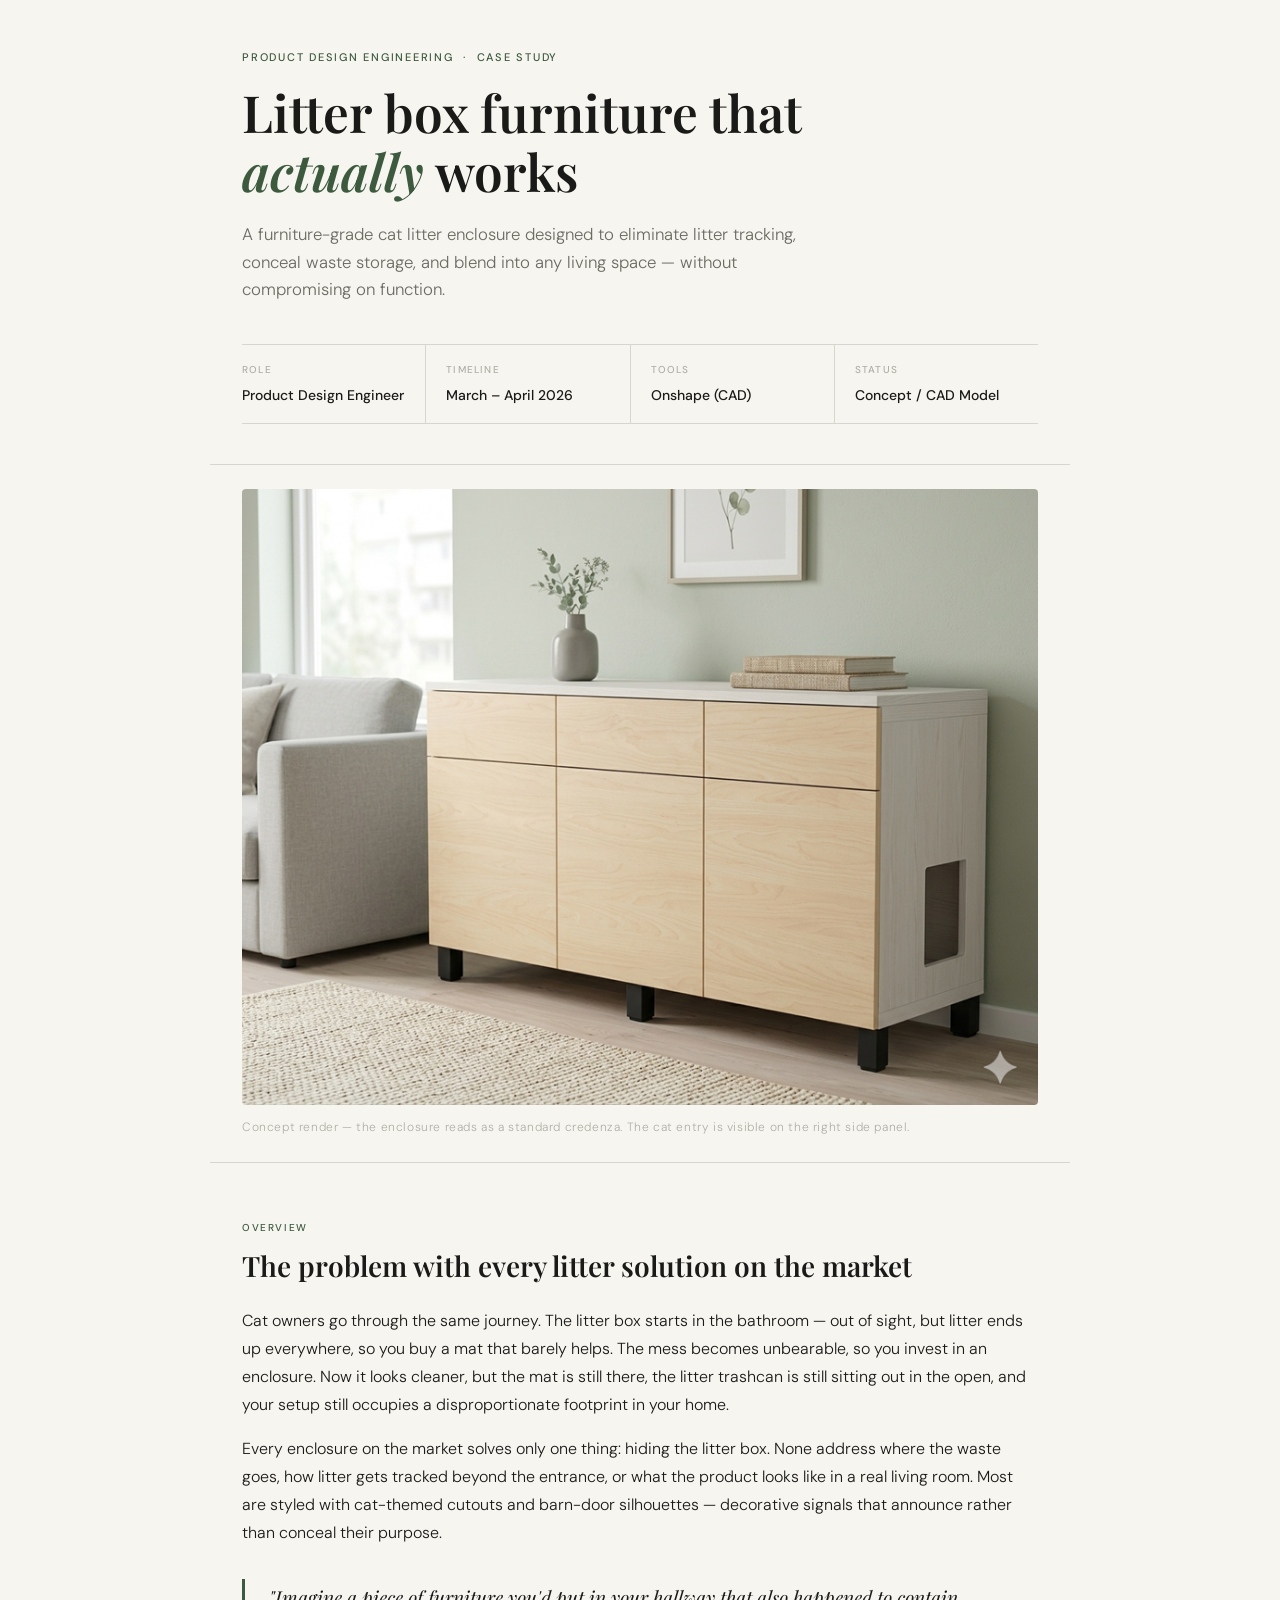
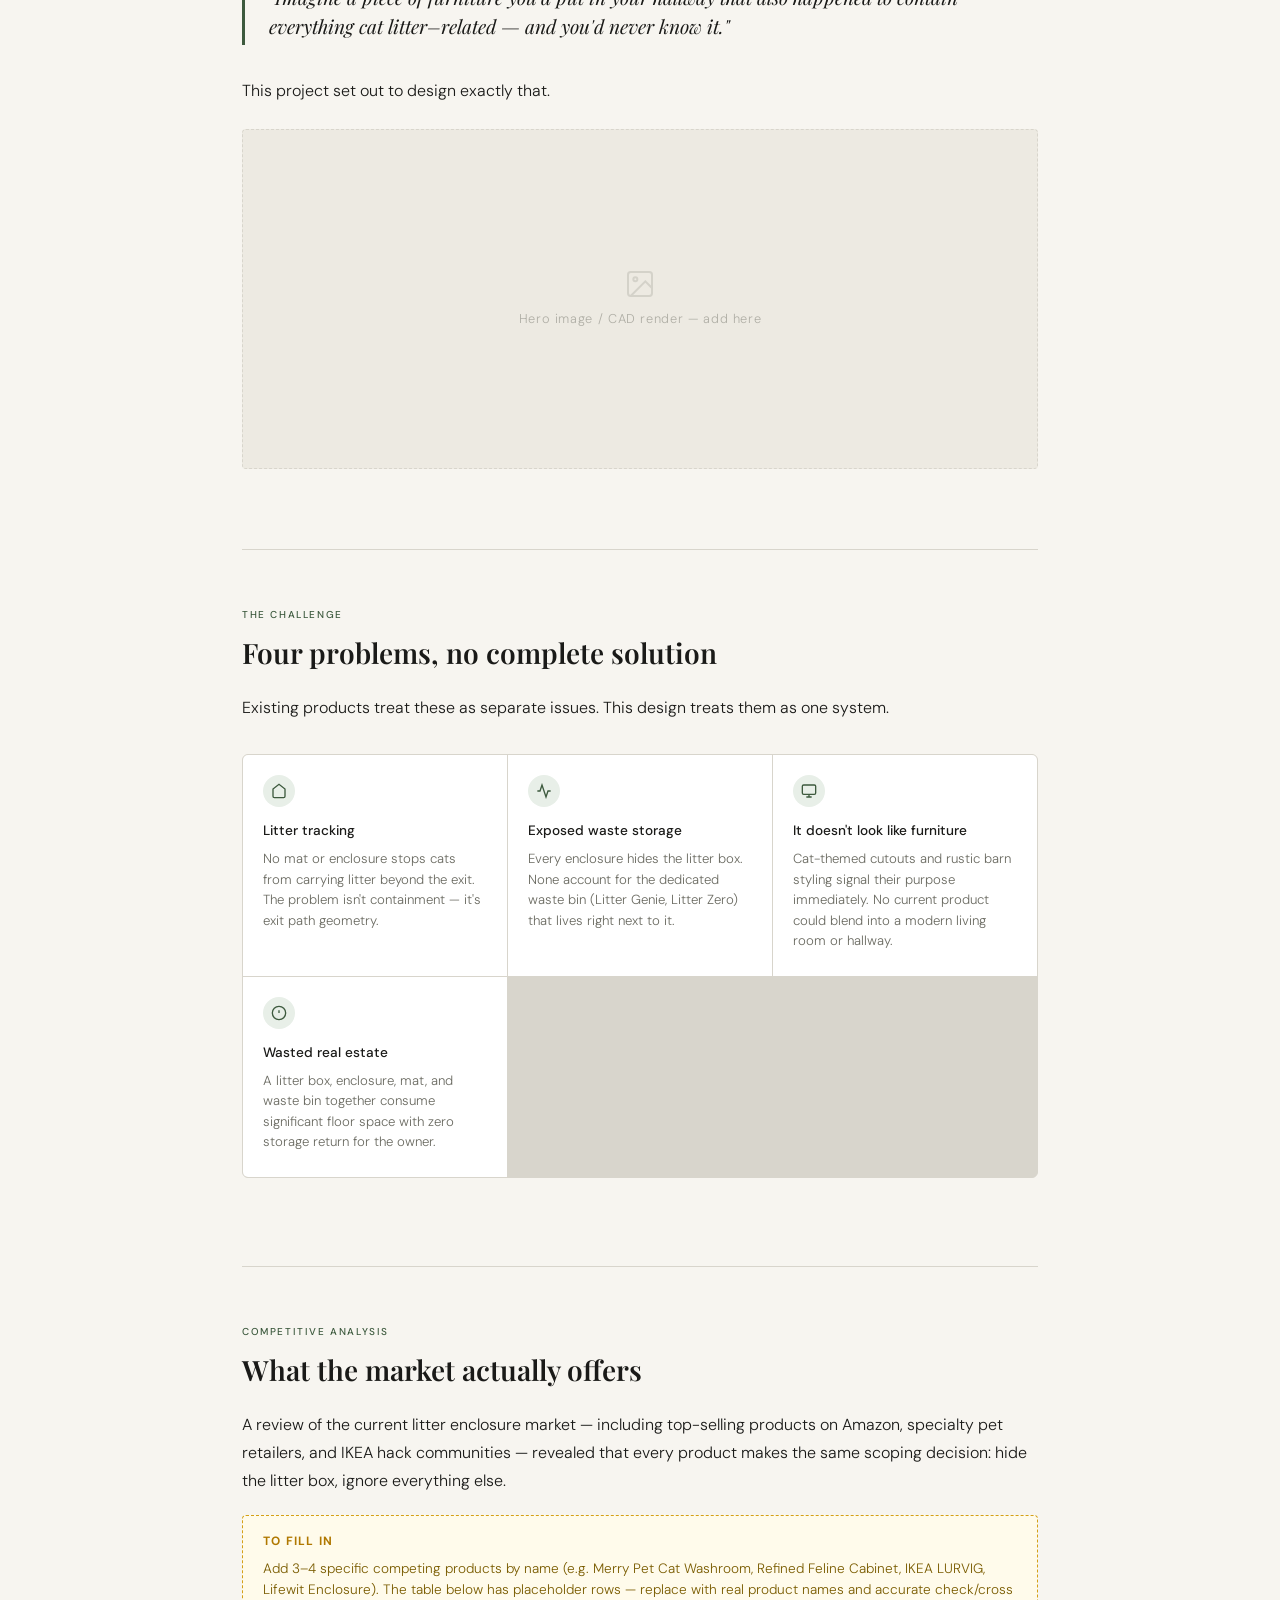
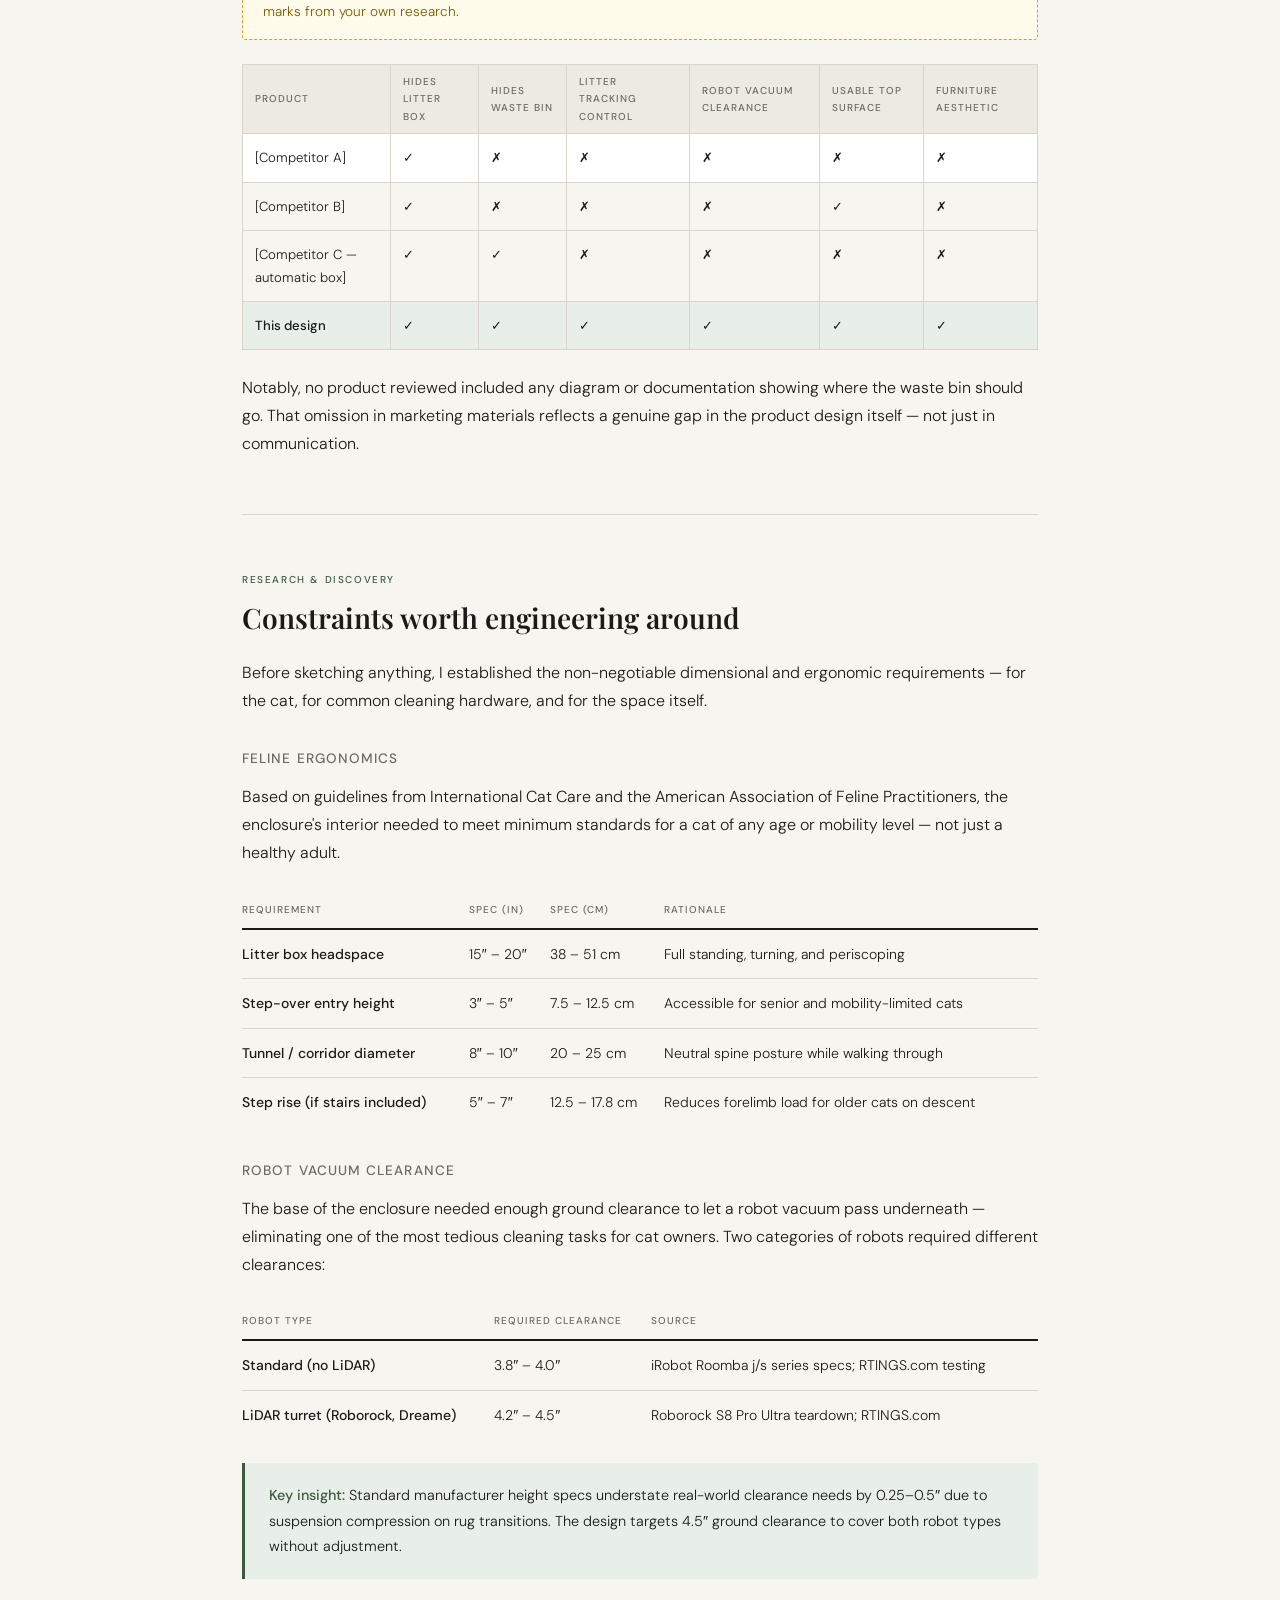
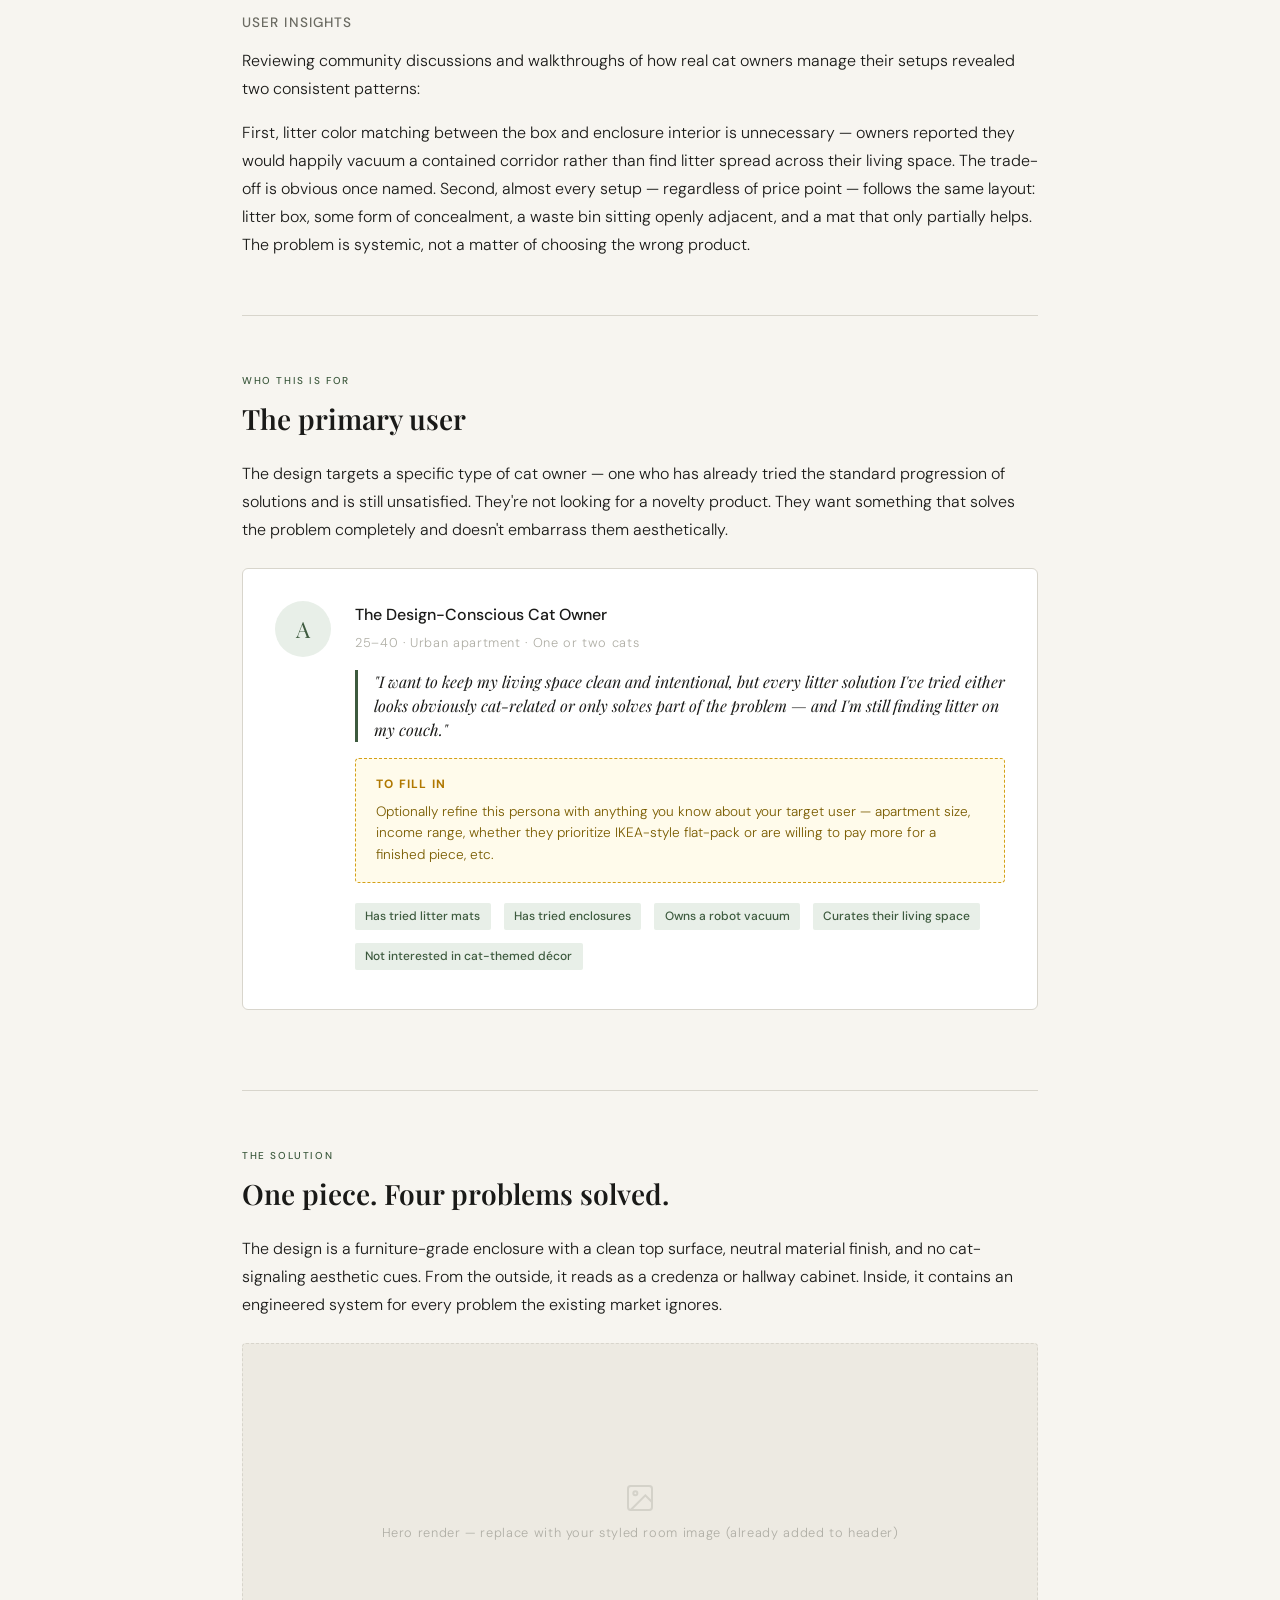
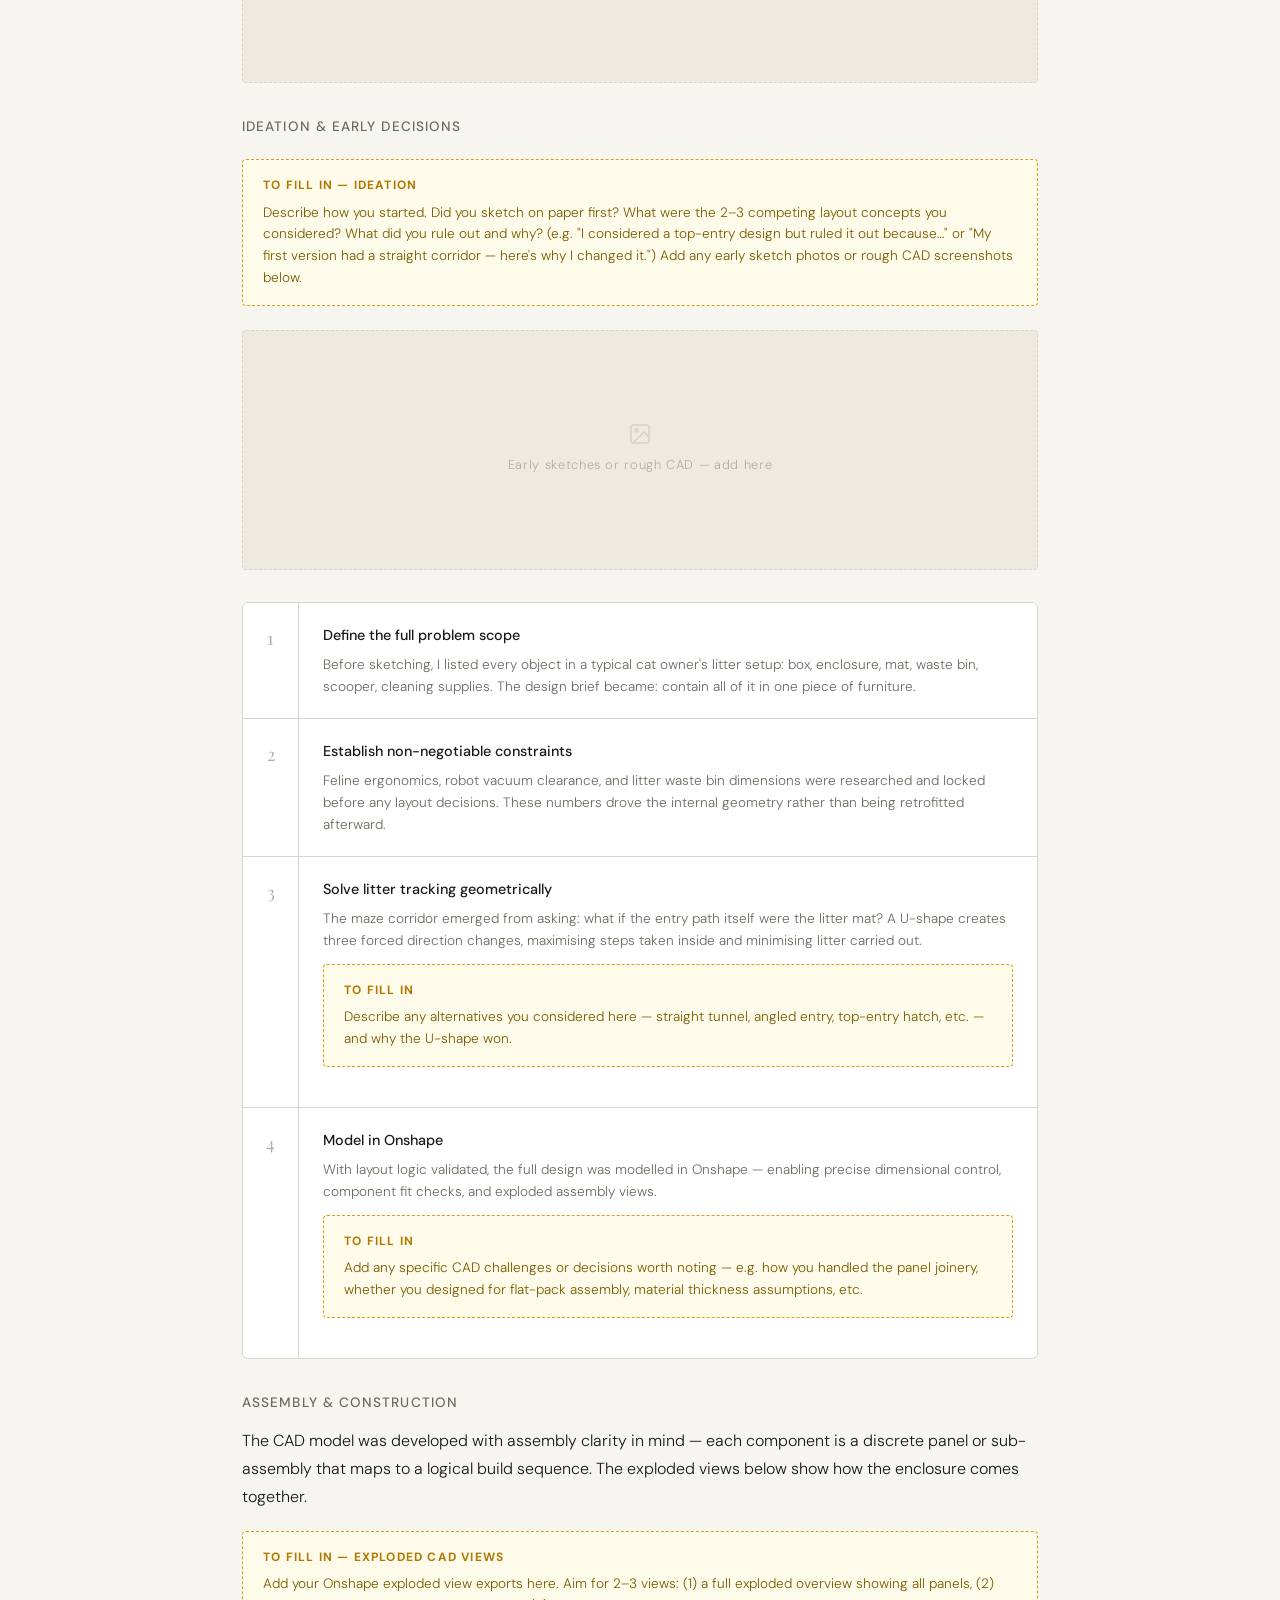
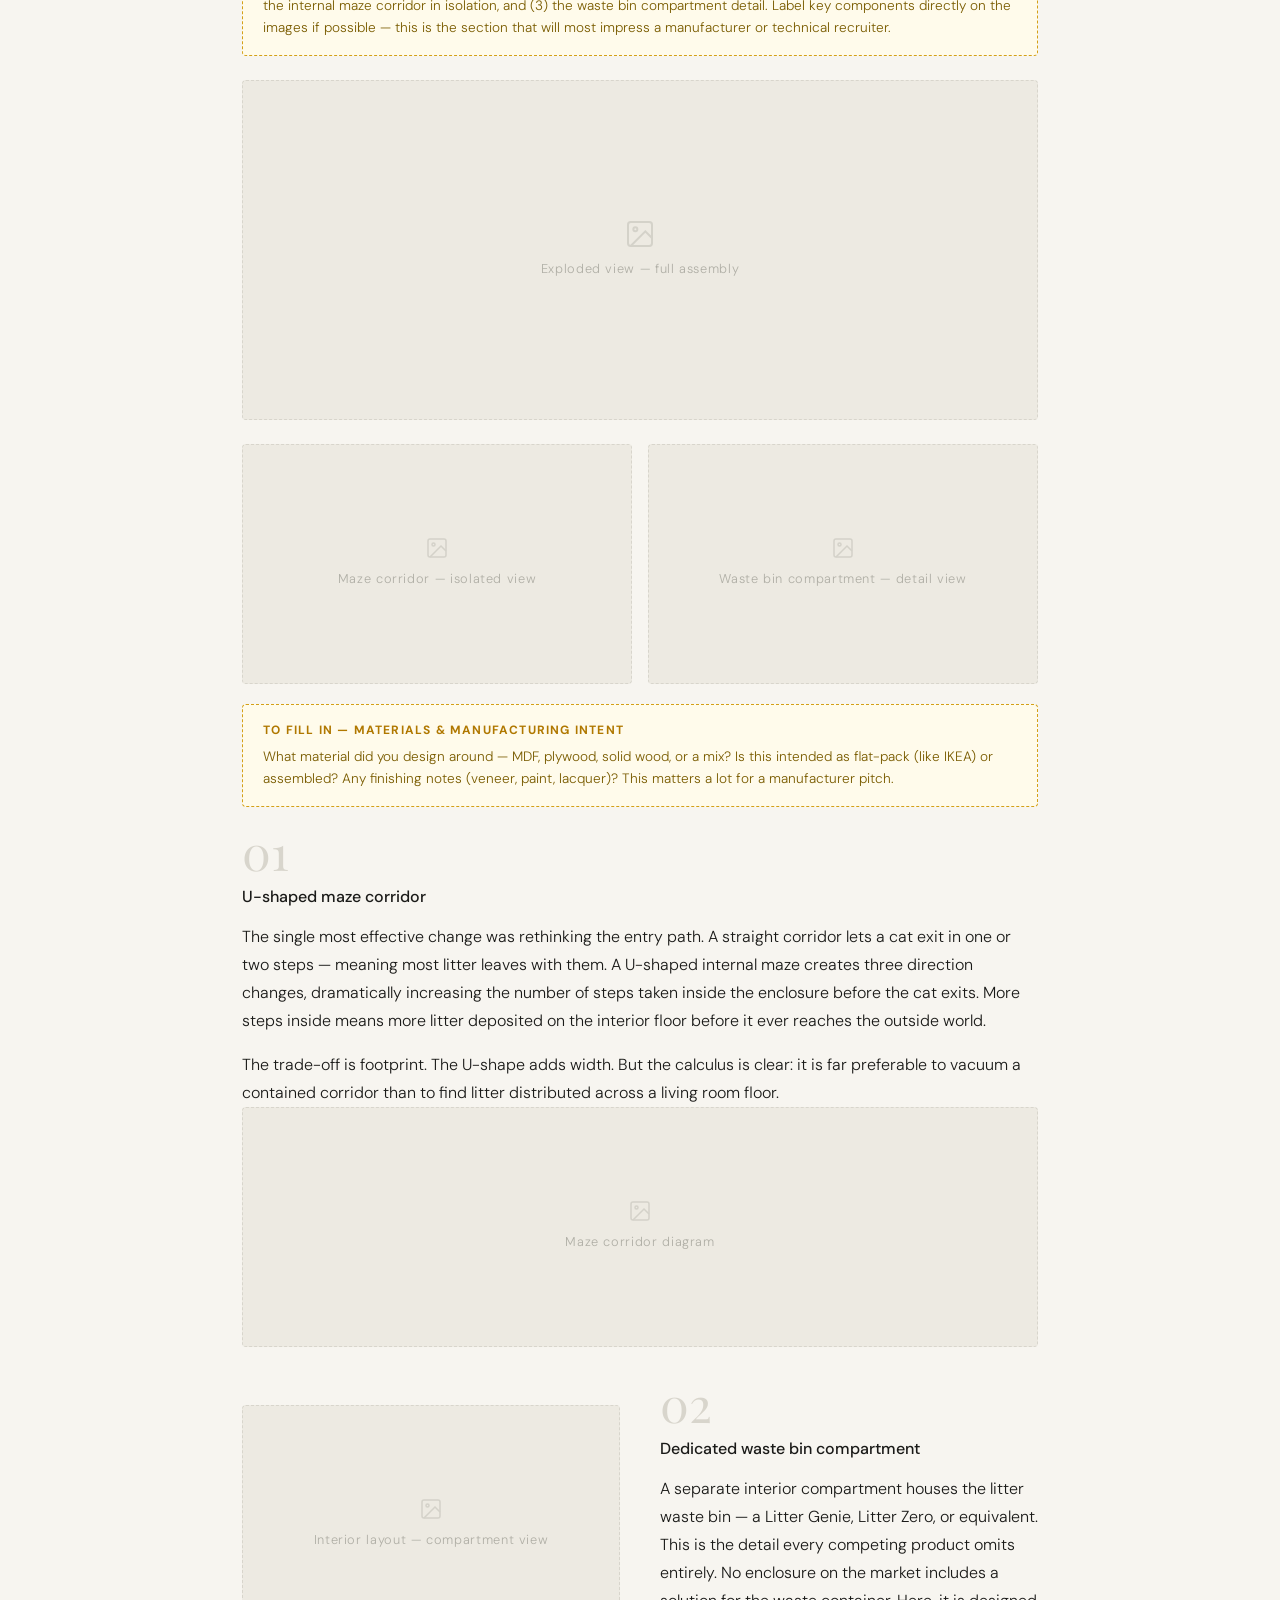
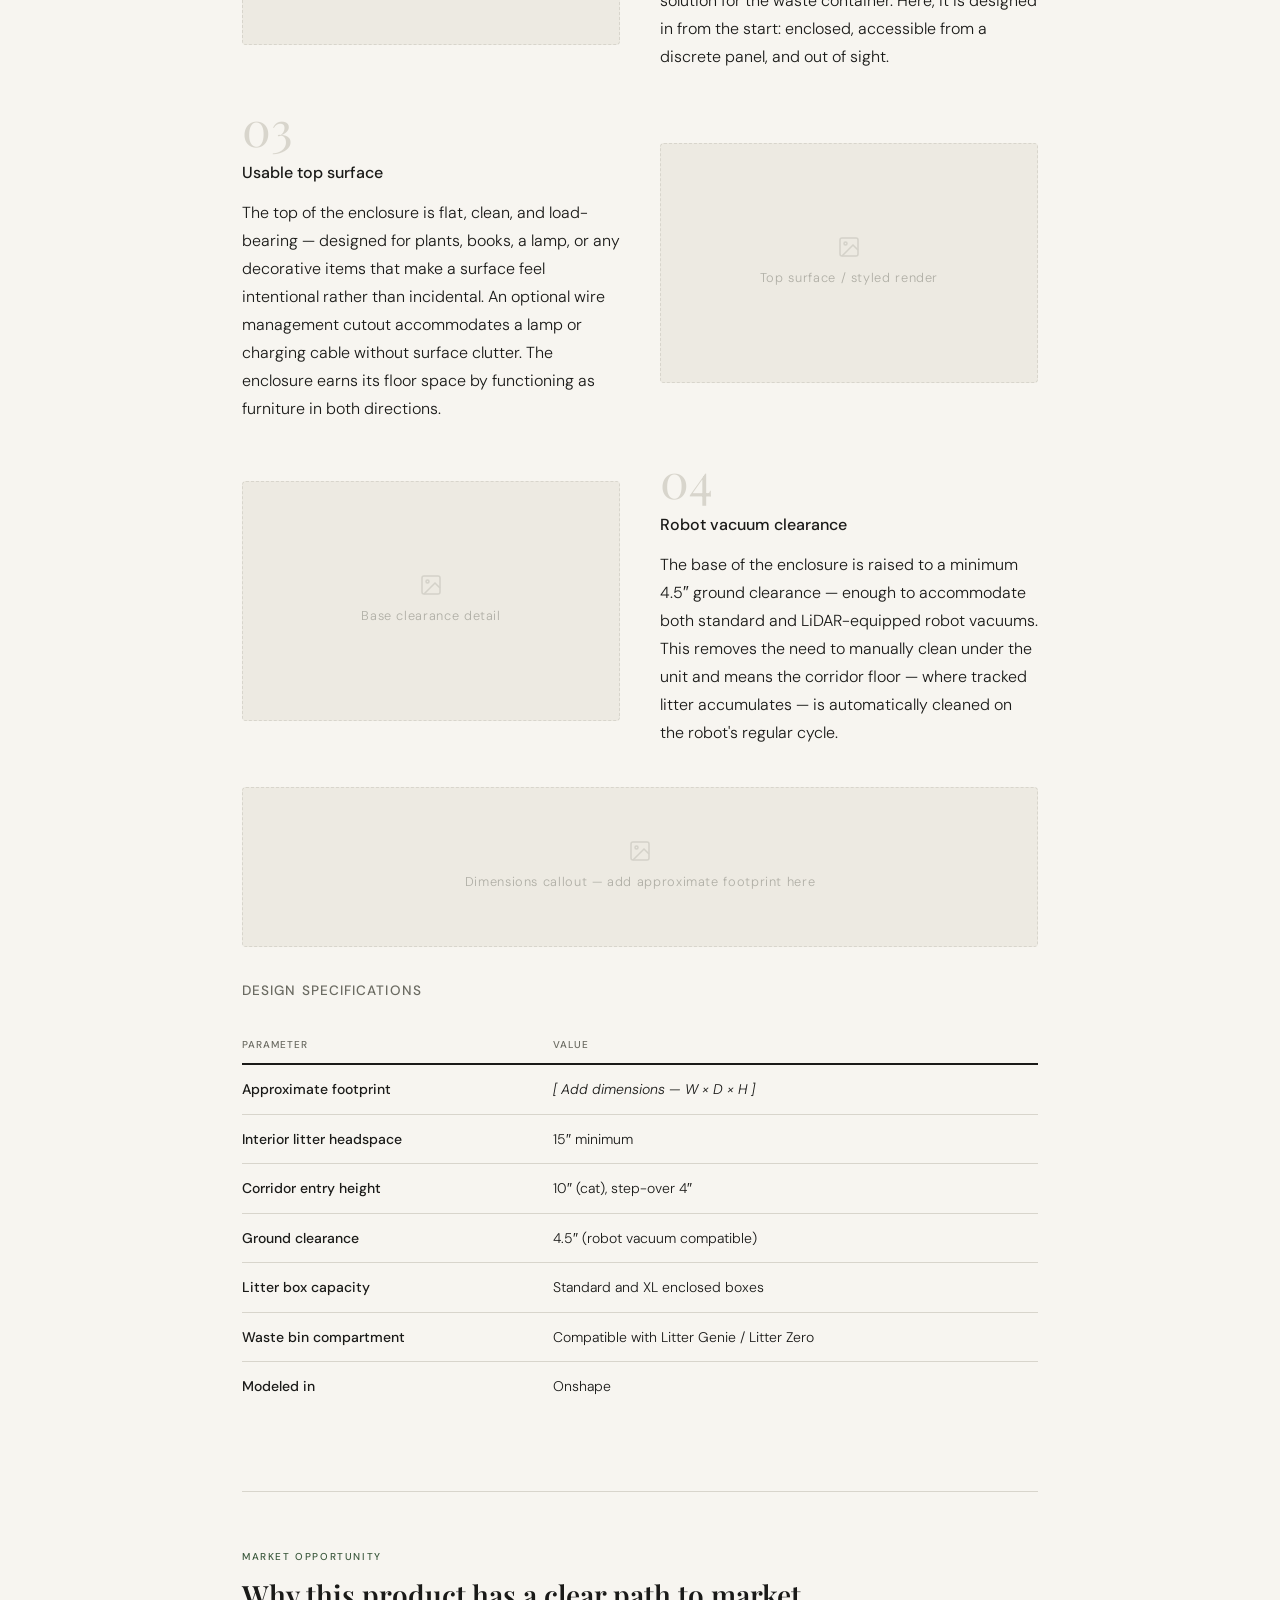
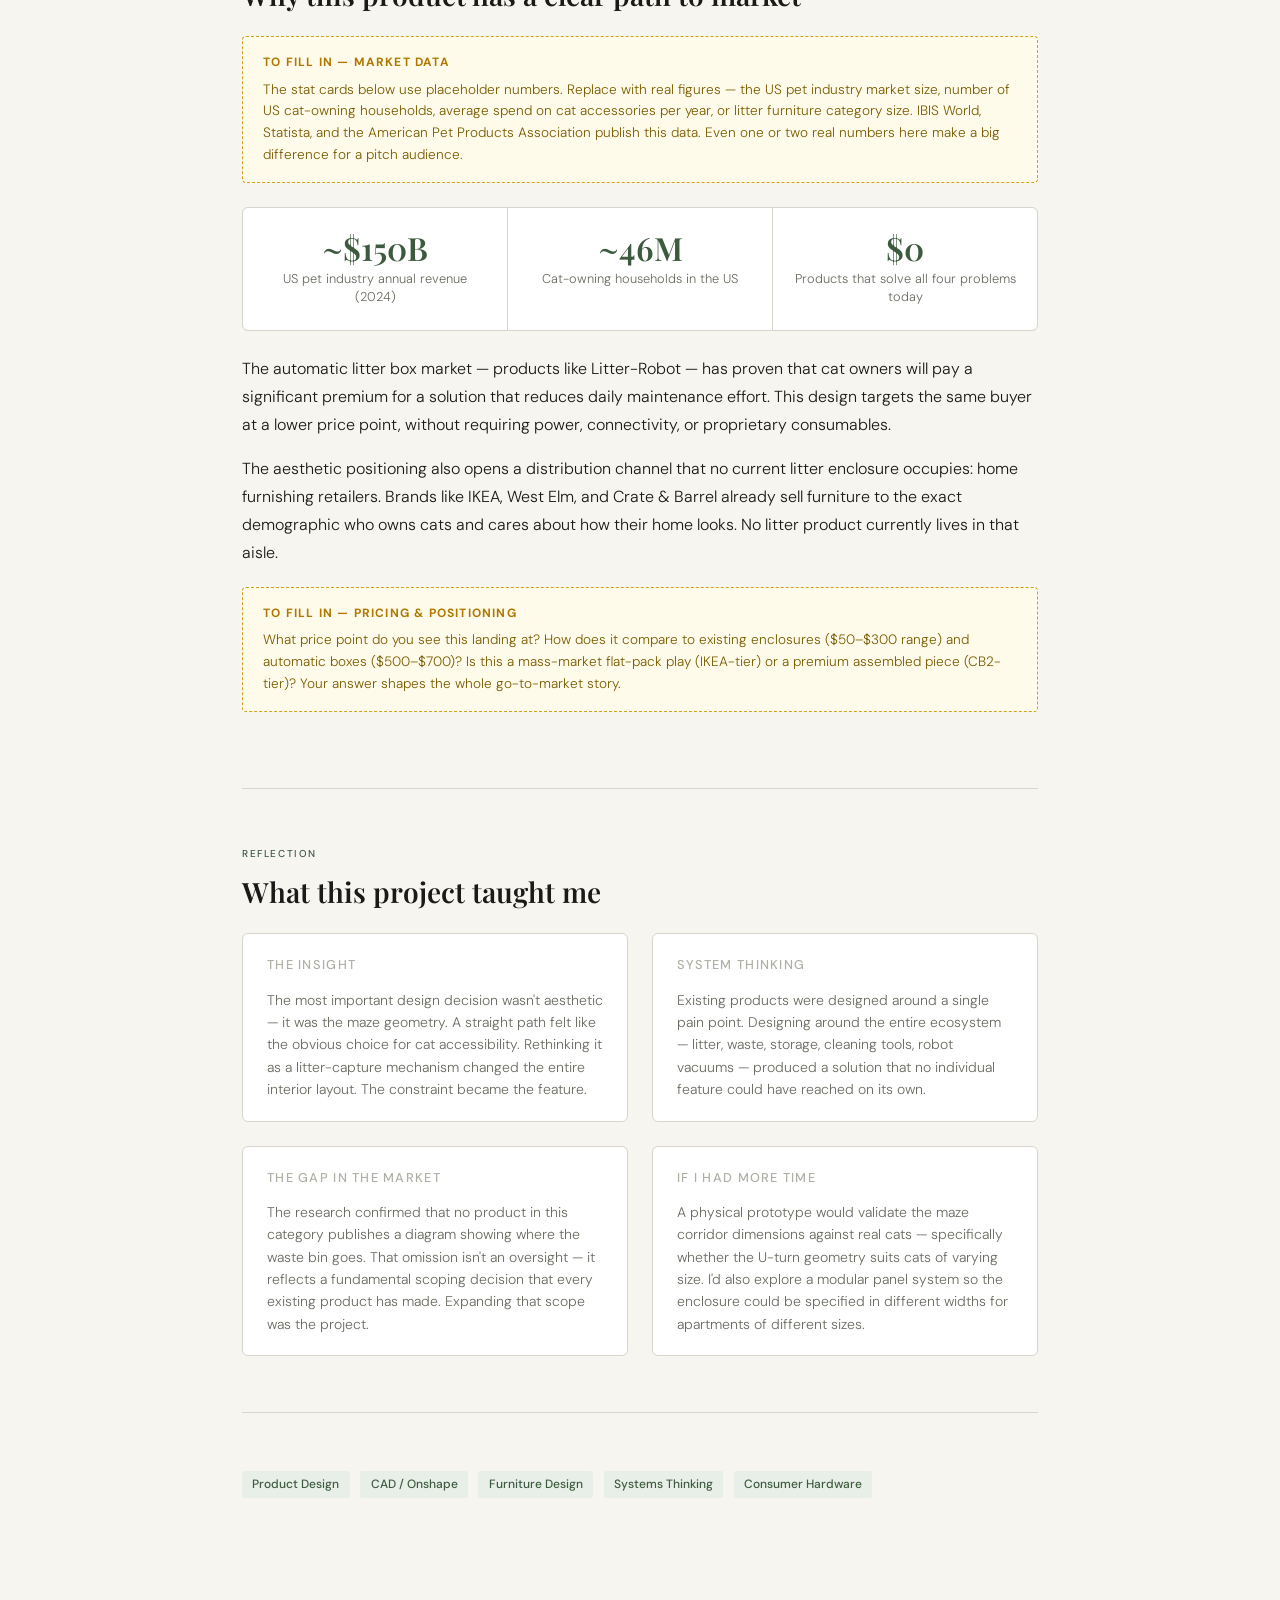
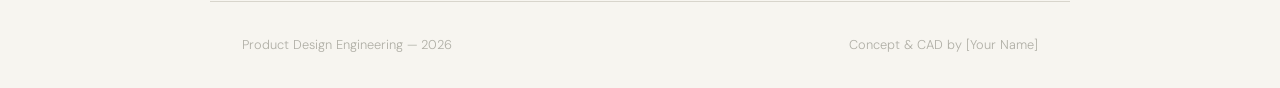
==== case_study.html @ 16293c66 "Initial commit" ====
<!DOCTYPE html>
<html lang="en">
<head>
<meta charset="UTF-8">
<meta name="viewport" content="width=device-width, initial-scale=1.0">
<title>Cat Litter Enclosure — Case Study</title>
<link href="https://fonts.googleapis.com/css2?family=Playfair+Display:ital,wght@0,400;0,600;1,400&family=DM+Sans:wght@300;400;500&display=swap" rel="stylesheet">
<style>
  *, *::before, *::after { box-sizing: border-box; margin: 0; padding: 0; }

  :root {
    --ink: #1a1a18;
    --ink-muted: #6b6b62;
    --ink-faint: #b0afa6;
    --paper: #f7f5f0;
    --paper-warm: #edeae2;
    --paper-card: #ffffff;
    --accent: #3d5a3e;
    --accent-light: #e8efe8;
    --accent-mid: #8aac8b;
    --rule: #d8d5cc;
    --sans: 'DM Sans', sans-serif;
    --serif: 'Playfair Display', serif;
  }

  html { scroll-behavior: smooth; }

  body {
    font-family: var(--sans);
    background: var(--paper);
    color: var(--ink);
    font-size: 16px;
    line-height: 1.75;
    font-weight: 300;
  }

  /* ── HEADER ── */
  header {
    border-bottom: 1px solid var(--rule);
    padding: 3rem 2rem 2.5rem;
    max-width: 860px;
    margin: 0 auto;
  }

  .eyebrow {
    font-size: 11px;
    letter-spacing: 0.16em;
    text-transform: uppercase;
    color: var(--accent);
    font-weight: 500;
    margin-bottom: 1rem;
  }

  h1 {
    font-family: var(--serif);
    font-size: clamp(2rem, 5vw, 3.2rem);
    line-height: 1.15;
    font-weight: 600;
    color: var(--ink);
    max-width: 700px;
    margin-bottom: 1.25rem;
  }

  h1 em {
    font-style: italic;
    color: var(--accent);
  }

  .subtitle {
    font-size: 1.05rem;
    color: var(--ink-muted);
    max-width: 560px;
    line-height: 1.65;
  }

  /* ── META STRIP ── */
  .meta-strip {
    display: flex;
    flex-wrap: wrap;
    gap: 0;
    border-top: 1px solid var(--rule);
    border-bottom: 1px solid var(--rule);
    margin: 2.5rem 0 0;
  }

  .meta-item {
    flex: 1;
    min-width: 120px;
    padding: 1rem 1.25rem;
    border-right: 1px solid var(--rule);
  }

  .meta-item:first-child { padding-left: 0; }

  .meta-item:last-child { border-right: none; }

  .meta-label {
    font-size: 10px;
    letter-spacing: 0.12em;
    text-transform: uppercase;
    color: var(--ink-faint);
    margin-bottom: 0.25rem;
    font-weight: 500;
  }

  .meta-value {
    font-size: 0.875rem;
    font-weight: 500;
    color: var(--ink);
  }

  /* ── LAYOUT ── */
  main {
    max-width: 860px;
    margin: 0 auto;
    padding: 0 2rem 6rem;
  }

  section {
    padding: 3.5rem 0;
    border-bottom: 1px solid var(--rule);
  }

  section:last-child { border-bottom: none; }

  /* ── SECTION HEADERS ── */
  .section-label {
    font-size: 10px;
    letter-spacing: 0.16em;
    text-transform: uppercase;
    color: var(--accent);
    font-weight: 500;
    margin-bottom: 0.75rem;
  }

  h2 {
    font-family: var(--serif);
    font-size: 1.75rem;
    font-weight: 600;
    line-height: 1.25;
    margin-bottom: 1.5rem;
    color: var(--ink);
  }

  h3 {
    font-size: 0.85rem;
    font-weight: 500;
    letter-spacing: 0.08em;
    text-transform: uppercase;
    color: var(--ink-muted);
    margin: 2rem 0 0.75rem;
  }

  p { margin-bottom: 1rem; color: var(--ink); }
  p:last-child { margin-bottom: 0; }

  /* ── IMAGE PLACEHOLDER ── */
  .img-placeholder {
    width: 100%;
    background: var(--paper-warm);
    border: 1px dashed var(--rule);
    border-radius: 4px;
    display: flex;
    flex-direction: column;
    align-items: center;
    justify-content: center;
    color: var(--ink-faint);
    font-size: 0.8rem;
    letter-spacing: 0.05em;
    gap: 0.5rem;
    margin: 1.5rem 0;
  }

  .img-placeholder.tall { height: 340px; }
  .img-placeholder.medium { height: 240px; }
  .img-placeholder.short { height: 160px; }

  .img-placeholder svg { opacity: 0.4; }

  /* ── HERO IMAGE ── */
  .hero-wrap {
    max-width: 860px;
    margin: 0 auto;
    border-bottom: 1px solid var(--rule);
    padding: 1.5rem 2rem 1.5rem;
  }

  .hero-img {
    width: 100%;
    /* max-height: 520px; */
    object-fit: cover;
    object-position: center;
    display: block;
    border-radius: 4px;
    margin-bottom: 0.75rem;
  }

  .hero-caption {
    font-size: 0.75rem;
    color: var(--ink-faint);
    letter-spacing: 0.05em;
  }

  /* ── FILL-IN PROMPT ── */
  .fill-prompt {
    background: #fffbeb;
    border: 1px dashed #d4a017;
    border-radius: 4px;
    padding: 1rem 1.25rem;
    margin: 1.25rem 0;
    font-size: 0.85rem;
    color: #7a5c00;
    line-height: 1.6;
  }

  .fill-prompt strong {
    display: block;
    font-size: 0.75rem;
    letter-spacing: 0.1em;
    text-transform: uppercase;
    margin-bottom: 0.4rem;
    color: #b07800;
  }

  /* ── COMPETITIVE TABLE ── */
  .comp-table {
    width: 100%;
    border-collapse: collapse;
    font-size: 0.825rem;
    margin: 1.5rem 0;
  }

  .comp-table th {
    text-align: left;
    padding: 0.5rem 0.75rem;
    font-size: 10px;
    letter-spacing: 0.1em;
    text-transform: uppercase;
    color: var(--ink-muted);
    font-weight: 500;
    background: var(--paper-warm);
    border: 1px solid var(--rule);
  }

  .comp-table td {
    padding: 0.75rem;
    border: 1px solid var(--rule);
    vertical-align: top;
    color: var(--ink);
  }

  .comp-table tr:first-child td { background: var(--paper-card); }

  .check { color: var(--accent); font-weight: 500; }
  .cross { color: #b04040; font-weight: 500; }
  .this-design td { background: var(--accent-light) !important; }
  .this-design td:first-child { font-weight: 500; }

  /* ── PROCESS STEPS ── */
  .process-steps {
    display: flex;
    flex-direction: column;
    gap: 0;
    margin: 2rem 0;
    border: 1px solid var(--rule);
    border-radius: 6px;
    overflow: hidden;
  }

  .process-step {
    display: grid;
    grid-template-columns: 56px 1fr;
    border-bottom: 1px solid var(--rule);
    background: var(--paper-card);
  }

  .process-step:last-child { border-bottom: none; }

  .process-step-num {
    display: flex;
    align-items: flex-start;
    justify-content: center;
    padding: 1.25rem 0 0;
    font-family: var(--serif);
    font-size: 1.1rem;
    color: var(--ink-faint);
    border-right: 1px solid var(--rule);
  }

  .process-step-body {
    padding: 1.25rem 1.5rem;
  }

  .process-step-body h4 {
    font-size: 0.9rem;
    font-weight: 500;
    color: var(--ink);
    margin-bottom: 0.4rem;
  }

  .process-step-body p {
    font-size: 0.85rem;
    color: var(--ink-muted);
    margin: 0 0 0.75rem;
    line-height: 1.6;
  }

  .process-step-body p:last-child { margin-bottom: 0; }

  /* ── PERSONA ── */
  .persona-card {
    background: var(--paper-card);
    border: 1px solid var(--rule);
    border-radius: 6px;
    padding: 2rem;
    margin: 1.5rem 0;
    display: grid;
    grid-template-columns: auto 1fr;
    gap: 1.5rem;
    align-items: start;
  }

  .persona-avatar {
    width: 56px;
    height: 56px;
    border-radius: 50%;
    background: var(--accent-light);
    display: flex;
    align-items: center;
    justify-content: center;
    font-family: var(--serif);
    font-size: 1.4rem;
    color: var(--accent);
  }

  .persona-name {
    font-weight: 500;
    font-size: 1rem;
    margin-bottom: 0.15rem;
  }

  .persona-role {
    font-size: 0.8rem;
    color: var(--ink-faint);
    letter-spacing: 0.05em;
    margin-bottom: 1rem;
  }

  .persona-need {
    font-family: var(--serif);
    font-style: italic;
    font-size: 1rem;
    color: var(--ink);
    border-left: 3px solid var(--accent);
    padding-left: 1rem;
    margin-bottom: 1rem;
    line-height: 1.5;
  }

  .persona-attrs {
    display: flex;
    flex-wrap: wrap;
    gap: 0.4rem;
    margin-top: 0.75rem;
  }

  @media (max-width: 520px) {
    .persona-card { grid-template-columns: 1fr; }
  }

  /* ── MARKET / OPPORTUNITY ── */
  .opportunity-grid {
    display: grid;
    grid-template-columns: repeat(3, 1fr);
    gap: 1px;
    background: var(--rule);
    border: 1px solid var(--rule);
    border-radius: 6px;
    overflow: hidden;
    margin: 1.5rem 0;
  }

  @media (max-width: 560px) {
    .opportunity-grid { grid-template-columns: 1fr; }
  }

  .opp-card {
    background: var(--paper-card);
    padding: 1.5rem 1.25rem;
    text-align: center;
  }

  .opp-number {
    font-family: var(--serif);
    font-size: 2rem;
    font-weight: 600;
    color: var(--accent);
    line-height: 1;
    margin-bottom: 0.4rem;
  }

  .opp-label {
    font-size: 0.8rem;
    color: var(--ink-muted);
    line-height: 1.4;
  }

  /* ── PULL QUOTE ── */
  blockquote {
    border-left: 3px solid var(--accent);
    margin: 2rem 0;
    padding: 0.25rem 0 0.25rem 1.5rem;
  }

  blockquote p {
    font-family: var(--serif);
    font-size: 1.2rem;
    font-style: italic;
    line-height: 1.5;
    color: var(--ink);
  }

  /* ── PROBLEM CARDS ── */
  .problem-grid {
    display: grid;
    grid-template-columns: repeat(auto-fit, minmax(200px, 1fr));
    gap: 1px;
    background: var(--rule);
    border: 1px solid var(--rule);
    border-radius: 6px;
    overflow: hidden;
    margin: 2rem 0;
  }

  .problem-card {
    background: var(--paper-card);
    padding: 1.25rem 1.25rem 1.5rem;
  }

  .problem-icon {
    width: 32px;
    height: 32px;
    background: var(--accent-light);
    border-radius: 50%;
    display: flex;
    align-items: center;
    justify-content: center;
    margin-bottom: 0.75rem;
  }

  .problem-icon svg { color: var(--accent); }

  .problem-card h4 {
    font-size: 0.85rem;
    font-weight: 500;
    margin-bottom: 0.4rem;
    color: var(--ink);
  }

  .problem-card p {
    font-size: 0.825rem;
    color: var(--ink-muted);
    line-height: 1.55;
    margin: 0;
  }

  /* ── SPEC TABLE ── */
  .spec-table {
    width: 100%;
    border-collapse: collapse;
    font-size: 0.875rem;
    margin: 1.5rem 0;
  }

  .spec-table thead tr {
    border-bottom: 2px solid var(--ink);
  }

  .spec-table th {
    text-align: left;
    padding: 0.6rem 0.75rem 0.6rem 0;
    font-size: 10px;
    letter-spacing: 0.1em;
    text-transform: uppercase;
    color: var(--ink-muted);
    font-weight: 500;
  }

  .spec-table td {
    padding: 0.75rem 0.75rem 0.75rem 0;
    border-bottom: 1px solid var(--rule);
    color: var(--ink);
    vertical-align: top;
  }

  .spec-table td:first-child { font-weight: 500; }

  .spec-table tr:last-child td { border-bottom: none; }

  /* ── FEATURE SECTIONS ── */
  .feature-row {
    display: grid;
    grid-template-columns: 1fr 1fr;
    gap: 2.5rem;
    align-items: start;
    margin: 2rem 0;
  }

  @media (max-width: 600px) {
    .feature-row { grid-template-columns: 1fr; }
    .meta-item { min-width: 140px; }
  }

  .feature-text h3 {
    margin-top: 0;
    font-size: 1rem;
    letter-spacing: 0;
    text-transform: none;
    color: var(--ink);
    font-weight: 500;
  }

  .feature-number {
    font-family: var(--serif);
    font-size: 3rem;
    color: var(--rule);
    line-height: 1;
    margin-bottom: 0.5rem;
  }

  /* ── INSIGHT BOX ── */
  .insight {
    background: var(--accent-light);
    border-left: 3px solid var(--accent);
    padding: 1.25rem 1.5rem;
    border-radius: 0 4px 4px 0;
    margin: 1.5rem 0;
  }

  .insight p {
    font-size: 0.9rem;
    color: var(--ink);
    margin: 0;
  }

  .insight strong { font-weight: 500; color: var(--accent); }

  /* ── REFLECTION ── */
  .reflection-grid {
    display: grid;
    grid-template-columns: 1fr 1fr;
    gap: 1.5rem;
    margin-top: 1.5rem;
  }

  @media (max-width: 580px) {
    .reflection-grid { grid-template-columns: 1fr; }
  }

  .reflection-card {
    background: var(--paper-card);
    border: 1px solid var(--rule);
    border-radius: 6px;
    padding: 1.25rem 1.5rem;
  }

  .reflection-card h4 {
    font-size: 0.8rem;
    letter-spacing: 0.1em;
    text-transform: uppercase;
    color: var(--ink-faint);
    margin-bottom: 0.75rem;
    font-weight: 500;
  }

  .reflection-card p {
    font-size: 0.875rem;
    color: var(--ink-muted);
    line-height: 1.6;
    margin: 0;
  }

  /* ── FOOTER ── */
  footer {
    max-width: 860px;
    margin: 0 auto;
    padding: 2rem;
    border-top: 1px solid var(--rule);
    display: flex;
    justify-content: space-between;
    align-items: center;
    font-size: 0.8rem;
    color: var(--ink-faint);
  }

  .tag {
    display: inline-block;
    background: var(--accent-light);
    color: var(--accent);
    font-size: 0.75rem;
    font-weight: 500;
    padding: 0.2rem 0.65rem;
    border-radius: 2px;
    margin-right: 0.4rem;
    margin-bottom: 0.4rem;
  }
</style>
</head>
<body>

<header>
  <p class="eyebrow">Product Design Engineering &nbsp;·&nbsp; Case Study</p>
  <h1>Litter box furniture that <em>actually</em> works</h1>
  <p class="subtitle">A furniture-grade cat litter enclosure designed to eliminate litter tracking, conceal waste storage, and blend into any living space — without compromising on function.</p>

  <div class="meta-strip">
    <div class="meta-item">
      <p class="meta-label">Role</p>
      <p class="meta-value">Product Design Engineer</p>
    </div>
    <div class="meta-item">
      <p class="meta-label">Timeline</p>
      <p class="meta-value">March – April 2026</p>
    </div>
    <div class="meta-item">
      <p class="meta-label">Tools</p>
      <p class="meta-value">Onshape (CAD)</p>
    </div>
    <div class="meta-item">
      <p class="meta-label">Status</p>
      <p class="meta-value">Concept / CAD Model</p>
    </div>
  </div>
</header>

<div class="hero-wrap">
<img src="./images/hero_2.png" alt="Cat litter enclosure — styled living room render" class="hero-img">
<p class="hero-caption">Concept render — the enclosure reads as a standard credenza. The cat entry is visible on the right side panel.</p>
</div>

<main>

  <!-- OVERVIEW -->
  <section>
    <p class="section-label">Overview</p>
    <h2>The problem with every litter solution on the market</h2>

    <p>Cat owners go through the same journey. The litter box starts in the bathroom — out of sight, but litter ends up everywhere, so you buy a mat that barely helps. The mess becomes unbearable, so you invest in an enclosure. Now it looks cleaner, but the mat is still there, the litter trashcan is still sitting out in the open, and your setup still occupies a disproportionate footprint in your home.</p>

    <p>Every enclosure on the market solves only one thing: hiding the litter box. None address where the waste goes, how litter gets tracked beyond the entrance, or what the product looks like in a real living room. Most are styled with cat-themed cutouts and barn-door silhouettes — decorative signals that announce rather than conceal their purpose.</p>

    <blockquote>
      <p>"Imagine a piece of furniture you'd put in your hallway that also happened to contain everything cat litter–related — and you'd never know it."</p>
    </blockquote>

    <p>This project set out to design exactly that.</p>

    <div class="img-placeholder tall">
      <svg width="32" height="32" viewBox="0 0 24 24" fill="none" stroke="currentColor" stroke-width="1.5"><rect x="3" y="3" width="18" height="18" rx="2"/><circle cx="8.5" cy="8.5" r="1.5"/><path d="m21 15-5-5L5 21"/></svg>
      <span>Hero image / CAD render — add here</span>
    </div>
  </section>

  <!-- THE CHALLENGE -->
  <section>
    <p class="section-label">The Challenge</p>
    <h2>Four problems, no complete solution</h2>

    <p>Existing products treat these as separate issues. This design treats them as one system.</p>

    <div class="problem-grid">
      <div class="problem-card">
        <div class="problem-icon">
          <svg width="16" height="16" viewBox="0 0 24 24" fill="none" stroke="currentColor" stroke-width="2"><path d="M3 9l9-7 9 7v11a2 2 0 0 1-2 2H5a2 2 0 0 1-2-2z"/></svg>
        </div>
        <h4>Litter tracking</h4>
        <p>No mat or enclosure stops cats from carrying litter beyond the exit. The problem isn't containment — it's exit path geometry.</p>
      </div>
      <div class="problem-card">
        <div class="problem-icon">
          <svg width="16" height="16" viewBox="0 0 24 24" fill="none" stroke="currentColor" stroke-width="2"><polyline points="22 12 18 12 15 21 9 3 6 12 2 12"/></svg>
        </div>
        <h4>Exposed waste storage</h4>
        <p>Every enclosure hides the litter box. None account for the dedicated waste bin (Litter Genie, Litter Zero) that lives right next to it.</p>
      </div>
      <div class="problem-card">
        <div class="problem-icon">
          <svg width="16" height="16" viewBox="0 0 24 24" fill="none" stroke="currentColor" stroke-width="2"><rect x="2" y="3" width="20" height="14" rx="2"/><line x1="8" y1="21" x2="16" y2="21"/><line x1="12" y1="17" x2="12" y2="21"/></svg>
        </div>
        <h4>It doesn't look like furniture</h4>
        <p>Cat-themed cutouts and rustic barn styling signal their purpose immediately. No current product could blend into a modern living room or hallway.</p>
      </div>
      <div class="problem-card">
        <div class="problem-icon">
          <svg width="16" height="16" viewBox="0 0 24 24" fill="none" stroke="currentColor" stroke-width="2"><circle cx="12" cy="12" r="10"/><line x1="12" y1="8" x2="12" y2="12"/><line x1="12" y1="16" x2="12.01" y2="16"/></svg>
        </div>
        <h4>Wasted real estate</h4>
        <p>A litter box, enclosure, mat, and waste bin together consume significant floor space with zero storage return for the owner.</p>
      </div>
    </div>
  </section>

  <!-- COMPETITIVE ANALYSIS -->
  <section>
    <p class="section-label">Competitive Analysis</p>
    <h2>What the market actually offers</h2>

    <p>A review of the current litter enclosure market — including top-selling products on Amazon, specialty pet retailers, and IKEA hack communities — revealed that every product makes the same scoping decision: hide the litter box, ignore everything else.</p>

    <div class="fill-prompt">
      <strong>To fill in</strong>
      Add 3–4 specific competing products by name (e.g. Merry Pet Cat Washroom, Refined Feline Cabinet, IKEA LURVIG, Lifewit Enclosure). The table below has placeholder rows — replace with real product names and accurate check/cross marks from your own research.
    </div>

    <table class="comp-table">
      <thead>
        <tr>
          <th>Product</th>
          <th>Hides litter box</th>
          <th>Hides waste bin</th>
          <th>Litter tracking control</th>
          <th>Robot vacuum clearance</th>
          <th>Usable top surface</th>
          <th>Furniture aesthetic</th>
        </tr>
      </thead>
      <tbody>
        <tr>
          <td>[Competitor A]</td>
          <td class="check">✓</td>
          <td class="cross">✗</td>
          <td class="cross">✗</td>
          <td class="cross">✗</td>
          <td class="cross">✗</td>
          <td class="cross">✗</td>
        </tr>
        <tr>
          <td>[Competitor B]</td>
          <td class="check">✓</td>
          <td class="cross">✗</td>
          <td class="cross">✗</td>
          <td class="cross">✗</td>
          <td class="check">✓</td>
          <td class="cross">✗</td>
        </tr>
        <tr>
          <td>[Competitor C — automatic box]</td>
          <td class="check">✓</td>
          <td class="check">✓</td>
          <td class="cross">✗</td>
          <td class="cross">✗</td>
          <td class="cross">✗</td>
          <td class="cross">✗</td>
        </tr>
        <tr class="this-design">
          <td>This design</td>
          <td class="check">✓</td>
          <td class="check">✓</td>
          <td class="check">✓</td>
          <td class="check">✓</td>
          <td class="check">✓</td>
          <td class="check">✓</td>
        </tr>
      </tbody>
    </table>

    <p>Notably, no product reviewed included any diagram or documentation showing where the waste bin should go. That omission in marketing materials reflects a genuine gap in the product design itself — not just in communication.</p>
  </section>

  
  <section>
    <p class="section-label">Research &amp; Discovery</p>
    <h2>Constraints worth engineering around</h2>

    <p>Before sketching anything, I established the non-negotiable dimensional and ergonomic requirements — for the cat, for common cleaning hardware, and for the space itself.</p>

    <h3>Feline ergonomics</h3>
    <p>Based on guidelines from International Cat Care and the American Association of Feline Practitioners, the enclosure's interior needed to meet minimum standards for a cat of any age or mobility level — not just a healthy adult.</p>

    <table class="spec-table">
      <thead>
        <tr>
          <th>Requirement</th>
          <th>Spec (in)</th>
          <th>Spec (cm)</th>
          <th>Rationale</th>
        </tr>
      </thead>
      <tbody>
        <tr>
          <td>Litter box headspace</td>
          <td>15″ – 20″</td>
          <td>38 – 51 cm</td>
          <td>Full standing, turning, and periscoping</td>
        </tr>
        <tr>
          <td>Step-over entry height</td>
          <td>3″ – 5″</td>
          <td>7.5 – 12.5 cm</td>
          <td>Accessible for senior and mobility-limited cats</td>
        </tr>
        <tr>
          <td>Tunnel / corridor diameter</td>
          <td>8″ – 10″</td>
          <td>20 – 25 cm</td>
          <td>Neutral spine posture while walking through</td>
        </tr>
        <tr>
          <td>Step rise (if stairs included)</td>
          <td>5″ – 7″</td>
          <td>12.5 – 17.8 cm</td>
          <td>Reduces forelimb load for older cats on descent</td>
        </tr>
      </tbody>
    </table>

    <h3>Robot vacuum clearance</h3>
    <p>The base of the enclosure needed enough ground clearance to let a robot vacuum pass underneath — eliminating one of the most tedious cleaning tasks for cat owners. Two categories of robots required different clearances:</p>

    <table class="spec-table">
      <thead>
        <tr>
          <th>Robot type</th>
          <th>Required clearance</th>
          <th>Source</th>
        </tr>
      </thead>
      <tbody>
        <tr>
          <td>Standard (no LiDAR)</td>
          <td>3.8″ – 4.0″</td>
          <td>iRobot Roomba j/s series specs; RTINGS.com testing</td>
        </tr>
        <tr>
          <td>LiDAR turret (Roborock, Dreame)</td>
          <td>4.2″ – 4.5″</td>
          <td>Roborock S8 Pro Ultra teardown; RTINGS.com</td>
        </tr>
      </tbody>
    </table>

    <div class="insight">
      <p><strong>Key insight:</strong> Standard manufacturer height specs understate real-world clearance needs by 0.25–0.5″ due to suspension compression on rug transitions. The design targets 4.5″ ground clearance to cover both robot types without adjustment.</p>
    </div>

    <h3>User insights</h3>
    <p>Reviewing community discussions and walkthroughs of how real cat owners manage their setups revealed two consistent patterns:</p>
    <p>First, litter color matching between the box and enclosure interior is unnecessary — owners reported they would happily vacuum a contained corridor rather than find litter spread across their living space. The trade-off is obvious once named. Second, almost every setup — regardless of price point — follows the same layout: litter box, some form of concealment, a waste bin sitting openly adjacent, and a mat that only partially helps. The problem is systemic, not a matter of choosing the wrong product.</p>
  </section>

  <!-- PERSONA -->
  <section>
    <p class="section-label">Who This Is For</p>
    <h2>The primary user</h2>

    <p>The design targets a specific type of cat owner — one who has already tried the standard progression of solutions and is still unsatisfied. They're not looking for a novelty product. They want something that solves the problem completely and doesn't embarrass them aesthetically.</p>

    <div class="persona-card">
      <div class="persona-avatar">A</div>
      <div>
        <p class="persona-name">The Design-Conscious Cat Owner</p>
        <p class="persona-role">25–40 · Urban apartment · One or two cats</p>
        <p class="persona-need">"I want to keep my living space clean and intentional, but every litter solution I've tried either looks obviously cat-related or only solves part of the problem — and I'm still finding litter on my couch."</p>
        <div class="fill-prompt" style="margin-top: 0.75rem;">
          <strong>To fill in</strong>
          Optionally refine this persona with anything you know about your target user — apartment size, income range, whether they prioritize IKEA-style flat-pack or are willing to pay more for a finished piece, etc.
        </div>
        <div class="persona-attrs">
          <span class="tag">Has tried litter mats</span>
          <span class="tag">Has tried enclosures</span>
          <span class="tag">Owns a robot vacuum</span>
          <span class="tag">Curates their living space</span>
          <span class="tag">Not interested in cat-themed décor</span>
        </div>
      </div>
    </div>
  </section>

  
  <section>
    <p class="section-label">The Solution</p>
    <h2>One piece. Four problems solved.</h2>

    <p>The design is a furniture-grade enclosure with a clean top surface, neutral material finish, and no cat-signaling aesthetic cues. From the outside, it reads as a credenza or hallway cabinet. Inside, it contains an engineered system for every problem the existing market ignores.</p>

    <div class="img-placeholder tall">
      <svg width="32" height="32" viewBox="0 0 24 24" fill="none" stroke="currentColor" stroke-width="1.5"><rect x="3" y="3" width="18" height="18" rx="2"/><circle cx="8.5" cy="8.5" r="1.5"/><path d="m21 15-5-5L5 21"/></svg>
      <span>Hero render — replace with your styled room image (already added to header)</span>
    </div>

    <!-- IDEATION SUBSECTION -->
    <h3>Ideation &amp; early decisions</h3>

    <div class="fill-prompt">
      <strong>To fill in — ideation</strong>
      Describe how you started. Did you sketch on paper first? What were the 2–3 competing layout concepts you considered? What did you rule out and why? (e.g. "I considered a top-entry design but ruled it out because…" or "My first version had a straight corridor — here's why I changed it.") Add any early sketch photos or rough CAD screenshots below.
    </div>

    <div class="img-placeholder medium">
      <svg width="24" height="24" viewBox="0 0 24 24" fill="none" stroke="currentColor" stroke-width="1.5"><rect x="3" y="3" width="18" height="18" rx="2"/><circle cx="8.5" cy="8.5" r="1.5"/><path d="m21 15-5-5L5 21"/></svg>
      <span>Early sketches or rough CAD — add here</span>
    </div>

    <div class="process-steps">
      <div class="process-step">
        <div class="process-step-num">1</div>
        <div class="process-step-body">
          <h4>Define the full problem scope</h4>
          <p>Before sketching, I listed every object in a typical cat owner's litter setup: box, enclosure, mat, waste bin, scooper, cleaning supplies. The design brief became: contain all of it in one piece of furniture.</p>
        </div>
      </div>
      <div class="process-step">
        <div class="process-step-num">2</div>
        <div class="process-step-body">
          <h4>Establish non-negotiable constraints</h4>
          <p>Feline ergonomics, robot vacuum clearance, and litter waste bin dimensions were researched and locked before any layout decisions. These numbers drove the internal geometry rather than being retrofitted afterward.</p>
        </div>
      </div>
      <div class="process-step">
        <div class="process-step-num">3</div>
        <div class="process-step-body">
          <h4>Solve litter tracking geometrically</h4>
          <p>The maze corridor emerged from asking: what if the entry path itself were the litter mat? A U-shape creates three forced direction changes, maximising steps taken inside and minimising litter carried out.</p>
          <div class="fill-prompt" style="margin-top: 0.75rem;">
            <strong>To fill in</strong>
            Describe any alternatives you considered here — straight tunnel, angled entry, top-entry hatch, etc. — and why the U-shape won.
          </div>
        </div>
      </div>
      <div class="process-step">
        <div class="process-step-num">4</div>
        <div class="process-step-body">
          <h4>Model in Onshape</h4>
          <p>With layout logic validated, the full design was modelled in Onshape — enabling precise dimensional control, component fit checks, and exploded assembly views.</p>
          <div class="fill-prompt" style="margin-top: 0.75rem;">
            <strong>To fill in</strong>
            Add any specific CAD challenges or decisions worth noting — e.g. how you handled the panel joinery, whether you designed for flat-pack assembly, material thickness assumptions, etc.
          </div>
        </div>
      </div>
    </div>

    <!-- ASSEMBLY / EXPLODED VIEW SUBSECTION -->
    <h3>Assembly &amp; construction</h3>

    <p>The CAD model was developed with assembly clarity in mind — each component is a discrete panel or sub-assembly that maps to a logical build sequence. The exploded views below show how the enclosure comes together.</p>

    <div class="fill-prompt">
      <strong>To fill in — exploded CAD views</strong>
      Add your Onshape exploded view exports here. Aim for 2–3 views: (1) a full exploded overview showing all panels, (2) the internal maze corridor in isolation, and (3) the waste bin compartment detail. Label key components directly on the images if possible — this is the section that will most impress a manufacturer or technical recruiter.
    </div>

    <div class="img-placeholder tall">
      <svg width="32" height="32" viewBox="0 0 24 24" fill="none" stroke="currentColor" stroke-width="1.5"><rect x="3" y="3" width="18" height="18" rx="2"/><circle cx="8.5" cy="8.5" r="1.5"/><path d="m21 15-5-5L5 21"/></svg>
      <span>Exploded view — full assembly</span>
    </div>

    <div style="display: grid; grid-template-columns: 1fr 1fr; gap: 1rem; margin: 1rem 0;">
      <div class="img-placeholder medium" style="margin: 0;">
        <svg width="24" height="24" viewBox="0 0 24 24" fill="none" stroke="currentColor" stroke-width="1.5"><rect x="3" y="3" width="18" height="18" rx="2"/><circle cx="8.5" cy="8.5" r="1.5"/><path d="m21 15-5-5L5 21"/></svg>
        <span>Maze corridor — isolated view</span>
      </div>
      <div class="img-placeholder medium" style="margin: 0;">
        <svg width="24" height="24" viewBox="0 0 24 24" fill="none" stroke="currentColor" stroke-width="1.5"><rect x="3" y="3" width="18" height="18" rx="2"/><circle cx="8.5" cy="8.5" r="1.5"/><path d="m21 15-5-5L5 21"/></svg>
        <span>Waste bin compartment — detail view</span>
      </div>
    </div>

    <div class="fill-prompt">
      <strong>To fill in — materials &amp; manufacturing intent</strong>
      What material did you design around — MDF, plywood, solid wood, or a mix? Is this intended as flat-pack (like IKEA) or assembled? Any finishing notes (veneer, paint, lacquer)? This matters a lot for a manufacturer pitch.
    </div>


      <div>
        <div class="feature-number">01</div>
        <div class="feature-text">
          <h3>U-shaped maze corridor</h3>
          <p>The single most effective change was rethinking the entry path. A straight corridor lets a cat exit in one or two steps — meaning most litter leaves with them. A U-shaped internal maze creates three direction changes, dramatically increasing the number of steps taken inside the enclosure before the cat exits. More steps inside means more litter deposited on the interior floor before it ever reaches the outside world.</p>
          <p>The trade-off is footprint. The U-shape adds width. But the calculus is clear: it is far preferable to vacuum a contained corridor than to find litter distributed across a living room floor.</p>
        </div>
      </div>
      <div class="img-placeholder medium" style="margin: 0; align-self: center;">
        <svg width="24" height="24" viewBox="0 0 24 24" fill="none" stroke="currentColor" stroke-width="1.5"><rect x="3" y="3" width="18" height="18" rx="2"/><circle cx="8.5" cy="8.5" r="1.5"/><path d="m21 15-5-5L5 21"/></svg>
        <span>Maze corridor diagram</span>
      </div>
    </div>

    <div class="feature-row">
      <div class="img-placeholder medium" style="margin: 0; align-self: center;">
        <svg width="24" height="24" viewBox="0 0 24 24" fill="none" stroke="currentColor" stroke-width="1.5"><rect x="3" y="3" width="18" height="18" rx="2"/><circle cx="8.5" cy="8.5" r="1.5"/><path d="m21 15-5-5L5 21"/></svg>
        <span>Interior layout — compartment view</span>
      </div>
      <div>
        <div class="feature-number">02</div>
        <div class="feature-text">
          <h3>Dedicated waste bin compartment</h3>
          <p>A separate interior compartment houses the litter waste bin — a Litter Genie, Litter Zero, or equivalent. This is the detail every competing product omits entirely. No enclosure on the market includes a solution for the waste container. Here, it is designed in from the start: enclosed, accessible from a discrete panel, and out of sight.</p>
        </div>
      </div>
    </div>

    <div class="feature-row">
      <div>
        <div class="feature-number">03</div>
        <div class="feature-text">
          <h3>Usable top surface</h3>
          <p>The top of the enclosure is flat, clean, and load-bearing — designed for plants, books, a lamp, or any decorative items that make a surface feel intentional rather than incidental. An optional wire management cutout accommodates a lamp or charging cable without surface clutter. The enclosure earns its floor space by functioning as furniture in both directions.</p>
        </div>
      </div>
      <div class="img-placeholder medium" style="margin: 0; align-self: center;">
        <svg width="24" height="24" viewBox="0 0 24 24" fill="none" stroke="currentColor" stroke-width="1.5"><rect x="3" y="3" width="18" height="18" rx="2"/><circle cx="8.5" cy="8.5" r="1.5"/><path d="m21 15-5-5L5 21"/></svg>
        <span>Top surface / styled render</span>
      </div>
    </div>

    <div class="feature-row">
      <div class="img-placeholder medium" style="margin: 0; align-self: center;">
        <svg width="24" height="24" viewBox="0 0 24 24" fill="none" stroke="currentColor" stroke-width="1.5"><rect x="3" y="3" width="18" height="18" rx="2"/><circle cx="8.5" cy="8.5" r="1.5"/><path d="m21 15-5-5L5 21"/></svg>
        <span>Base clearance detail</span>
      </div>
      <div>
        <div class="feature-number">04</div>
        <div class="feature-text">
          <h3>Robot vacuum clearance</h3>
          <p>The base of the enclosure is raised to a minimum 4.5″ ground clearance — enough to accommodate both standard and LiDAR-equipped robot vacuums. This removes the need to manually clean under the unit and means the corridor floor — where tracked litter accumulates — is automatically cleaned on the robot's regular cycle.</p>
        </div>
      </div>
    </div>

    <div class="img-placeholder short" style="margin-top: 2.5rem;">
      <svg width="24" height="24" viewBox="0 0 24 24" fill="none" stroke="currentColor" stroke-width="1.5"><rect x="3" y="3" width="18" height="18" rx="2"/><circle cx="8.5" cy="8.5" r="1.5"/><path d="m21 15-5-5L5 21"/></svg>
      <span>Dimensions callout — add approximate footprint here</span>
    </div>

    <h3>Design specifications</h3>
    <table class="spec-table">
      <thead>
        <tr>
          <th>Parameter</th>
          <th>Value</th>
        </tr>
      </thead>
      <tbody>
        <tr>
          <td>Approximate footprint</td>
          <td><em>[ Add dimensions — W × D × H ]</em></td>
        </tr>
        <tr>
          <td>Interior litter headspace</td>
          <td>15″ minimum</td>
        </tr>
        <tr>
          <td>Corridor entry height</td>
          <td>10″ (cat), step-over 4″</td>
        </tr>
        <tr>
          <td>Ground clearance</td>
          <td>4.5″ (robot vacuum compatible)</td>
        </tr>
        <tr>
          <td>Litter box capacity</td>
          <td>Standard and XL enclosed boxes</td>
        </tr>
        <tr>
          <td>Waste bin compartment</td>
          <td>Compatible with Litter Genie / Litter Zero</td>
        </tr>
        <tr>
          <td>Modeled in</td>
          <td>Onshape</td>
        </tr>
      </tbody>
    </table>
  </section>

  <!-- MARKET OPPORTUNITY -->
  <section>
    <p class="section-label">Market Opportunity</p>
    <h2>Why this product has a clear path to market</h2>

    <div class="fill-prompt">
      <strong>To fill in — market data</strong>
      The stat cards below use placeholder numbers. Replace with real figures — the US pet industry market size, number of US cat-owning households, average spend on cat accessories per year, or litter furniture category size. IBIS World, Statista, and the American Pet Products Association publish this data. Even one or two real numbers here make a big difference for a pitch audience.
    </div>

    <div class="opportunity-grid">
      <div class="opp-card">
        <div class="opp-number">~$150B</div>
        <div class="opp-label">US pet industry annual revenue (2024)</div>
      </div>
      <div class="opp-card">
        <div class="opp-number">~46M</div>
        <div class="opp-label">Cat-owning households in the US</div>
      </div>
      <div class="opp-card">
        <div class="opp-number">$0</div>
        <div class="opp-label">Products that solve all four problems today</div>
      </div>
    </div>

    <p>The automatic litter box market — products like Litter-Robot — has proven that cat owners will pay a significant premium for a solution that reduces daily maintenance effort. This design targets the same buyer at a lower price point, without requiring power, connectivity, or proprietary consumables.</p>

    <p>The aesthetic positioning also opens a distribution channel that no current litter enclosure occupies: home furnishing retailers. Brands like IKEA, West Elm, and Crate &amp; Barrel already sell furniture to the exact demographic who owns cats and cares about how their home looks. No litter product currently lives in that aisle.</p>

    <div class="fill-prompt">
      <strong>To fill in — pricing &amp; positioning</strong>
      What price point do you see this landing at? How does it compare to existing enclosures ($50–$300 range) and automatic boxes ($500–$700)? Is this a mass-market flat-pack play (IKEA-tier) or a premium assembled piece (CB2-tier)? Your answer shapes the whole go-to-market story.
    </div>
  </section>

  
  <section>
    <p class="section-label">Reflection</p>
    <h2>What this project taught me</h2>

    <div class="reflection-grid">
      <div class="reflection-card">
        <h4>The insight</h4>
        <p>The most important design decision wasn't aesthetic — it was the maze geometry. A straight path felt like the obvious choice for cat accessibility. Rethinking it as a litter-capture mechanism changed the entire interior layout. The constraint became the feature.</p>
      </div>
      <div class="reflection-card">
        <h4>System thinking</h4>
        <p>Existing products were designed around a single pain point. Designing around the entire ecosystem — litter, waste, storage, cleaning tools, robot vacuums — produced a solution that no individual feature could have reached on its own.</p>
      </div>
      <div class="reflection-card">
        <h4>The gap in the market</h4>
        <p>The research confirmed that no product in this category publishes a diagram showing where the waste bin goes. That omission isn't an oversight — it reflects a fundamental scoping decision that every existing product has made. Expanding that scope was the project.</p>
      </div>
      <div class="reflection-card">
        <h4>If I had more time</h4>
        <p>A physical prototype would validate the maze corridor dimensions against real cats — specifically whether the U-turn geometry suits cats of varying size. I'd also explore a modular panel system so the enclosure could be specified in different widths for apartments of different sizes.</p>
      </div>
    </div>
  </section>

  <!-- TAGS -->
  <section style="border-bottom: none; padding-bottom: 0;">
    <span class="tag">Product Design</span>
    <span class="tag">CAD / Onshape</span>
    <span class="tag">Furniture Design</span>
    <span class="tag">Systems Thinking</span>
    <span class="tag">Consumer Hardware</span>
  </section>

</main>

<footer>
  <span>Product Design Engineering — 2026</span>
  <span>Concept &amp; CAD by [Your Name]</span>
</footer>

</body>
</html>
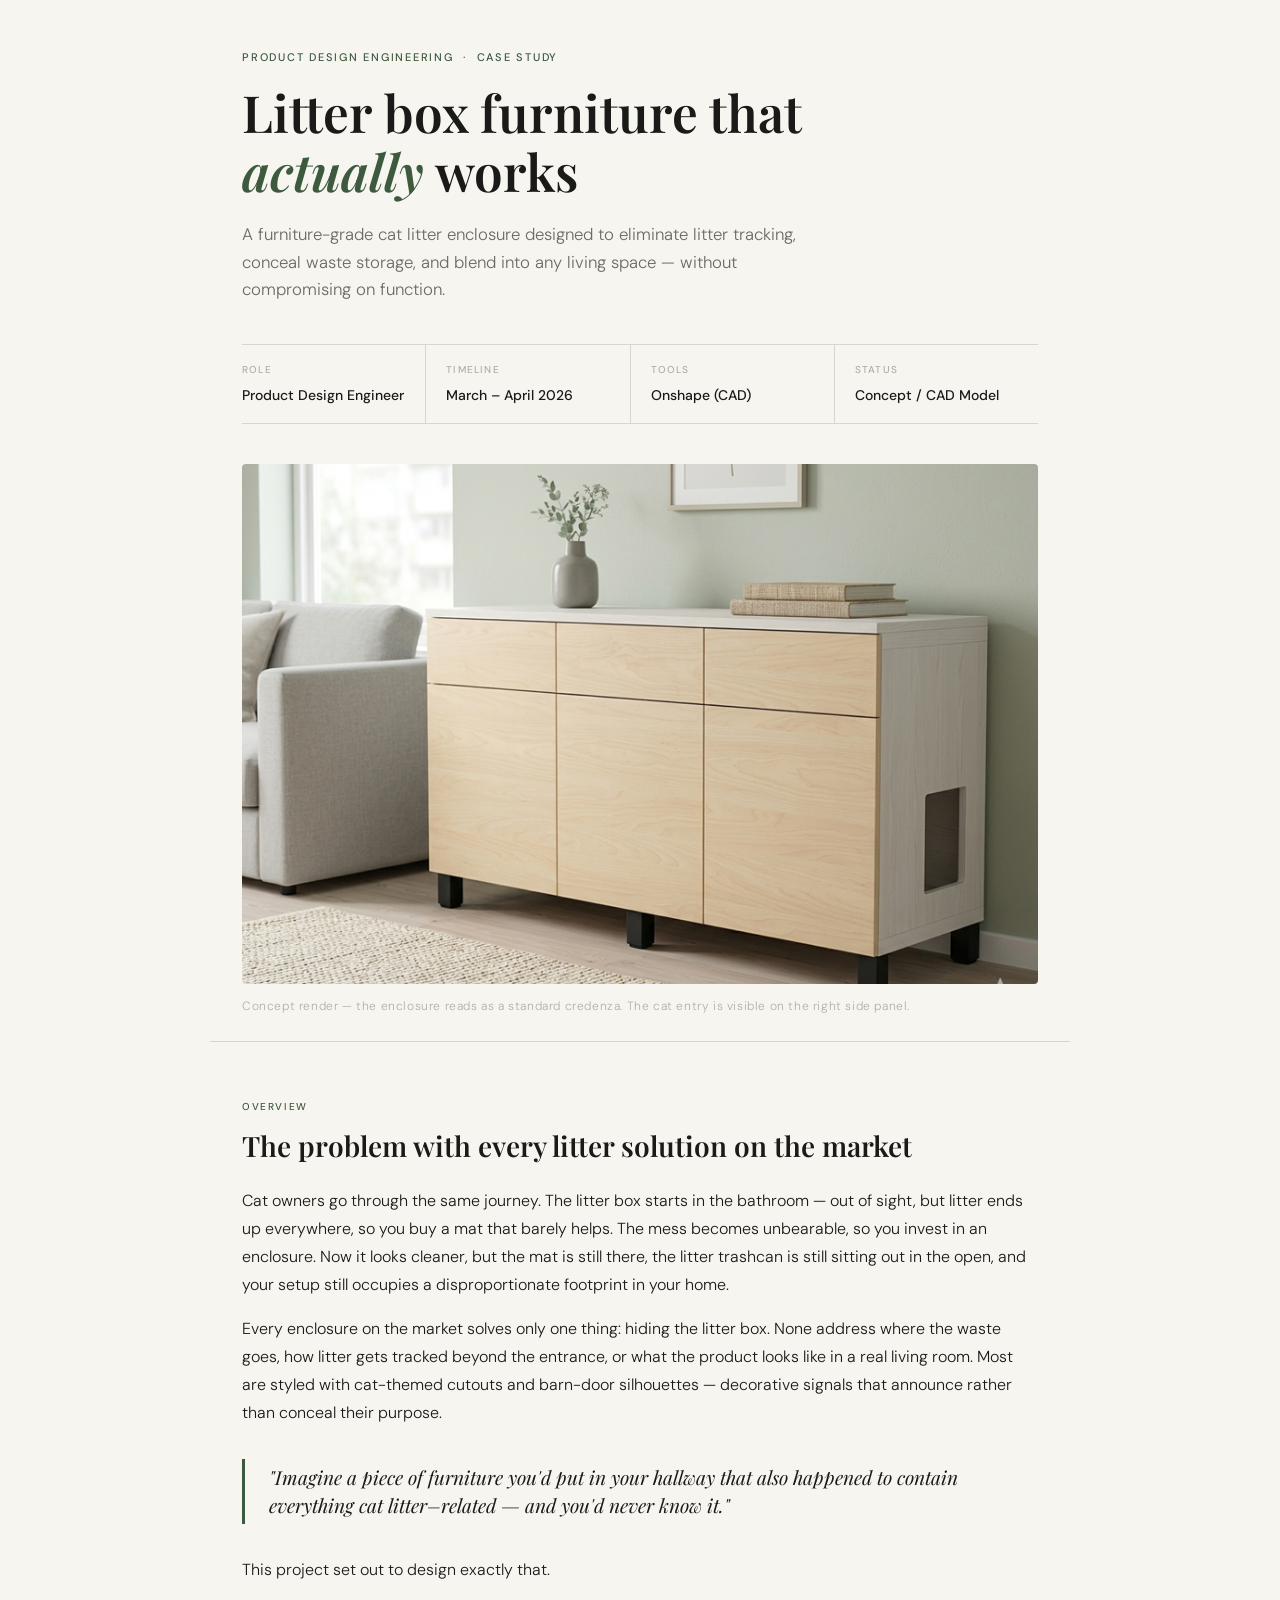
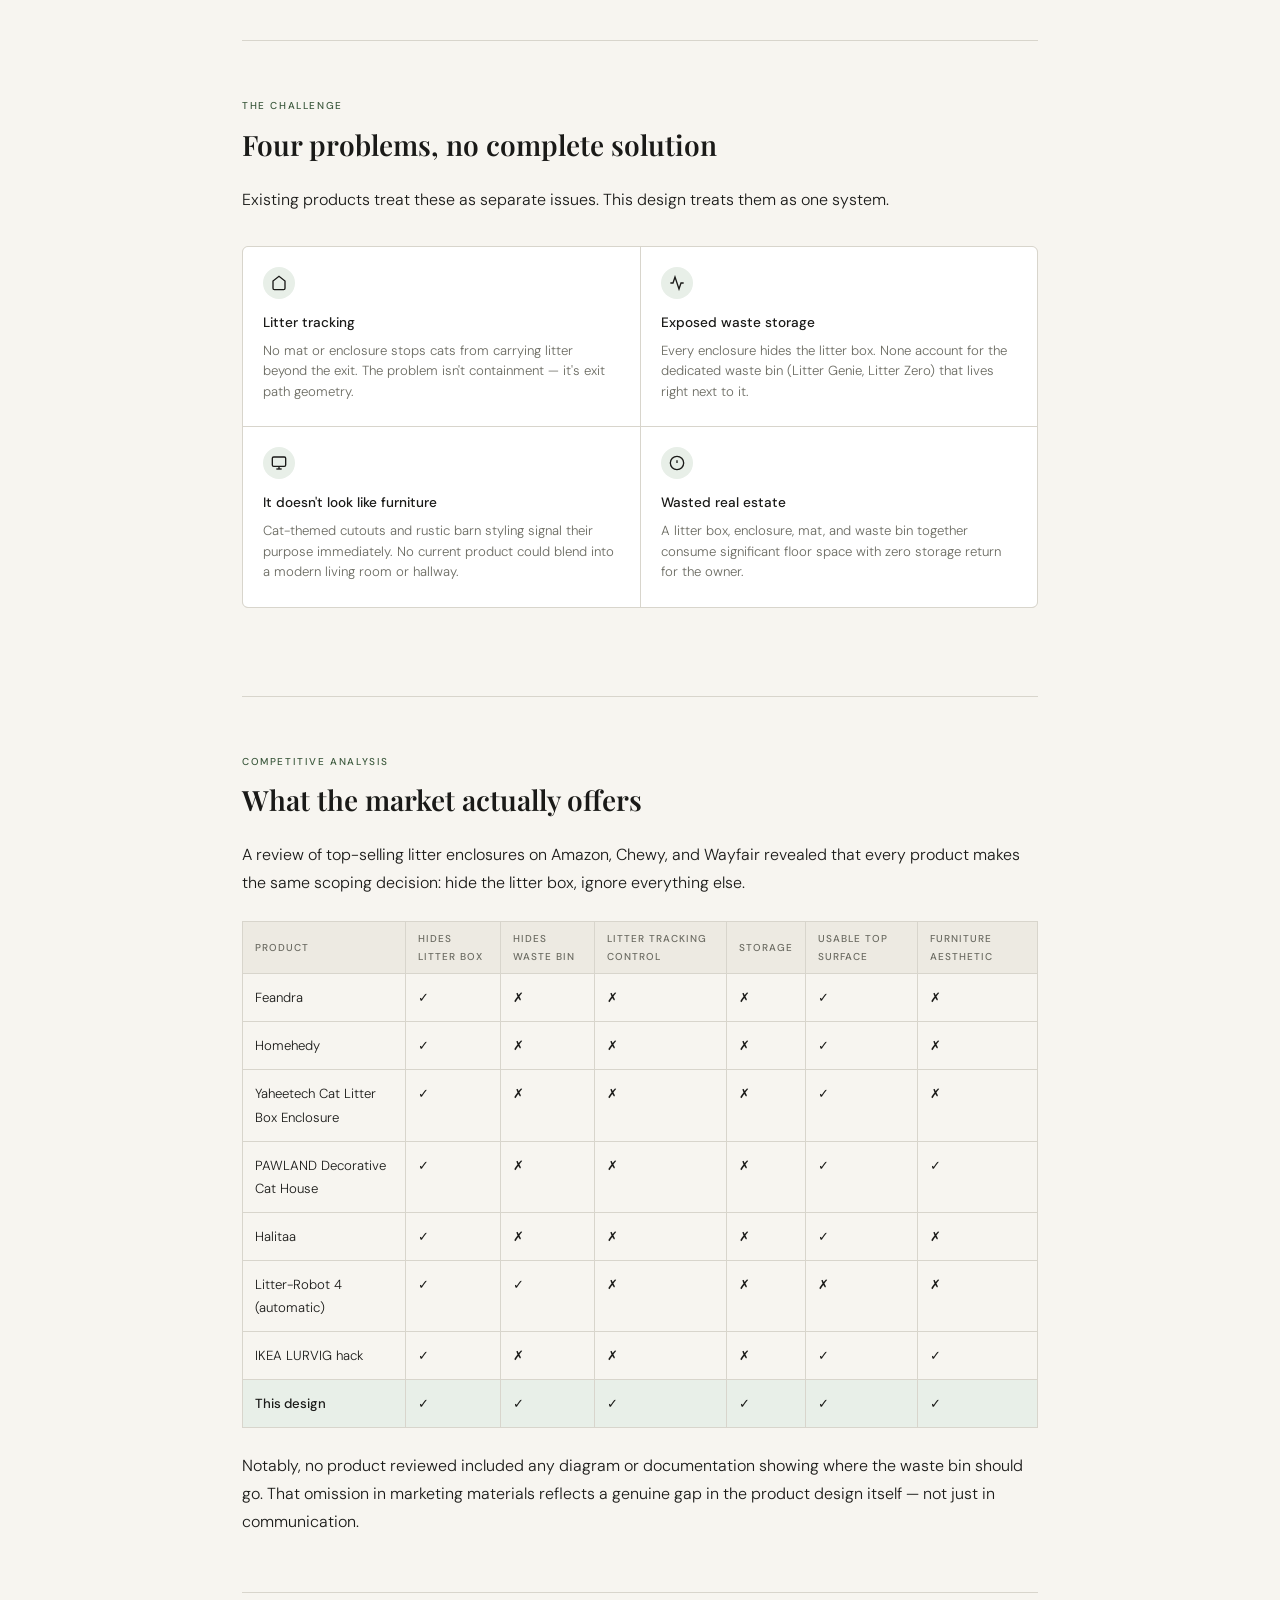
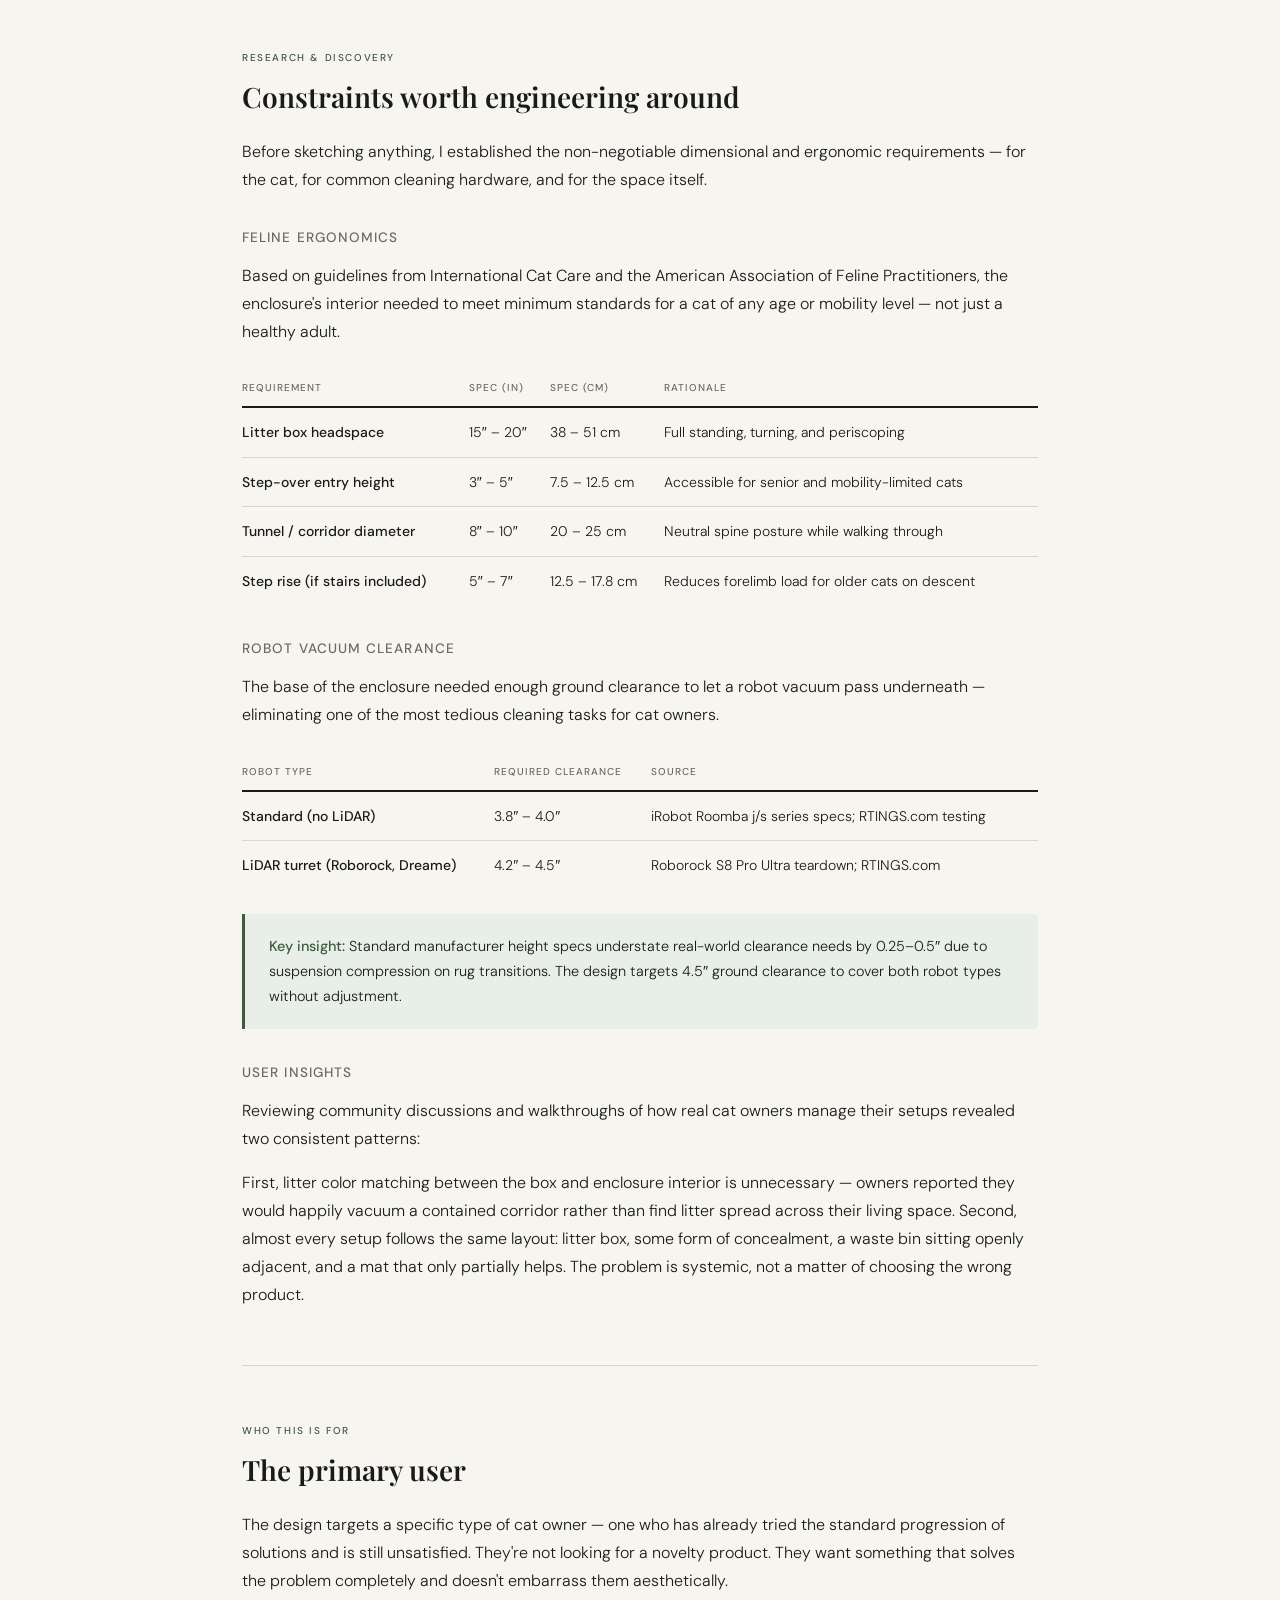
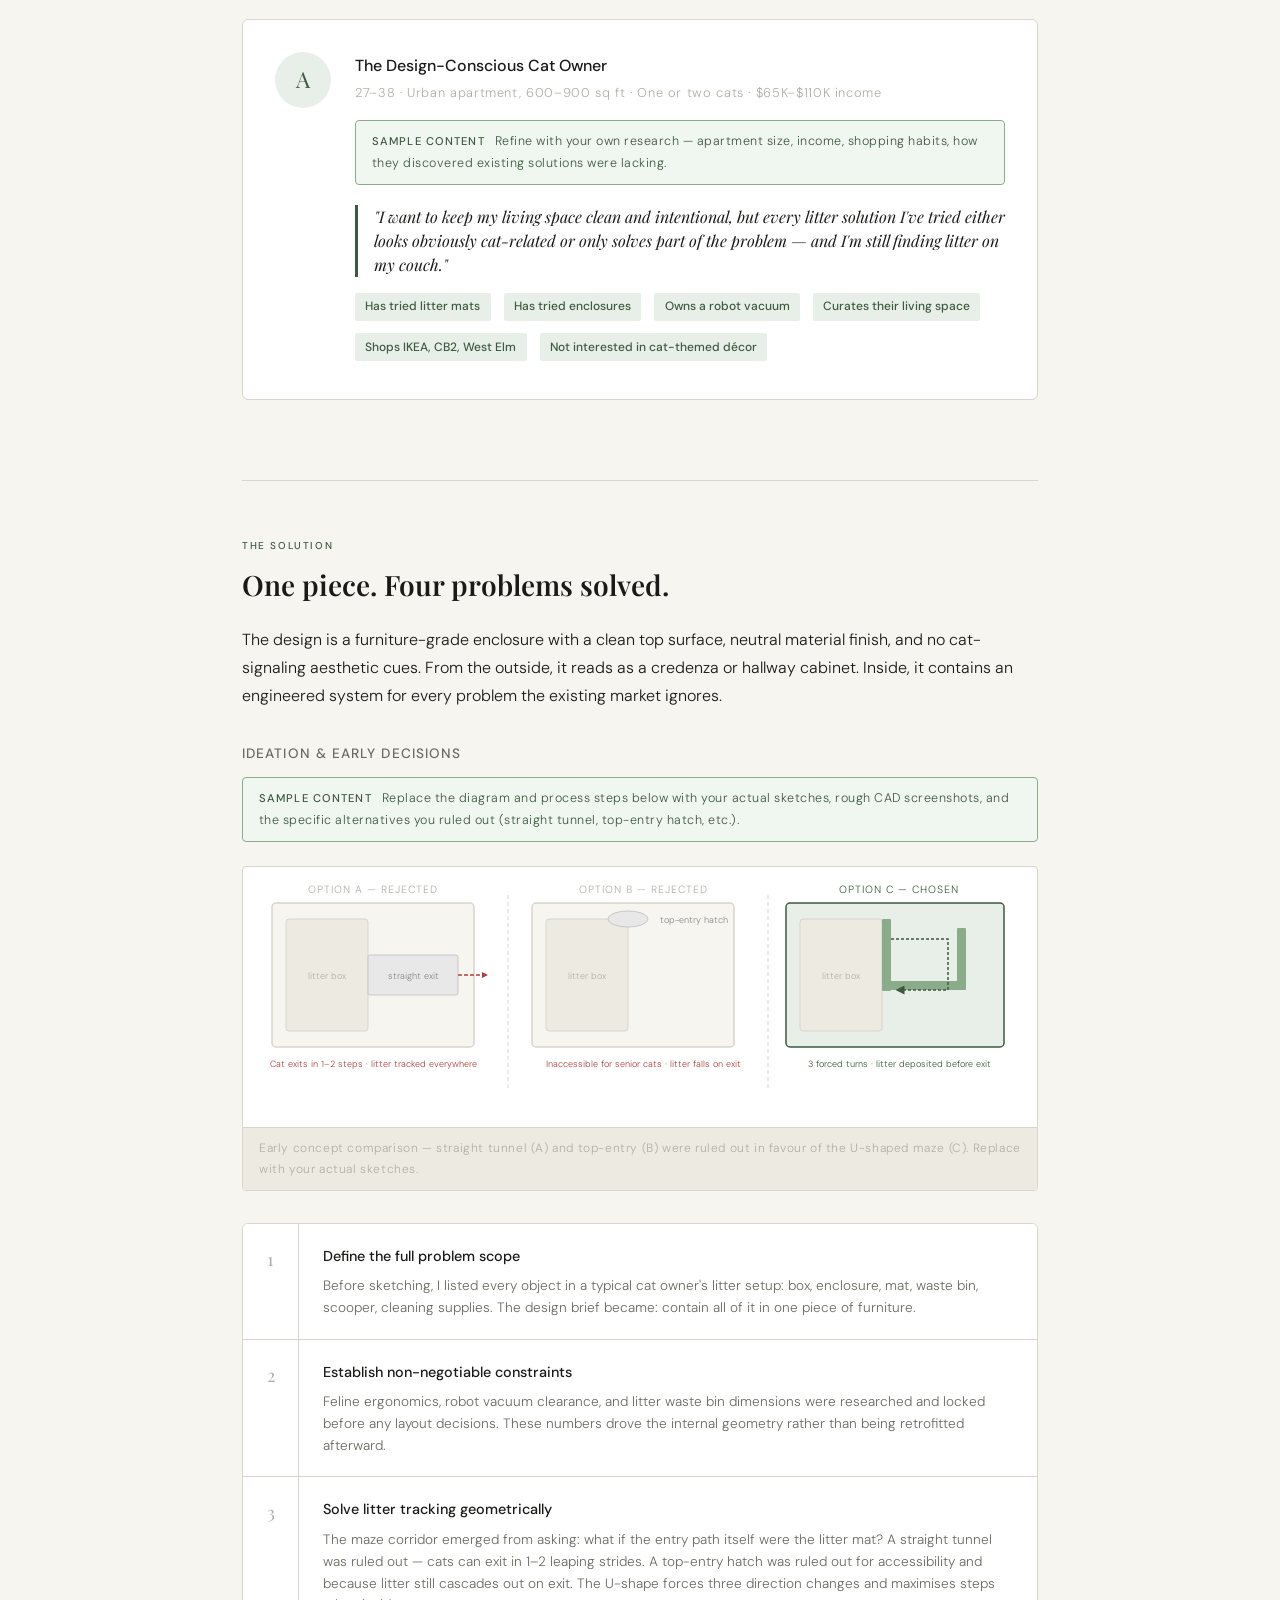
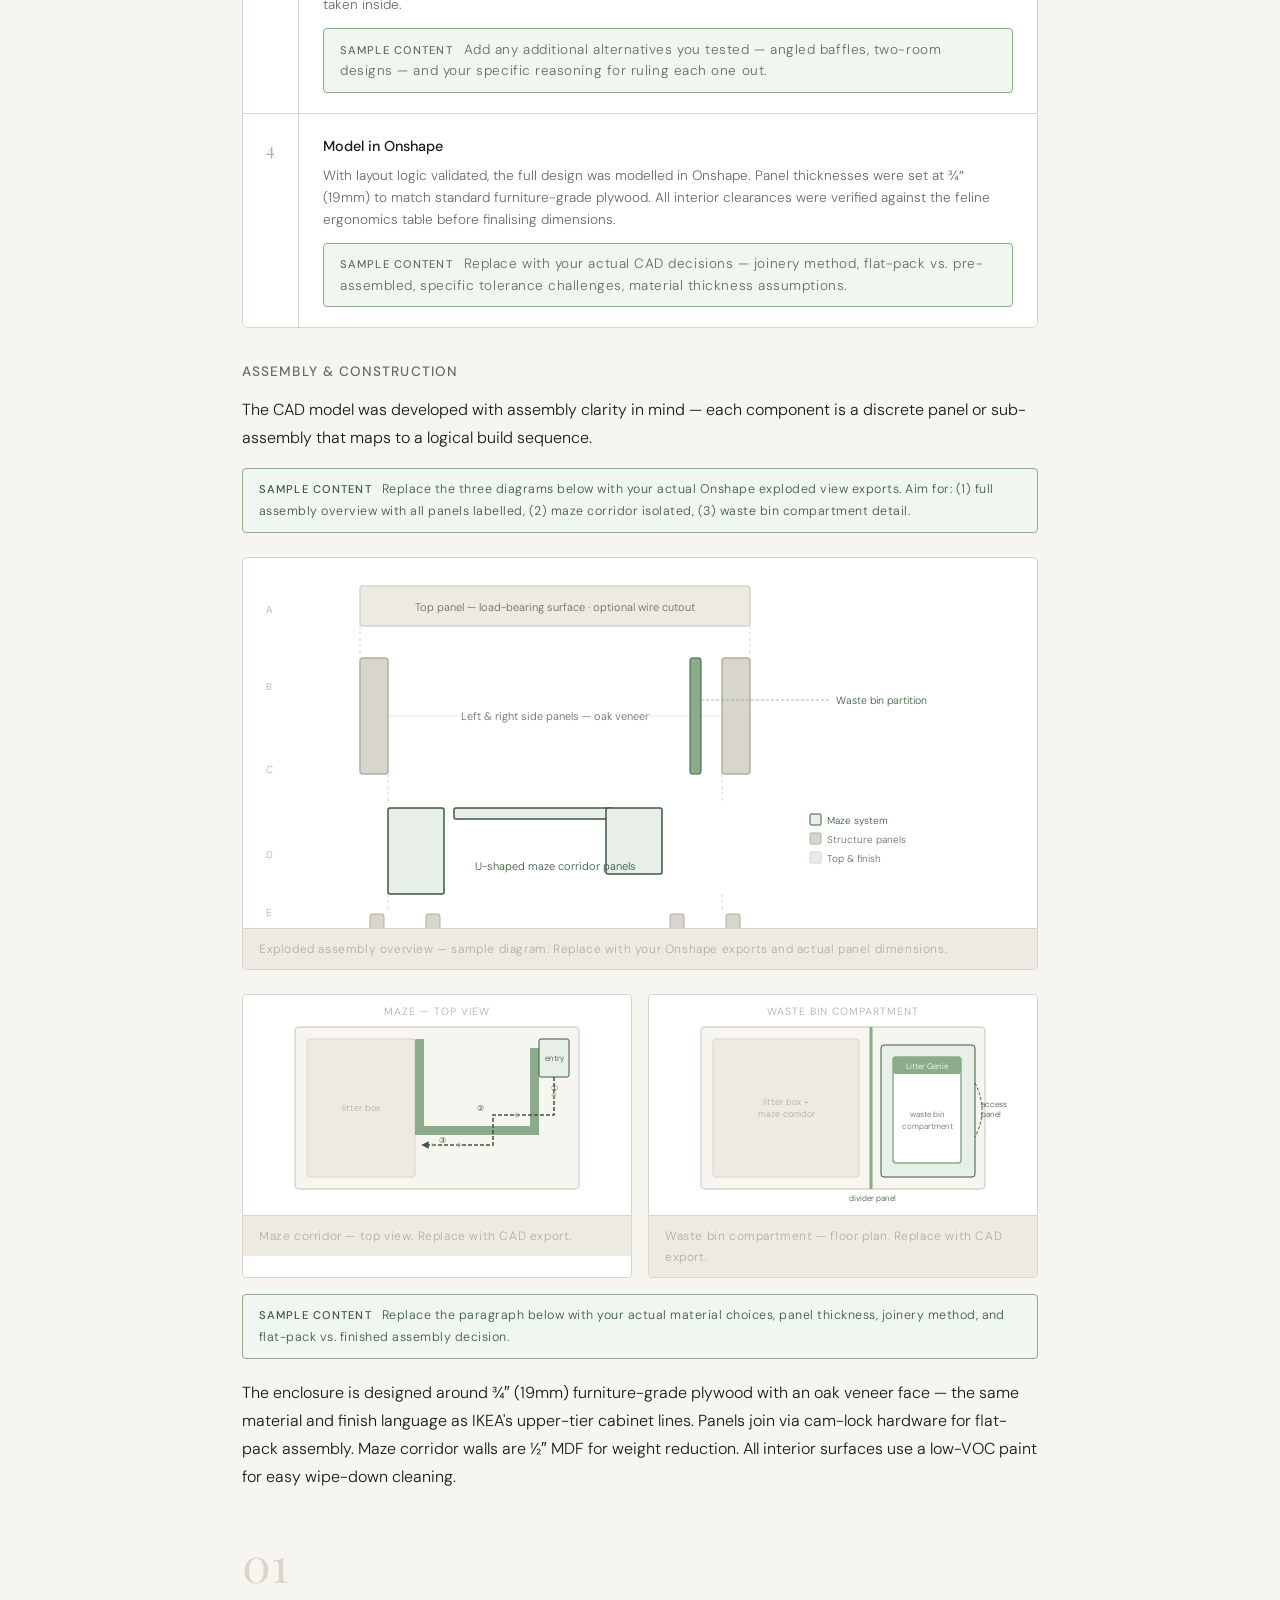
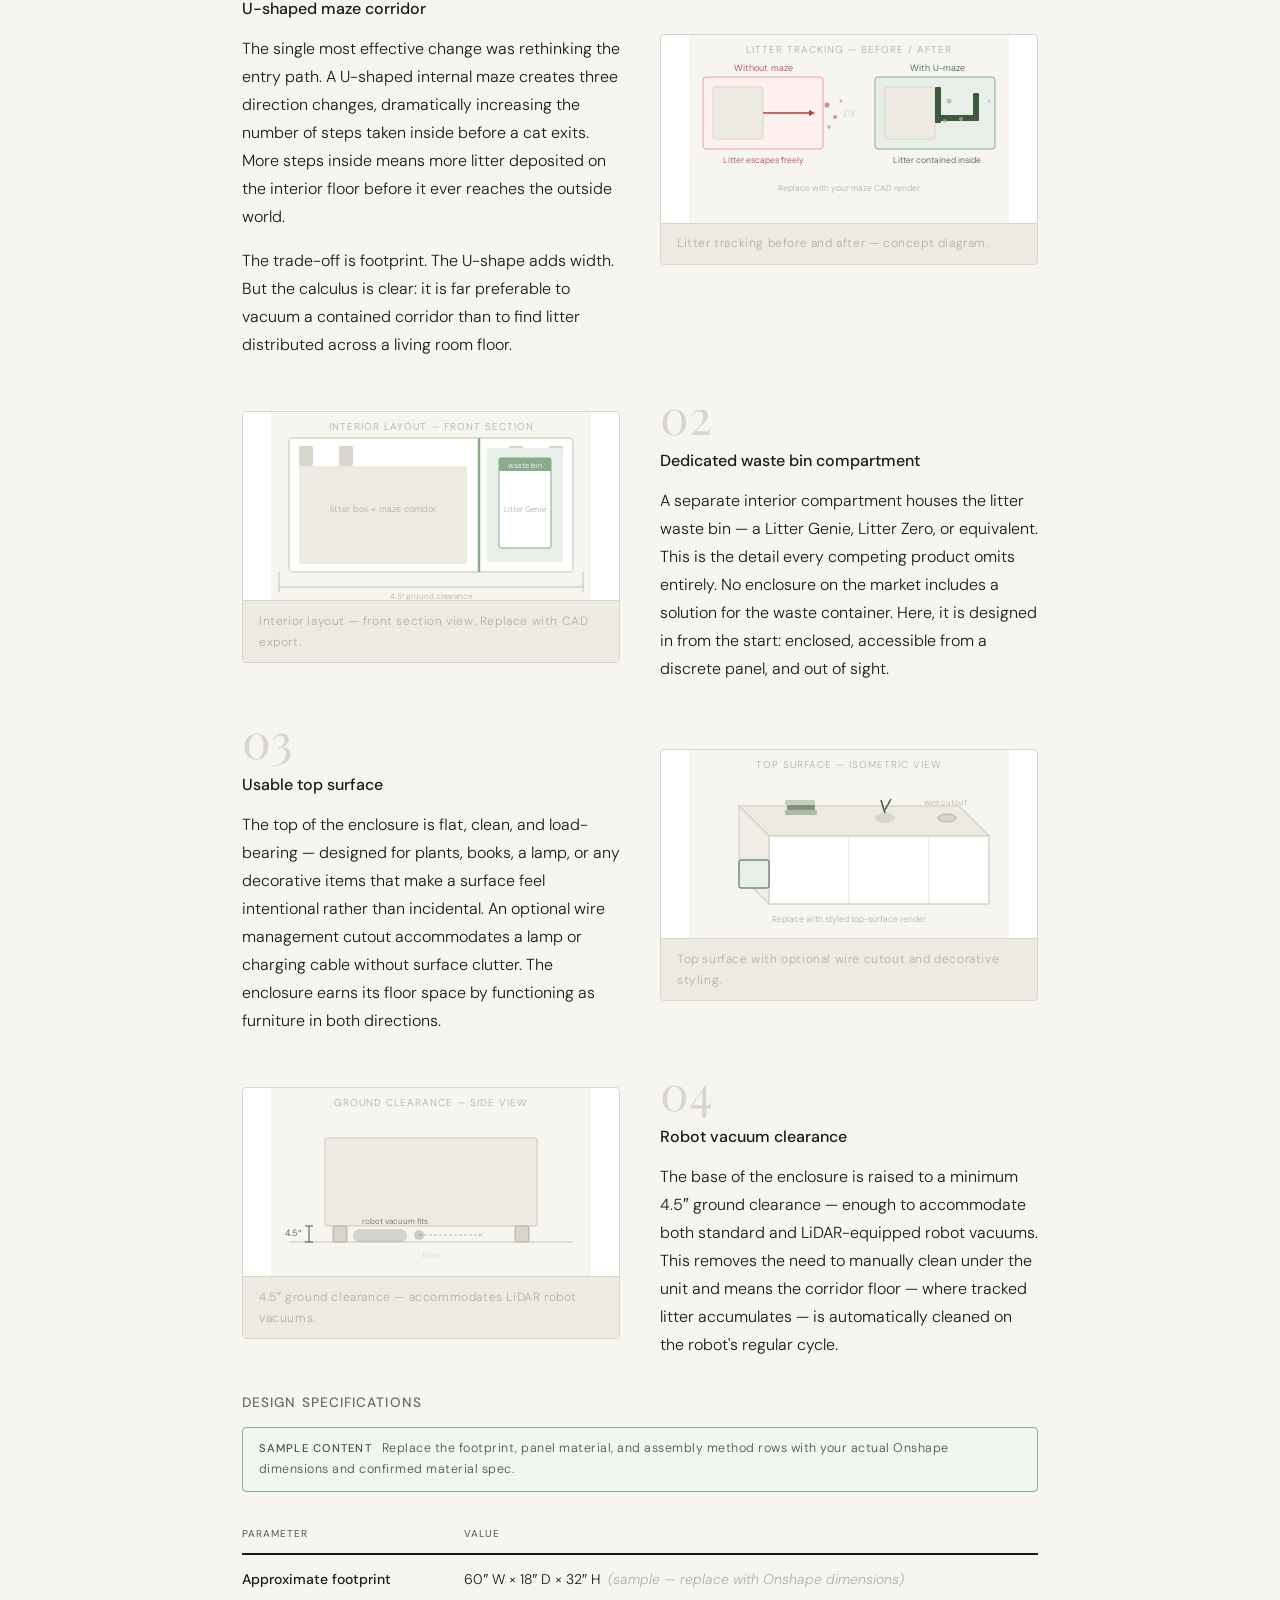
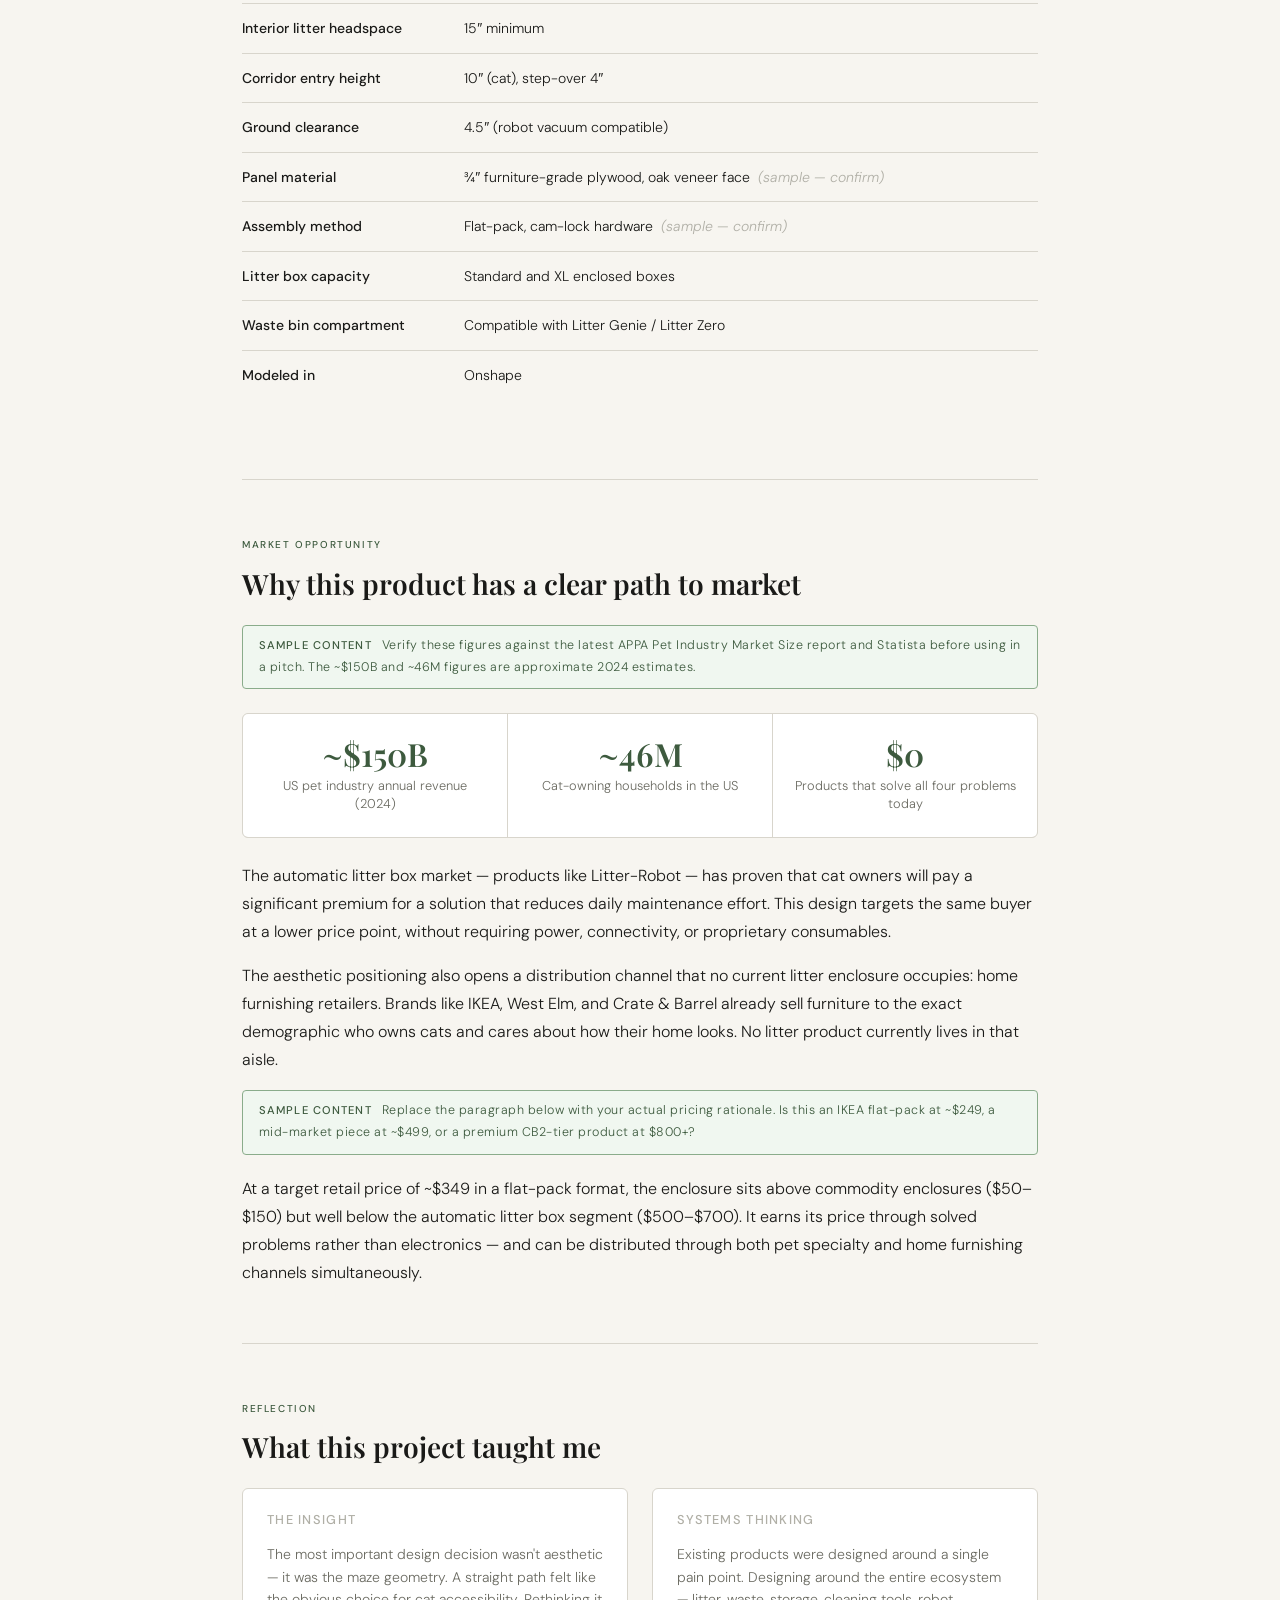
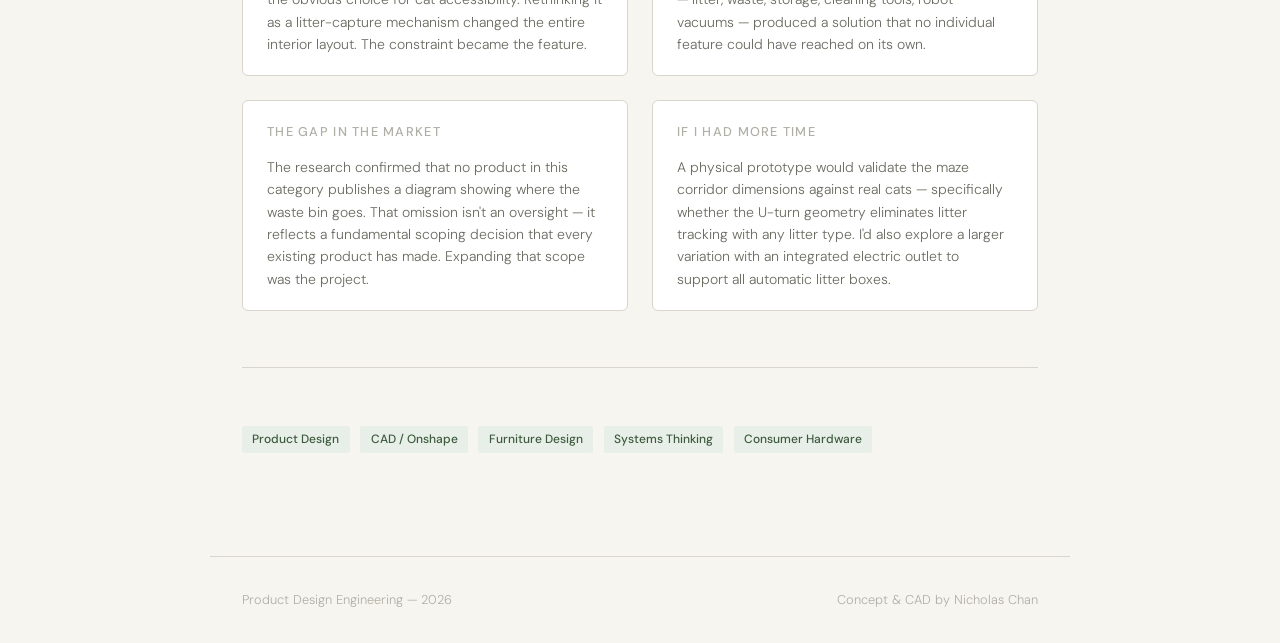
==== commit d446e812: "Prefilled sample info" ====
--- a/case_study.html
+++ b/case_study.html
@@ -1,1154 +1,3005 @@
-<!DOCTYPE html>
+<!doctype html>
 <html lang="en">
-<head>
-<meta charset="UTF-8">
-<meta name="viewport" content="width=device-width, initial-scale=1.0">
-<title>Cat Litter Enclosure — Case Study</title>
-<link href="https://fonts.googleapis.com/css2?family=Playfair+Display:ital,wght@0,400;0,600;1,400&family=DM+Sans:wght@300;400;500&display=swap" rel="stylesheet">
-<style>
-  *, *::before, *::after { box-sizing: border-box; margin: 0; padding: 0; }
-
-  :root {
-    --ink: #1a1a18;
-    --ink-muted: #6b6b62;
-    --ink-faint: #b0afa6;
-    --paper: #f7f5f0;
-    --paper-warm: #edeae2;
-    --paper-card: #ffffff;
-    --accent: #3d5a3e;
-    --accent-light: #e8efe8;
-    --accent-mid: #8aac8b;
-    --rule: #d8d5cc;
-    --sans: 'DM Sans', sans-serif;
-    --serif: 'Playfair Display', serif;
-  }
-
-  html { scroll-behavior: smooth; }
-
-  body {
-    font-family: var(--sans);
-    background: var(--paper);
-    color: var(--ink);
-    font-size: 16px;
-    line-height: 1.75;
-    font-weight: 300;
-  }
-
-  /* ── HEADER ── */
-  header {
-    border-bottom: 1px solid var(--rule);
-    padding: 3rem 2rem 2.5rem;
-    max-width: 860px;
-    margin: 0 auto;
-  }
-
-  .eyebrow {
-    font-size: 11px;
-    letter-spacing: 0.16em;
-    text-transform: uppercase;
-    color: var(--accent);
-    font-weight: 500;
-    margin-bottom: 1rem;
-  }
-
-  h1 {
-    font-family: var(--serif);
-    font-size: clamp(2rem, 5vw, 3.2rem);
-    line-height: 1.15;
-    font-weight: 600;
-    color: var(--ink);
-    max-width: 700px;
-    margin-bottom: 1.25rem;
-  }
-
-  h1 em {
-    font-style: italic;
-    color: var(--accent);
-  }
-
-  .subtitle {
-    font-size: 1.05rem;
-    color: var(--ink-muted);
-    max-width: 560px;
-    line-height: 1.65;
-  }
-
-  /* ── META STRIP ── */
-  .meta-strip {
-    display: flex;
-    flex-wrap: wrap;
-    gap: 0;
-    border-top: 1px solid var(--rule);
-    border-bottom: 1px solid var(--rule);
-    margin: 2.5rem 0 0;
-  }
-
-  .meta-item {
-    flex: 1;
-    min-width: 120px;
-    padding: 1rem 1.25rem;
-    border-right: 1px solid var(--rule);
-  }
-
-  .meta-item:first-child { padding-left: 0; }
-
-  .meta-item:last-child { border-right: none; }
-
-  .meta-label {
-    font-size: 10px;
-    letter-spacing: 0.12em;
-    text-transform: uppercase;
-    color: var(--ink-faint);
-    margin-bottom: 0.25rem;
-    font-weight: 500;
-  }
-
-  .meta-value {
-    font-size: 0.875rem;
-    font-weight: 500;
-    color: var(--ink);
-  }
-
-  /* ── LAYOUT ── */
-  main {
-    max-width: 860px;
-    margin: 0 auto;
-    padding: 0 2rem 6rem;
-  }
-
-  section {
-    padding: 3.5rem 0;
-    border-bottom: 1px solid var(--rule);
-  }
-
-  section:last-child { border-bottom: none; }
-
-  /* ── SECTION HEADERS ── */
-  .section-label {
-    font-size: 10px;
-    letter-spacing: 0.16em;
-    text-transform: uppercase;
-    color: var(--accent);
-    font-weight: 500;
-    margin-bottom: 0.75rem;
-  }
-
-  h2 {
-    font-family: var(--serif);
-    font-size: 1.75rem;
-    font-weight: 600;
-    line-height: 1.25;
-    margin-bottom: 1.5rem;
-    color: var(--ink);
-  }
-
-  h3 {
-    font-size: 0.85rem;
-    font-weight: 500;
-    letter-spacing: 0.08em;
-    text-transform: uppercase;
-    color: var(--ink-muted);
-    margin: 2rem 0 0.75rem;
-  }
-
-  p { margin-bottom: 1rem; color: var(--ink); }
-  p:last-child { margin-bottom: 0; }
-
-  /* ── IMAGE PLACEHOLDER ── */
-  .img-placeholder {
-    width: 100%;
-    background: var(--paper-warm);
-    border: 1px dashed var(--rule);
-    border-radius: 4px;
-    display: flex;
-    flex-direction: column;
-    align-items: center;
-    justify-content: center;
-    color: var(--ink-faint);
-    font-size: 0.8rem;
-    letter-spacing: 0.05em;
-    gap: 0.5rem;
-    margin: 1.5rem 0;
-  }
-
-  .img-placeholder.tall { height: 340px; }
-  .img-placeholder.medium { height: 240px; }
-  .img-placeholder.short { height: 160px; }
-
-  .img-placeholder svg { opacity: 0.4; }
-
-  /* ── HERO IMAGE ── */
-  .hero-wrap {
-    max-width: 860px;
-    margin: 0 auto;
-    border-bottom: 1px solid var(--rule);
-    padding: 1.5rem 2rem 1.5rem;
-  }
-
-  .hero-img {
-    width: 100%;
-    /* max-height: 520px; */
-    object-fit: cover;
-    object-position: center;
-    display: block;
-    border-radius: 4px;
-    margin-bottom: 0.75rem;
-  }
-
-  .hero-caption {
-    font-size: 0.75rem;
-    color: var(--ink-faint);
-    letter-spacing: 0.05em;
-  }
-
-  /* ── FILL-IN PROMPT ── */
-  .fill-prompt {
-    background: #fffbeb;
-    border: 1px dashed #d4a017;
-    border-radius: 4px;
-    padding: 1rem 1.25rem;
-    margin: 1.25rem 0;
-    font-size: 0.85rem;
-    color: #7a5c00;
-    line-height: 1.6;
-  }
-
-  .fill-prompt strong {
-    display: block;
-    font-size: 0.75rem;
-    letter-spacing: 0.1em;
-    text-transform: uppercase;
-    margin-bottom: 0.4rem;
-    color: #b07800;
-  }
-
-  /* ── COMPETITIVE TABLE ── */
-  .comp-table {
-    width: 100%;
-    border-collapse: collapse;
-    font-size: 0.825rem;
-    margin: 1.5rem 0;
-  }
-
-  .comp-table th {
-    text-align: left;
-    padding: 0.5rem 0.75rem;
-    font-size: 10px;
-    letter-spacing: 0.1em;
-    text-transform: uppercase;
-    color: var(--ink-muted);
-    font-weight: 500;
-    background: var(--paper-warm);
-    border: 1px solid var(--rule);
-  }
-
-  .comp-table td {
-    padding: 0.75rem;
-    border: 1px solid var(--rule);
-    vertical-align: top;
-    color: var(--ink);
-  }
-
-  .comp-table tr:first-child td { background: var(--paper-card); }
-
-  .check { color: var(--accent); font-weight: 500; }
-  .cross { color: #b04040; font-weight: 500; }
-  .this-design td { background: var(--accent-light) !important; }
-  .this-design td:first-child { font-weight: 500; }
-
-  /* ── PROCESS STEPS ── */
-  .process-steps {
-    display: flex;
-    flex-direction: column;
-    gap: 0;
-    margin: 2rem 0;
-    border: 1px solid var(--rule);
-    border-radius: 6px;
-    overflow: hidden;
-  }
-
-  .process-step {
-    display: grid;
-    grid-template-columns: 56px 1fr;
-    border-bottom: 1px solid var(--rule);
-    background: var(--paper-card);
-  }
-
-  .process-step:last-child { border-bottom: none; }
-
-  .process-step-num {
-    display: flex;
-    align-items: flex-start;
-    justify-content: center;
-    padding: 1.25rem 0 0;
-    font-family: var(--serif);
-    font-size: 1.1rem;
-    color: var(--ink-faint);
-    border-right: 1px solid var(--rule);
-  }
-
-  .process-step-body {
-    padding: 1.25rem 1.5rem;
-  }
-
-  .process-step-body h4 {
-    font-size: 0.9rem;
-    font-weight: 500;
-    color: var(--ink);
-    margin-bottom: 0.4rem;
-  }
-
-  .process-step-body p {
-    font-size: 0.85rem;
-    color: var(--ink-muted);
-    margin: 0 0 0.75rem;
-    line-height: 1.6;
-  }
-
-  .process-step-body p:last-child { margin-bottom: 0; }
-
-  /* ── PERSONA ── */
-  .persona-card {
-    background: var(--paper-card);
-    border: 1px solid var(--rule);
-    border-radius: 6px;
-    padding: 2rem;
-    margin: 1.5rem 0;
-    display: grid;
-    grid-template-columns: auto 1fr;
-    gap: 1.5rem;
-    align-items: start;
-  }
-
-  .persona-avatar {
-    width: 56px;
-    height: 56px;
-    border-radius: 50%;
-    background: var(--accent-light);
-    display: flex;
-    align-items: center;
-    justify-content: center;
-    font-family: var(--serif);
-    font-size: 1.4rem;
-    color: var(--accent);
-  }
-
-  .persona-name {
-    font-weight: 500;
-    font-size: 1rem;
-    margin-bottom: 0.15rem;
-  }
-
-  .persona-role {
-    font-size: 0.8rem;
-    color: var(--ink-faint);
-    letter-spacing: 0.05em;
-    margin-bottom: 1rem;
-  }
-
-  .persona-need {
-    font-family: var(--serif);
-    font-style: italic;
-    font-size: 1rem;
-    color: var(--ink);
-    border-left: 3px solid var(--accent);
-    padding-left: 1rem;
-    margin-bottom: 1rem;
-    line-height: 1.5;
-  }
-
-  .persona-attrs {
-    display: flex;
-    flex-wrap: wrap;
-    gap: 0.4rem;
-    margin-top: 0.75rem;
-  }
-
-  @media (max-width: 520px) {
-    .persona-card { grid-template-columns: 1fr; }
-  }
-
-  /* ── MARKET / OPPORTUNITY ── */
-  .opportunity-grid {
-    display: grid;
-    grid-template-columns: repeat(3, 1fr);
-    gap: 1px;
-    background: var(--rule);
-    border: 1px solid var(--rule);
-    border-radius: 6px;
-    overflow: hidden;
-    margin: 1.5rem 0;
-  }
-
-  @media (max-width: 560px) {
-    .opportunity-grid { grid-template-columns: 1fr; }
-  }
-
-  .opp-card {
-    background: var(--paper-card);
-    padding: 1.5rem 1.25rem;
-    text-align: center;
-  }
-
-  .opp-number {
-    font-family: var(--serif);
-    font-size: 2rem;
-    font-weight: 600;
-    color: var(--accent);
-    line-height: 1;
-    margin-bottom: 0.4rem;
-  }
-
-  .opp-label {
-    font-size: 0.8rem;
-    color: var(--ink-muted);
-    line-height: 1.4;
-  }
-
-  /* ── PULL QUOTE ── */
-  blockquote {
-    border-left: 3px solid var(--accent);
-    margin: 2rem 0;
-    padding: 0.25rem 0 0.25rem 1.5rem;
-  }
-
-  blockquote p {
-    font-family: var(--serif);
-    font-size: 1.2rem;
-    font-style: italic;
-    line-height: 1.5;
-    color: var(--ink);
-  }
-
-  /* ── PROBLEM CARDS ── */
-  .problem-grid {
-    display: grid;
-    grid-template-columns: repeat(auto-fit, minmax(200px, 1fr));
-    gap: 1px;
-    background: var(--rule);
-    border: 1px solid var(--rule);
-    border-radius: 6px;
-    overflow: hidden;
-    margin: 2rem 0;
-  }
-
-  .problem-card {
-    background: var(--paper-card);
-    padding: 1.25rem 1.25rem 1.5rem;
-  }
-
-  .problem-icon {
-    width: 32px;
-    height: 32px;
-    background: var(--accent-light);
-    border-radius: 50%;
-    display: flex;
-    align-items: center;
-    justify-content: center;
-    margin-bottom: 0.75rem;
-  }
-
-  .problem-icon svg { color: var(--accent); }
-
-  .problem-card h4 {
-    font-size: 0.85rem;
-    font-weight: 500;
-    margin-bottom: 0.4rem;
-    color: var(--ink);
-  }
-
-  .problem-card p {
-    font-size: 0.825rem;
-    color: var(--ink-muted);
-    line-height: 1.55;
-    margin: 0;
-  }
-
-  /* ── SPEC TABLE ── */
-  .spec-table {
-    width: 100%;
-    border-collapse: collapse;
-    font-size: 0.875rem;
-    margin: 1.5rem 0;
-  }
-
-  .spec-table thead tr {
-    border-bottom: 2px solid var(--ink);
-  }
-
-  .spec-table th {
-    text-align: left;
-    padding: 0.6rem 0.75rem 0.6rem 0;
-    font-size: 10px;
-    letter-spacing: 0.1em;
-    text-transform: uppercase;
-    color: var(--ink-muted);
-    font-weight: 500;
-  }
-
-  .spec-table td {
-    padding: 0.75rem 0.75rem 0.75rem 0;
-    border-bottom: 1px solid var(--rule);
-    color: var(--ink);
-    vertical-align: top;
-  }
-
-  .spec-table td:first-child { font-weight: 500; }
-
-  .spec-table tr:last-child td { border-bottom: none; }
-
-  /* ── FEATURE SECTIONS ── */
-  .feature-row {
-    display: grid;
-    grid-template-columns: 1fr 1fr;
-    gap: 2.5rem;
-    align-items: start;
-    margin: 2rem 0;
-  }
-
-  @media (max-width: 600px) {
-    .feature-row { grid-template-columns: 1fr; }
-    .meta-item { min-width: 140px; }
-  }
-
-  .feature-text h3 {
-    margin-top: 0;
-    font-size: 1rem;
-    letter-spacing: 0;
-    text-transform: none;
-    color: var(--ink);
-    font-weight: 500;
-  }
-
-  .feature-number {
-    font-family: var(--serif);
-    font-size: 3rem;
-    color: var(--rule);
-    line-height: 1;
-    margin-bottom: 0.5rem;
-  }
-
-  /* ── INSIGHT BOX ── */
-  .insight {
-    background: var(--accent-light);
-    border-left: 3px solid var(--accent);
-    padding: 1.25rem 1.5rem;
-    border-radius: 0 4px 4px 0;
-    margin: 1.5rem 0;
-  }
-
-  .insight p {
-    font-size: 0.9rem;
-    color: var(--ink);
-    margin: 0;
-  }
-
-  .insight strong { font-weight: 500; color: var(--accent); }
-
-  /* ── REFLECTION ── */
-  .reflection-grid {
-    display: grid;
-    grid-template-columns: 1fr 1fr;
-    gap: 1.5rem;
-    margin-top: 1.5rem;
-  }
-
-  @media (max-width: 580px) {
-    .reflection-grid { grid-template-columns: 1fr; }
-  }
-
-  .reflection-card {
-    background: var(--paper-card);
-    border: 1px solid var(--rule);
-    border-radius: 6px;
-    padding: 1.25rem 1.5rem;
-  }
-
-  .reflection-card h4 {
-    font-size: 0.8rem;
-    letter-spacing: 0.1em;
-    text-transform: uppercase;
-    color: var(--ink-faint);
-    margin-bottom: 0.75rem;
-    font-weight: 500;
-  }
-
-  .reflection-card p {
-    font-size: 0.875rem;
-    color: var(--ink-muted);
-    line-height: 1.6;
-    margin: 0;
-  }
-
-  /* ── FOOTER ── */
-  footer {
-    max-width: 860px;
-    margin: 0 auto;
-    padding: 2rem;
-    border-top: 1px solid var(--rule);
-    display: flex;
-    justify-content: space-between;
-    align-items: center;
-    font-size: 0.8rem;
-    color: var(--ink-faint);
-  }
-
-  .tag {
-    display: inline-block;
-    background: var(--accent-light);
-    color: var(--accent);
-    font-size: 0.75rem;
-    font-weight: 500;
-    padding: 0.2rem 0.65rem;
-    border-radius: 2px;
-    margin-right: 0.4rem;
-    margin-bottom: 0.4rem;
-  }
-</style>
-</head>
-<body>
-
-<header>
-  <p class="eyebrow">Product Design Engineering &nbsp;·&nbsp; Case Study</p>
-  <h1>Litter box furniture that <em>actually</em> works</h1>
-  <p class="subtitle">A furniture-grade cat litter enclosure designed to eliminate litter tracking, conceal waste storage, and blend into any living space — without compromising on function.</p>
-
-  <div class="meta-strip">
-    <div class="meta-item">
-      <p class="meta-label">Role</p>
-      <p class="meta-value">Product Design Engineer</p>
-    </div>
-    <div class="meta-item">
-      <p class="meta-label">Timeline</p>
-      <p class="meta-value">March – April 2026</p>
-    </div>
-    <div class="meta-item">
-      <p class="meta-label">Tools</p>
-      <p class="meta-value">Onshape (CAD)</p>
-    </div>
-    <div class="meta-item">
-      <p class="meta-label">Status</p>
-      <p class="meta-value">Concept / CAD Model</p>
-    </div>
-  </div>
-</header>
-
-<div class="hero-wrap">
-<img src="./images/hero_2.png" alt="Cat litter enclosure — styled living room render" class="hero-img">
-<p class="hero-caption">Concept render — the enclosure reads as a standard credenza. The cat entry is visible on the right side panel.</p>
-</div>
-
-<main>
-
-  <!-- OVERVIEW -->
-  <section>
-    <p class="section-label">Overview</p>
-    <h2>The problem with every litter solution on the market</h2>
-
-    <p>Cat owners go through the same journey. The litter box starts in the bathroom — out of sight, but litter ends up everywhere, so you buy a mat that barely helps. The mess becomes unbearable, so you invest in an enclosure. Now it looks cleaner, but the mat is still there, the litter trashcan is still sitting out in the open, and your setup still occupies a disproportionate footprint in your home.</p>
-
-    <p>Every enclosure on the market solves only one thing: hiding the litter box. None address where the waste goes, how litter gets tracked beyond the entrance, or what the product looks like in a real living room. Most are styled with cat-themed cutouts and barn-door silhouettes — decorative signals that announce rather than conceal their purpose.</p>
-
-    <blockquote>
-      <p>"Imagine a piece of furniture you'd put in your hallway that also happened to contain everything cat litter–related — and you'd never know it."</p>
-    </blockquote>
-
-    <p>This project set out to design exactly that.</p>
-
-    <div class="img-placeholder tall">
-      <svg width="32" height="32" viewBox="0 0 24 24" fill="none" stroke="currentColor" stroke-width="1.5"><rect x="3" y="3" width="18" height="18" rx="2"/><circle cx="8.5" cy="8.5" r="1.5"/><path d="m21 15-5-5L5 21"/></svg>
-      <span>Hero image / CAD render — add here</span>
-    </div>
-  </section>
-
-  <!-- THE CHALLENGE -->
-  <section>
-    <p class="section-label">The Challenge</p>
-    <h2>Four problems, no complete solution</h2>
-
-    <p>Existing products treat these as separate issues. This design treats them as one system.</p>
-
-    <div class="problem-grid">
-      <div class="problem-card">
-        <div class="problem-icon">
-          <svg width="16" height="16" viewBox="0 0 24 24" fill="none" stroke="currentColor" stroke-width="2"><path d="M3 9l9-7 9 7v11a2 2 0 0 1-2 2H5a2 2 0 0 1-2-2z"/></svg>
+  <head>
+    <meta charset="UTF-8" />
+    <meta name="viewport" content="width=device-width, initial-scale=1.0" />
+    <title>Cat Litter Enclosure — Case Study</title>
+    <link
+      href="https://fonts.googleapis.com/css2?family=Playfair+Display:ital,wght@0,400;0,600;1,400&family=DM+Sans:wght@300;400;500&display=swap"
+      rel="stylesheet"
+    />
+    <style>
+      *,
+      *::before,
+      *::after {
+        box-sizing: border-box;
+        margin: 0;
+        padding: 0;
+      }
+      :root {
+        --ink: #1a1a18;
+        --ink-muted: #6b6b62;
+        --ink-faint: #b0afa6;
+        --paper: #f7f5f0;
+        --paper-warm: #edeae2;
+        --paper-card: #ffffff;
+        --accent: #3d5a3e;
+        --accent-light: #e8efe8;
+        --accent-mid: #8aac8b;
+        --rule: #d8d5cc;
+        --sans: "DM Sans", sans-serif;
+        --serif: "Playfair Display", serif;
+      }
+      html {
+        scroll-behavior: smooth;
+      }
+      body {
+        font-family: var(--sans);
+        background: var(--paper);
+        color: var(--ink);
+        font-size: 16px;
+        line-height: 1.75;
+        font-weight: 300;
+      }
+
+      header {
+        padding: 3rem 2rem 2.5rem;
+        max-width: 860px;
+        margin: 0 auto;
+      }
+      .eyebrow {
+        font-size: 11px;
+        letter-spacing: 0.16em;
+        text-transform: uppercase;
+        color: var(--accent);
+        font-weight: 500;
+        margin-bottom: 1rem;
+      }
+      h1 {
+        font-family: var(--serif);
+        font-size: clamp(2rem, 5vw, 3.2rem);
+        line-height: 1.15;
+        font-weight: 600;
+        color: var(--ink);
+        max-width: 700px;
+        margin-bottom: 1.25rem;
+      }
+      h1 em {
+        font-style: italic;
+        color: var(--accent);
+      }
+      .subtitle {
+        font-size: 1.05rem;
+        color: var(--ink-muted);
+        max-width: 560px;
+        line-height: 1.65;
+      }
+
+      .meta-strip {
+        display: flex;
+        flex-wrap: wrap;
+        gap: 0;
+        border-top: 1px solid var(--rule);
+        border-bottom: 1px solid var(--rule);
+        margin: 2.5rem 0 0;
+      }
+      .meta-item {
+        flex: 1;
+        min-width: 120px;
+        padding: 1rem 1.25rem;
+        border-right: 1px solid var(--rule);
+      }
+      .meta-item:first-child {
+        padding-left: 0;
+      }
+      .meta-item:last-child {
+        border-right: none;
+      }
+      .meta-label {
+        font-size: 10px;
+        letter-spacing: 0.12em;
+        text-transform: uppercase;
+        color: var(--ink-faint);
+        margin-bottom: 0.25rem;
+        font-weight: 500;
+      }
+      .meta-value {
+        font-size: 0.875rem;
+        font-weight: 500;
+        color: var(--ink);
+      }
+
+      .hero-wrap {
+        max-width: 860px;
+        margin: 0 auto;
+        border-bottom: 1px solid var(--rule);
+        padding: 0 2rem 1.5rem;
+      }
+      .hero-img {
+        width: 100%;
+        max-height: 520px;
+        object-fit: cover;
+        object-position: center;
+        display: block;
+        border-radius: 4px;
+        margin-bottom: 0.75rem;
+      }
+      .hero-caption {
+        font-size: 0.75rem;
+        color: var(--ink-faint);
+        letter-spacing: 0.05em;
+      }
+
+      main {
+        max-width: 860px;
+        margin: 0 auto;
+        padding: 0 2rem 6rem;
+      }
+      section {
+        padding: 3.5rem 0;
+        border-bottom: 1px solid var(--rule);
+      }
+      section:last-child {
+        border-bottom: none;
+      }
+
+      .section-label {
+        font-size: 10px;
+        letter-spacing: 0.16em;
+        text-transform: uppercase;
+        color: var(--accent);
+        font-weight: 500;
+        margin-bottom: 0.75rem;
+      }
+      h2 {
+        font-family: var(--serif);
+        font-size: 1.75rem;
+        font-weight: 600;
+        line-height: 1.25;
+        margin-bottom: 1.5rem;
+        color: var(--ink);
+      }
+      h3 {
+        font-size: 0.85rem;
+        font-weight: 500;
+        letter-spacing: 0.08em;
+        text-transform: uppercase;
+        color: var(--ink-muted);
+        margin: 2rem 0 0.75rem;
+      }
+      p {
+        margin-bottom: 1rem;
+        color: var(--ink);
+      }
+      p:last-child {
+        margin-bottom: 0;
+      }
+
+      /* Green "sample" notices — swap with your real content */
+      .sample-notice {
+        background: #f0f7f0;
+        border: 1px solid var(--accent-mid);
+        border-radius: 4px;
+        padding: 0.6rem 1rem;
+        margin: 0.75rem 0 1.25rem;
+        font-size: 0.78rem;
+        color: var(--accent);
+        letter-spacing: 0.04em;
+      }
+      .sample-notice strong {
+        font-weight: 500;
+        text-transform: uppercase;
+        font-size: 0.7rem;
+        letter-spacing: 0.1em;
+        margin-right: 0.4rem;
+      }
+
+      .diagram-frame {
+        width: 100%;
+        background: var(--paper-card);
+        border: 1px solid var(--rule);
+        border-radius: 4px;
+        margin: 1.5rem 0;
+        overflow: hidden;
+      }
+      .diagram-frame svg {
+        display: block;
+        width: 100%;
+      }
+      .diagram-caption {
+        font-size: 0.75rem;
+        color: var(--ink-faint);
+        letter-spacing: 0.05em;
+        padding: 0.6rem 1rem;
+        border-top: 1px solid var(--rule);
+        background: var(--paper-warm);
+      }
+
+      blockquote {
+        border-left: 3px solid var(--accent);
+        margin: 2rem 0;
+        padding: 0.25rem 0 0.25rem 1.5rem;
+      }
+      blockquote p {
+        font-family: var(--serif);
+        font-size: 1.2rem;
+        font-style: italic;
+        line-height: 1.5;
+        color: var(--ink);
+      }
+
+      .problem-grid {
+        display: grid;
+        grid-template-columns: repeat(2, 1fr);
+        gap: 1px;
+        background: var(--rule);
+        border: 1px solid var(--rule);
+        border-radius: 6px;
+        overflow: hidden;
+        margin: 2rem 0;
+      }
+      @media (max-width: 640px) {
+        .problem-grid {
+          grid-template-columns: 1fr;
+        }
+      }
+      .problem-card {
+        background: var(--paper-card);
+        padding: 1.25rem 1.25rem 1.5rem;
+      }
+      .problem-icon {
+        width: 32px;
+        height: 32px;
+        background: var(--accent-light);
+        border-radius: 50%;
+        display: flex;
+        align-items: center;
+        justify-content: center;
+        margin-bottom: 0.75rem;
+      }
+      .problem-card h4 {
+        font-size: 0.85rem;
+        font-weight: 500;
+        margin-bottom: 0.4rem;
+        color: var(--ink);
+      }
+      .problem-card p {
+        font-size: 0.825rem;
+        color: var(--ink-muted);
+        line-height: 1.55;
+        margin: 0;
+      }
+
+      .spec-table {
+        width: 100%;
+        border-collapse: collapse;
+        font-size: 0.875rem;
+        margin: 1.5rem 0;
+      }
+      .spec-table thead tr {
+        border-bottom: 2px solid var(--ink);
+      }
+      .spec-table th {
+        text-align: left;
+        padding: 0.6rem 0.75rem 0.6rem 0;
+        font-size: 10px;
+        letter-spacing: 0.1em;
+        text-transform: uppercase;
+        color: var(--ink-muted);
+        font-weight: 500;
+      }
+      .spec-table td {
+        padding: 0.75rem 0.75rem 0.75rem 0;
+        border-bottom: 1px solid var(--rule);
+        color: var(--ink);
+        vertical-align: top;
+      }
+      .spec-table td:first-child {
+        font-weight: 500;
+      }
+      .spec-table tr:last-child td {
+        border-bottom: none;
+      }
+
+      .insight {
+        background: var(--accent-light);
+        border-left: 3px solid var(--accent);
+        padding: 1.25rem 1.5rem;
+        border-radius: 0 4px 4px 0;
+        margin: 1.5rem 0;
+      }
+      .insight p {
+        font-size: 0.9rem;
+        color: var(--ink);
+        margin: 0;
+      }
+      .insight strong {
+        font-weight: 500;
+        color: var(--accent);
+      }
+
+      .comp-table {
+        width: 100%;
+        border-collapse: collapse;
+        font-size: 0.825rem;
+        margin: 1.5rem 0;
+      }
+      .comp-table th {
+        text-align: left;
+        padding: 0.5rem 0.75rem;
+        font-size: 10px;
+        letter-spacing: 0.1em;
+        text-transform: uppercase;
+        color: var(--ink-muted);
+        font-weight: 500;
+        background: var(--paper-warm);
+        border: 1px solid var(--rule);
+      }
+      .comp-table td {
+        padding: 0.75rem;
+        border: 1px solid var(--rule);
+        vertical-align: top;
+        color: var(--ink);
+      }
+      .check {
+        color: var(--accent);
+        font-weight: 500;
+      }
+      .cross {
+        color: #b04040;
+        font-weight: 500;
+      }
+      .this-design td {
+        background: var(--accent-light) !important;
+      }
+      .this-design td:first-child {
+        font-weight: 500;
+      }
+
+      .process-steps {
+        display: flex;
+        flex-direction: column;
+        gap: 0;
+        margin: 2rem 0;
+        border: 1px solid var(--rule);
+        border-radius: 6px;
+        overflow: hidden;
+      }
+      .process-step {
+        display: grid;
+        grid-template-columns: 56px 1fr;
+        border-bottom: 1px solid var(--rule);
+        background: var(--paper-card);
+      }
+      .process-step:last-child {
+        border-bottom: none;
+      }
+      .process-step-num {
+        display: flex;
+        align-items: flex-start;
+        justify-content: center;
+        padding: 1.25rem 0 0;
+        font-family: var(--serif);
+        font-size: 1.1rem;
+        color: var(--ink-faint);
+        border-right: 1px solid var(--rule);
+      }
+      .process-step-body {
+        padding: 1.25rem 1.5rem;
+      }
+      .process-step-body h4 {
+        font-size: 0.9rem;
+        font-weight: 500;
+        color: var(--ink);
+        margin-bottom: 0.4rem;
+      }
+      .process-step-body p {
+        font-size: 0.85rem;
+        color: var(--ink-muted);
+        margin: 0 0 0.75rem;
+        line-height: 1.6;
+      }
+      .process-step-body p:last-child {
+        margin-bottom: 0;
+      }
+
+      .feature-row {
+        display: grid;
+        grid-template-columns: 1fr 1fr;
+        gap: 2.5rem;
+        align-items: start;
+        margin: 2rem 0;
+      }
+      @media (max-width: 600px) {
+        .feature-row {
+          grid-template-columns: 1fr;
+        }
+      }
+      .feature-text h3 {
+        margin-top: 0;
+        font-size: 1rem;
+        letter-spacing: 0;
+        text-transform: none;
+        color: var(--ink);
+        font-weight: 500;
+      }
+      .feature-number {
+        font-family: var(--serif);
+        font-size: 3rem;
+        color: var(--rule);
+        line-height: 1;
+        margin-bottom: 0.5rem;
+      }
+
+      .persona-card {
+        background: var(--paper-card);
+        border: 1px solid var(--rule);
+        border-radius: 6px;
+        padding: 2rem;
+        margin: 1.5rem 0;
+        display: grid;
+        grid-template-columns: auto 1fr;
+        gap: 1.5rem;
+        align-items: start;
+      }
+      .persona-avatar {
+        width: 56px;
+        height: 56px;
+        border-radius: 50%;
+        background: var(--accent-light);
+        display: flex;
+        align-items: center;
+        justify-content: center;
+        font-family: var(--serif);
+        font-size: 1.4rem;
+        color: var(--accent);
+      }
+      .persona-name {
+        font-weight: 500;
+        font-size: 1rem;
+        margin-bottom: 0.15rem;
+      }
+      .persona-role {
+        font-size: 0.8rem;
+        color: var(--ink-faint);
+        letter-spacing: 0.05em;
+        margin-bottom: 1rem;
+      }
+      .persona-need {
+        font-family: var(--serif);
+        font-style: italic;
+        font-size: 1rem;
+        color: var(--ink);
+        border-left: 3px solid var(--accent);
+        padding-left: 1rem;
+        margin-bottom: 1rem;
+        line-height: 1.5;
+      }
+      .persona-attrs {
+        display: flex;
+        flex-wrap: wrap;
+        gap: 0.4rem;
+        margin-top: 0.75rem;
+      }
+      @media (max-width: 520px) {
+        .persona-card {
+          grid-template-columns: 1fr;
+        }
+      }
+
+      .opportunity-grid {
+        display: grid;
+        grid-template-columns: repeat(3, 1fr);
+        gap: 1px;
+        background: var(--rule);
+        border: 1px solid var(--rule);
+        border-radius: 6px;
+        overflow: hidden;
+        margin: 1.5rem 0;
+      }
+      @media (max-width: 560px) {
+        .opportunity-grid {
+          grid-template-columns: 1fr;
+        }
+      }
+      .opp-card {
+        background: var(--paper-card);
+        padding: 1.5rem 1.25rem;
+        text-align: center;
+      }
+      .opp-number {
+        font-family: var(--serif);
+        font-size: 2rem;
+        font-weight: 600;
+        color: var(--accent);
+        line-height: 1;
+        margin-bottom: 0.4rem;
+      }
+      .opp-label {
+        font-size: 0.8rem;
+        color: var(--ink-muted);
+        line-height: 1.4;
+      }
+
+      .reflection-grid {
+        display: grid;
+        grid-template-columns: 1fr 1fr;
+        gap: 1.5rem;
+        margin-top: 1.5rem;
+      }
+      @media (max-width: 580px) {
+        .reflection-grid {
+          grid-template-columns: 1fr;
+        }
+      }
+      .reflection-card {
+        background: var(--paper-card);
+        border: 1px solid var(--rule);
+        border-radius: 6px;
+        padding: 1.25rem 1.5rem;
+      }
+      .reflection-card h4 {
+        font-size: 0.8rem;
+        letter-spacing: 0.1em;
+        text-transform: uppercase;
+        color: var(--ink-faint);
+        margin-bottom: 0.75rem;
+        font-weight: 500;
+      }
+      .reflection-card p {
+        font-size: 0.875rem;
+        color: var(--ink-muted);
+        line-height: 1.6;
+        margin: 0;
+      }
+
+      .tag {
+        display: inline-block;
+        background: var(--accent-light);
+        color: var(--accent);
+        font-size: 0.75rem;
+        font-weight: 500;
+        padding: 0.2rem 0.65rem;
+        border-radius: 2px;
+        margin-right: 0.4rem;
+        margin-bottom: 0.4rem;
+      }
+
+      footer {
+        max-width: 860px;
+        margin: 0 auto;
+        padding: 2rem;
+        border-top: 1px solid var(--rule);
+        display: flex;
+        justify-content: space-between;
+        align-items: center;
+        font-size: 0.8rem;
+        color: var(--ink-faint);
+      }
+
+      .two-col-img {
+        display: grid;
+        grid-template-columns: 1fr 1fr;
+        gap: 1rem;
+        margin: 1rem 0;
+      }
+      @media (max-width: 580px) {
+        .two-col-img {
+          grid-template-columns: 1fr;
+        }
+      }
+    </style>
+  </head>
+  <body>
+    <header>
+      <p class="eyebrow">Product Design Engineering &nbsp;·&nbsp; Case Study</p>
+      <h1>Litter box furniture that <em>actually</em> works</h1>
+      <p class="subtitle">
+        A furniture-grade cat litter enclosure designed to eliminate litter
+        tracking, conceal waste storage, and blend into any living space —
+        without compromising on function.
+      </p>
+      <div class="meta-strip">
+        <div class="meta-item">
+          <p class="meta-label">Role</p>
+          <p class="meta-value">Product Design Engineer</p>
         </div>
-        <h4>Litter tracking</h4>
-        <p>No mat or enclosure stops cats from carrying litter beyond the exit. The problem isn't containment — it's exit path geometry.</p>
-      </div>
-      <div class="problem-card">
-        <div class="problem-icon">
-          <svg width="16" height="16" viewBox="0 0 24 24" fill="none" stroke="currentColor" stroke-width="2"><polyline points="22 12 18 12 15 21 9 3 6 12 2 12"/></svg>
+        <div class="meta-item">
+          <p class="meta-label">Timeline</p>
+          <p class="meta-value">March – April 2026</p>
         </div>
-        <h4>Exposed waste storage</h4>
-        <p>Every enclosure hides the litter box. None account for the dedicated waste bin (Litter Genie, Litter Zero) that lives right next to it.</p>
-      </div>
-      <div class="problem-card">
-        <div class="problem-icon">
-          <svg width="16" height="16" viewBox="0 0 24 24" fill="none" stroke="currentColor" stroke-width="2"><rect x="2" y="3" width="20" height="14" rx="2"/><line x1="8" y1="21" x2="16" y2="21"/><line x1="12" y1="17" x2="12" y2="21"/></svg>
+        <div class="meta-item">
+          <p class="meta-label">Tools</p>
+          <p class="meta-value">Onshape (CAD)</p>
         </div>
-        <h4>It doesn't look like furniture</h4>
-        <p>Cat-themed cutouts and rustic barn styling signal their purpose immediately. No current product could blend into a modern living room or hallway.</p>
-      </div>
-      <div class="problem-card">
-        <div class="problem-icon">
-          <svg width="16" height="16" viewBox="0 0 24 24" fill="none" stroke="currentColor" stroke-width="2"><circle cx="12" cy="12" r="10"/><line x1="12" y1="8" x2="12" y2="12"/><line x1="12" y1="16" x2="12.01" y2="16"/></svg>
-        </div>
-        <h4>Wasted real estate</h4>
-        <p>A litter box, enclosure, mat, and waste bin together consume significant floor space with zero storage return for the owner.</p>
-      </div>
-    </div>
-  </section>
-
-  <!-- COMPETITIVE ANALYSIS -->
-  <section>
-    <p class="section-label">Competitive Analysis</p>
-    <h2>What the market actually offers</h2>
-
-    <p>A review of the current litter enclosure market — including top-selling products on Amazon, specialty pet retailers, and IKEA hack communities — revealed that every product makes the same scoping decision: hide the litter box, ignore everything else.</p>
-
-    <div class="fill-prompt">
-      <strong>To fill in</strong>
-      Add 3–4 specific competing products by name (e.g. Merry Pet Cat Washroom, Refined Feline Cabinet, IKEA LURVIG, Lifewit Enclosure). The table below has placeholder rows — replace with real product names and accurate check/cross marks from your own research.
-    </div>
-
-    <table class="comp-table">
-      <thead>
-        <tr>
-          <th>Product</th>
-          <th>Hides litter box</th>
-          <th>Hides waste bin</th>
-          <th>Litter tracking control</th>
-          <th>Robot vacuum clearance</th>
-          <th>Usable top surface</th>
-          <th>Furniture aesthetic</th>
-        </tr>
-      </thead>
-      <tbody>
-        <tr>
-          <td>[Competitor A]</td>
-          <td class="check">✓</td>
-          <td class="cross">✗</td>
-          <td class="cross">✗</td>
-          <td class="cross">✗</td>
-          <td class="cross">✗</td>
-          <td class="cross">✗</td>
-        </tr>
-        <tr>
-          <td>[Competitor B]</td>
-          <td class="check">✓</td>
-          <td class="cross">✗</td>
-          <td class="cross">✗</td>
-          <td class="cross">✗</td>
-          <td class="check">✓</td>
-          <td class="cross">✗</td>
-        </tr>
-        <tr>
-          <td>[Competitor C — automatic box]</td>
-          <td class="check">✓</td>
-          <td class="check">✓</td>
-          <td class="cross">✗</td>
-          <td class="cross">✗</td>
-          <td class="cross">✗</td>
-          <td class="cross">✗</td>
-        </tr>
-        <tr class="this-design">
-          <td>This design</td>
-          <td class="check">✓</td>
-          <td class="check">✓</td>
-          <td class="check">✓</td>
-          <td class="check">✓</td>
-          <td class="check">✓</td>
-          <td class="check">✓</td>
-        </tr>
-      </tbody>
-    </table>
-
-    <p>Notably, no product reviewed included any diagram or documentation showing where the waste bin should go. That omission in marketing materials reflects a genuine gap in the product design itself — not just in communication.</p>
-  </section>
-
-  
-  <section>
-    <p class="section-label">Research &amp; Discovery</p>
-    <h2>Constraints worth engineering around</h2>
-
-    <p>Before sketching anything, I established the non-negotiable dimensional and ergonomic requirements — for the cat, for common cleaning hardware, and for the space itself.</p>
-
-    <h3>Feline ergonomics</h3>
-    <p>Based on guidelines from International Cat Care and the American Association of Feline Practitioners, the enclosure's interior needed to meet minimum standards for a cat of any age or mobility level — not just a healthy adult.</p>
-
-    <table class="spec-table">
-      <thead>
-        <tr>
-          <th>Requirement</th>
-          <th>Spec (in)</th>
-          <th>Spec (cm)</th>
-          <th>Rationale</th>
-        </tr>
-      </thead>
-      <tbody>
-        <tr>
-          <td>Litter box headspace</td>
-          <td>15″ – 20″</td>
-          <td>38 – 51 cm</td>
-          <td>Full standing, turning, and periscoping</td>
-        </tr>
-        <tr>
-          <td>Step-over entry height</td>
-          <td>3″ – 5″</td>
-          <td>7.5 – 12.5 cm</td>
-          <td>Accessible for senior and mobility-limited cats</td>
-        </tr>
-        <tr>
-          <td>Tunnel / corridor diameter</td>
-          <td>8″ – 10″</td>
-          <td>20 – 25 cm</td>
-          <td>Neutral spine posture while walking through</td>
-        </tr>
-        <tr>
-          <td>Step rise (if stairs included)</td>
-          <td>5″ – 7″</td>
-          <td>12.5 – 17.8 cm</td>
-          <td>Reduces forelimb load for older cats on descent</td>
-        </tr>
-      </tbody>
-    </table>
-
-    <h3>Robot vacuum clearance</h3>
-    <p>The base of the enclosure needed enough ground clearance to let a robot vacuum pass underneath — eliminating one of the most tedious cleaning tasks for cat owners. Two categories of robots required different clearances:</p>
-
-    <table class="spec-table">
-      <thead>
-        <tr>
-          <th>Robot type</th>
-          <th>Required clearance</th>
-          <th>Source</th>
-        </tr>
-      </thead>
-      <tbody>
-        <tr>
-          <td>Standard (no LiDAR)</td>
-          <td>3.8″ – 4.0″</td>
-          <td>iRobot Roomba j/s series specs; RTINGS.com testing</td>
-        </tr>
-        <tr>
-          <td>LiDAR turret (Roborock, Dreame)</td>
-          <td>4.2″ – 4.5″</td>
-          <td>Roborock S8 Pro Ultra teardown; RTINGS.com</td>
-        </tr>
-      </tbody>
-    </table>
-
-    <div class="insight">
-      <p><strong>Key insight:</strong> Standard manufacturer height specs understate real-world clearance needs by 0.25–0.5″ due to suspension compression on rug transitions. The design targets 4.5″ ground clearance to cover both robot types without adjustment.</p>
-    </div>
-
-    <h3>User insights</h3>
-    <p>Reviewing community discussions and walkthroughs of how real cat owners manage their setups revealed two consistent patterns:</p>
-    <p>First, litter color matching between the box and enclosure interior is unnecessary — owners reported they would happily vacuum a contained corridor rather than find litter spread across their living space. The trade-off is obvious once named. Second, almost every setup — regardless of price point — follows the same layout: litter box, some form of concealment, a waste bin sitting openly adjacent, and a mat that only partially helps. The problem is systemic, not a matter of choosing the wrong product.</p>
-  </section>
-
-  <!-- PERSONA -->
-  <section>
-    <p class="section-label">Who This Is For</p>
-    <h2>The primary user</h2>
-
-    <p>The design targets a specific type of cat owner — one who has already tried the standard progression of solutions and is still unsatisfied. They're not looking for a novelty product. They want something that solves the problem completely and doesn't embarrass them aesthetically.</p>
-
-    <div class="persona-card">
-      <div class="persona-avatar">A</div>
-      <div>
-        <p class="persona-name">The Design-Conscious Cat Owner</p>
-        <p class="persona-role">25–40 · Urban apartment · One or two cats</p>
-        <p class="persona-need">"I want to keep my living space clean and intentional, but every litter solution I've tried either looks obviously cat-related or only solves part of the problem — and I'm still finding litter on my couch."</p>
-        <div class="fill-prompt" style="margin-top: 0.75rem;">
-          <strong>To fill in</strong>
-          Optionally refine this persona with anything you know about your target user — apartment size, income range, whether they prioritize IKEA-style flat-pack or are willing to pay more for a finished piece, etc.
-        </div>
-        <div class="persona-attrs">
-          <span class="tag">Has tried litter mats</span>
-          <span class="tag">Has tried enclosures</span>
-          <span class="tag">Owns a robot vacuum</span>
-          <span class="tag">Curates their living space</span>
-          <span class="tag">Not interested in cat-themed décor</span>
+        <div class="meta-item">
+          <p class="meta-label">Status</p>
+          <p class="meta-value">Concept / CAD Model</p>
         </div>
       </div>
+    </header>
+
+    <div class="hero-wrap">
+      <img
+        src="./images/hero_2.png"
+        alt="Cat litter enclosure — styled living room render"
+        class="hero-img"
+      />
+      <p class="hero-caption">
+        Concept render — the enclosure reads as a standard credenza. The cat
+        entry is visible on the right side panel.
+      </p>
     </div>
-  </section>
-
-  
-  <section>
-    <p class="section-label">The Solution</p>
-    <h2>One piece. Four problems solved.</h2>
-
-    <p>The design is a furniture-grade enclosure with a clean top surface, neutral material finish, and no cat-signaling aesthetic cues. From the outside, it reads as a credenza or hallway cabinet. Inside, it contains an engineered system for every problem the existing market ignores.</p>
-
-    <div class="img-placeholder tall">
-      <svg width="32" height="32" viewBox="0 0 24 24" fill="none" stroke="currentColor" stroke-width="1.5"><rect x="3" y="3" width="18" height="18" rx="2"/><circle cx="8.5" cy="8.5" r="1.5"/><path d="m21 15-5-5L5 21"/></svg>
-      <span>Hero render — replace with your styled room image (already added to header)</span>
-    </div>
-
-    <!-- IDEATION SUBSECTION -->
-    <h3>Ideation &amp; early decisions</h3>
-
-    <div class="fill-prompt">
-      <strong>To fill in — ideation</strong>
-      Describe how you started. Did you sketch on paper first? What were the 2–3 competing layout concepts you considered? What did you rule out and why? (e.g. "I considered a top-entry design but ruled it out because…" or "My first version had a straight corridor — here's why I changed it.") Add any early sketch photos or rough CAD screenshots below.
-    </div>
-
-    <div class="img-placeholder medium">
-      <svg width="24" height="24" viewBox="0 0 24 24" fill="none" stroke="currentColor" stroke-width="1.5"><rect x="3" y="3" width="18" height="18" rx="2"/><circle cx="8.5" cy="8.5" r="1.5"/><path d="m21 15-5-5L5 21"/></svg>
-      <span>Early sketches or rough CAD — add here</span>
-    </div>
-
-    <div class="process-steps">
-      <div class="process-step">
-        <div class="process-step-num">1</div>
-        <div class="process-step-body">
-          <h4>Define the full problem scope</h4>
-          <p>Before sketching, I listed every object in a typical cat owner's litter setup: box, enclosure, mat, waste bin, scooper, cleaning supplies. The design brief became: contain all of it in one piece of furniture.</p>
-        </div>
-      </div>
-      <div class="process-step">
-        <div class="process-step-num">2</div>
-        <div class="process-step-body">
-          <h4>Establish non-negotiable constraints</h4>
-          <p>Feline ergonomics, robot vacuum clearance, and litter waste bin dimensions were researched and locked before any layout decisions. These numbers drove the internal geometry rather than being retrofitted afterward.</p>
-        </div>
-      </div>
-      <div class="process-step">
-        <div class="process-step-num">3</div>
-        <div class="process-step-body">
-          <h4>Solve litter tracking geometrically</h4>
-          <p>The maze corridor emerged from asking: what if the entry path itself were the litter mat? A U-shape creates three forced direction changes, maximising steps taken inside and minimising litter carried out.</p>
-          <div class="fill-prompt" style="margin-top: 0.75rem;">
-            <strong>To fill in</strong>
-            Describe any alternatives you considered here — straight tunnel, angled entry, top-entry hatch, etc. — and why the U-shape won.
+
+    <main>
+      <!-- OVERVIEW -->
+      <section>
+        <p class="section-label">Overview</p>
+        <h2>The problem with every litter solution on the market</h2>
+        <p>
+          Cat owners go through the same journey. The litter box starts in the
+          bathroom — out of sight, but litter ends up everywhere, so you buy a
+          mat that barely helps. The mess becomes unbearable, so you invest in
+          an enclosure. Now it looks cleaner, but the mat is still there, the
+          litter trashcan is still sitting out in the open, and your setup still
+          occupies a disproportionate footprint in your home.
+        </p>
+        <p>
+          Every enclosure on the market solves only one thing: hiding the litter
+          box. None address where the waste goes, how litter gets tracked beyond
+          the entrance, or what the product looks like in a real living room.
+          Most are styled with cat-themed cutouts and barn-door silhouettes —
+          decorative signals that announce rather than conceal their purpose.
+        </p>
+        <blockquote>
+          <p>
+            "Imagine a piece of furniture you'd put in your hallway that also
+            happened to contain everything cat litter–related — and you'd never
+            know it."
+          </p>
+        </blockquote>
+        <p>This project set out to design exactly that.</p>
+      </section>
+
+      <!-- THE CHALLENGE -->
+      <section>
+        <p class="section-label">The Challenge</p>
+        <h2>Four problems, no complete solution</h2>
+        <p>
+          Existing products treat these as separate issues. This design treats
+          them as one system.
+        </p>
+        <div class="problem-grid">
+          <div class="problem-card">
+            <div class="problem-icon">
+              <svg
+                width="16"
+                height="16"
+                viewBox="0 0 24 24"
+                fill="none"
+                stroke="currentColor"
+                stroke-width="2"
+              >
+                <path d="M3 9l9-7 9 7v11a2 2 0 0 1-2 2H5a2 2 0 0 1-2-2z" />
+              </svg>
+            </div>
+            <h4>Litter tracking</h4>
+            <p>
+              No mat or enclosure stops cats from carrying litter beyond the
+              exit. The problem isn't containment — it's exit path geometry.
+            </p>
+          </div>
+          <div class="problem-card">
+            <div class="problem-icon">
+              <svg
+                width="16"
+                height="16"
+                viewBox="0 0 24 24"
+                fill="none"
+                stroke="currentColor"
+                stroke-width="2"
+              >
+                <polyline points="22 12 18 12 15 21 9 3 6 12 2 12" />
+              </svg>
+            </div>
+            <h4>Exposed waste storage</h4>
+            <p>
+              Every enclosure hides the litter box. None account for the
+              dedicated waste bin (Litter Genie, Litter Zero) that lives right
+              next to it.
+            </p>
+          </div>
+          <div class="problem-card">
+            <div class="problem-icon">
+              <svg
+                width="16"
+                height="16"
+                viewBox="0 0 24 24"
+                fill="none"
+                stroke="currentColor"
+                stroke-width="2"
+              >
+                <rect x="2" y="3" width="20" height="14" rx="2" />
+                <line x1="8" y1="21" x2="16" y2="21" />
+                <line x1="12" y1="17" x2="12" y2="21" />
+              </svg>
+            </div>
+            <h4>It doesn't look like furniture</h4>
+            <p>
+              Cat-themed cutouts and rustic barn styling signal their purpose
+              immediately. No current product could blend into a modern living
+              room or hallway.
+            </p>
+          </div>
+          <div class="problem-card">
+            <div class="problem-icon">
+              <svg
+                width="16"
+                height="16"
+                viewBox="0 0 24 24"
+                fill="none"
+                stroke="currentColor"
+                stroke-width="2"
+              >
+                <circle cx="12" cy="12" r="10" />
+                <line x1="12" y1="8" x2="12" y2="12" />
+                <line x1="12" y1="16" x2="12.01" y2="16" />
+              </svg>
+            </div>
+            <h4>Wasted real estate</h4>
+            <p>
+              A litter box, enclosure, mat, and waste bin together consume
+              significant floor space with zero storage return for the owner.
+            </p>
           </div>
         </div>
-      </div>
-      <div class="process-step">
-        <div class="process-step-num">4</div>
-        <div class="process-step-body">
-          <h4>Model in Onshape</h4>
-          <p>With layout logic validated, the full design was modelled in Onshape — enabling precise dimensional control, component fit checks, and exploded assembly views.</p>
-          <div class="fill-prompt" style="margin-top: 0.75rem;">
-            <strong>To fill in</strong>
-            Add any specific CAD challenges or decisions worth noting — e.g. how you handled the panel joinery, whether you designed for flat-pack assembly, material thickness assumptions, etc.
+      </section>
+
+      <!-- COMPETITIVE ANALYSIS -->
+      <section>
+        <p class="section-label">Competitive Analysis</p>
+        <h2>What the market actually offers</h2>
+        <p>
+          A review of top-selling litter enclosures on Amazon, Chewy, and
+          Wayfair revealed that every product makes the same scoping decision:
+          hide the litter box, ignore everything else.
+        </p>
+        <table class="comp-table">
+          <thead>
+            <tr>
+              <th>Product</th>
+              <th>Hides litter box</th>
+              <th>Hides waste bin</th>
+              <th>Litter tracking control</th>
+              <th>Storage</th>
+              <th>Usable top surface</th>
+              <th>Furniture aesthetic</th>
+            </tr>
+          </thead>
+          <tbody>
+            <!-- <tr>
+              <td>DIY cutting up IKEA furniture </td>
+              <td class="check">✓</td>
+              <td class="cross">✗</td>
+              <td class="cross">✗</td>
+              <td class="cross">✗</td>
+              <td class="check">✓</td>
+              <td class="cross">✓</td>
+            </tr> -->
+            <!-- amazon.com/FEANDREA-Enclosure-Furniture-Nightstand-UPCL002X01/dp/B08H295QB2/ref=zg_bs_g_17592597011_d_sccl_10/133-6828020-2091223?psc=1 -->
+            <tr>
+              <td>Feandra</td>
+              <td class="check">✓</td>
+              <td class="cross">✗</td>
+              <td class="cross">✗</td>
+              <td class="cross">✗</td>
+              <td class="check">✓</td>
+              <td class="cross">✗</td>
+            </tr>
+            <!-- amazon.com/Homhedy-Litter-Enclosure-Furniture-Washroom/dp/B0BPPLHTB4/ref=zg_bs_g_17592597011_d_sccl_4/133-6828020-2091223?psc=1 -->
+            <tr>
+              <td>Homehedy</td>
+              <td class="check">✓</td>
+              <td class="cross">✗</td>
+              <td class="cross">✗</td>
+              <td class="cross">✗</td>
+              <td class="check">✓</td>
+              <td class="cross">✗</td>
+            </tr>
+            <!-- https://www.chewy.com/yaheetech-litter-box-furniture-cat/dp/677238 -->
+            <tr>
+              <td>Yaheetech Cat Litter Box Enclosure</td>
+              <td class="check">✓</td>
+              <td class="cross">✗</td>
+              <td class="cross">✗</td>
+              <td class="cross">✗</td>
+              <td class="check">✓</td>
+              <td class="cross">✗</td>
+            </tr>
+            <tr>
+              <td>PAWLAND Decorative Cat House</td>
+              <td class="check">✓</td>
+              <td class="cross">✗</td>
+              <td class="cross">✗</td>
+              <td class="cross">✗</td>
+              <td class="check">✓</td>
+              <td class="cross">✓</td>
+            </tr>
+            <!-- https://www.amazon.com/s?k=halitaa&adgrpid=183420376061&hvadid=779649876179&hvdev=c&hvexpln=0&hvlocphy=9028297&hvnetw=g&hvocijid=12714700751528501789--&hvqmt=e&hvrand=12714700751528501789&hvtargid=kwd-2009920546739&hydadcr=1876_13437892_16925&mcid=2dc70e1ff2a232aabe8915afe43b0c7e&tag=googhydr-20&ref=pd_sl_5thd455urw_e -->
+            <tr>
+              <td>Halitaa</td>
+              <td class="check">✓</td>
+              <td class="cross">✗</td>
+              <td class="cross">✗</td>
+              <td class="cross">✗</td>
+              <td class="check">✓</td>
+              <td class="cross">✗</td>
+            </tr>
+            <tr>
+              <td>Litter-Robot 4 (automatic)</td>
+              <td class="check">✓</td>
+              <td class="check">✓</td>
+              <td class="cross">✗</td>
+              <td class="cross">✗</td>
+              <td class="cross">✗</td>
+              <td class="cross">✗</td>
+            </tr>
+            <tr>
+              <td>IKEA LURVIG hack</td>
+              <td class="check">✓</td>
+              <td class="cross">✗</td>
+              <td class="cross">✗</td>
+              <td class="cross">✗</td>
+              <td class="check">✓</td>
+              <td class="check">✓</td>
+            </tr>
+            <tr class="this-design">
+              <td>This design</td>
+              <td class="check">✓</td>
+              <td class="check">✓</td>
+              <td class="check">✓</td>
+              <td class="check">✓</td>
+              <td class="check">✓</td>
+              <td class="check">✓</td>
+            </tr>
+          </tbody>
+        </table>
+        <p>
+          Notably, no product reviewed included any diagram or documentation
+          showing where the waste bin should go. That omission in marketing
+          materials reflects a genuine gap in the product design itself — not
+          just in communication.
+        </p>
+      </section>
+
+      <!-- RESEARCH -->
+      <section>
+        <p class="section-label">Research &amp; Discovery</p>
+        <h2>Constraints worth engineering around</h2>
+        <p>
+          Before sketching anything, I established the non-negotiable
+          dimensional and ergonomic requirements — for the cat, for common
+          cleaning hardware, and for the space itself.
+        </p>
+
+        <h3>Feline ergonomics</h3>
+        <p>
+          Based on guidelines from International Cat Care and the American
+          Association of Feline Practitioners, the enclosure's interior needed
+          to meet minimum standards for a cat of any age or mobility level — not
+          just a healthy adult.
+        </p>
+        <table class="spec-table">
+          <thead>
+            <tr>
+              <th>Requirement</th>
+              <th>Spec (in)</th>
+              <th>Spec (cm)</th>
+              <th>Rationale</th>
+            </tr>
+          </thead>
+          <tbody>
+            <tr>
+              <td>Litter box headspace</td>
+              <td>15″ – 20″</td>
+              <td>38 – 51 cm</td>
+              <td>Full standing, turning, and periscoping</td>
+            </tr>
+            <tr>
+              <td>Step-over entry height</td>
+              <td>3″ – 5″</td>
+              <td>7.5 – 12.5 cm</td>
+              <td>Accessible for senior and mobility-limited cats</td>
+            </tr>
+            <tr>
+              <td>Tunnel / corridor diameter</td>
+              <td>8″ – 10″</td>
+              <td>20 – 25 cm</td>
+              <td>Neutral spine posture while walking through</td>
+            </tr>
+            <tr>
+              <td>Step rise (if stairs included)</td>
+              <td>5″ – 7″</td>
+              <td>12.5 – 17.8 cm</td>
+              <td>Reduces forelimb load for older cats on descent</td>
+            </tr>
+          </tbody>
+        </table>
+
+        <h3>Robot vacuum clearance</h3>
+        <p>
+          The base of the enclosure needed enough ground clearance to let a
+          robot vacuum pass underneath — eliminating one of the most tedious
+          cleaning tasks for cat owners.
+        </p>
+        <table class="spec-table">
+          <thead>
+            <tr>
+              <th>Robot type</th>
+              <th>Required clearance</th>
+              <th>Source</th>
+            </tr>
+          </thead>
+          <tbody>
+            <tr>
+              <td>Standard (no LiDAR)</td>
+              <td>3.8″ – 4.0″</td>
+              <td>iRobot Roomba j/s series specs; RTINGS.com testing</td>
+            </tr>
+            <tr>
+              <td>LiDAR turret (Roborock, Dreame)</td>
+              <td>4.2″ – 4.5″</td>
+              <td>Roborock S8 Pro Ultra teardown; RTINGS.com</td>
+            </tr>
+          </tbody>
+        </table>
+        <div class="insight">
+          <p>
+            <strong>Key insight:</strong> Standard manufacturer height specs
+            understate real-world clearance needs by 0.25–0.5″ due to suspension
+            compression on rug transitions. The design targets 4.5″ ground
+            clearance to cover both robot types without adjustment.
+          </p>
+        </div>
+
+        <h3>User insights</h3>
+        <p>
+          Reviewing community discussions and walkthroughs of how real cat
+          owners manage their setups revealed two consistent patterns:
+        </p>
+        <p>
+          First, litter color matching between the box and enclosure interior is
+          unnecessary — owners reported they would happily vacuum a contained
+          corridor rather than find litter spread across their living space.
+          Second, almost every setup follows the same layout: litter box, some
+          form of concealment, a waste bin sitting openly adjacent, and a mat
+          that only partially helps. The problem is systemic, not a matter of
+          choosing the wrong product.
+        </p>
+      </section>
+
+      <!-- PERSONA -->
+      <section>
+        <p class="section-label">Who This Is For</p>
+        <h2>The primary user</h2>
+        <p>
+          The design targets a specific type of cat owner — one who has already
+          tried the standard progression of solutions and is still unsatisfied.
+          They're not looking for a novelty product. They want something that
+          solves the problem completely and doesn't embarrass them
+          aesthetically.
+        </p>
+        <div class="persona-card">
+          <div class="persona-avatar">A</div>
+          <div>
+            <p class="persona-name">The Design-Conscious Cat Owner</p>
+            <p class="persona-role">
+              27–38 · Urban apartment, 600–900 sq ft · One or two cats ·
+              $65K–$110K income
+            </p>
+            <p class="sample-notice">
+              <strong>Sample content</strong> Refine with your own research —
+              apartment size, income, shopping habits, how they discovered
+              existing solutions were lacking.
+            </p>
+            <p class="persona-need">
+              "I want to keep my living space clean and intentional, but every
+              litter solution I've tried either looks obviously cat-related or
+              only solves part of the problem — and I'm still finding litter on
+              my couch."
+            </p>
+            <div class="persona-attrs">
+              <span class="tag">Has tried litter mats</span>
+              <span class="tag">Has tried enclosures</span>
+              <span class="tag">Owns a robot vacuum</span>
+              <span class="tag">Curates their living space</span>
+              <span class="tag">Shops IKEA, CB2, West Elm</span>
+              <span class="tag">Not interested in cat-themed décor</span>
+            </div>
           </div>
         </div>
-      </div>
-    </div>
-
-    <!-- ASSEMBLY / EXPLODED VIEW SUBSECTION -->
-    <h3>Assembly &amp; construction</h3>
-
-    <p>The CAD model was developed with assembly clarity in mind — each component is a discrete panel or sub-assembly that maps to a logical build sequence. The exploded views below show how the enclosure comes together.</p>
-
-    <div class="fill-prompt">
-      <strong>To fill in — exploded CAD views</strong>
-      Add your Onshape exploded view exports here. Aim for 2–3 views: (1) a full exploded overview showing all panels, (2) the internal maze corridor in isolation, and (3) the waste bin compartment detail. Label key components directly on the images if possible — this is the section that will most impress a manufacturer or technical recruiter.
-    </div>
-
-    <div class="img-placeholder tall">
-      <svg width="32" height="32" viewBox="0 0 24 24" fill="none" stroke="currentColor" stroke-width="1.5"><rect x="3" y="3" width="18" height="18" rx="2"/><circle cx="8.5" cy="8.5" r="1.5"/><path d="m21 15-5-5L5 21"/></svg>
-      <span>Exploded view — full assembly</span>
-    </div>
-
-    <div style="display: grid; grid-template-columns: 1fr 1fr; gap: 1rem; margin: 1rem 0;">
-      <div class="img-placeholder medium" style="margin: 0;">
-        <svg width="24" height="24" viewBox="0 0 24 24" fill="none" stroke="currentColor" stroke-width="1.5"><rect x="3" y="3" width="18" height="18" rx="2"/><circle cx="8.5" cy="8.5" r="1.5"/><path d="m21 15-5-5L5 21"/></svg>
-        <span>Maze corridor — isolated view</span>
-      </div>
-      <div class="img-placeholder medium" style="margin: 0;">
-        <svg width="24" height="24" viewBox="0 0 24 24" fill="none" stroke="currentColor" stroke-width="1.5"><rect x="3" y="3" width="18" height="18" rx="2"/><circle cx="8.5" cy="8.5" r="1.5"/><path d="m21 15-5-5L5 21"/></svg>
-        <span>Waste bin compartment — detail view</span>
-      </div>
-    </div>
-
-    <div class="fill-prompt">
-      <strong>To fill in — materials &amp; manufacturing intent</strong>
-      What material did you design around — MDF, plywood, solid wood, or a mix? Is this intended as flat-pack (like IKEA) or assembled? Any finishing notes (veneer, paint, lacquer)? This matters a lot for a manufacturer pitch.
-    </div>
-
-
-      <div>
-        <div class="feature-number">01</div>
-        <div class="feature-text">
-          <h3>U-shaped maze corridor</h3>
-          <p>The single most effective change was rethinking the entry path. A straight corridor lets a cat exit in one or two steps — meaning most litter leaves with them. A U-shaped internal maze creates three direction changes, dramatically increasing the number of steps taken inside the enclosure before the cat exits. More steps inside means more litter deposited on the interior floor before it ever reaches the outside world.</p>
-          <p>The trade-off is footprint. The U-shape adds width. But the calculus is clear: it is far preferable to vacuum a contained corridor than to find litter distributed across a living room floor.</p>
+      </section>
+
+      <!-- THE SOLUTION -->
+      <section>
+        <p class="section-label">The Solution</p>
+        <h2>One piece. Four problems solved.</h2>
+        <p>
+          The design is a furniture-grade enclosure with a clean top surface,
+          neutral material finish, and no cat-signaling aesthetic cues. From the
+          outside, it reads as a credenza or hallway cabinet. Inside, it
+          contains an engineered system for every problem the existing market
+          ignores.
+        </p>
+
+        <h3>Ideation &amp; early decisions</h3>
+        <p class="sample-notice">
+          <strong>Sample content</strong> Replace the diagram and process steps
+          below with your actual sketches, rough CAD screenshots, and the
+          specific alternatives you ruled out (straight tunnel, top-entry hatch,
+          etc.).
+        </p>
+
+        <!-- SVG: Concept comparison — three layout options -->
+        <div class="diagram-frame">
+          <svg
+            viewBox="0 0 780 260"
+            xmlns="http://www.w3.org/2000/svg"
+            style="height: 260px"
+          >
+            <rect width="780" height="260" fill="#fff" />
+            <!-- Option A label -->
+            <text
+              x="123"
+              y="26"
+              font-family="'DM Sans',sans-serif"
+              font-size="10.5"
+              fill="#b0afa6"
+              text-anchor="middle"
+              letter-spacing="1"
+            >
+              OPTION A — REJECTED
+            </text>
+            <!-- Option A box -->
+            <rect
+              x="22"
+              y="36"
+              width="202"
+              height="144"
+              rx="4"
+              fill="#f7f5f0"
+              stroke="#d8d5cc"
+              stroke-width="1.5"
+            />
+            <rect
+              x="36"
+              y="52"
+              width="82"
+              height="112"
+              rx="3"
+              fill="#edeae2"
+              stroke="#d8d5cc"
+              stroke-width="1"
+            />
+            <text
+              x="77"
+              y="112"
+              font-family="'DM Sans',sans-serif"
+              font-size="9"
+              fill="#b0afa6"
+              text-anchor="middle"
+            >
+              litter box
+            </text>
+            <rect
+              x="118"
+              y="88"
+              width="90"
+              height="40"
+              rx="2"
+              fill="#e8e8e8"
+              stroke="#c8c8c8"
+              stroke-width="1"
+            />
+            <text
+              x="163"
+              y="112"
+              font-family="'DM Sans',sans-serif"
+              font-size="9"
+              fill="#888"
+              text-anchor="middle"
+            >
+              straight exit
+            </text>
+            <line
+              x1="208"
+              y1="108"
+              x2="232"
+              y2="108"
+              stroke="#b04040"
+              stroke-width="1.5"
+              stroke-dasharray="4,2"
+            />
+            <polygon points="232,105 238,108 232,111" fill="#b04040" />
+            <text
+              x="123"
+              y="200"
+              font-family="'DM Sans',sans-serif"
+              font-size="9"
+              fill="#b04040"
+              text-anchor="middle"
+            >
+              Cat exits in 1–2 steps · litter tracked everywhere
+            </text>
+            <!-- divider -->
+            <line
+              x1="258"
+              y1="28"
+              x2="258"
+              y2="224"
+              stroke="#d8d5cc"
+              stroke-width="1"
+              stroke-dasharray="4,3"
+            />
+            <!-- Option B label -->
+            <text
+              x="393"
+              y="26"
+              font-family="'DM Sans',sans-serif"
+              font-size="10.5"
+              fill="#b0afa6"
+              text-anchor="middle"
+              letter-spacing="1"
+            >
+              OPTION B — REJECTED
+            </text>
+            <rect
+              x="282"
+              y="36"
+              width="202"
+              height="144"
+              rx="4"
+              fill="#f7f5f0"
+              stroke="#d8d5cc"
+              stroke-width="1.5"
+            />
+            <rect
+              x="296"
+              y="52"
+              width="82"
+              height="112"
+              rx="3"
+              fill="#edeae2"
+              stroke="#d8d5cc"
+              stroke-width="1"
+            />
+            <text
+              x="337"
+              y="112"
+              font-family="'DM Sans',sans-serif"
+              font-size="9"
+              fill="#b0afa6"
+              text-anchor="middle"
+            >
+              litter box
+            </text>
+            <ellipse
+              cx="378"
+              cy="52"
+              rx="20"
+              ry="8"
+              fill="#e8e8e8"
+              stroke="#c8c8c8"
+              stroke-width="1"
+            />
+            <text
+              x="410"
+              y="56"
+              font-family="'DM Sans',sans-serif"
+              font-size="9"
+              fill="#888"
+            >
+              top-entry hatch
+            </text>
+            <text
+              x="393"
+              y="200"
+              font-family="'DM Sans',sans-serif"
+              font-size="9"
+              fill="#b04040"
+              text-anchor="middle"
+            >
+              Inaccessible for senior cats · litter falls on exit
+            </text>
+            <!-- divider -->
+            <line
+              x1="518"
+              y1="28"
+              x2="518"
+              y2="224"
+              stroke="#d8d5cc"
+              stroke-width="1"
+              stroke-dasharray="4,3"
+            />
+            <!-- Option C label -->
+            <text
+              x="649"
+              y="26"
+              font-family="'DM Sans',sans-serif"
+              font-size="10.5"
+              fill="#3d5a3e"
+              text-anchor="middle"
+              letter-spacing="1"
+            >
+              OPTION C — CHOSEN
+            </text>
+            <rect
+              x="536"
+              y="36"
+              width="218"
+              height="144"
+              rx="4"
+              fill="#e8efe8"
+              stroke="#3d5a3e"
+              stroke-width="1.5"
+            />
+            <rect
+              x="550"
+              y="52"
+              width="82"
+              height="112"
+              rx="3"
+              fill="#edeae2"
+              stroke="#d8d5cc"
+              stroke-width="1"
+            />
+            <text
+              x="591"
+              y="112"
+              font-family="'DM Sans',sans-serif"
+              font-size="9"
+              fill="#b0afa6"
+              text-anchor="middle"
+            >
+              litter box
+            </text>
+            <!-- U walls -->
+            <rect x="632" y="52" width="9" height="72" rx="1" fill="#8aac8b" />
+            <rect x="632" y="114" width="84" height="9" rx="1" fill="#8aac8b" />
+            <rect x="707" y="61" width="9" height="62" rx="1" fill="#8aac8b" />
+            <!-- path -->
+            <defs>
+              <marker
+                id="ga"
+                markerWidth="6"
+                markerHeight="6"
+                refX="3"
+                refY="3"
+                orient="auto"
+              >
+                <polygon points="0,0 6,3 0,6" fill="#3d5a3e" />
+              </marker>
+            </defs>
+            <path
+              d="M641 72 L698 72 L698 123 L650 123"
+              fill="none"
+              stroke="#3d5a3e"
+              stroke-width="1.5"
+              stroke-dasharray="3,2"
+              marker-end="url(#ga)"
+            />
+            <text
+              x="649"
+              y="200"
+              font-family="'DM Sans',sans-serif"
+              font-size="9"
+              fill="#3d5a3e"
+              text-anchor="middle"
+            >
+              3 forced turns · litter deposited before exit
+            </text>
+          </svg>
+          <p class="diagram-caption">
+            Early concept comparison — straight tunnel (A) and top-entry (B)
+            were ruled out in favour of the U-shaped maze (C). Replace with your
+            actual sketches.
+          </p>
         </div>
-      </div>
-      <div class="img-placeholder medium" style="margin: 0; align-self: center;">
-        <svg width="24" height="24" viewBox="0 0 24 24" fill="none" stroke="currentColor" stroke-width="1.5"><rect x="3" y="3" width="18" height="18" rx="2"/><circle cx="8.5" cy="8.5" r="1.5"/><path d="m21 15-5-5L5 21"/></svg>
-        <span>Maze corridor diagram</span>
-      </div>
-    </div>
-
-    <div class="feature-row">
-      <div class="img-placeholder medium" style="margin: 0; align-self: center;">
-        <svg width="24" height="24" viewBox="0 0 24 24" fill="none" stroke="currentColor" stroke-width="1.5"><rect x="3" y="3" width="18" height="18" rx="2"/><circle cx="8.5" cy="8.5" r="1.5"/><path d="m21 15-5-5L5 21"/></svg>
-        <span>Interior layout — compartment view</span>
-      </div>
-      <div>
-        <div class="feature-number">02</div>
-        <div class="feature-text">
-          <h3>Dedicated waste bin compartment</h3>
-          <p>A separate interior compartment houses the litter waste bin — a Litter Genie, Litter Zero, or equivalent. This is the detail every competing product omits entirely. No enclosure on the market includes a solution for the waste container. Here, it is designed in from the start: enclosed, accessible from a discrete panel, and out of sight.</p>
+
+        <div class="process-steps">
+          <div class="process-step">
+            <div class="process-step-num">1</div>
+            <div class="process-step-body">
+              <h4>Define the full problem scope</h4>
+              <p>
+                Before sketching, I listed every object in a typical cat owner's
+                litter setup: box, enclosure, mat, waste bin, scooper, cleaning
+                supplies. The design brief became: contain all of it in one
+                piece of furniture.
+              </p>
+            </div>
+          </div>
+          <div class="process-step">
+            <div class="process-step-num">2</div>
+            <div class="process-step-body">
+              <h4>Establish non-negotiable constraints</h4>
+              <p>
+                Feline ergonomics, robot vacuum clearance, and litter waste bin
+                dimensions were researched and locked before any layout
+                decisions. These numbers drove the internal geometry rather than
+                being retrofitted afterward.
+              </p>
+            </div>
+          </div>
+          <div class="process-step">
+            <div class="process-step-num">3</div>
+            <div class="process-step-body">
+              <h4>Solve litter tracking geometrically</h4>
+              <p>
+                The maze corridor emerged from asking: what if the entry path
+                itself were the litter mat? A straight tunnel was ruled out —
+                cats can exit in 1–2 leaping strides. A top-entry hatch was
+                ruled out for accessibility and because litter still cascades
+                out on exit. The U-shape forces three direction changes and
+                maximises steps taken inside.
+              </p>
+              <p class="sample-notice">
+                <strong>Sample content</strong> Add any additional alternatives
+                you tested — angled baffles, two-room designs — and your
+                specific reasoning for ruling each one out.
+              </p>
+            </div>
+          </div>
+          <div class="process-step">
+            <div class="process-step-num">4</div>
+            <div class="process-step-body">
+              <h4>Model in Onshape</h4>
+              <p>
+                With layout logic validated, the full design was modelled in
+                Onshape. Panel thicknesses were set at ¾″ (19mm) to match
+                standard furniture-grade plywood. All interior clearances were
+                verified against the feline ergonomics table before finalising
+                dimensions.
+              </p>
+              <p class="sample-notice">
+                <strong>Sample content</strong> Replace with your actual CAD
+                decisions — joinery method, flat-pack vs. pre-assembled,
+                specific tolerance challenges, material thickness assumptions.
+              </p>
+            </div>
+          </div>
         </div>
-      </div>
-    </div>
-
-    <div class="feature-row">
-      <div>
-        <div class="feature-number">03</div>
-        <div class="feature-text">
-          <h3>Usable top surface</h3>
-          <p>The top of the enclosure is flat, clean, and load-bearing — designed for plants, books, a lamp, or any decorative items that make a surface feel intentional rather than incidental. An optional wire management cutout accommodates a lamp or charging cable without surface clutter. The enclosure earns its floor space by functioning as furniture in both directions.</p>
+
+        <h3>Assembly &amp; construction</h3>
+        <p>
+          The CAD model was developed with assembly clarity in mind — each
+          component is a discrete panel or sub-assembly that maps to a logical
+          build sequence.
+        </p>
+        <p class="sample-notice">
+          <strong>Sample content</strong> Replace the three diagrams below with
+          your actual Onshape exploded view exports. Aim for: (1) full assembly
+          overview with all panels labelled, (2) maze corridor isolated, (3)
+          waste bin compartment detail.
+        </p>
+
+        <!-- SVG: Exploded assembly diagram -->
+        <div class="diagram-frame">
+          <svg
+            viewBox="0 0 780 370"
+            xmlns="http://www.w3.org/2000/svg"
+            style="height: 370px"
+          >
+            <rect width="780" height="370" fill="#fff" />
+            <defs>
+              <marker
+                id="gb"
+                markerWidth="4"
+                markerHeight="4"
+                refX="2"
+                refY="2"
+                orient="auto"
+              >
+                <line
+                  x1="0"
+                  y1="0"
+                  x2="0"
+                  y2="4"
+                  stroke="#b0afa6"
+                  stroke-width="1.5"
+                />
+              </marker>
+            </defs>
+            <!-- row labels -->
+            <text
+              x="16"
+              y="55"
+              font-family="'DM Sans',sans-serif"
+              font-size="10"
+              fill="#b0afa6"
+            >
+              A
+            </text>
+            <text
+              x="16"
+              y="132"
+              font-family="'DM Sans',sans-serif"
+              font-size="10"
+              fill="#b0afa6"
+            >
+              B
+            </text>
+            <text
+              x="16"
+              y="215"
+              font-family="'DM Sans',sans-serif"
+              font-size="10"
+              fill="#b0afa6"
+            >
+              C
+            </text>
+            <text
+              x="16"
+              y="300"
+              font-family="'DM Sans',sans-serif"
+              font-size="10"
+              fill="#b0afa6"
+            >
+              D
+            </text>
+            <text
+              x="16"
+              y="358"
+              font-family="'DM Sans',sans-serif"
+              font-size="10"
+              fill="#b0afa6"
+            >
+              E
+            </text>
+            <!-- A: Top panel -->
+            <rect
+              x="110"
+              y="28"
+              width="390"
+              height="40"
+              rx="3"
+              fill="#edeae2"
+              stroke="#d8d5cc"
+              stroke-width="1.5"
+            />
+            <text
+              x="305"
+              y="53"
+              font-family="'DM Sans',sans-serif"
+              font-size="11"
+              fill="#6b6b62"
+              text-anchor="middle"
+            >
+              Top panel — load-bearing surface · optional wire cutout
+            </text>
+            <line
+              x1="110"
+              y1="68"
+              x2="110"
+              y2="96"
+              stroke="#d8d5cc"
+              stroke-width="1"
+              stroke-dasharray="3,3"
+            />
+            <line
+              x1="500"
+              y1="68"
+              x2="500"
+              y2="96"
+              stroke="#d8d5cc"
+              stroke-width="1"
+              stroke-dasharray="3,3"
+            />
+            <!-- B: Side panels -->
+            <rect
+              x="110"
+              y="100"
+              width="28"
+              height="116"
+              rx="3"
+              fill="#d8d5cc"
+              stroke="#b0afa6"
+              stroke-width="1.5"
+            />
+            <rect
+              x="472"
+              y="100"
+              width="28"
+              height="116"
+              rx="3"
+              fill="#d8d5cc"
+              stroke="#b0afa6"
+              stroke-width="1.5"
+            />
+            <text
+              x="305"
+              y="162"
+              font-family="'DM Sans',sans-serif"
+              font-size="11"
+              fill="#6b6b62"
+              text-anchor="middle"
+            >
+              Left &amp; right side panels — oak veneer
+            </text>
+            <line
+              x1="138"
+              y1="158"
+              x2="230"
+              y2="158"
+              stroke="#d8d5cc"
+              stroke-width="0.5"
+            />
+            <line
+              x1="380"
+              y1="158"
+              x2="472"
+              y2="158"
+              stroke="#d8d5cc"
+              stroke-width="0.5"
+            />
+            <line
+              x1="138"
+              y1="216"
+              x2="138"
+              y2="246"
+              stroke="#d8d5cc"
+              stroke-width="1"
+              stroke-dasharray="3,3"
+            />
+            <line
+              x1="472"
+              y1="216"
+              x2="472"
+              y2="246"
+              stroke="#d8d5cc"
+              stroke-width="1"
+              stroke-dasharray="3,3"
+            />
+            <!-- C: U maze walls -->
+            <rect
+              x="138"
+              y="250"
+              width="56"
+              height="86"
+              rx="2"
+              fill="#e8efe8"
+              stroke="#3d5a3e"
+              stroke-width="1.5"
+            />
+            <rect
+              x="204"
+              y="250"
+              width="158"
+              height="11"
+              rx="2"
+              fill="#e8efe8"
+              stroke="#3d5a3e"
+              stroke-width="1.5"
+            />
+            <rect
+              x="356"
+              y="250"
+              width="56"
+              height="66"
+              rx="2"
+              fill="#e8efe8"
+              stroke="#3d5a3e"
+              stroke-width="1.5"
+            />
+            <text
+              x="305"
+              y="312"
+              font-family="'DM Sans',sans-serif"
+              font-size="11"
+              fill="#3d5a3e"
+              text-anchor="middle"
+            >
+              U-shaped maze corridor panels
+            </text>
+            <line
+              x1="138"
+              y1="336"
+              x2="138"
+              y2="352"
+              stroke="#d8d5cc"
+              stroke-width="1"
+              stroke-dasharray="3,3"
+            />
+            <line
+              x1="472"
+              y1="336"
+              x2="472"
+              y2="352"
+              stroke="#d8d5cc"
+              stroke-width="1"
+              stroke-dasharray="3,3"
+            />
+            <!-- D: Waste bin partition -->
+            <rect
+              x="440"
+              y="100"
+              width="11"
+              height="116"
+              rx="2"
+              fill="#8aac8b"
+              stroke="#3d5a3e"
+              stroke-width="1"
+            />
+            <line
+              x1="451"
+              y1="142"
+              x2="580"
+              y2="142"
+              stroke="#8aac8b"
+              stroke-width="0.75"
+              stroke-dasharray="3,2"
+            />
+            <text
+              x="586"
+              y="146"
+              font-family="'DM Sans',sans-serif"
+              font-size="10.5"
+              fill="#3d5a3e"
+            >
+              Waste bin partition
+            </text>
+            <!-- E: Legs -->
+            <rect
+              x="120"
+              y="356"
+              width="14"
+              height="20"
+              rx="2"
+              fill="#d8d5cc"
+              stroke="#b0afa6"
+              stroke-width="1"
+            />
+            <rect
+              x="176"
+              y="356"
+              width="14"
+              height="20"
+              rx="2"
+              fill="#d8d5cc"
+              stroke="#b0afa6"
+              stroke-width="1"
+            />
+            <rect
+              x="420"
+              y="356"
+              width="14"
+              height="20"
+              rx="2"
+              fill="#d8d5cc"
+              stroke="#b0afa6"
+              stroke-width="1"
+            />
+            <rect
+              x="476"
+              y="356"
+              width="14"
+              height="20"
+              rx="2"
+              fill="#d8d5cc"
+              stroke="#b0afa6"
+              stroke-width="1"
+            />
+            <text
+              x="305"
+              y="385"
+              font-family="'DM Sans',sans-serif"
+              font-size="10.5"
+              fill="#6b6b62"
+              text-anchor="middle"
+            >
+              Solid wood legs — 4.5″ ground clearance for robot vacuum
+            </text>
+            <!-- legend -->
+            <rect
+              x="560"
+              y="256"
+              width="11"
+              height="11"
+              rx="1"
+              fill="#e8efe8"
+              stroke="#3d5a3e"
+              stroke-width="1"
+            />
+            <text
+              x="577"
+              y="266"
+              font-family="'DM Sans',sans-serif"
+              font-size="10"
+              fill="#3d5a3e"
+            >
+              Maze system
+            </text>
+            <rect
+              x="560"
+              y="275"
+              width="11"
+              height="11"
+              rx="1"
+              fill="#d8d5cc"
+              stroke="#b0afa6"
+              stroke-width="1"
+            />
+            <text
+              x="577"
+              y="285"
+              font-family="'DM Sans',sans-serif"
+              font-size="10"
+              fill="#6b6b62"
+            >
+              Structure panels
+            </text>
+            <rect
+              x="560"
+              y="294"
+              width="11"
+              height="11"
+              rx="1"
+              fill="#edeae2"
+              stroke="#d8d5cc"
+              stroke-width="1"
+            />
+            <text
+              x="577"
+              y="304"
+              font-family="'DM Sans',sans-serif"
+              font-size="10"
+              fill="#6b6b62"
+            >
+              Top &amp; finish
+            </text>
+          </svg>
+          <p class="diagram-caption">
+            Exploded assembly overview — sample diagram. Replace with your
+            Onshape exports and actual panel dimensions.
+          </p>
         </div>
-      </div>
-      <div class="img-placeholder medium" style="margin: 0; align-self: center;">
-        <svg width="24" height="24" viewBox="0 0 24 24" fill="none" stroke="currentColor" stroke-width="1.5"><rect x="3" y="3" width="18" height="18" rx="2"/><circle cx="8.5" cy="8.5" r="1.5"/><path d="m21 15-5-5L5 21"/></svg>
-        <span>Top surface / styled render</span>
-      </div>
-    </div>
-
-    <div class="feature-row">
-      <div class="img-placeholder medium" style="margin: 0; align-self: center;">
-        <svg width="24" height="24" viewBox="0 0 24 24" fill="none" stroke="currentColor" stroke-width="1.5"><rect x="3" y="3" width="18" height="18" rx="2"/><circle cx="8.5" cy="8.5" r="1.5"/><path d="m21 15-5-5L5 21"/></svg>
-        <span>Base clearance detail</span>
-      </div>
-      <div>
-        <div class="feature-number">04</div>
-        <div class="feature-text">
-          <h3>Robot vacuum clearance</h3>
-          <p>The base of the enclosure is raised to a minimum 4.5″ ground clearance — enough to accommodate both standard and LiDAR-equipped robot vacuums. This removes the need to manually clean under the unit and means the corridor floor — where tracked litter accumulates — is automatically cleaned on the robot's regular cycle.</p>
+
+        <div class="two-col-img">
+          <!-- SVG: Maze top view -->
+          <div class="diagram-frame" style="margin: 0">
+            <svg
+              viewBox="0 0 340 220"
+              xmlns="http://www.w3.org/2000/svg"
+              style="height: 220px"
+            >
+              <rect width="340" height="220" fill="#fff" />
+              <text
+                x="170"
+                y="20"
+                font-family="'DM Sans',sans-serif"
+                font-size="10.5"
+                fill="#b0afa6"
+                text-anchor="middle"
+                letter-spacing="1"
+              >
+                MAZE — TOP VIEW
+              </text>
+              <rect
+                x="28"
+                y="32"
+                width="284"
+                height="162"
+                rx="4"
+                fill="#f7f5f0"
+                stroke="#d8d5cc"
+                stroke-width="1.5"
+              />
+              <rect
+                x="40"
+                y="44"
+                width="108"
+                height="138"
+                rx="3"
+                fill="#edeae2"
+                stroke="#d8d5cc"
+                stroke-width="1"
+              />
+              <text
+                x="94"
+                y="116"
+                font-family="'DM Sans',sans-serif"
+                font-size="9"
+                fill="#b0afa6"
+                text-anchor="middle"
+              >
+                litter box
+              </text>
+              <!-- U walls -->
+              <rect
+                x="148"
+                y="44"
+                width="9"
+                height="96"
+                rx="1"
+                fill="#8aac8b"
+              />
+              <rect
+                x="148"
+                y="131"
+                width="124"
+                height="9"
+                rx="1"
+                fill="#8aac8b"
+              />
+              <rect
+                x="263"
+                y="53"
+                width="9"
+                height="87"
+                rx="1"
+                fill="#8aac8b"
+              />
+              <!-- entry -->
+              <rect
+                x="272"
+                y="44"
+                width="30"
+                height="38"
+                rx="2"
+                fill="#e8efe8"
+                stroke="#3d5a3e"
+                stroke-width="1"
+              />
+              <text
+                x="287"
+                y="66"
+                font-family="'DM Sans',sans-serif"
+                font-size="8"
+                fill="#3d5a3e"
+                text-anchor="middle"
+              >
+                entry
+              </text>
+              <!-- cat path -->
+              <defs>
+                <marker
+                  id="gc"
+                  markerWidth="5"
+                  markerHeight="5"
+                  refX="2.5"
+                  refY="2.5"
+                  orient="auto"
+                >
+                  <polygon points="0,0 5,2.5 0,5" fill="#3d5a3e" />
+                </marker>
+              </defs>
+              <path
+                d="M287 82 L287 120 L226 120 L226 150 L158 150"
+                fill="none"
+                stroke="#3d5a3e"
+                stroke-width="1.5"
+                stroke-dasharray="4,2"
+                marker-end="url(#gc)"
+              />
+              <text
+                x="284"
+                y="96"
+                font-family="'DM Sans',sans-serif"
+                font-size="8"
+                fill="#3d5a3e"
+              >
+                ①
+              </text>
+              <text
+                x="210"
+                y="116"
+                font-family="'DM Sans',sans-serif"
+                font-size="8"
+                fill="#3d5a3e"
+              >
+                ②
+              </text>
+              <text
+                x="172"
+                y="148"
+                font-family="'DM Sans',sans-serif"
+                font-size="8"
+                fill="#3d5a3e"
+              >
+                ③
+              </text>
+              <!-- litter dots -->
+              <circle cx="287" cy="100" r="2.5" fill="#b0afa6" opacity="0.6" />
+              <circle cx="250" cy="120" r="2.5" fill="#b0afa6" opacity="0.6" />
+              <circle cx="192" cy="150" r="2.5" fill="#b0afa6" opacity="0.5" />
+              <circle cx="166" cy="150" r="2" fill="#b0afa6" opacity="0.4" />
+            </svg>
+            <p class="diagram-caption">
+              Maze corridor — top view. Replace with CAD export.
+            </p>
+          </div>
+          <!-- SVG: Waste bin compartment -->
+          <div class="diagram-frame" style="margin: 0">
+            <svg
+              viewBox="0 0 340 220"
+              xmlns="http://www.w3.org/2000/svg"
+              style="height: 220px"
+            >
+              <rect width="340" height="220" fill="#fff" />
+              <text
+                x="170"
+                y="20"
+                font-family="'DM Sans',sans-serif"
+                font-size="10.5"
+                fill="#b0afa6"
+                text-anchor="middle"
+                letter-spacing="1"
+              >
+                WASTE BIN COMPARTMENT
+              </text>
+              <rect
+                x="28"
+                y="32"
+                width="284"
+                height="162"
+                rx="4"
+                fill="#f7f5f0"
+                stroke="#d8d5cc"
+                stroke-width="1.5"
+              />
+              <line
+                x1="198"
+                y1="32"
+                x2="198"
+                y2="194"
+                stroke="#8aac8b"
+                stroke-width="3"
+              />
+              <rect
+                x="40"
+                y="44"
+                width="146"
+                height="138"
+                rx="3"
+                fill="#edeae2"
+                stroke="#d8d5cc"
+                stroke-width="1"
+              />
+              <text
+                x="113"
+                y="110"
+                font-family="'DM Sans',sans-serif"
+                font-size="9"
+                fill="#b0afa6"
+                text-anchor="middle"
+              >
+                litter box +
+              </text>
+              <text
+                x="113"
+                y="122"
+                font-family="'DM Sans',sans-serif"
+                font-size="9"
+                fill="#b0afa6"
+                text-anchor="middle"
+              >
+                maze corridor
+              </text>
+              <rect
+                x="208"
+                y="50"
+                width="94"
+                height="132"
+                rx="3"
+                fill="#e8efe8"
+                stroke="#3d5a3e"
+                stroke-width="1"
+              />
+              <rect
+                x="220"
+                y="62"
+                width="68"
+                height="106"
+                rx="3"
+                fill="#fff"
+                stroke="#8aac8b"
+                stroke-width="1.5"
+              />
+              <rect
+                x="220"
+                y="62"
+                width="68"
+                height="17"
+                rx="2"
+                fill="#8aac8b"
+              />
+              <text
+                x="254"
+                y="74"
+                font-family="'DM Sans',sans-serif"
+                font-size="8"
+                fill="#fff"
+                text-anchor="middle"
+              >
+                Litter Genie
+              </text>
+              <text
+                x="254"
+                y="122"
+                font-family="'DM Sans',sans-serif"
+                font-size="8"
+                fill="#6b6b62"
+                text-anchor="middle"
+              >
+                waste bin
+              </text>
+              <text
+                x="254"
+                y="134"
+                font-family="'DM Sans',sans-serif"
+                font-size="8"
+                fill="#6b6b62"
+                text-anchor="middle"
+              >
+                compartment
+              </text>
+              <path
+                d="M302 88 Q316 115 302 142"
+                fill="none"
+                stroke="#3d5a3e"
+                stroke-width="1"
+                stroke-dasharray="3,2"
+              />
+              <text
+                x="308"
+                y="112"
+                font-family="'DM Sans',sans-serif"
+                font-size="8"
+                fill="#3d5a3e"
+              >
+                access
+              </text>
+              <text
+                x="308"
+                y="122"
+                font-family="'DM Sans',sans-serif"
+                font-size="8"
+                fill="#3d5a3e"
+              >
+                panel
+              </text>
+              <text
+                x="199"
+                y="206"
+                font-family="'DM Sans',sans-serif"
+                font-size="8"
+                fill="#3d5a3e"
+                text-anchor="middle"
+              >
+                divider panel
+              </text>
+            </svg>
+            <p class="diagram-caption">
+              Waste bin compartment — floor plan. Replace with CAD export.
+            </p>
+          </div>
         </div>
-      </div>
-    </div>
-
-    <div class="img-placeholder short" style="margin-top: 2.5rem;">
-      <svg width="24" height="24" viewBox="0 0 24 24" fill="none" stroke="currentColor" stroke-width="1.5"><rect x="3" y="3" width="18" height="18" rx="2"/><circle cx="8.5" cy="8.5" r="1.5"/><path d="m21 15-5-5L5 21"/></svg>
-      <span>Dimensions callout — add approximate footprint here</span>
-    </div>
-
-    <h3>Design specifications</h3>
-    <table class="spec-table">
-      <thead>
-        <tr>
-          <th>Parameter</th>
-          <th>Value</th>
-        </tr>
-      </thead>
-      <tbody>
-        <tr>
-          <td>Approximate footprint</td>
-          <td><em>[ Add dimensions — W × D × H ]</em></td>
-        </tr>
-        <tr>
-          <td>Interior litter headspace</td>
-          <td>15″ minimum</td>
-        </tr>
-        <tr>
-          <td>Corridor entry height</td>
-          <td>10″ (cat), step-over 4″</td>
-        </tr>
-        <tr>
-          <td>Ground clearance</td>
-          <td>4.5″ (robot vacuum compatible)</td>
-        </tr>
-        <tr>
-          <td>Litter box capacity</td>
-          <td>Standard and XL enclosed boxes</td>
-        </tr>
-        <tr>
-          <td>Waste bin compartment</td>
-          <td>Compatible with Litter Genie / Litter Zero</td>
-        </tr>
-        <tr>
-          <td>Modeled in</td>
-          <td>Onshape</td>
-        </tr>
-      </tbody>
-    </table>
-  </section>
-
-  <!-- MARKET OPPORTUNITY -->
-  <section>
-    <p class="section-label">Market Opportunity</p>
-    <h2>Why this product has a clear path to market</h2>
-
-    <div class="fill-prompt">
-      <strong>To fill in — market data</strong>
-      The stat cards below use placeholder numbers. Replace with real figures — the US pet industry market size, number of US cat-owning households, average spend on cat accessories per year, or litter furniture category size. IBIS World, Statista, and the American Pet Products Association publish this data. Even one or two real numbers here make a big difference for a pitch audience.
-    </div>
-
-    <div class="opportunity-grid">
-      <div class="opp-card">
-        <div class="opp-number">~$150B</div>
-        <div class="opp-label">US pet industry annual revenue (2024)</div>
-      </div>
-      <div class="opp-card">
-        <div class="opp-number">~46M</div>
-        <div class="opp-label">Cat-owning households in the US</div>
-      </div>
-      <div class="opp-card">
-        <div class="opp-number">$0</div>
-        <div class="opp-label">Products that solve all four problems today</div>
-      </div>
-    </div>
-
-    <p>The automatic litter box market — products like Litter-Robot — has proven that cat owners will pay a significant premium for a solution that reduces daily maintenance effort. This design targets the same buyer at a lower price point, without requiring power, connectivity, or proprietary consumables.</p>
-
-    <p>The aesthetic positioning also opens a distribution channel that no current litter enclosure occupies: home furnishing retailers. Brands like IKEA, West Elm, and Crate &amp; Barrel already sell furniture to the exact demographic who owns cats and cares about how their home looks. No litter product currently lives in that aisle.</p>
-
-    <div class="fill-prompt">
-      <strong>To fill in — pricing &amp; positioning</strong>
-      What price point do you see this landing at? How does it compare to existing enclosures ($50–$300 range) and automatic boxes ($500–$700)? Is this a mass-market flat-pack play (IKEA-tier) or a premium assembled piece (CB2-tier)? Your answer shapes the whole go-to-market story.
-    </div>
-  </section>
-
-  
-  <section>
-    <p class="section-label">Reflection</p>
-    <h2>What this project taught me</h2>
-
-    <div class="reflection-grid">
-      <div class="reflection-card">
-        <h4>The insight</h4>
-        <p>The most important design decision wasn't aesthetic — it was the maze geometry. A straight path felt like the obvious choice for cat accessibility. Rethinking it as a litter-capture mechanism changed the entire interior layout. The constraint became the feature.</p>
-      </div>
-      <div class="reflection-card">
-        <h4>System thinking</h4>
-        <p>Existing products were designed around a single pain point. Designing around the entire ecosystem — litter, waste, storage, cleaning tools, robot vacuums — produced a solution that no individual feature could have reached on its own.</p>
-      </div>
-      <div class="reflection-card">
-        <h4>The gap in the market</h4>
-        <p>The research confirmed that no product in this category publishes a diagram showing where the waste bin goes. That omission isn't an oversight — it reflects a fundamental scoping decision that every existing product has made. Expanding that scope was the project.</p>
-      </div>
-      <div class="reflection-card">
-        <h4>If I had more time</h4>
-        <p>A physical prototype would validate the maze corridor dimensions against real cats — specifically whether the U-turn geometry suits cats of varying size. I'd also explore a modular panel system so the enclosure could be specified in different widths for apartments of different sizes.</p>
-      </div>
-    </div>
-  </section>
-
-  <!-- TAGS -->
-  <section style="border-bottom: none; padding-bottom: 0;">
-    <span class="tag">Product Design</span>
-    <span class="tag">CAD / Onshape</span>
-    <span class="tag">Furniture Design</span>
-    <span class="tag">Systems Thinking</span>
-    <span class="tag">Consumer Hardware</span>
-  </section>
-
-</main>
-
-<footer>
-  <span>Product Design Engineering — 2026</span>
-  <span>Concept &amp; CAD by [Your Name]</span>
-</footer>
-
-</body>
-</html>+
+        <p class="sample-notice">
+          <strong>Sample content</strong> Replace the paragraph below with your
+          actual material choices, panel thickness, joinery method, and
+          flat-pack vs. finished assembly decision.
+        </p>
+        <p>
+          The enclosure is designed around ¾″ (19mm) furniture-grade plywood
+          with an oak veneer face — the same material and finish language as
+          IKEA's upper-tier cabinet lines. Panels join via cam-lock hardware for
+          flat-pack assembly. Maze corridor walls are ½″ MDF for weight
+          reduction. All interior surfaces use a low-VOC paint for easy
+          wipe-down cleaning.
+        </p>
+
+        <!-- KEY FEATURES -->
+        <div class="feature-row" style="margin-top: 3rem">
+          <div>
+            <div class="feature-number">01</div>
+            <div class="feature-text">
+              <h3>U-shaped maze corridor</h3>
+              <p>
+                The single most effective change was rethinking the entry path.
+                A U-shaped internal maze creates three direction changes,
+                dramatically increasing the number of steps taken inside before
+                a cat exits. More steps inside means more litter deposited on
+                the interior floor before it ever reaches the outside world.
+              </p>
+              <p>
+                The trade-off is footprint. The U-shape adds width. But the
+                calculus is clear: it is far preferable to vacuum a contained
+                corridor than to find litter distributed across a living room
+                floor.
+              </p>
+            </div>
+          </div>
+          <!-- SVG: Litter comparison graphic -->
+          <div class="diagram-frame" style="margin: 0; align-self: center">
+            <svg
+              viewBox="0 0 320 188"
+              xmlns="http://www.w3.org/2000/svg"
+              style="height: 188px"
+            >
+              <rect width="320" height="188" fill="#f7f5f0" />
+              <text
+                x="160"
+                y="18"
+                font-family="'DM Sans',sans-serif"
+                font-size="10"
+                fill="#b0afa6"
+                text-anchor="middle"
+                letter-spacing="1"
+              >
+                LITTER TRACKING — BEFORE / AFTER
+              </text>
+              <!-- Before -->
+              <text
+                x="74"
+                y="36"
+                font-family="'DM Sans',sans-serif"
+                font-size="9"
+                fill="#b04040"
+                text-anchor="middle"
+              >
+                Without maze
+              </text>
+              <rect
+                x="14"
+                y="42"
+                width="120"
+                height="72"
+                rx="3"
+                fill="#fff0f0"
+                stroke="#e8a0a0"
+                stroke-width="1"
+              />
+              <rect
+                x="24"
+                y="52"
+                width="50"
+                height="52"
+                rx="2"
+                fill="#edeae2"
+                stroke="#d8d5cc"
+                stroke-width="1"
+              />
+              <line
+                x1="74"
+                y1="78"
+                x2="120"
+                y2="78"
+                stroke="#b04040"
+                stroke-width="1.5"
+              />
+              <polygon points="120,75 126,78 120,81" fill="#b04040" />
+              <circle cx="138" cy="70" r="2.5" fill="#b04040" opacity="0.55" />
+              <circle cx="146" cy="82" r="2" fill="#b04040" opacity="0.5" />
+              <circle cx="140" cy="92" r="2" fill="#b04040" opacity="0.35" />
+              <circle cx="152" cy="66" r="1.5" fill="#b04040" opacity="0.4" />
+              <text
+                x="74"
+                y="128"
+                font-family="'DM Sans',sans-serif"
+                font-size="8.5"
+                fill="#b04040"
+                text-anchor="middle"
+              >
+                Litter escapes freely
+              </text>
+              <!-- vs -->
+              <text
+                x="160"
+                y="82"
+                font-family="'Playfair Display',serif"
+                font-size="14"
+                fill="#d8d5cc"
+                text-anchor="middle"
+                font-style="italic"
+              >
+                vs
+              </text>
+              <!-- After -->
+              <text
+                x="248"
+                y="36"
+                font-family="'DM Sans',sans-serif"
+                font-size="9"
+                fill="#3d5a3e"
+                text-anchor="middle"
+              >
+                With U-maze
+              </text>
+              <rect
+                x="186"
+                y="42"
+                width="120"
+                height="72"
+                rx="3"
+                fill="#e8efe8"
+                stroke="#8aac8b"
+                stroke-width="1"
+              />
+              <rect
+                x="196"
+                y="52"
+                width="50"
+                height="52"
+                rx="2"
+                fill="#edeae2"
+                stroke="#d8d5cc"
+                stroke-width="1"
+              />
+              <rect
+                x="246"
+                y="52"
+                width="6"
+                height="36"
+                rx="1"
+                fill="#3d5a3e"
+              />
+              <rect
+                x="246"
+                y="80"
+                width="44"
+                height="6"
+                rx="1"
+                fill="#3d5a3e"
+              />
+              <rect
+                x="284"
+                y="58"
+                width="6"
+                height="28"
+                rx="1"
+                fill="#3d5a3e"
+              />
+              <circle cx="260" cy="66" r="2.5" fill="#b0afa6" opacity="0.75" />
+              <circle cx="272" cy="84" r="2" fill="#b0afa6" opacity="0.7" />
+              <circle cx="256" cy="86" r="2" fill="#b0afa6" opacity="0.55" />
+              <circle cx="300" cy="66" r="1.5" fill="#3d5a3e" opacity="0.2" />
+              <text
+                x="248"
+                y="128"
+                font-family="'DM Sans',sans-serif"
+                font-size="8.5"
+                fill="#3d5a3e"
+                text-anchor="middle"
+              >
+                Litter contained inside
+              </text>
+              <text
+                x="160"
+                y="156"
+                font-family="'DM Sans',sans-serif"
+                font-size="8.5"
+                fill="#b0afa6"
+                text-anchor="middle"
+              >
+                Replace with your maze CAD render
+              </text>
+            </svg>
+            <p class="diagram-caption">
+              Litter tracking before and after — concept diagram.
+            </p>
+          </div>
+        </div>
+
+        <div class="feature-row">
+          <!-- SVG: Interior layout front view -->
+          <div class="diagram-frame" style="margin: 0; align-self: center">
+            <svg
+              viewBox="0 0 320 188"
+              xmlns="http://www.w3.org/2000/svg"
+              style="height: 188px"
+            >
+              <rect width="320" height="188" fill="#f7f5f0" />
+              <text
+                x="160"
+                y="18"
+                font-family="'DM Sans',sans-serif"
+                font-size="10"
+                fill="#b0afa6"
+                text-anchor="middle"
+                letter-spacing="1"
+              >
+                INTERIOR LAYOUT — FRONT SECTION
+              </text>
+              <rect
+                x="18"
+                y="26"
+                width="284"
+                height="134"
+                rx="4"
+                fill="#fff"
+                stroke="#d8d5cc"
+                stroke-width="1.5"
+              />
+              <rect
+                x="28"
+                y="34"
+                width="14"
+                height="20"
+                rx="2"
+                fill="#d8d5cc"
+              />
+              <rect
+                x="68"
+                y="34"
+                width="14"
+                height="20"
+                rx="2"
+                fill="#d8d5cc"
+              />
+              <rect
+                x="238"
+                y="34"
+                width="14"
+                height="20"
+                rx="2"
+                fill="#d8d5cc"
+              />
+              <rect
+                x="278"
+                y="34"
+                width="14"
+                height="20"
+                rx="2"
+                fill="#d8d5cc"
+              />
+              <line
+                x1="208"
+                y1="26"
+                x2="208"
+                y2="160"
+                stroke="#8aac8b"
+                stroke-width="2.5"
+              />
+              <rect
+                x="28"
+                y="54"
+                width="168"
+                height="98"
+                rx="2"
+                fill="#edeae2"
+              />
+              <text
+                x="112"
+                y="100"
+                font-family="'DM Sans',sans-serif"
+                font-size="9"
+                fill="#b0afa6"
+                text-anchor="middle"
+              >
+                litter box + maze corridor
+              </text>
+              <rect
+                x="216"
+                y="36"
+                width="76"
+                height="114"
+                rx="2"
+                fill="#e8efe8"
+              />
+              <rect
+                x="228"
+                y="46"
+                width="52"
+                height="90"
+                rx="2"
+                fill="#fff"
+                stroke="#8aac8b"
+                stroke-width="1"
+              />
+              <rect
+                x="228"
+                y="46"
+                width="52"
+                height="13"
+                rx="1"
+                fill="#8aac8b"
+              />
+              <text
+                x="254"
+                y="56"
+                font-family="'DM Sans',sans-serif"
+                font-size="7.5"
+                fill="#fff"
+                text-anchor="middle"
+              >
+                waste bin
+              </text>
+              <text
+                x="254"
+                y="100"
+                font-family="'DM Sans',sans-serif"
+                font-size="8"
+                fill="#b0afa6"
+                text-anchor="middle"
+              >
+                Litter Genie
+              </text>
+              <!-- clearance callout -->
+              <line
+                x1="8"
+                y1="160"
+                x2="8"
+                y2="180"
+                stroke="#b0afa6"
+                stroke-width="0.75"
+              />
+              <line
+                x1="312"
+                y1="160"
+                x2="312"
+                y2="180"
+                stroke="#b0afa6"
+                stroke-width="0.75"
+              />
+              <line
+                x1="8"
+                y1="175"
+                x2="312"
+                y2="175"
+                stroke="#b0afa6"
+                stroke-width="0.75"
+              />
+              <text
+                x="160"
+                y="187"
+                font-family="'DM Sans',sans-serif"
+                font-size="8"
+                fill="#b0afa6"
+                text-anchor="middle"
+              >
+                4.5″ ground clearance
+              </text>
+            </svg>
+            <p class="diagram-caption">
+              Interior layout — front section view. Replace with CAD export.
+            </p>
+          </div>
+          <div>
+            <div class="feature-number">02</div>
+            <div class="feature-text">
+              <h3>Dedicated waste bin compartment</h3>
+              <p>
+                A separate interior compartment houses the litter waste bin — a
+                Litter Genie, Litter Zero, or equivalent. This is the detail
+                every competing product omits entirely. No enclosure on the
+                market includes a solution for the waste container. Here, it is
+                designed in from the start: enclosed, accessible from a discrete
+                panel, and out of sight.
+              </p>
+            </div>
+          </div>
+        </div>
+
+        <div class="feature-row">
+          <div>
+            <div class="feature-number">03</div>
+            <div class="feature-text">
+              <h3>Usable top surface</h3>
+              <p>
+                The top of the enclosure is flat, clean, and load-bearing —
+                designed for plants, books, a lamp, or any decorative items that
+                make a surface feel intentional rather than incidental. An
+                optional wire management cutout accommodates a lamp or charging
+                cable without surface clutter. The enclosure earns its floor
+                space by functioning as furniture in both directions.
+              </p>
+            </div>
+          </div>
+          <!-- SVG: Top surface isometric -->
+          <div class="diagram-frame" style="margin: 0; align-self: center">
+            <svg
+              viewBox="0 0 320 188"
+              xmlns="http://www.w3.org/2000/svg"
+              style="height: 188px"
+            >
+              <rect width="320" height="188" fill="#f7f5f0" />
+              <text
+                x="160"
+                y="18"
+                font-family="'DM Sans',sans-serif"
+                font-size="10"
+                fill="#b0afa6"
+                text-anchor="middle"
+                letter-spacing="1"
+              >
+                TOP SURFACE — ISOMETRIC VIEW
+              </text>
+              <!-- isometric cabinet top -->
+              <polygon
+                points="50,56 270,56 300,86 80,86"
+                fill="#edeae2"
+                stroke="#d8d5cc"
+                stroke-width="1.5"
+              />
+              <polygon
+                points="80,86 300,86 300,154 80,154"
+                fill="#fff"
+                stroke="#d8d5cc"
+                stroke-width="1.5"
+              />
+              <polygon
+                points="50,56 80,86 80,154 50,124"
+                fill="#f0ede6"
+                stroke="#d8d5cc"
+                stroke-width="1.5"
+              />
+              <!-- door lines on front -->
+              <line
+                x1="160"
+                y1="86"
+                x2="160"
+                y2="154"
+                stroke="#d8d5cc"
+                stroke-width="0.75"
+              />
+              <line
+                x1="240"
+                y1="86"
+                x2="240"
+                y2="154"
+                stroke="#d8d5cc"
+                stroke-width="0.75"
+              />
+              <!-- cat entry on side -->
+              <rect
+                x="50"
+                y="110"
+                width="30"
+                height="28"
+                rx="2"
+                fill="#e8efe8"
+                stroke="#3d5a3e"
+                stroke-width="1"
+              />
+              <!-- wire cutout on top -->
+              <ellipse
+                cx="258"
+                cy="68"
+                rx="9"
+                ry="4"
+                fill="#d8d5cc"
+                stroke="#b0afa6"
+                stroke-width="1"
+              />
+              <text
+                x="256"
+                y="55"
+                font-family="'DM Sans',sans-serif"
+                font-size="8"
+                fill="#b0afa6"
+                text-anchor="middle"
+              >
+                wire cutout
+              </text>
+              <!-- books -->
+              <rect
+                x="96"
+                y="60"
+                width="32"
+                height="5"
+                rx="1"
+                fill="#8aac8b"
+                opacity="0.7"
+              />
+              <rect
+                x="98"
+                y="55"
+                width="28"
+                height="5"
+                rx="1"
+                fill="#3d5a3e"
+                opacity="0.6"
+              />
+              <rect
+                x="96"
+                y="50"
+                width="30"
+                height="5"
+                rx="1"
+                fill="#8aac8b"
+                opacity="0.5"
+              />
+              <!-- plant -->
+              <ellipse cx="196" cy="68" rx="10" ry="5" fill="#d8d5cc" />
+              <line
+                x1="196"
+                y1="63"
+                x2="192"
+                y2="50"
+                stroke="#3d5a3e"
+                stroke-width="1.5"
+              />
+              <line
+                x1="196"
+                y1="60"
+                x2="202"
+                y2="49"
+                stroke="#3d5a3e"
+                stroke-width="1.5"
+              />
+              <text
+                x="160"
+                y="172"
+                font-family="'DM Sans',sans-serif"
+                font-size="8.5"
+                fill="#b0afa6"
+                text-anchor="middle"
+              >
+                Replace with styled top-surface render
+              </text>
+            </svg>
+            <p class="diagram-caption">
+              Top surface with optional wire cutout and decorative styling.
+            </p>
+          </div>
+        </div>
+
+        <div class="feature-row">
+          <!-- SVG: Ground clearance side view -->
+          <div class="diagram-frame" style="margin: 0; align-self: center">
+            <svg
+              viewBox="0 0 320 188"
+              xmlns="http://www.w3.org/2000/svg"
+              style="height: 188px"
+            >
+              <rect width="320" height="188" fill="#f7f5f0" />
+              <text
+                x="160"
+                y="18"
+                font-family="'DM Sans',sans-serif"
+                font-size="10"
+                fill="#b0afa6"
+                text-anchor="middle"
+                letter-spacing="1"
+              >
+                GROUND CLEARANCE — SIDE VIEW
+              </text>
+              <line
+                x1="18"
+                y1="154"
+                x2="302"
+                y2="154"
+                stroke="#d8d5cc"
+                stroke-width="1.5"
+              />
+              <text
+                x="160"
+                y="170"
+                font-family="'DM Sans',sans-serif"
+                font-size="8"
+                fill="#d8d5cc"
+                text-anchor="middle"
+              >
+                floor
+              </text>
+              <rect
+                x="54"
+                y="50"
+                width="212"
+                height="88"
+                rx="3"
+                fill="#edeae2"
+                stroke="#d8d5cc"
+                stroke-width="1.5"
+              />
+              <!-- legs -->
+              <rect
+                x="62"
+                y="138"
+                width="14"
+                height="16"
+                rx="2"
+                fill="#d8d5cc"
+                stroke="#b0afa6"
+                stroke-width="1"
+              />
+              <rect
+                x="244"
+                y="138"
+                width="14"
+                height="16"
+                rx="2"
+                fill="#d8d5cc"
+                stroke="#b0afa6"
+                stroke-width="1"
+              />
+              <!-- clearance brace -->
+              <line
+                x1="38"
+                y1="138"
+                x2="38"
+                y2="154"
+                stroke="#3d5a3e"
+                stroke-width="1"
+              />
+              <line
+                x1="34"
+                y1="138"
+                x2="42"
+                y2="138"
+                stroke="#3d5a3e"
+                stroke-width="1"
+              />
+              <line
+                x1="34"
+                y1="154"
+                x2="42"
+                y2="154"
+                stroke="#3d5a3e"
+                stroke-width="1"
+              />
+              <text
+                x="14"
+                y="148"
+                font-family="'DM Sans',sans-serif"
+                font-size="9"
+                fill="#3d5a3e"
+              >
+                4.5″
+              </text>
+              <!-- robot vacuum -->
+              <rect
+                x="82"
+                y="141"
+                width="54"
+                height="13"
+                rx="6.5"
+                fill="#6b6b62"
+                opacity="0.25"
+              />
+              <circle cx="148" cy="147" r="5" fill="#6b6b62" opacity="0.3" />
+              <text
+                x="124"
+                y="136"
+                font-family="'DM Sans',sans-serif"
+                font-size="8"
+                fill="#6b6b62"
+                text-anchor="middle"
+              >
+                robot vacuum fits
+              </text>
+              <defs>
+                <marker
+                  id="gd"
+                  markerWidth="5"
+                  markerHeight="5"
+                  refX="2.5"
+                  refY="2.5"
+                  orient="auto"
+                >
+                  <polygon
+                    points="0,0 5,2.5 0,5"
+                    fill="#6b6b62"
+                    opacity="0.4"
+                  />
+                </marker>
+              </defs>
+              <line
+                x1="148"
+                y1="147"
+                x2="210"
+                y2="147"
+                stroke="#6b6b62"
+                stroke-width="1"
+                stroke-dasharray="3,2"
+                opacity="0.4"
+                marker-end="url(#gd)"
+              />
+            </svg>
+            <p class="diagram-caption">
+              4.5″ ground clearance — accommodates LiDAR robot vacuums.
+            </p>
+          </div>
+          <div>
+            <div class="feature-number">04</div>
+            <div class="feature-text">
+              <h3>Robot vacuum clearance</h3>
+              <p>
+                The base of the enclosure is raised to a minimum 4.5″ ground
+                clearance — enough to accommodate both standard and
+                LiDAR-equipped robot vacuums. This removes the need to manually
+                clean under the unit and means the corridor floor — where
+                tracked litter accumulates — is automatically cleaned on the
+                robot's regular cycle.
+              </p>
+            </div>
+          </div>
+        </div>
+
+        <h3>Design specifications</h3>
+        <p class="sample-notice">
+          <strong>Sample content</strong> Replace the footprint, panel material,
+          and assembly method rows with your actual Onshape dimensions and
+          confirmed material spec.
+        </p>
+        <table class="spec-table">
+          <thead>
+            <tr>
+              <th>Parameter</th>
+              <th>Value</th>
+            </tr>
+          </thead>
+          <tbody>
+            <tr>
+              <td>Approximate footprint</td>
+              <td>
+                60″ W × 18″ D × 32″ H &nbsp;<em
+                  style="font-weight: 300; color: #b0afa6"
+                  >(sample — replace with Onshape dimensions)</em
+                >
+              </td>
+            </tr>
+            <tr>
+              <td>Interior litter headspace</td>
+              <td>15″ minimum</td>
+            </tr>
+            <tr>
+              <td>Corridor entry height</td>
+              <td>10″ (cat), step-over 4″</td>
+            </tr>
+            <tr>
+              <td>Ground clearance</td>
+              <td>4.5″ (robot vacuum compatible)</td>
+            </tr>
+            <tr>
+              <td>Panel material</td>
+              <td>
+                ¾″ furniture-grade plywood, oak veneer face &nbsp;<em
+                  style="font-weight: 300; color: #b0afa6"
+                  >(sample — confirm)</em
+                >
+              </td>
+            </tr>
+            <tr>
+              <td>Assembly method</td>
+              <td>
+                Flat-pack, cam-lock hardware &nbsp;<em
+                  style="font-weight: 300; color: #b0afa6"
+                  >(sample — confirm)</em
+                >
+              </td>
+            </tr>
+            <tr>
+              <td>Litter box capacity</td>
+              <td>Standard and XL enclosed boxes</td>
+            </tr>
+            <tr>
+              <td>Waste bin compartment</td>
+              <td>Compatible with Litter Genie / Litter Zero</td>
+            </tr>
+            <tr>
+              <td>Modeled in</td>
+              <td>Onshape</td>
+            </tr>
+          </tbody>
+        </table>
+      </section>
+
+      <!-- MARKET OPPORTUNITY -->
+      <section>
+        <p class="section-label">Market Opportunity</p>
+        <h2>Why this product has a clear path to market</h2>
+        <p class="sample-notice">
+          <strong>Sample content</strong> Verify these figures against the
+          latest APPA Pet Industry Market Size report and Statista before using
+          in a pitch. The ~$150B and ~46M figures are approximate 2024
+          estimates.
+        </p>
+        <div class="opportunity-grid">
+          <div class="opp-card">
+            <div class="opp-number">~$150B</div>
+            <div class="opp-label">US pet industry annual revenue (2024)</div>
+          </div>
+          <div class="opp-card">
+            <div class="opp-number">~46M</div>
+            <div class="opp-label">Cat-owning households in the US</div>
+          </div>
+          <div class="opp-card">
+            <div class="opp-number">$0</div>
+            <div class="opp-label">
+              Products that solve all four problems today
+            </div>
+          </div>
+        </div>
+        <p>
+          The automatic litter box market — products like Litter-Robot — has
+          proven that cat owners will pay a significant premium for a solution
+          that reduces daily maintenance effort. This design targets the same
+          buyer at a lower price point, without requiring power, connectivity,
+          or proprietary consumables.
+        </p>
+        <p>
+          The aesthetic positioning also opens a distribution channel that no
+          current litter enclosure occupies: home furnishing retailers. Brands
+          like IKEA, West Elm, and Crate &amp; Barrel already sell furniture to
+          the exact demographic who owns cats and cares about how their home
+          looks. No litter product currently lives in that aisle.
+        </p>
+        <p class="sample-notice">
+          <strong>Sample content</strong> Replace the paragraph below with your
+          actual pricing rationale. Is this an IKEA flat-pack at ~$249, a
+          mid-market piece at ~$499, or a premium CB2-tier product at $800+?
+        </p>
+        <p>
+          At a target retail price of ~$349 in a flat-pack format, the enclosure
+          sits above commodity enclosures ($50–$150) but well below the
+          automatic litter box segment ($500–$700). It earns its price through
+          solved problems rather than electronics — and can be distributed
+          through both pet specialty and home furnishing channels
+          simultaneously.
+        </p>
+      </section>
+
+      <!-- REFLECTION -->
+      <section>
+        <p class="section-label">Reflection</p>
+        <h2>What this project taught me</h2>
+        <div class="reflection-grid">
+          <div class="reflection-card">
+            <h4>The insight</h4>
+            <p>
+              The most important design decision wasn't aesthetic — it was the
+              maze geometry. A straight path felt like the obvious choice for
+              cat accessibility. Rethinking it as a litter-capture mechanism
+              changed the entire interior layout. The constraint became the
+              feature.
+            </p>
+          </div>
+          <div class="reflection-card">
+            <h4>Systems thinking</h4>
+            <p>
+              Existing products were designed around a single pain point.
+              Designing around the entire ecosystem — litter, waste, storage,
+              cleaning tools, robot vacuums — produced a solution that no
+              individual feature could have reached on its own.
+            </p>
+          </div>
+          <div class="reflection-card">
+            <h4>The gap in the market</h4>
+            <p>
+              The research confirmed that no product in this category publishes
+              a diagram showing where the waste bin goes. That omission isn't an
+              oversight — it reflects a fundamental scoping decision that every
+              existing product has made. Expanding that scope was the project.
+            </p>
+          </div>
+          <div class="reflection-card">
+            <h4>If I had more time</h4>
+            <p>
+              A physical prototype would validate the maze corridor dimensions
+              against real cats — specifically whether the U-turn geometry
+              eliminates litter tracking with any litter type. I'd also explore
+              a larger variation with an integrated electric outlet to support
+              all automatic litter boxes.
+            </p>
+          </div>
+        </div>
+      </section>
+
+      <!-- TAGS -->
+      <section style="border-bottom: none; padding-bottom: 0">
+        <span class="tag">Product Design</span>
+        <span class="tag">CAD / Onshape</span>
+        <span class="tag">Furniture Design</span>
+        <span class="tag">Systems Thinking</span>
+        <span class="tag">Consumer Hardware</span>
+      </section>
+    </main>
+
+    <footer>
+      <span>Product Design Engineering — 2026</span>
+      <span>Concept &amp; CAD by Nicholas Chan</span>
+    </footer>
+  </body>
+</html>
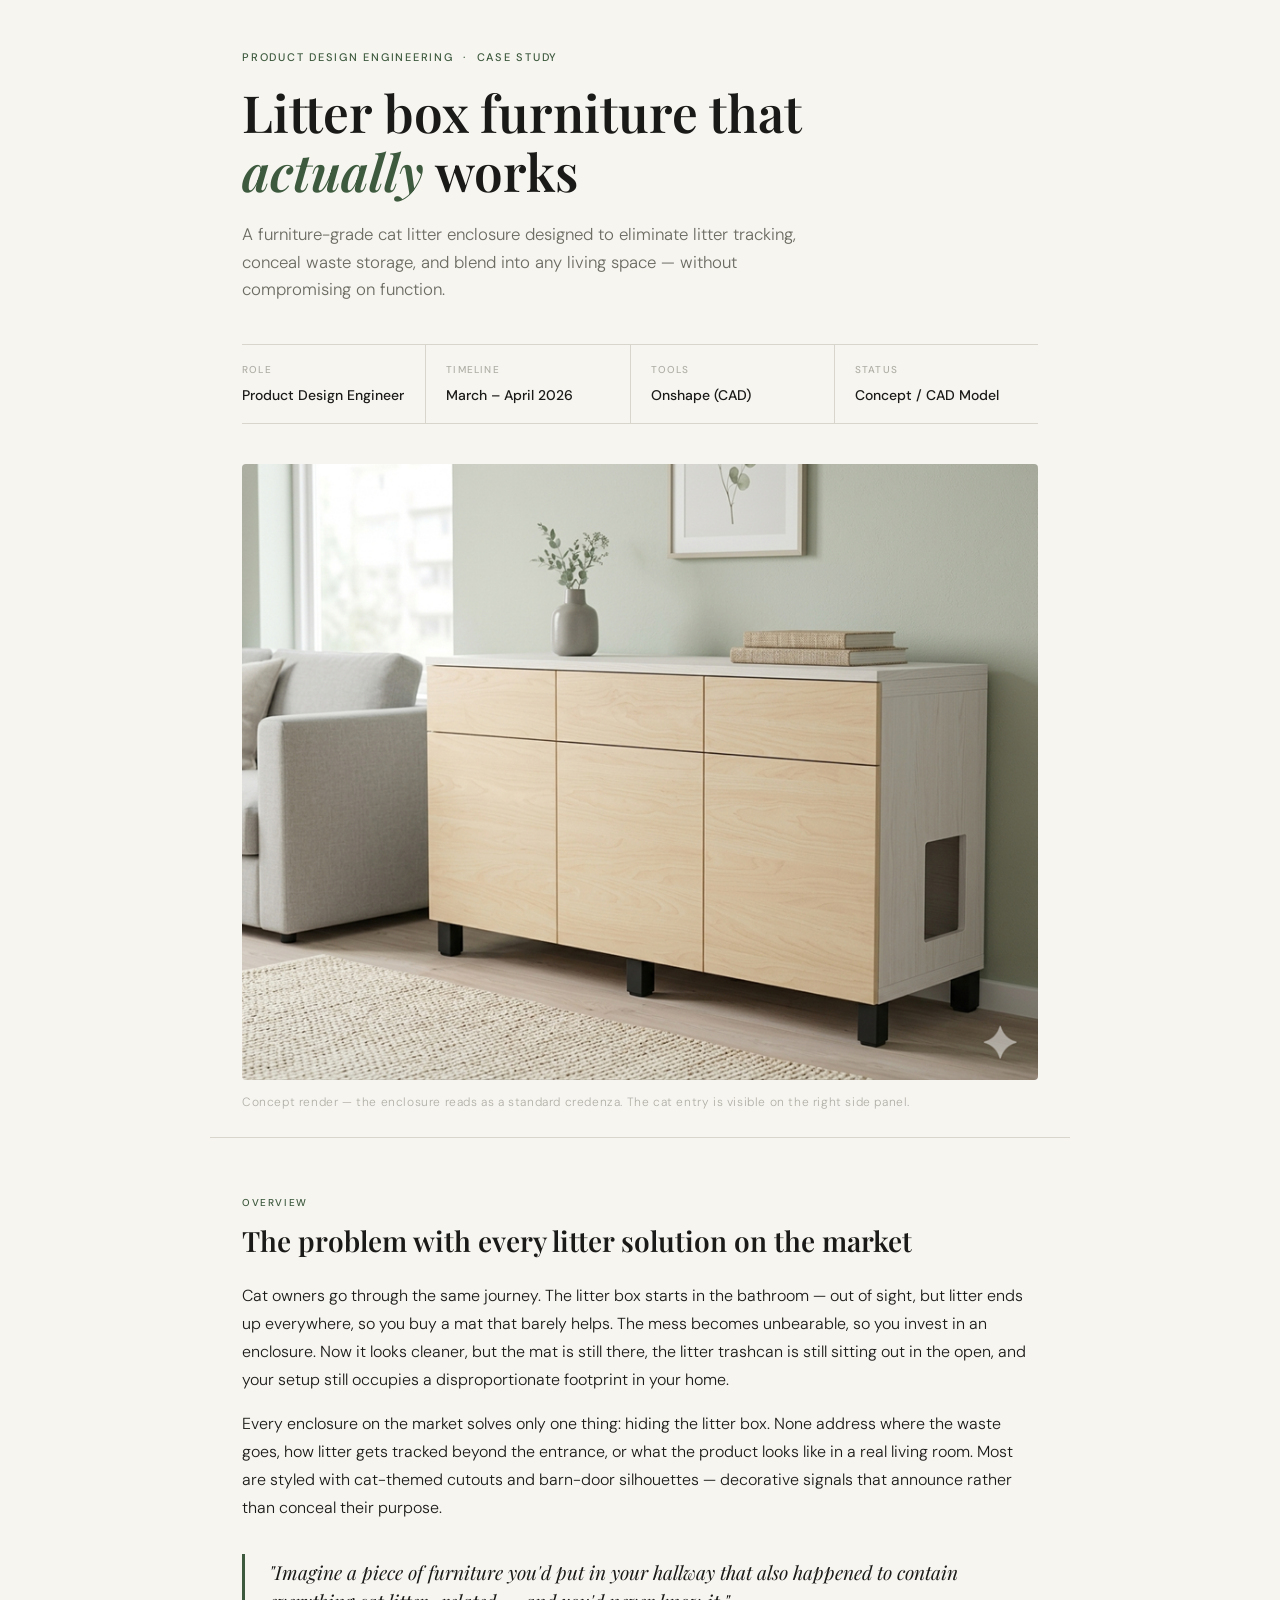
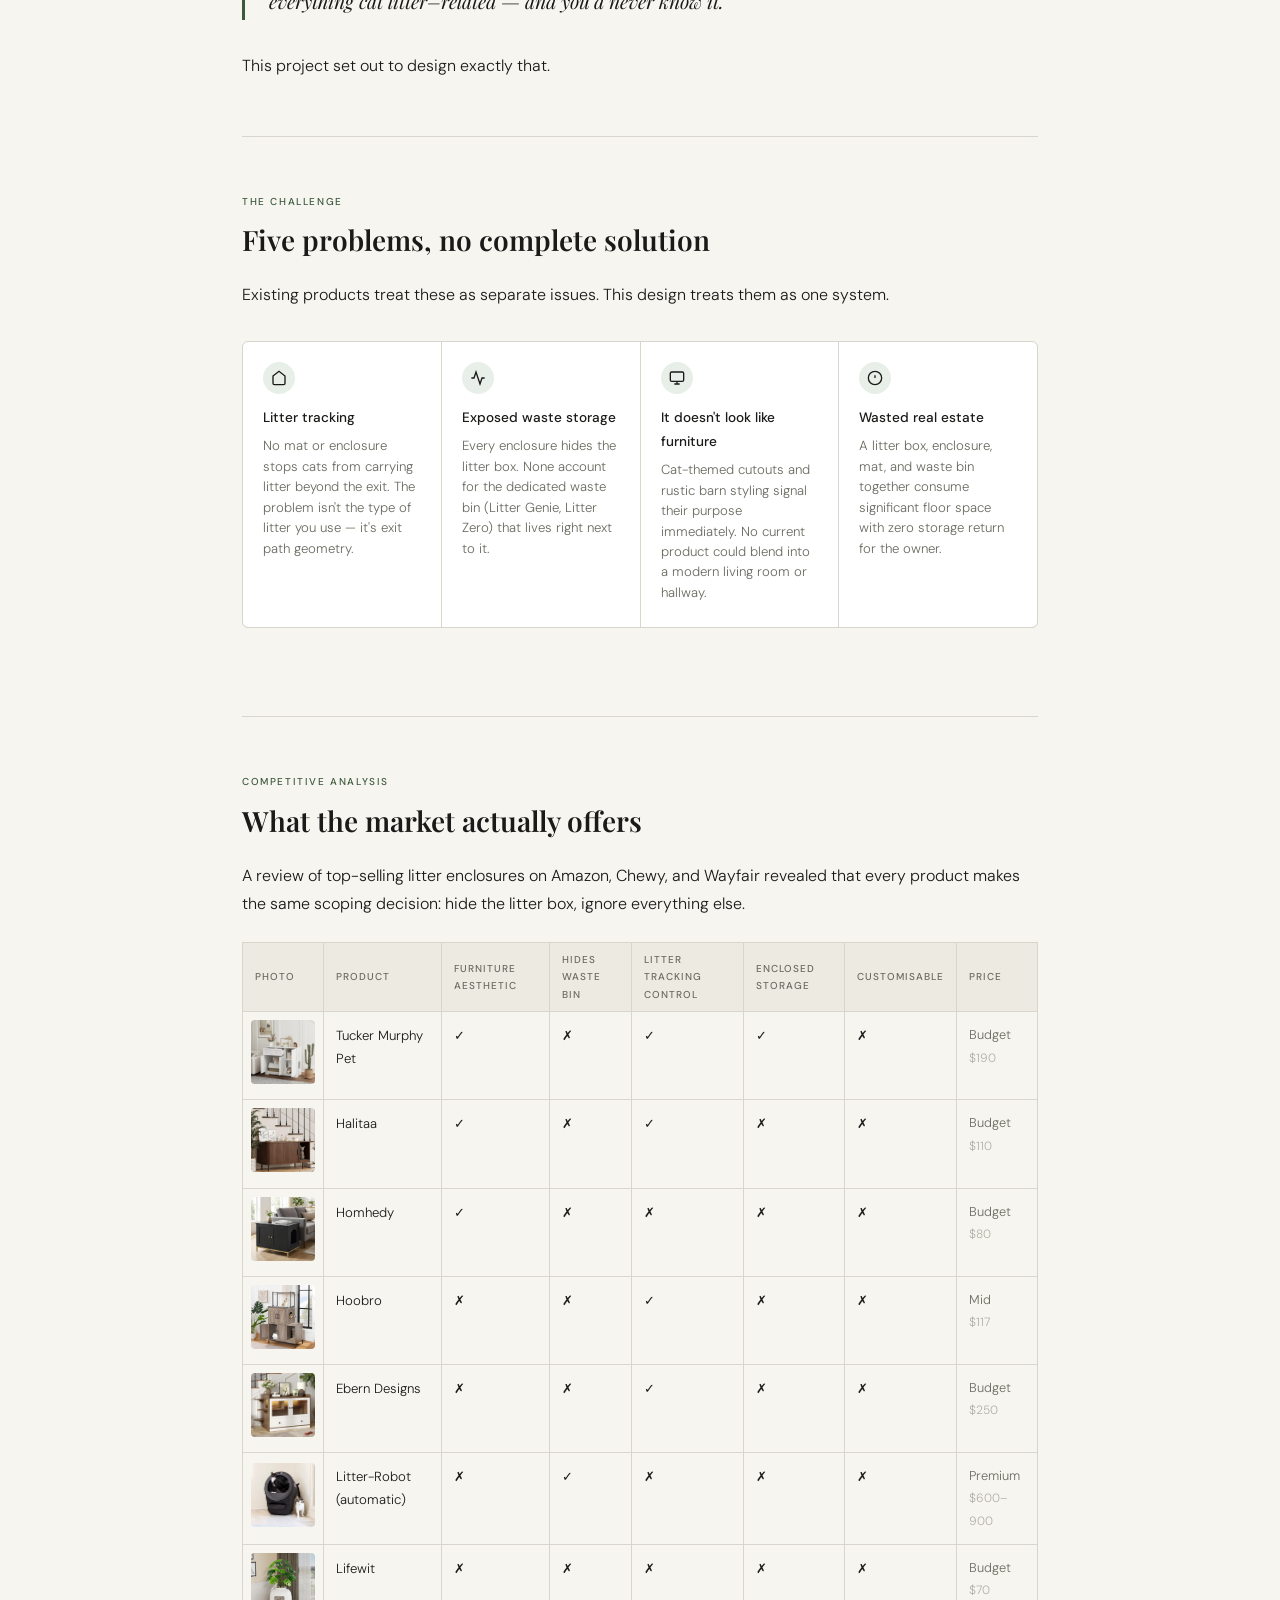
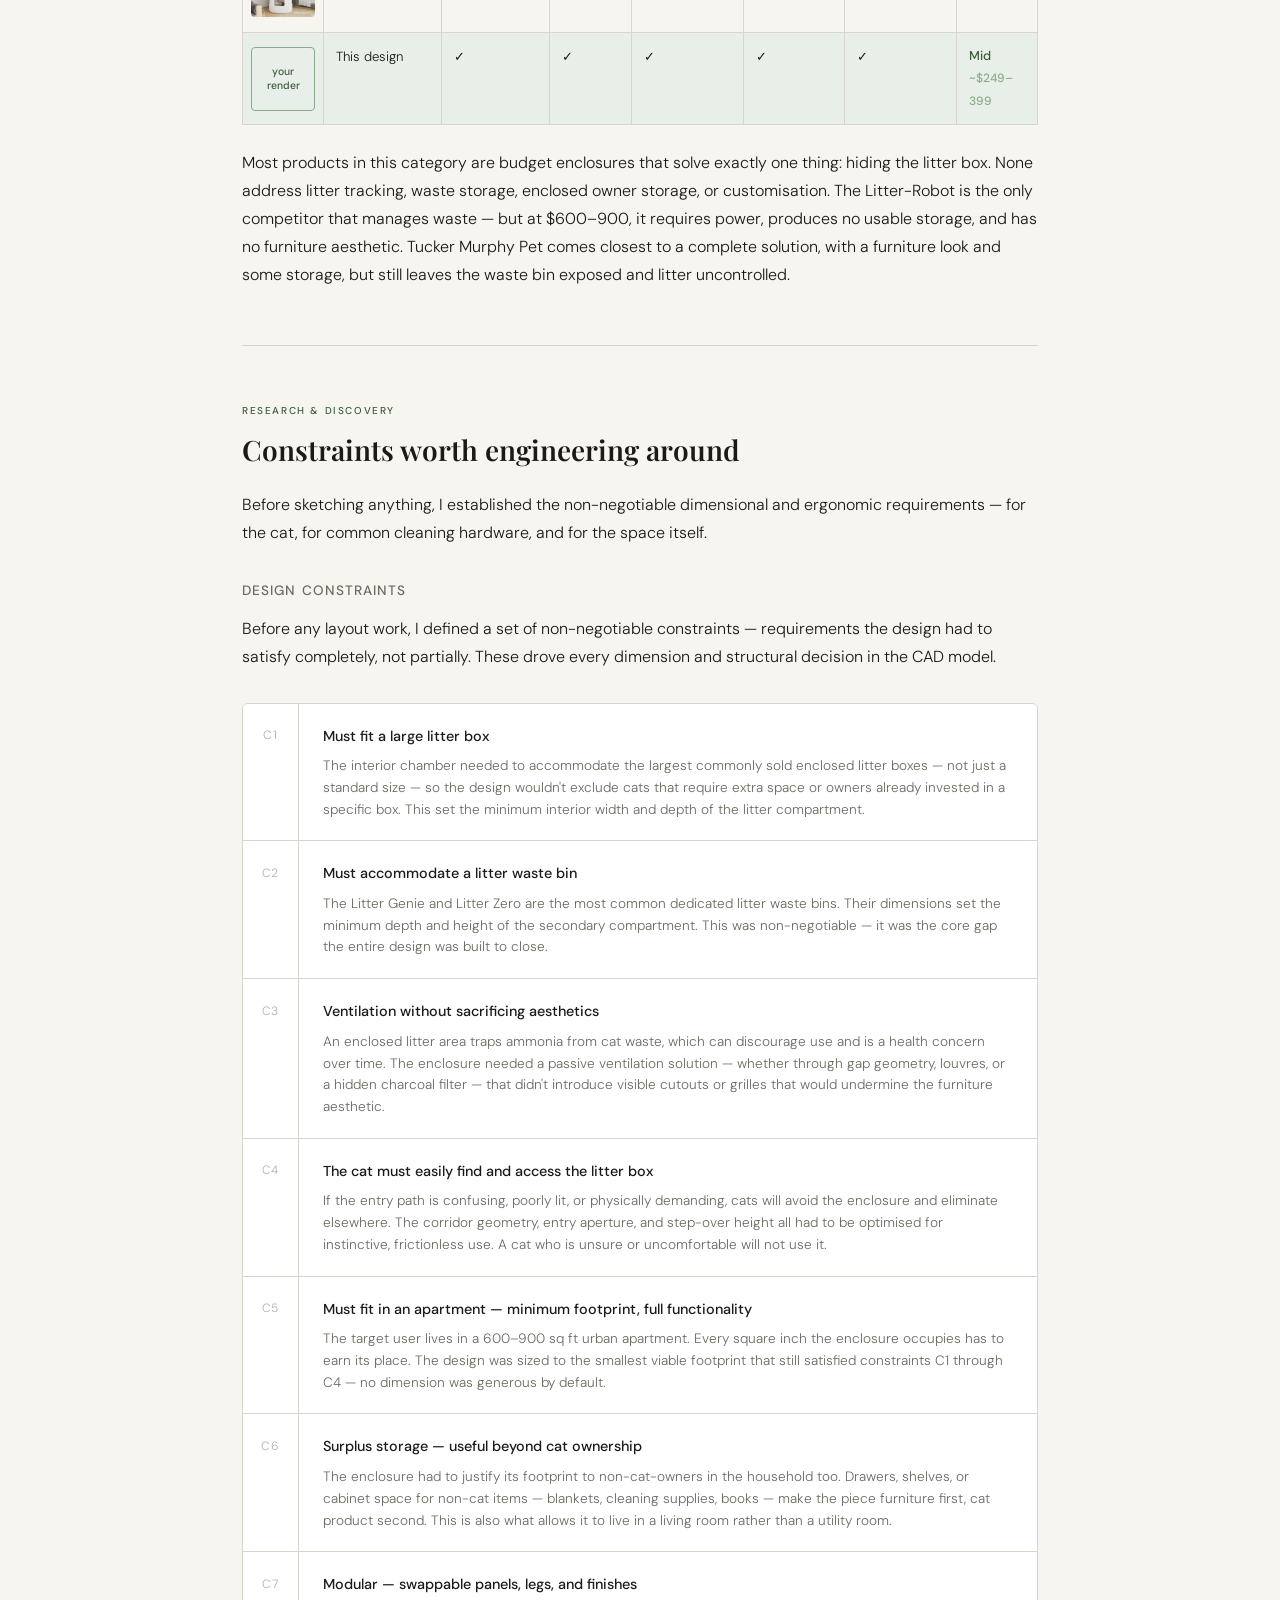
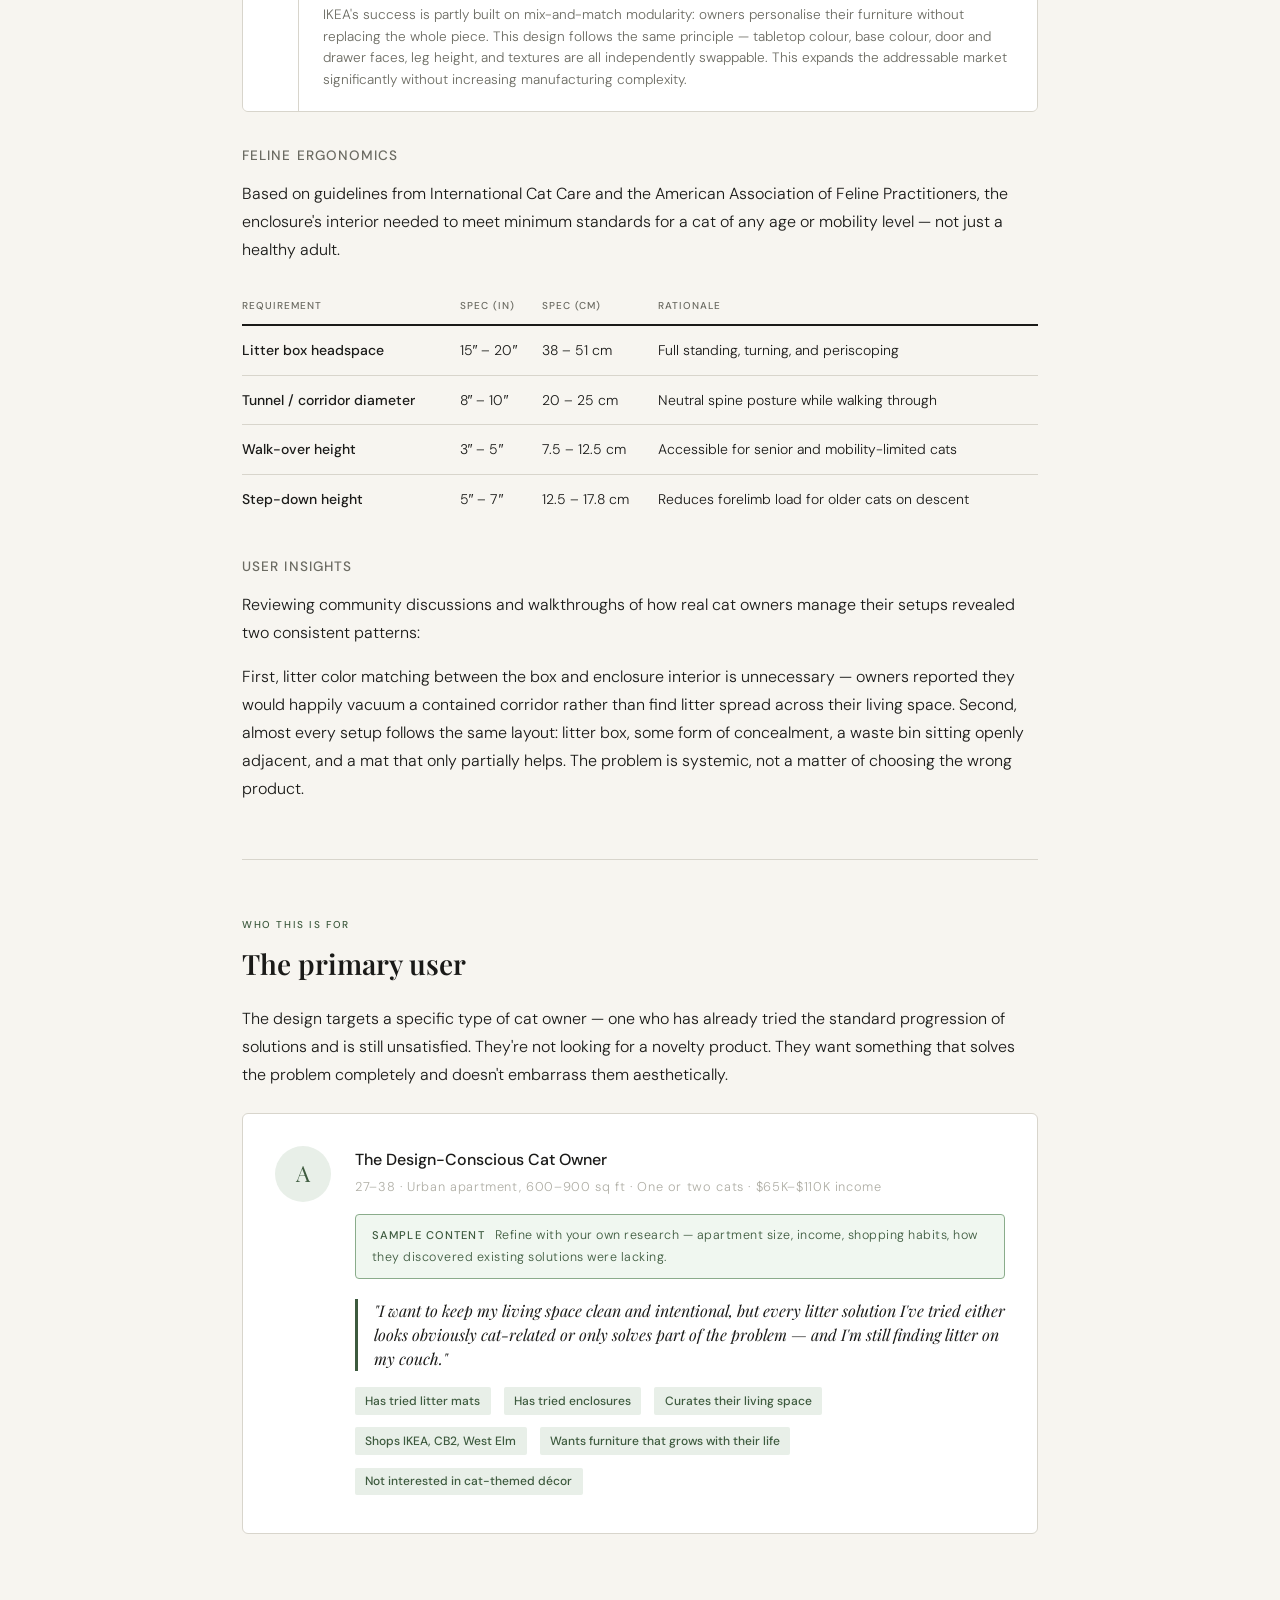
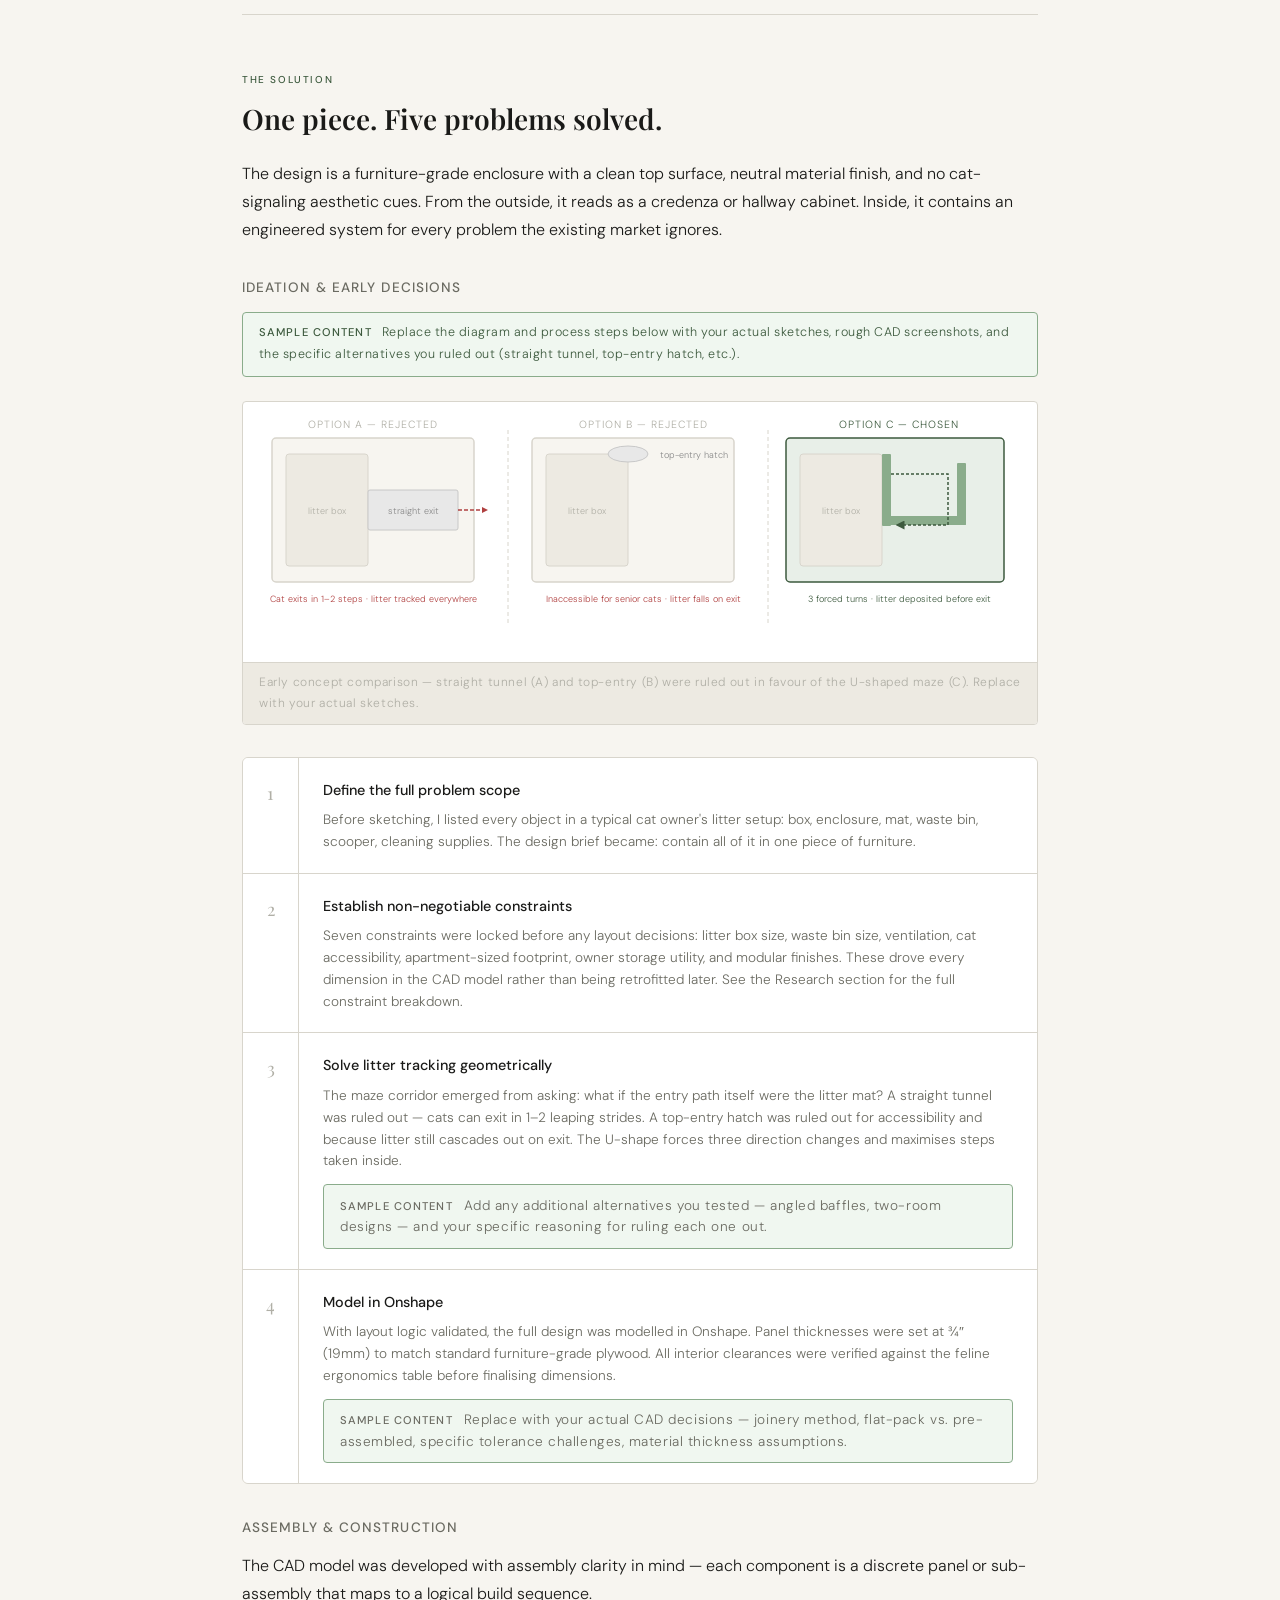
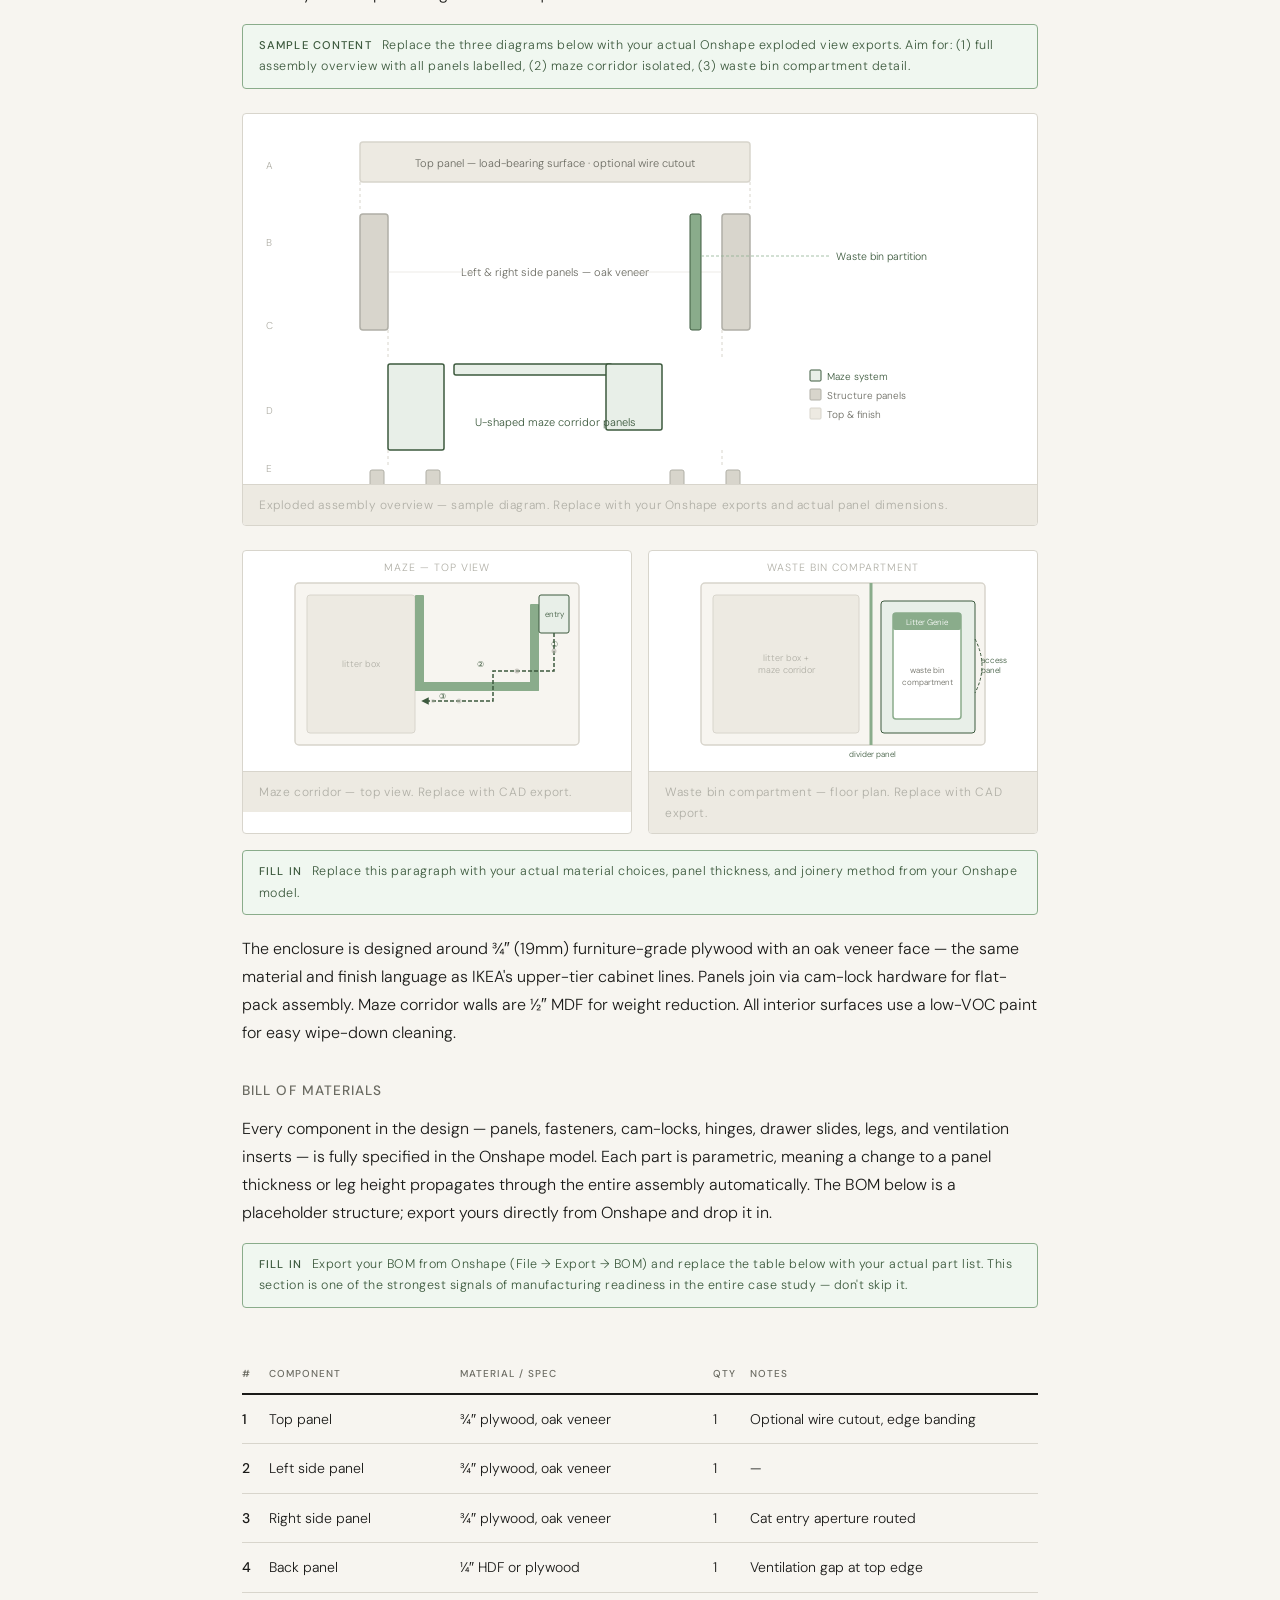
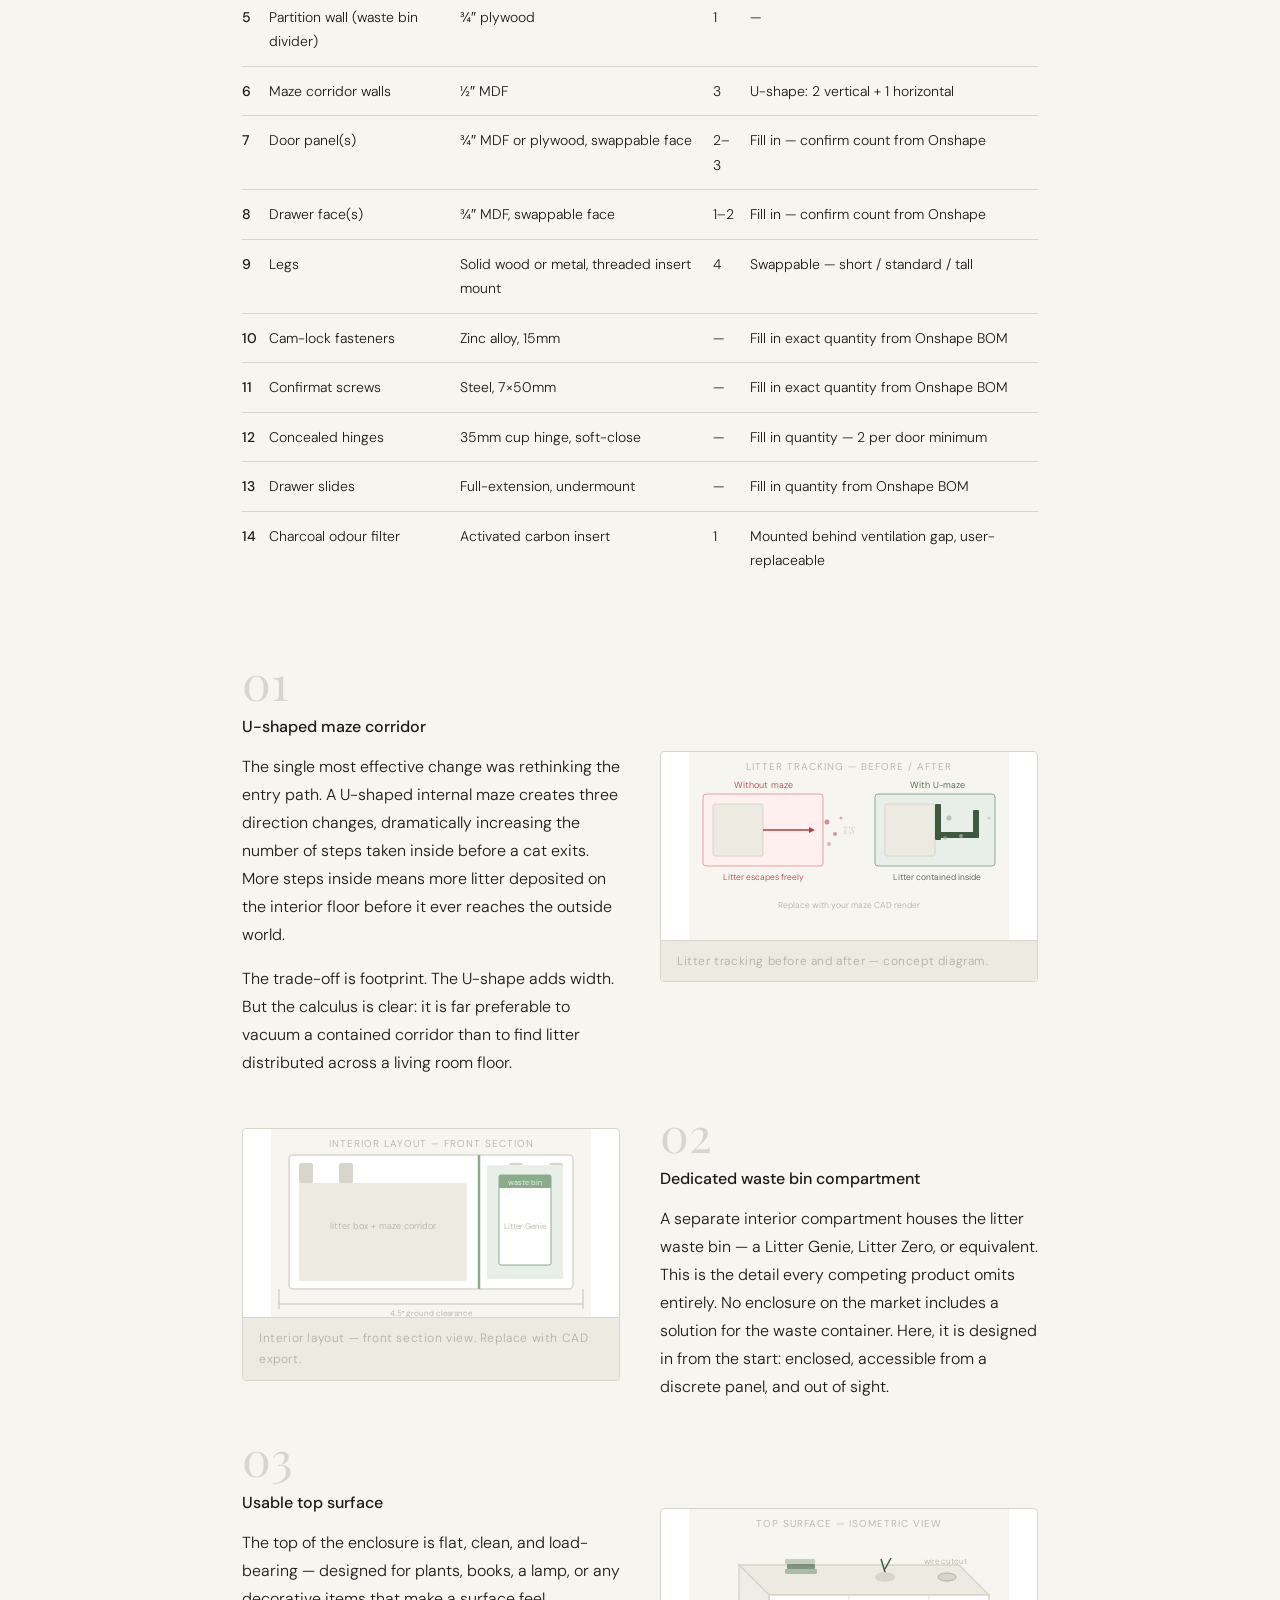
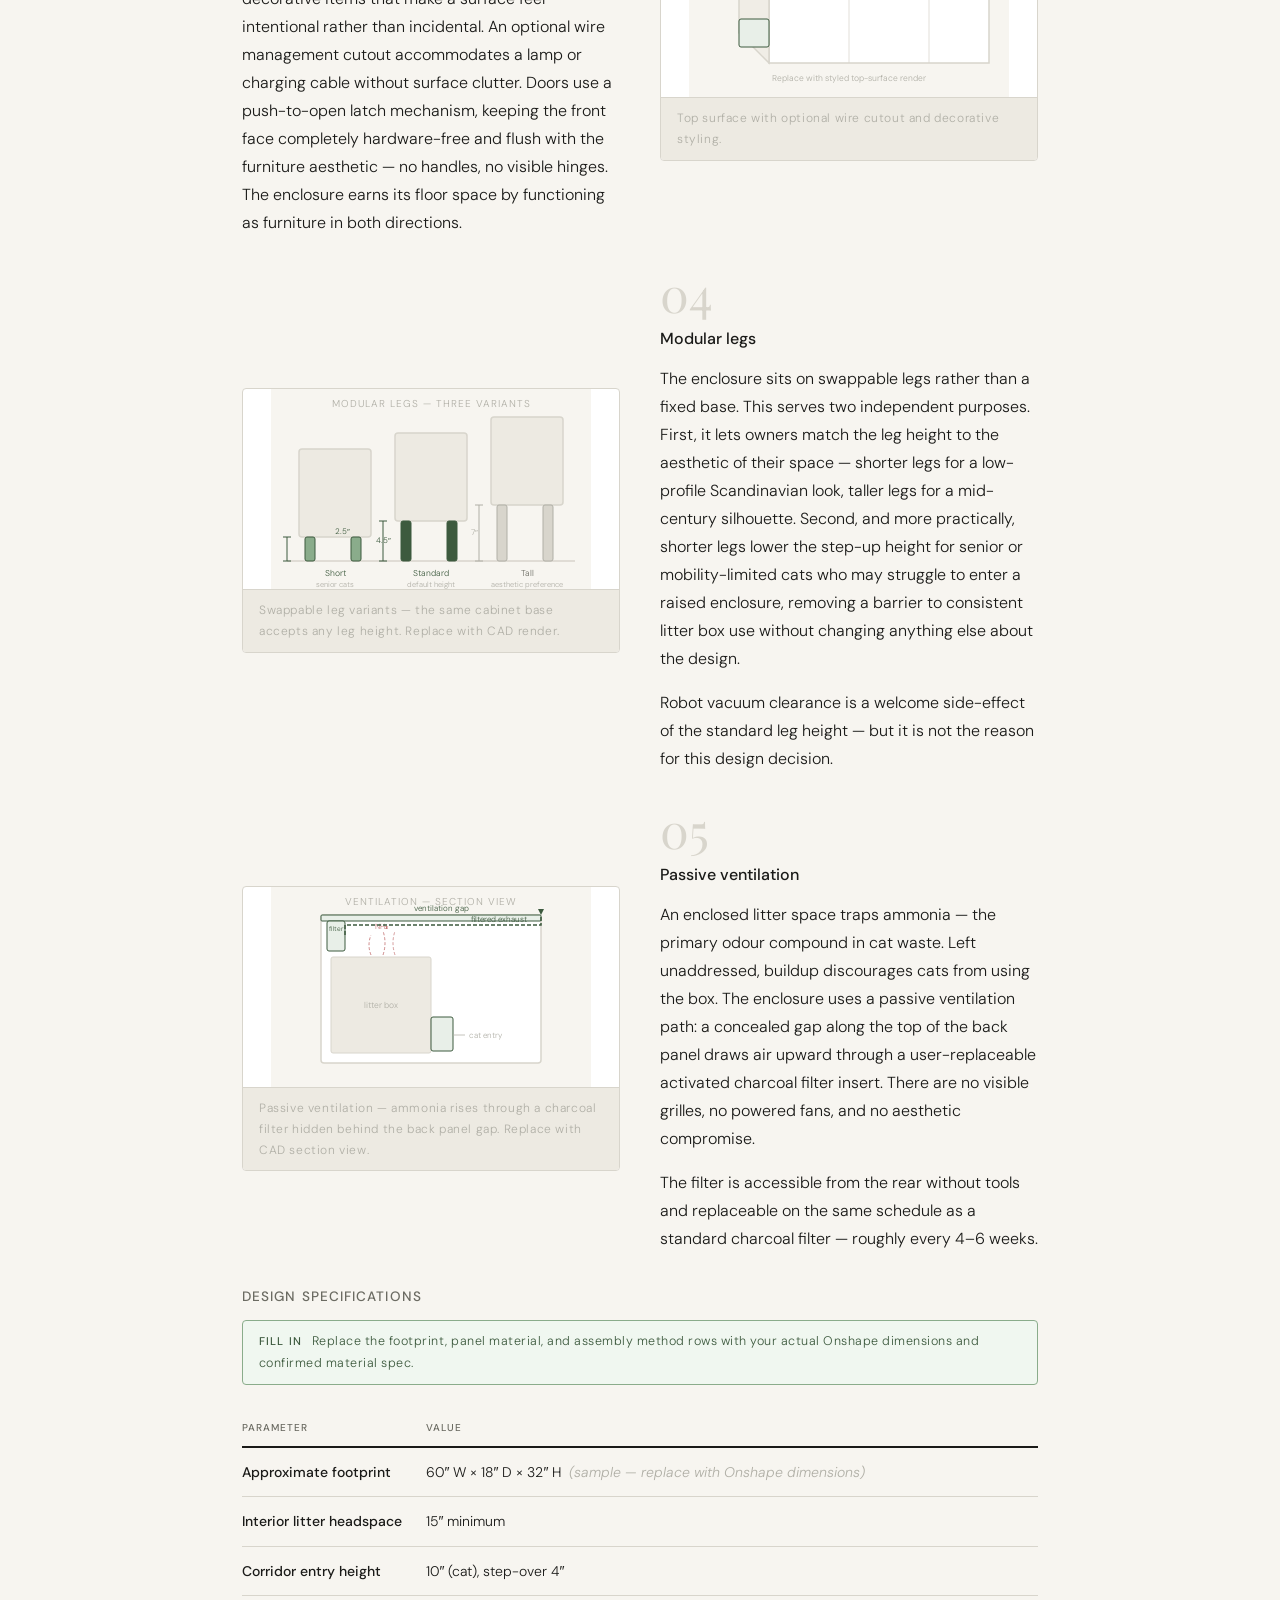
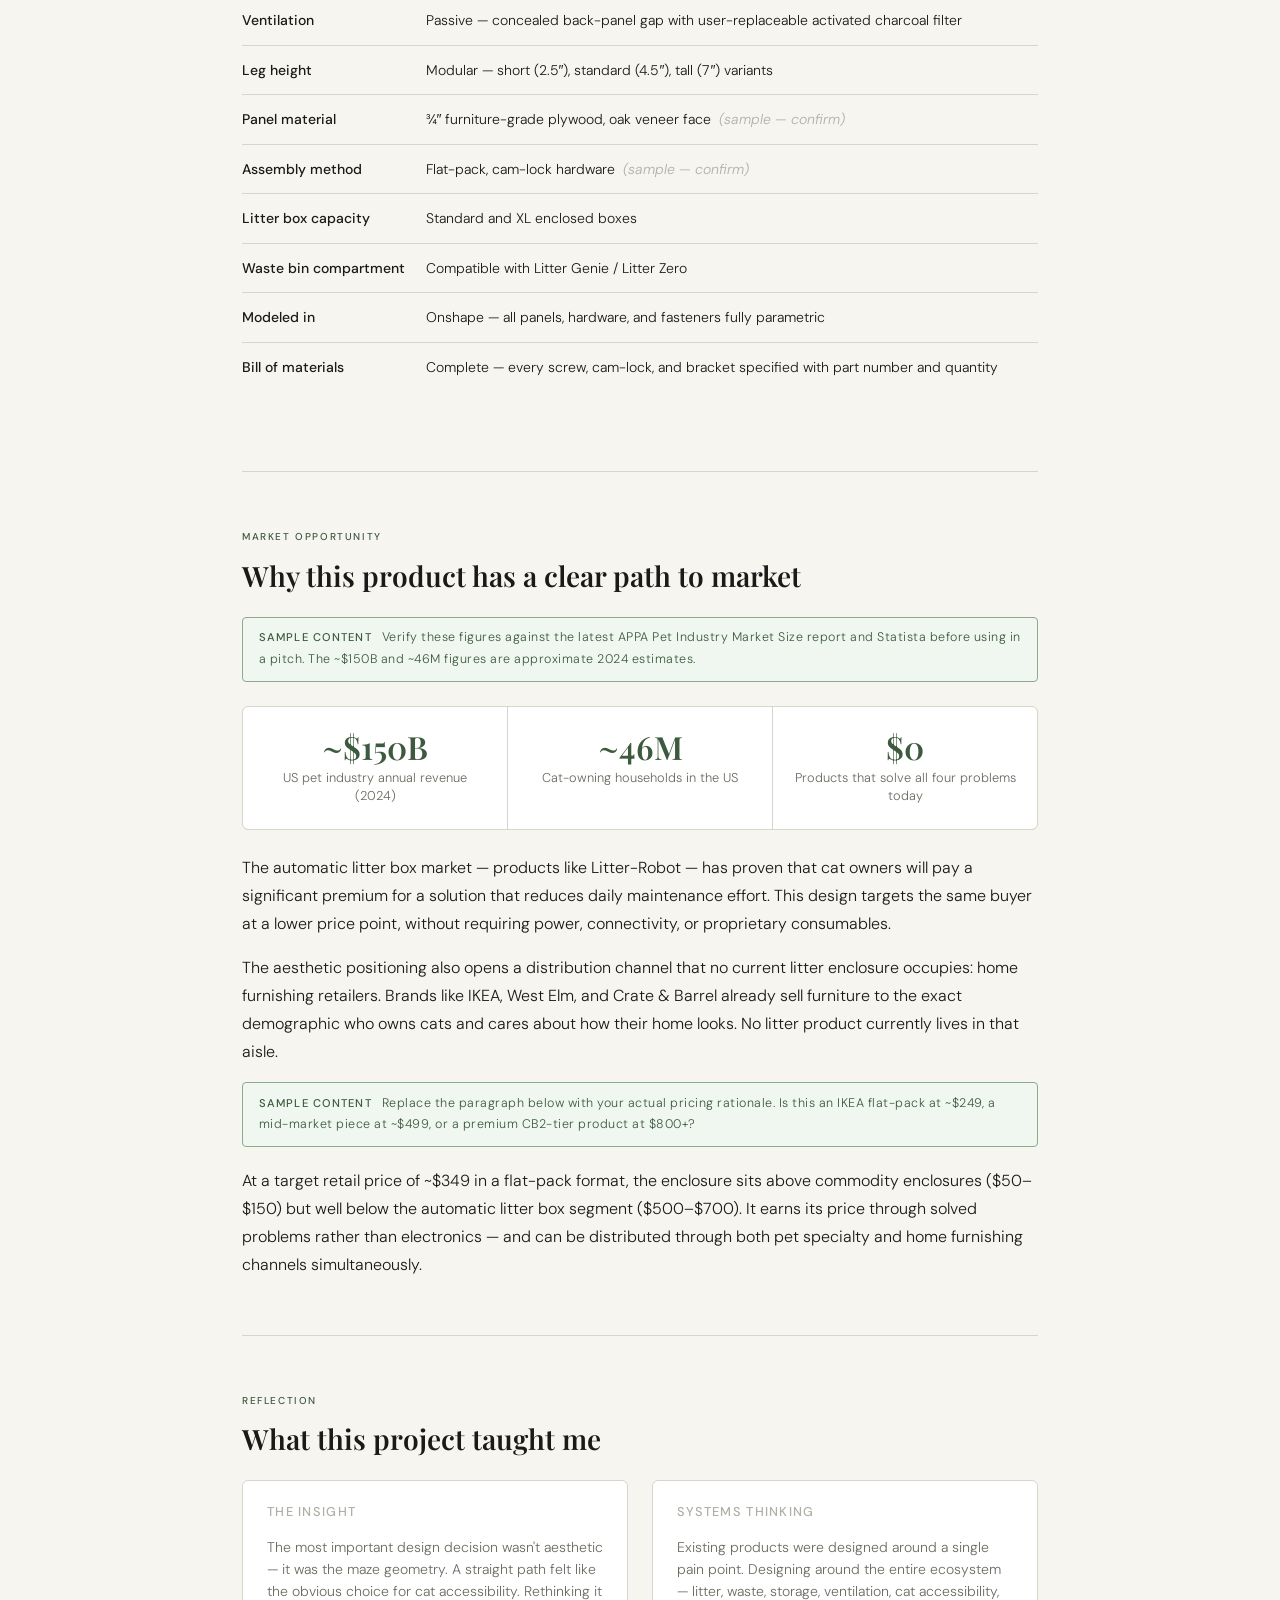
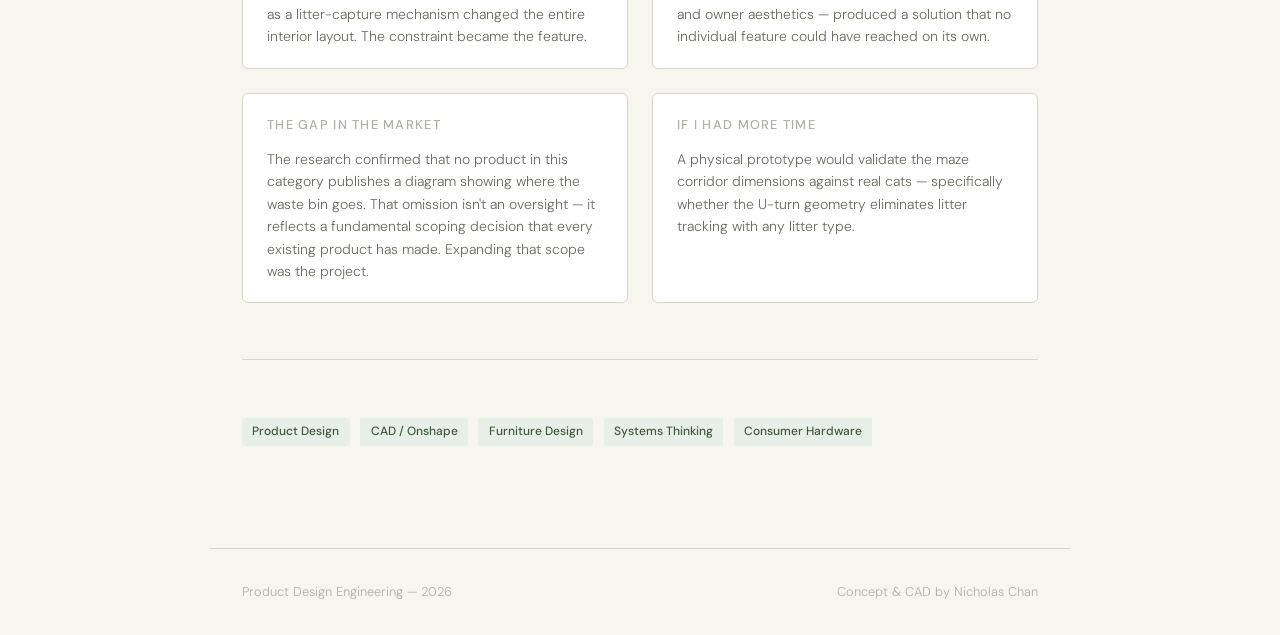
==== commit 98921012: "Competitor analysis done" ====
--- a/case_study.html
+++ b/case_study.html
@@ -117,7 +117,7 @@
       }
       .hero-img {
         width: 100%;
-        max-height: 520px;
+        /* max-height: 520px; */
         object-fit: cover;
         object-position: center;
         display: block;
@@ -230,7 +230,7 @@
 
       .problem-grid {
         display: grid;
-        grid-template-columns: repeat(2, 1fr);
+        grid-template-columns: repeat(auto-fit, minmax(180px, 1fr));
         gap: 1px;
         background: var(--rule);
         border: 1px solid var(--rule);
@@ -242,6 +242,10 @@
         .problem-grid {
           grid-template-columns: 1fr;
         }
+      }
+      .bom-table-wrap {
+        overflow-x: auto;
+        margin: 1.5rem 0;
       }
       .problem-card {
         background: var(--paper-card);
@@ -664,7 +668,7 @@
       <!-- THE CHALLENGE -->
       <section>
         <p class="section-label">The Challenge</p>
-        <h2>Four problems, no complete solution</h2>
+        <h2>Five problems, no complete solution</h2>
         <p>
           Existing products treat these as separate issues. This design treats
           them as one system.
@@ -686,7 +690,8 @@
             <h4>Litter tracking</h4>
             <p>
               No mat or enclosure stops cats from carrying litter beyond the
-              exit. The problem isn't containment — it's exit path geometry.
+              exit. The problem isn't the type of litter you use — it's exit
+              path geometry.
             </p>
           </div>
           <div class="problem-card">
@@ -764,111 +769,297 @@
           Wayfair revealed that every product makes the same scoping decision:
           hide the litter box, ignore everything else.
         </p>
+
         <table class="comp-table">
           <thead>
             <tr>
+              <th style="width: 80px">Photo</th>
               <th>Product</th>
-              <th>Hides litter box</th>
+              <th>Furniture aesthetic</th>
               <th>Hides waste bin</th>
               <th>Litter tracking control</th>
-              <th>Storage</th>
-              <th>Usable top surface</th>
-              <th>Furniture aesthetic</th>
+              <th>Enclosed storage</th>
+              <th>Customisable</th>
+              <th>Price</th>
             </tr>
           </thead>
           <tbody>
-            <!-- <tr>
-              <td>DIY cutting up IKEA furniture </td>
+            <tr>
+              <td
+                style="
+                  padding: 0.5rem;
+                  vertical-align: middle;
+                  text-align: center;
+                "
+              >
+                <img
+                  src="images/competitors/tucker_murphy_pet.jpg"
+                  style="
+                    width: 64px;
+                    height: 64px;
+                    object-fit: cover;
+                    border-radius: 4px;
+                  "
+                />
+              </td>
+              <td>Tucker Murphy Pet</td>
+              <td class="check">✓</td>
+              <td class="cross">✗</td>
+              <td class="check">✓</td>
+              <td class="check">✓</td>
+              <td class="cross">✗</td>
+              <td style="color: var(--ink-muted); font-size: 0.8rem">
+                Budget<br /><span
+                  style="color: var(--ink-faint); font-size: 0.75rem"
+                  >$190</span
+                >
+              </td>
+            </tr>
+            <tr>
+              <td
+                style="
+                  padding: 0.5rem;
+                  vertical-align: middle;
+                  text-align: center;
+                "
+              >
+                <img
+                  src="images/competitors/halitaa.jpg"
+                  style="
+                    width: 64px;
+                    height: 64px;
+                    object-fit: cover;
+                    border-radius: 4px;
+                  "
+                />
+              </td>
+              <td>Halitaa</td>
+              <td class="check">✓</td>
+              <td class="cross">✗</td>
               <td class="check">✓</td>
               <td class="cross">✗</td>
               <td class="cross">✗</td>
-              <td class="cross">✗</td>
-              <td class="check">✓</td>
-              <td class="cross">✓</td>
-            </tr> -->
-            <!-- amazon.com/FEANDREA-Enclosure-Furniture-Nightstand-UPCL002X01/dp/B08H295QB2/ref=zg_bs_g_17592597011_d_sccl_10/133-6828020-2091223?psc=1 -->
-            <tr>
-              <td>Feandra</td>
-              <td class="check">✓</td>
-              <td class="cross">✗</td>
-              <td class="cross">✗</td>
-              <td class="cross">✗</td>
-              <td class="check">✓</td>
-              <td class="cross">✗</td>
-            </tr>
-            <!-- amazon.com/Homhedy-Litter-Enclosure-Furniture-Washroom/dp/B0BPPLHTB4/ref=zg_bs_g_17592597011_d_sccl_4/133-6828020-2091223?psc=1 -->
-            <tr>
-              <td>Homehedy</td>
-              <td class="check">✓</td>
-              <td class="cross">✗</td>
-              <td class="cross">✗</td>
-              <td class="cross">✗</td>
-              <td class="check">✓</td>
-              <td class="cross">✗</td>
-            </tr>
-            <!-- https://www.chewy.com/yaheetech-litter-box-furniture-cat/dp/677238 -->
-            <tr>
-              <td>Yaheetech Cat Litter Box Enclosure</td>
-              <td class="check">✓</td>
-              <td class="cross">✗</td>
-              <td class="cross">✗</td>
-              <td class="cross">✗</td>
-              <td class="check">✓</td>
-              <td class="cross">✗</td>
+              <td style="color: var(--ink-muted); font-size: 0.8rem">
+                Budget<br /><span
+                  style="color: var(--ink-faint); font-size: 0.75rem"
+                  >$110</span
+                >
+              </td>
             </tr>
             <tr>
-              <td>PAWLAND Decorative Cat House</td>
-              <td class="check">✓</td>
-              <td class="cross">✗</td>
-              <td class="cross">✗</td>
-              <td class="cross">✗</td>
-              <td class="check">✓</td>
-              <td class="cross">✓</td>
-            </tr>
-            <!-- https://www.amazon.com/s?k=halitaa&adgrpid=183420376061&hvadid=779649876179&hvdev=c&hvexpln=0&hvlocphy=9028297&hvnetw=g&hvocijid=12714700751528501789--&hvqmt=e&hvrand=12714700751528501789&hvtargid=kwd-2009920546739&hydadcr=1876_13437892_16925&mcid=2dc70e1ff2a232aabe8915afe43b0c7e&tag=googhydr-20&ref=pd_sl_5thd455urw_e -->
-            <tr>
-              <td>Halitaa</td>
-              <td class="check">✓</td>
-              <td class="cross">✗</td>
-              <td class="cross">✗</td>
-              <td class="cross">✗</td>
-              <td class="check">✓</td>
-              <td class="cross">✗</td>
-            </tr>
-            <tr>
-              <td>Litter-Robot 4 (automatic)</td>
-              <td class="check">✓</td>
+              <td
+                style="
+                  padding: 0.5rem;
+                  vertical-align: middle;
+                  text-align: center;
+                "
+              >
+                <img
+                  src="images/competitors/homhedy.jpg"
+                  style="
+                    width: 64px;
+                    height: 64px;
+                    object-fit: cover;
+                    border-radius: 4px;
+                  "
+                />
+              </td>
+              <td>Homhedy</td>
               <td class="check">✓</td>
               <td class="cross">✗</td>
               <td class="cross">✗</td>
               <td class="cross">✗</td>
               <td class="cross">✗</td>
+              <td style="color: var(--ink-muted); font-size: 0.8rem">
+                Budget<br /><span
+                  style="color: var(--ink-faint); font-size: 0.75rem"
+                  >$80</span
+                >
+              </td>
             </tr>
             <tr>
-              <td>IKEA LURVIG hack</td>
+              <td
+                style="
+                  padding: 0.5rem;
+                  vertical-align: middle;
+                  text-align: center;
+                "
+              >
+                <img
+                  src="images/competitors/hoobro.jpg"
+                  style="
+                    width: 64px;
+                    height: 64px;
+                    object-fit: cover;
+                    border-radius: 4px;
+                  "
+                />
+              </td>
+              <td>Hoobro</td>
+              <td class="cross">✗</td>
+              <td class="cross">✗</td>
+              <td class="check">✓</td>
+              <td class="cross">✗</td>
+              <td class="cross">✗</td>
+              <td style="color: var(--ink-muted); font-size: 0.8rem">
+                Mid<br /><span
+                  style="color: var(--ink-faint); font-size: 0.75rem"
+                  >$117</span
+                >
+              </td>
+            </tr>
+            <tr>
+              <td
+                style="
+                  padding: 0.5rem;
+                  vertical-align: middle;
+                  text-align: center;
+                "
+              >
+                <img
+                  src="images/competitors/ebern_designs.jpg"
+                  style="
+                    width: 64px;
+                    height: 64px;
+                    object-fit: cover;
+                    border-radius: 4px;
+                  "
+                />
+              </td>
+              <td>Ebern Designs</td>
+              <td class="cross">✗</td>
+              <td class="cross">✗</td>
+              <td class="check">✓</td>
+              <td class="cross">✗</td>
+              <td class="cross">✗</td>
+              <td style="color: var(--ink-muted); font-size: 0.8rem">
+                Budget<br /><span
+                  style="color: var(--ink-faint); font-size: 0.75rem"
+                  >$250</span
+                >
+              </td>
+            </tr>
+            <tr>
+              <td
+                style="
+                  padding: 0.5rem;
+                  vertical-align: middle;
+                  text-align: center;
+                "
+              >
+                <img
+                  src="images/competitors/litter_robot.jpg"
+                  style="
+                    width: 64px;
+                    height: 64px;
+                    object-fit: cover;
+                    border-radius: 4px;
+                  "
+                />
+              </td>
+              <td>Litter-Robot (automatic)</td>
+              <td class="cross">✗</td>
               <td class="check">✓</td>
               <td class="cross">✗</td>
               <td class="cross">✗</td>
               <td class="cross">✗</td>
-              <td class="check">✓</td>
-              <td class="check">✓</td>
+              <td style="color: var(--ink-muted); font-size: 0.8rem">
+                Premium<br /><span
+                  style="color: var(--ink-faint); font-size: 0.75rem"
+                  >$600–900</span
+                >
+              </td>
+            </tr>
+            <tr>
+              <td
+                style="
+                  padding: 0.5rem;
+                  vertical-align: middle;
+                  text-align: center;
+                "
+              >
+                <img
+                  src="images/competitors/lifewit.jpg"
+                  style="
+                    width: 64px;
+                    height: 64px;
+                    object-fit: cover;
+                    border-radius: 4px;
+                  "
+                />
+              </td>
+              <td>Lifewit</td>
+              <td class="cross">✗</td>
+              <td class="cross">✗</td>
+              <td class="cross">✗</td>
+              <td class="cross">✗</td>
+              <td class="cross">✗</td>
+              <td style="color: var(--ink-muted); font-size: 0.8rem">
+                Budget<br /><span
+                  style="color: var(--ink-faint); font-size: 0.75rem"
+                  >$70</span
+                >
+              </td>
             </tr>
             <tr class="this-design">
+              <td
+                style="
+                  padding: 0.5rem;
+                  vertical-align: middle;
+                  text-align: center;
+                  background: var(--accent-light);
+                "
+              >
+                <div
+                  style="
+                    width: 64px;
+                    height: 64px;
+                    background: #e8efe8;
+                    border-radius: 4px;
+                    border: 1px solid #8aac8b;
+                    display: flex;
+                    align-items: center;
+                    justify-content: center;
+                    font-size: 0.65rem;
+                    color: #3d5a3e;
+                    text-align: center;
+                    line-height: 1.3;
+                  "
+                >
+                  your<br />render
+                </div>
+              </td>
               <td>This design</td>
               <td class="check">✓</td>
               <td class="check">✓</td>
               <td class="check">✓</td>
               <td class="check">✓</td>
               <td class="check">✓</td>
-              <td class="check">✓</td>
+              <td
+                style="
+                  color: var(--accent);
+                  font-size: 0.8rem;
+                  font-weight: 500;
+                  background: var(--accent-light);
+                "
+              >
+                Mid<br /><span
+                  style="color: var(--accent-mid); font-size: 0.75rem"
+                  >~$249–399</span
+                >
+              </td>
             </tr>
           </tbody>
         </table>
         <p>
-          Notably, no product reviewed included any diagram or documentation
-          showing where the waste bin should go. That omission in marketing
-          materials reflects a genuine gap in the product design itself — not
-          just in communication.
+          Most products in this category are budget enclosures that solve
+          exactly one thing: hiding the litter box. None address litter
+          tracking, waste storage, enclosed owner storage, or customisation. The
+          Litter-Robot is the only competitor that manages waste — but at
+          $600–900, it requires power, produces no usable storage, and has no
+          furniture aesthetic. Tucker Murphy Pet comes closest to a complete
+          solution, with a furniture look and some storage, but still leaves the
+          waste bin exposed and litter uncontrolled.
         </p>
       </section>
 
@@ -881,6 +1072,180 @@
           dimensional and ergonomic requirements — for the cat, for common
           cleaning hardware, and for the space itself.
         </p>
+
+        <h3>Design constraints</h3>
+        <p>
+          Before any layout work, I defined a set of non-negotiable constraints
+          — requirements the design had to satisfy completely, not partially.
+          These drove every dimension and structural decision in the CAD model.
+        </p>
+
+        <div class="process-steps" style="margin-bottom: 2rem">
+          <div class="process-step">
+            <div
+              class="process-step-num"
+              style="
+                font-size: 0.75rem;
+                font-family: var(--sans);
+                letter-spacing: 0.05em;
+                padding-top: 1.35rem;
+              "
+            >
+              C1
+            </div>
+            <div class="process-step-body">
+              <h4>Must fit a large litter box</h4>
+              <p>
+                The interior chamber needed to accommodate the largest commonly
+                sold enclosed litter boxes — not just a standard size — so the
+                design wouldn't exclude cats that require extra space or owners
+                already invested in a specific box. This set the minimum
+                interior width and depth of the litter compartment.
+              </p>
+            </div>
+          </div>
+          <div class="process-step">
+            <div
+              class="process-step-num"
+              style="
+                font-size: 0.75rem;
+                font-family: var(--sans);
+                letter-spacing: 0.05em;
+                padding-top: 1.35rem;
+              "
+            >
+              C2
+            </div>
+            <div class="process-step-body">
+              <h4>Must accommodate a litter waste bin</h4>
+              <p>
+                The Litter Genie and Litter Zero are the most common dedicated
+                litter waste bins. Their dimensions set the minimum depth and
+                height of the secondary compartment. This was non-negotiable —
+                it was the core gap the entire design was built to close.
+              </p>
+            </div>
+          </div>
+          <div class="process-step">
+            <div
+              class="process-step-num"
+              style="
+                font-size: 0.75rem;
+                font-family: var(--sans);
+                letter-spacing: 0.05em;
+                padding-top: 1.35rem;
+              "
+            >
+              C3
+            </div>
+            <div class="process-step-body">
+              <h4>Ventilation without sacrificing aesthetics</h4>
+              <p>
+                An enclosed litter area traps ammonia from cat waste, which can
+                discourage use and is a health concern over time. The enclosure
+                needed a passive ventilation solution — whether through gap
+                geometry, louvres, or a hidden charcoal filter — that didn't
+                introduce visible cutouts or grilles that would undermine the
+                furniture aesthetic.
+              </p>
+            </div>
+          </div>
+          <div class="process-step">
+            <div
+              class="process-step-num"
+              style="
+                font-size: 0.75rem;
+                font-family: var(--sans);
+                letter-spacing: 0.05em;
+                padding-top: 1.35rem;
+              "
+            >
+              C4
+            </div>
+            <div class="process-step-body">
+              <h4>The cat must easily find and access the litter box</h4>
+              <p>
+                If the entry path is confusing, poorly lit, or physically
+                demanding, cats will avoid the enclosure and eliminate
+                elsewhere. The corridor geometry, entry aperture, and step-over
+                height all had to be optimised for instinctive, frictionless
+                use. A cat who is unsure or uncomfortable will not use it.
+              </p>
+            </div>
+          </div>
+          <div class="process-step">
+            <div
+              class="process-step-num"
+              style="
+                font-size: 0.75rem;
+                font-family: var(--sans);
+                letter-spacing: 0.05em;
+                padding-top: 1.35rem;
+              "
+            >
+              C5
+            </div>
+            <div class="process-step-body">
+              <h4>
+                Must fit in an apartment — minimum footprint, full functionality
+              </h4>
+              <p>
+                The target user lives in a 600–900 sq ft urban apartment. Every
+                square inch the enclosure occupies has to earn its place. The
+                design was sized to the smallest viable footprint that still
+                satisfied constraints C1 through C4 — no dimension was generous
+                by default.
+              </p>
+            </div>
+          </div>
+          <div class="process-step">
+            <div
+              class="process-step-num"
+              style="
+                font-size: 0.75rem;
+                font-family: var(--sans);
+                letter-spacing: 0.05em;
+                padding-top: 1.35rem;
+              "
+            >
+              C6
+            </div>
+            <div class="process-step-body">
+              <h4>Surplus storage — useful beyond cat ownership</h4>
+              <p>
+                The enclosure had to justify its footprint to non-cat-owners in
+                the household too. Drawers, shelves, or cabinet space for
+                non-cat items — blankets, cleaning supplies, books — make the
+                piece furniture first, cat product second. This is also what
+                allows it to live in a living room rather than a utility room.
+              </p>
+            </div>
+          </div>
+          <div class="process-step">
+            <div
+              class="process-step-num"
+              style="
+                font-size: 0.75rem;
+                font-family: var(--sans);
+                letter-spacing: 0.05em;
+                padding-top: 1.35rem;
+              "
+            >
+              C7
+            </div>
+            <div class="process-step-body">
+              <h4>Modular — swappable panels, legs, and finishes</h4>
+              <p>
+                IKEA's success is partly built on mix-and-match modularity:
+                owners personalise their furniture without replacing the whole
+                piece. This design follows the same principle — tabletop colour,
+                base colour, door and drawer faces, leg height, and textures are
+                all independently swappable. This expands the addressable market
+                significantly without increasing manufacturing complexity.
+              </p>
+            </div>
+          </div>
+        </div>
 
         <h3>Feline ergonomics</h3>
         <p>
@@ -906,61 +1271,25 @@
               <td>Full standing, turning, and periscoping</td>
             </tr>
             <tr>
-              <td>Step-over entry height</td>
-              <td>3″ – 5″</td>
-              <td>7.5 – 12.5 cm</td>
-              <td>Accessible for senior and mobility-limited cats</td>
-            </tr>
-            <tr>
               <td>Tunnel / corridor diameter</td>
               <td>8″ – 10″</td>
               <td>20 – 25 cm</td>
               <td>Neutral spine posture while walking through</td>
             </tr>
             <tr>
-              <td>Step rise (if stairs included)</td>
+              <td>Walk-over height</td>
+              <td>3″ – 5″</td>
+              <td>7.5 – 12.5 cm</td>
+              <td>Accessible for senior and mobility-limited cats</td>
+            </tr>
+            <tr>
+              <td>Step-down height</td>
               <td>5″ – 7″</td>
               <td>12.5 – 17.8 cm</td>
               <td>Reduces forelimb load for older cats on descent</td>
             </tr>
           </tbody>
         </table>
-
-        <h3>Robot vacuum clearance</h3>
-        <p>
-          The base of the enclosure needed enough ground clearance to let a
-          robot vacuum pass underneath — eliminating one of the most tedious
-          cleaning tasks for cat owners.
-        </p>
-        <table class="spec-table">
-          <thead>
-            <tr>
-              <th>Robot type</th>
-              <th>Required clearance</th>
-              <th>Source</th>
-            </tr>
-          </thead>
-          <tbody>
-            <tr>
-              <td>Standard (no LiDAR)</td>
-              <td>3.8″ – 4.0″</td>
-              <td>iRobot Roomba j/s series specs; RTINGS.com testing</td>
-            </tr>
-            <tr>
-              <td>LiDAR turret (Roborock, Dreame)</td>
-              <td>4.2″ – 4.5″</td>
-              <td>Roborock S8 Pro Ultra teardown; RTINGS.com</td>
-            </tr>
-          </tbody>
-        </table>
-        <div class="insight">
-          <p>
-            <strong>Key insight:</strong> Standard manufacturer height specs
-            understate real-world clearance needs by 0.25–0.5″ due to suspension
-            compression on rug transitions. The design targets 4.5″ ground
-            clearance to cover both robot types without adjustment.
-          </p>
-        </div>
 
         <h3>User insights</h3>
         <p>
@@ -1011,9 +1340,11 @@
             <div class="persona-attrs">
               <span class="tag">Has tried litter mats</span>
               <span class="tag">Has tried enclosures</span>
-              <span class="tag">Owns a robot vacuum</span>
               <span class="tag">Curates their living space</span>
               <span class="tag">Shops IKEA, CB2, West Elm</span>
+              <span class="tag"
+                >Wants furniture that grows with their life</span
+              >
               <span class="tag">Not interested in cat-themed décor</span>
             </div>
           </div>
@@ -1023,7 +1354,7 @@
       <!-- THE SOLUTION -->
       <section>
         <p class="section-label">The Solution</p>
-        <h2>One piece. Four problems solved.</h2>
+        <h2>One piece. Five problems solved.</h2>
         <p>
           The design is a furniture-grade enclosure with a clean top surface,
           neutral material finish, and no cat-signaling aesthetic cues. From the
@@ -1324,10 +1655,12 @@
             <div class="process-step-body">
               <h4>Establish non-negotiable constraints</h4>
               <p>
-                Feline ergonomics, robot vacuum clearance, and litter waste bin
-                dimensions were researched and locked before any layout
-                decisions. These numbers drove the internal geometry rather than
-                being retrofitted afterward.
+                Seven constraints were locked before any layout decisions:
+                litter box size, waste bin size, ventilation, cat accessibility,
+                apartment-sized footprint, owner storage utility, and modular
+                finishes. These drove every dimension in the CAD model rather
+                than being retrofitted later. See the Research section for the
+                full constraint breakdown.
               </p>
             </div>
           </div>
@@ -2086,9 +2419,9 @@
         </div>
 
         <p class="sample-notice">
-          <strong>Sample content</strong> Replace the paragraph below with your
-          actual material choices, panel thickness, joinery method, and
-          flat-pack vs. finished assembly decision.
+          <strong>Fill in</strong> Replace this paragraph with your actual
+          material choices, panel thickness, and joinery method from your
+          Onshape model.
         </p>
         <p>
           The enclosure is designed around ¾″ (19mm) furniture-grade plywood
@@ -2098,6 +2431,137 @@
           reduction. All interior surfaces use a low-VOC paint for easy
           wipe-down cleaning.
         </p>
+
+        <h3>Bill of materials</h3>
+        <p>
+          Every component in the design — panels, fasteners, cam-locks, hinges,
+          drawer slides, legs, and ventilation inserts — is fully specified in
+          the Onshape model. Each part is parametric, meaning a change to a
+          panel thickness or leg height propagates through the entire assembly
+          automatically. The BOM below is a placeholder structure; export yours
+          directly from Onshape and drop it in.
+        </p>
+
+        <p class="sample-notice">
+          <strong>Fill in</strong> Export your BOM from Onshape (File → Export →
+          BOM) and replace the table below with your actual part list. This
+          section is one of the strongest signals of manufacturing readiness in
+          the entire case study — don't skip it.
+        </p>
+
+        <div class="bom-table-wrap">
+          <table class="spec-table">
+            <thead>
+              <tr>
+                <th>#</th>
+                <th>Component</th>
+                <th>Material / Spec</th>
+                <th>Qty</th>
+                <th>Notes</th>
+              </tr>
+            </thead>
+            <tbody>
+              <tr>
+                <td>1</td>
+                <td>Top panel</td>
+                <td>¾″ plywood, oak veneer</td>
+                <td>1</td>
+                <td>Optional wire cutout, edge banding</td>
+              </tr>
+              <tr>
+                <td>2</td>
+                <td>Left side panel</td>
+                <td>¾″ plywood, oak veneer</td>
+                <td>1</td>
+                <td>—</td>
+              </tr>
+              <tr>
+                <td>3</td>
+                <td>Right side panel</td>
+                <td>¾″ plywood, oak veneer</td>
+                <td>1</td>
+                <td>Cat entry aperture routed</td>
+              </tr>
+              <tr>
+                <td>4</td>
+                <td>Back panel</td>
+                <td>¼″ HDF or plywood</td>
+                <td>1</td>
+                <td>Ventilation gap at top edge</td>
+              </tr>
+              <tr>
+                <td>5</td>
+                <td>Partition wall (waste bin divider)</td>
+                <td>¾″ plywood</td>
+                <td>1</td>
+                <td>—</td>
+              </tr>
+              <tr>
+                <td>6</td>
+                <td>Maze corridor walls</td>
+                <td>½″ MDF</td>
+                <td>3</td>
+                <td>U-shape: 2 vertical + 1 horizontal</td>
+              </tr>
+              <tr>
+                <td>7</td>
+                <td>Door panel(s)</td>
+                <td>¾″ MDF or plywood, swappable face</td>
+                <td>2–3</td>
+                <td>Fill in — confirm count from Onshape</td>
+              </tr>
+              <tr>
+                <td>8</td>
+                <td>Drawer face(s)</td>
+                <td>¾″ MDF, swappable face</td>
+                <td>1–2</td>
+                <td>Fill in — confirm count from Onshape</td>
+              </tr>
+              <tr>
+                <td>9</td>
+                <td>Legs</td>
+                <td>Solid wood or metal, threaded insert mount</td>
+                <td>4</td>
+                <td>Swappable — short / standard / tall</td>
+              </tr>
+              <tr>
+                <td>10</td>
+                <td>Cam-lock fasteners</td>
+                <td>Zinc alloy, 15mm</td>
+                <td>—</td>
+                <td>Fill in exact quantity from Onshape BOM</td>
+              </tr>
+              <tr>
+                <td>11</td>
+                <td>Confirmat screws</td>
+                <td>Steel, 7×50mm</td>
+                <td>—</td>
+                <td>Fill in exact quantity from Onshape BOM</td>
+              </tr>
+              <tr>
+                <td>12</td>
+                <td>Concealed hinges</td>
+                <td>35mm cup hinge, soft-close</td>
+                <td>—</td>
+                <td>Fill in quantity — 2 per door minimum</td>
+              </tr>
+              <tr>
+                <td>13</td>
+                <td>Drawer slides</td>
+                <td>Full-extension, undermount</td>
+                <td>—</td>
+                <td>Fill in quantity from Onshape BOM</td>
+              </tr>
+              <tr>
+                <td>14</td>
+                <td>Charcoal odour filter</td>
+                <td>Activated carbon insert</td>
+                <td>1</td>
+                <td>Mounted behind ventilation gap, user-replaceable</td>
+              </tr>
+            </tbody>
+          </table>
+        </div>
 
         <!-- KEY FEATURES -->
         <div class="feature-row" style="margin-top: 3rem">
@@ -2491,8 +2955,11 @@
                 designed for plants, books, a lamp, or any decorative items that
                 make a surface feel intentional rather than incidental. An
                 optional wire management cutout accommodates a lamp or charging
-                cable without surface clutter. The enclosure earns its floor
-                space by functioning as furniture in both directions.
+                cable without surface clutter. Doors use a push-to-open latch
+                mechanism, keeping the front face completely hardware-free and
+                flush with the furniture aesthetic — no handles, no visible
+                hinges. The enclosure earns its floor space by functioning as
+                furniture in both directions.
               </p>
             </div>
           </div>
@@ -2646,14 +3113,14 @@
         </div>
 
         <div class="feature-row">
-          <!-- SVG: Ground clearance side view -->
+          <!-- SVG: Modular leg variants -->
           <div class="diagram-frame" style="margin: 0; align-self: center">
             <svg
-              viewBox="0 0 320 188"
+              viewBox="0 0 320 200"
               xmlns="http://www.w3.org/2000/svg"
-              style="height: 188px"
+              style="height: 200px"
             >
-              <rect width="320" height="188" fill="#f7f5f0" />
+              <rect width="320" height="200" fill="#f7f5f0" />
               <text
                 x="160"
                 y="18"
@@ -2663,165 +3130,507 @@
                 text-anchor="middle"
                 letter-spacing="1"
               >
-                GROUND CLEARANCE — SIDE VIEW
-              </text>
+                MODULAR LEGS — THREE VARIANTS
+              </text>
+              <!-- floor line -->
               <line
-                x1="18"
-                y1="154"
-                x2="302"
-                y2="154"
+                x1="16"
+                y1="172"
+                x2="304"
+                y2="172"
                 stroke="#d8d5cc"
                 stroke-width="1.5"
               />
-              <text
-                x="160"
-                y="170"
-                font-family="'DM Sans',sans-serif"
-                font-size="8"
-                fill="#d8d5cc"
-                text-anchor="middle"
-              >
-                floor
-              </text>
-              <rect
-                x="54"
-                y="50"
-                width="212"
+              <!-- Variant A: Short (senior cats) -->
+              <rect
+                x="28"
+                y="60"
+                width="72"
                 height="88"
                 rx="3"
                 fill="#edeae2"
                 stroke="#d8d5cc"
                 stroke-width="1.5"
               />
-              <!-- legs -->
-              <rect
-                x="62"
-                y="138"
-                width="14"
-                height="16"
+              <rect
+                x="34"
+                y="148"
+                width="10"
+                height="24"
+                rx="2"
+                fill="#8aac8b"
+                stroke="#3d5a3e"
+                stroke-width="1"
+              />
+              <rect
+                x="80"
+                y="148"
+                width="10"
+                height="24"
+                rx="2"
+                fill="#8aac8b"
+                stroke="#3d5a3e"
+                stroke-width="1"
+              />
+              <line
+                x1="16"
+                y1="148"
+                x2="16"
+                y2="172"
+                stroke="#3d5a3e"
+                stroke-width="1"
+              />
+              <line
+                x1="12"
+                y1="148"
+                x2="20"
+                y2="148"
+                stroke="#3d5a3e"
+                stroke-width="1"
+              />
+              <line
+                x1="12"
+                y1="172"
+                x2="20"
+                y2="172"
+                stroke="#3d5a3e"
+                stroke-width="1"
+              />
+              <text
+                x="64"
+                y="145"
+                font-family="'DM Sans',sans-serif"
+                font-size="8"
+                fill="#3d5a3e"
+              >
+                2.5″
+              </text>
+              <text
+                x="64"
+                y="187"
+                font-family="'DM Sans',sans-serif"
+                font-size="8.5"
+                fill="#3d5a3e"
+                text-anchor="middle"
+              >
+                Short
+              </text>
+              <text
+                x="64"
+                y="198"
+                font-family="'DM Sans',sans-serif"
+                font-size="7.5"
+                fill="#b0afa6"
+                text-anchor="middle"
+              >
+                senior cats
+              </text>
+              <!-- Variant B: Standard -->
+              <rect
+                x="124"
+                y="44"
+                width="72"
+                height="88"
+                rx="3"
+                fill="#edeae2"
+                stroke="#d8d5cc"
+                stroke-width="1.5"
+              />
+              <rect
+                x="130"
+                y="132"
+                width="10"
+                height="40"
+                rx="2"
+                fill="#3d5a3e"
+                stroke="#3d5a3e"
+                stroke-width="1"
+              />
+              <rect
+                x="176"
+                y="132"
+                width="10"
+                height="40"
+                rx="2"
+                fill="#3d5a3e"
+                stroke="#3d5a3e"
+                stroke-width="1"
+              />
+              <line
+                x1="112"
+                y1="132"
+                x2="112"
+                y2="172"
+                stroke="#3d5a3e"
+                stroke-width="1"
+              />
+              <line
+                x1="108"
+                y1="132"
+                x2="116"
+                y2="132"
+                stroke="#3d5a3e"
+                stroke-width="1"
+              />
+              <line
+                x1="108"
+                y1="172"
+                x2="116"
+                y2="172"
+                stroke="#3d5a3e"
+                stroke-width="1"
+              />
+              <text
+                x="105"
+                y="154"
+                font-family="'DM Sans',sans-serif"
+                font-size="8"
+                fill="#3d5a3e"
+              >
+                4.5″
+              </text>
+              <text
+                x="160"
+                y="187"
+                font-family="'DM Sans',sans-serif"
+                font-size="8.5"
+                fill="#3d5a3e"
+                text-anchor="middle"
+              >
+                Standard
+              </text>
+              <text
+                x="160"
+                y="198"
+                font-family="'DM Sans',sans-serif"
+                font-size="7.5"
+                fill="#b0afa6"
+                text-anchor="middle"
+              >
+                default height
+              </text>
+              <!-- Variant C: Tall -->
+              <rect
+                x="220"
+                y="28"
+                width="72"
+                height="88"
+                rx="3"
+                fill="#edeae2"
+                stroke="#d8d5cc"
+                stroke-width="1.5"
+              />
+              <rect
+                x="226"
+                y="116"
+                width="10"
+                height="56"
                 rx="2"
                 fill="#d8d5cc"
                 stroke="#b0afa6"
                 stroke-width="1"
               />
               <rect
-                x="244"
-                y="138"
-                width="14"
-                height="16"
+                x="272"
+                y="116"
+                width="10"
+                height="56"
                 rx="2"
                 fill="#d8d5cc"
                 stroke="#b0afa6"
                 stroke-width="1"
               />
-              <!-- clearance brace -->
               <line
-                x1="38"
-                y1="138"
-                x2="38"
-                y2="154"
-                stroke="#3d5a3e"
+                x1="208"
+                y1="116"
+                x2="208"
+                y2="172"
+                stroke="#b0afa6"
                 stroke-width="1"
               />
               <line
-                x1="34"
-                y1="138"
-                x2="42"
-                y2="138"
-                stroke="#3d5a3e"
+                x1="204"
+                y1="116"
+                x2="212"
+                y2="116"
+                stroke="#b0afa6"
                 stroke-width="1"
               />
               <line
-                x1="34"
-                y1="154"
-                x2="42"
-                y2="154"
-                stroke="#3d5a3e"
+                x1="204"
+                y1="172"
+                x2="212"
+                y2="172"
+                stroke="#b0afa6"
                 stroke-width="1"
               />
               <text
-                x="14"
-                y="148"
-                font-family="'DM Sans',sans-serif"
-                font-size="9"
-                fill="#3d5a3e"
-              >
-                4.5″
-              </text>
-              <!-- robot vacuum -->
-              <rect
-                x="82"
-                y="141"
-                width="54"
-                height="13"
-                rx="6.5"
-                fill="#6b6b62"
-                opacity="0.25"
-              />
-              <circle cx="148" cy="147" r="5" fill="#6b6b62" opacity="0.3" />
-              <text
-                x="124"
-                y="136"
+                x="200"
+                y="146"
                 font-family="'DM Sans',sans-serif"
                 font-size="8"
+                fill="#b0afa6"
+              >
+                7″
+              </text>
+              <text
+                x="256"
+                y="187"
+                font-family="'DM Sans',sans-serif"
+                font-size="8.5"
                 fill="#6b6b62"
                 text-anchor="middle"
               >
-                robot vacuum fits
-              </text>
-              <defs>
-                <marker
-                  id="gd"
-                  markerWidth="5"
-                  markerHeight="5"
-                  refX="2.5"
-                  refY="2.5"
-                  orient="auto"
-                >
-                  <polygon
-                    points="0,0 5,2.5 0,5"
-                    fill="#6b6b62"
-                    opacity="0.4"
-                  />
-                </marker>
-              </defs>
-              <line
-                x1="148"
-                y1="147"
-                x2="210"
-                y2="147"
-                stroke="#6b6b62"
-                stroke-width="1"
-                stroke-dasharray="3,2"
-                opacity="0.4"
-                marker-end="url(#gd)"
-              />
+                Tall
+              </text>
+              <text
+                x="256"
+                y="198"
+                font-family="'DM Sans',sans-serif"
+                font-size="7.5"
+                fill="#b0afa6"
+                text-anchor="middle"
+              >
+                aesthetic preference
+              </text>
             </svg>
             <p class="diagram-caption">
-              4.5″ ground clearance — accommodates LiDAR robot vacuums.
+              Swappable leg variants — the same cabinet base accepts any leg
+              height. Replace with CAD render.
             </p>
           </div>
           <div>
             <div class="feature-number">04</div>
             <div class="feature-text">
-              <h3>Robot vacuum clearance</h3>
+              <h3>Modular legs</h3>
               <p>
-                The base of the enclosure is raised to a minimum 4.5″ ground
-                clearance — enough to accommodate both standard and
-                LiDAR-equipped robot vacuums. This removes the need to manually
-                clean under the unit and means the corridor floor — where
-                tracked litter accumulates — is automatically cleaned on the
-                robot's regular cycle.
+                The enclosure sits on swappable legs rather than a fixed base.
+                This serves two independent purposes. First, it lets owners
+                match the leg height to the aesthetic of their space — shorter
+                legs for a low-profile Scandinavian look, taller legs for a
+                mid-century silhouette. Second, and more practically, shorter
+                legs lower the step-up height for senior or mobility-limited
+                cats who may struggle to enter a raised enclosure, removing a
+                barrier to consistent litter box use without changing anything
+                else about the design.
+              </p>
+              <p>
+                Robot vacuum clearance is a welcome side-effect of the standard
+                leg height — but it is not the reason for this design decision.
               </p>
             </div>
           </div>
         </div>
 
+        <div class="feature-row">
+          <!-- SVG: Ventilation diagram -->
+          <div class="diagram-frame" style="margin: 0; align-self: center">
+            <svg
+              viewBox="0 0 320 200"
+              xmlns="http://www.w3.org/2000/svg"
+              style="height: 200px"
+            >
+              <rect width="320" height="200" fill="#f7f5f0" />
+              <text
+                x="160"
+                y="18"
+                font-family="'DM Sans',sans-serif"
+                font-size="10"
+                fill="#b0afa6"
+                text-anchor="middle"
+                letter-spacing="1"
+              >
+                VENTILATION — SECTION VIEW
+              </text>
+              <!-- cabinet outline -->
+              <rect
+                x="50"
+                y="28"
+                width="220"
+                height="148"
+                rx="3"
+                fill="#fff"
+                stroke="#d8d5cc"
+                stroke-width="1.5"
+              />
+              <!-- back panel gap at top (ventilation) -->
+              <rect
+                x="50"
+                y="28"
+                width="220"
+                height="6"
+                rx="1"
+                fill="#e8efe8"
+                stroke="#3d5a3e"
+                stroke-width="1"
+              />
+              <text
+                x="170"
+                y="24"
+                font-family="'DM Sans',sans-serif"
+                font-size="8"
+                fill="#3d5a3e"
+                text-anchor="middle"
+              >
+                ventilation gap
+              </text>
+              <!-- charcoal filter icon on back wall -->
+              <rect
+                x="56"
+                y="34"
+                width="18"
+                height="30"
+                rx="2"
+                fill="#e8efe8"
+                stroke="#3d5a3e"
+                stroke-width="1"
+              />
+              <text
+                x="65"
+                y="44"
+                font-family="'DM Sans',sans-serif"
+                font-size="6.5"
+                fill="#3d5a3e"
+                text-anchor="middle"
+              >
+                filter
+              </text>
+              <!-- litter box zone -->
+              <rect
+                x="60"
+                y="70"
+                width="100"
+                height="96"
+                rx="2"
+                fill="#edeae2"
+                stroke="#d8d5cc"
+                stroke-width="1"
+              />
+              <text
+                x="110"
+                y="121"
+                font-family="'DM Sans',sans-serif"
+                font-size="8.5"
+                fill="#b0afa6"
+                text-anchor="middle"
+              >
+                litter box
+              </text>
+              <!-- ammonia arrows rising -->
+              <path
+                d="M100 68 Q96 58 100 48"
+                fill="none"
+                stroke="#b04040"
+                stroke-width="1"
+                stroke-dasharray="3,2"
+                opacity="0.6"
+              />
+              <path
+                d="M112 68 Q116 56 112 44"
+                fill="none"
+                stroke="#b04040"
+                stroke-width="1"
+                stroke-dasharray="3,2"
+                opacity="0.6"
+              />
+              <path
+                d="M124 68 Q120 56 124 44"
+                fill="none"
+                stroke="#b04040"
+                stroke-width="1"
+                stroke-dasharray="3,2"
+                opacity="0.5"
+              />
+              <text
+                x="110"
+                y="42"
+                font-family="'DM Sans',sans-serif"
+                font-size="7.5"
+                fill="#b04040"
+                text-anchor="middle"
+                opacity="0.7"
+              >
+                NH₃
+              </text>
+              <!-- clean air arrow through filter -->
+              <path
+                d="M74 48 L74 38 L270 38 L270 28"
+                fill="none"
+                stroke="#3d5a3e"
+                stroke-width="1.5"
+                stroke-dasharray="4,2"
+              />
+              <polygon points="267,22 270,28 273,22" fill="#3d5a3e" />
+              <text
+                x="200"
+                y="35"
+                font-family="'DM Sans',sans-serif"
+                font-size="8"
+                fill="#3d5a3e"
+              >
+                filtered exhaust
+              </text>
+              <!-- entry aperture -->
+              <rect
+                x="160"
+                y="130"
+                width="22"
+                height="34"
+                rx="2"
+                fill="#e8efe8"
+                stroke="#3d5a3e"
+                stroke-width="1"
+              />
+              <text
+                x="198"
+                y="151"
+                font-family="'DM Sans',sans-serif"
+                font-size="8"
+                fill="#b0afa6"
+              >
+                cat entry
+              </text>
+              <line
+                x1="182"
+                y1="148"
+                x2="194"
+                y2="148"
+                stroke="#b0afa6"
+                stroke-width="0.75"
+              />
+            </svg>
+            <p class="diagram-caption">
+              Passive ventilation — ammonia rises through a charcoal filter
+              hidden behind the back panel gap. Replace with CAD section view.
+            </p>
+          </div>
+          <div>
+            <div class="feature-number">05</div>
+            <div class="feature-text">
+              <h3>Passive ventilation</h3>
+              <p>
+                An enclosed litter space traps ammonia — the primary odour
+                compound in cat waste. Left unaddressed, buildup discourages
+                cats from using the box. The enclosure uses a passive
+                ventilation path: a concealed gap along the top of the back
+                panel draws air upward through a user-replaceable activated
+                charcoal filter insert. There are no visible grilles, no powered
+                fans, and no aesthetic compromise.
+              </p>
+              <p>
+                The filter is accessible from the rear without tools and
+                replaceable on the same schedule as a standard charcoal filter —
+                roughly every 4–6 weeks.
+              </p>
+            </div>
+          </div>
+        </div>
+
         <h3>Design specifications</h3>
         <p class="sample-notice">
-          <strong>Sample content</strong> Replace the footprint, panel material,
-          and assembly method rows with your actual Onshape dimensions and
-          confirmed material spec.
+          <strong>Fill in</strong> Replace the footprint, panel material, and
+          assembly method rows with your actual Onshape dimensions and confirmed
+          material spec.
         </p>
         <table class="spec-table">
           <thead>
@@ -2849,8 +3658,17 @@
               <td>10″ (cat), step-over 4″</td>
             </tr>
             <tr>
-              <td>Ground clearance</td>
-              <td>4.5″ (robot vacuum compatible)</td>
+              <td>Ventilation</td>
+              <td>
+                Passive — concealed back-panel gap with user-replaceable
+                activated charcoal filter
+              </td>
+            </tr>
+            <tr>
+              <td>Leg height</td>
+              <td>
+                Modular — short (2.5″), standard (4.5″), tall (7″) variants
+              </td>
             </tr>
             <tr>
               <td>Panel material</td>
@@ -2880,7 +3698,16 @@
             </tr>
             <tr>
               <td>Modeled in</td>
-              <td>Onshape</td>
+              <td>
+                Onshape — all panels, hardware, and fasteners fully parametric
+              </td>
+            </tr>
+            <tr>
+              <td>Bill of materials</td>
+              <td>
+                Complete — every screw, cam-lock, and bracket specified with
+                part number and quantity
+              </td>
             </tr>
           </tbody>
         </table>
@@ -2961,8 +3788,8 @@
             <p>
               Existing products were designed around a single pain point.
               Designing around the entire ecosystem — litter, waste, storage,
-              cleaning tools, robot vacuums — produced a solution that no
-              individual feature could have reached on its own.
+              ventilation, cat accessibility, and owner aesthetics — produced a
+              solution that no individual feature could have reached on its own.
             </p>
           </div>
           <div class="reflection-card">
@@ -2979,9 +3806,7 @@
             <p>
               A physical prototype would validate the maze corridor dimensions
               against real cats — specifically whether the U-turn geometry
-              eliminates litter tracking with any litter type. I'd also explore
-              a larger variation with an integrated electric outlet to support
-              all automatic litter boxes.
+              eliminates litter tracking with any litter type.
             </p>
           </div>
         </div>
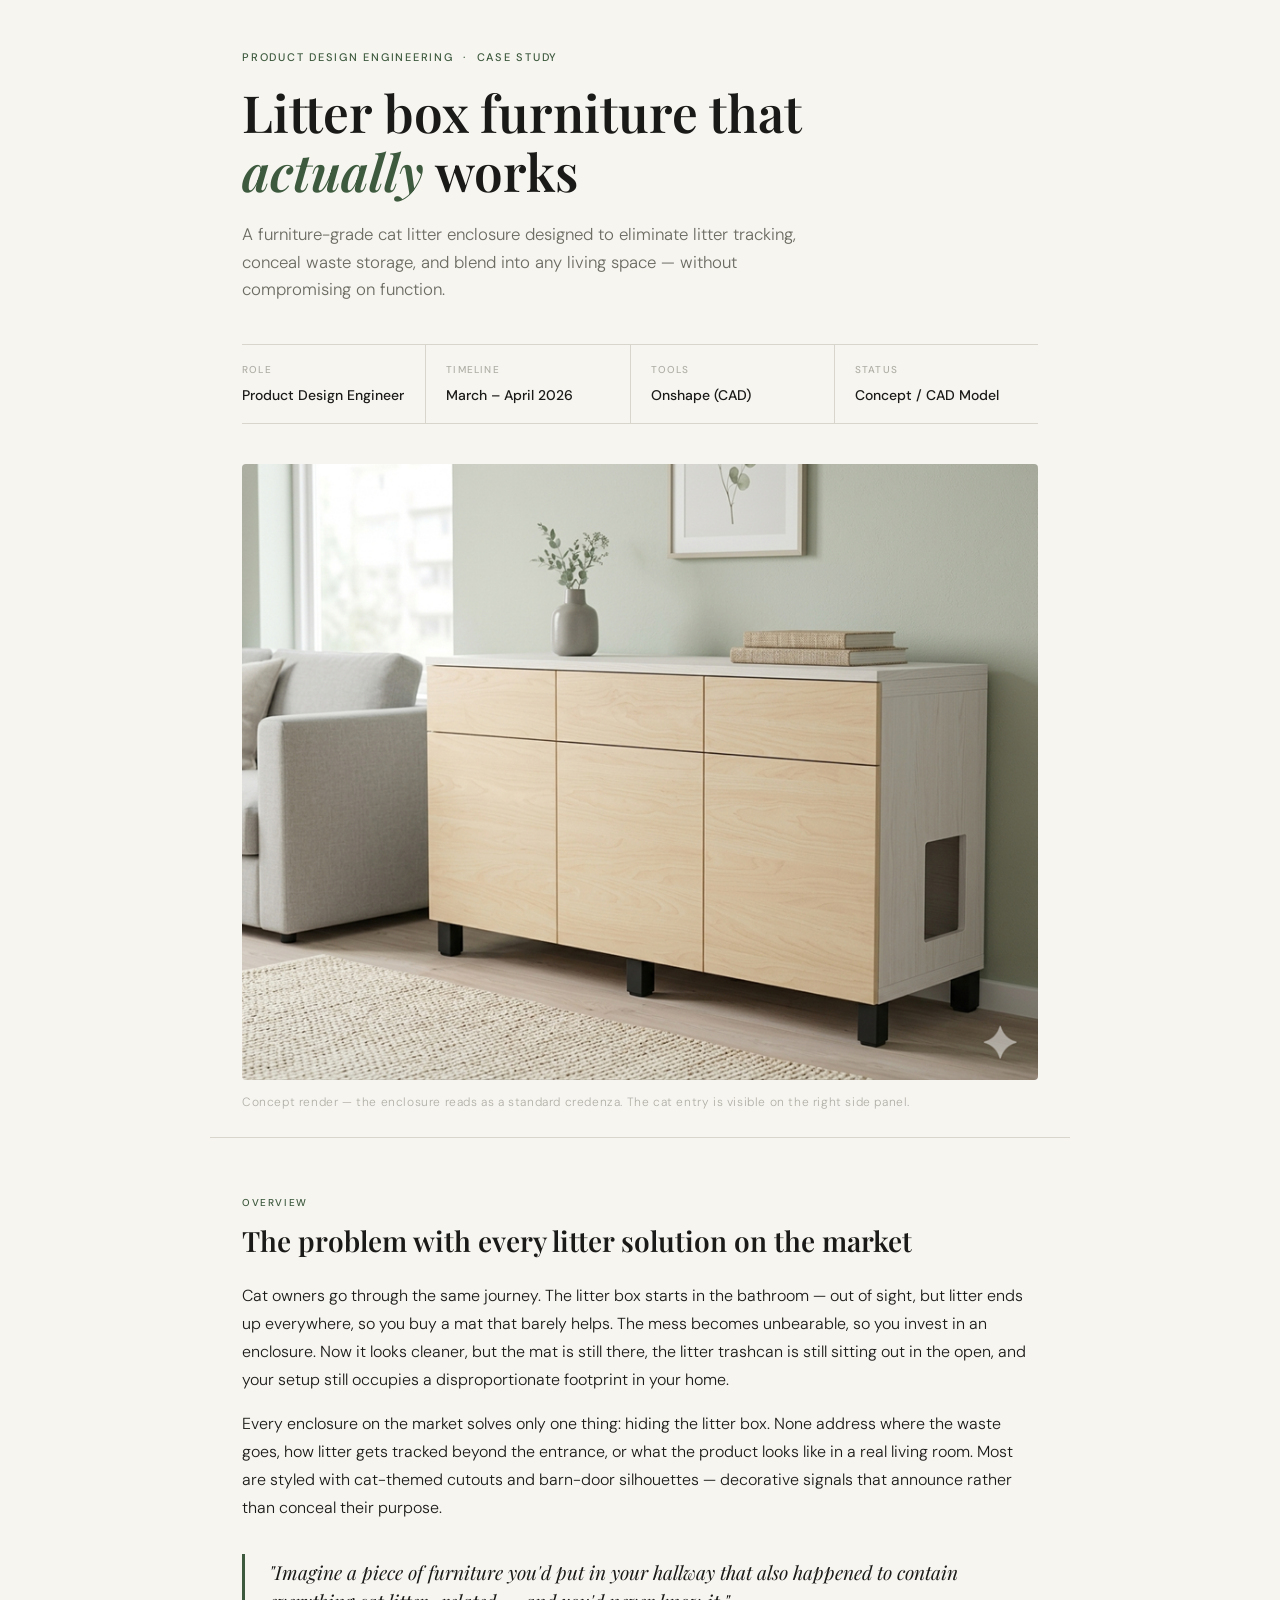
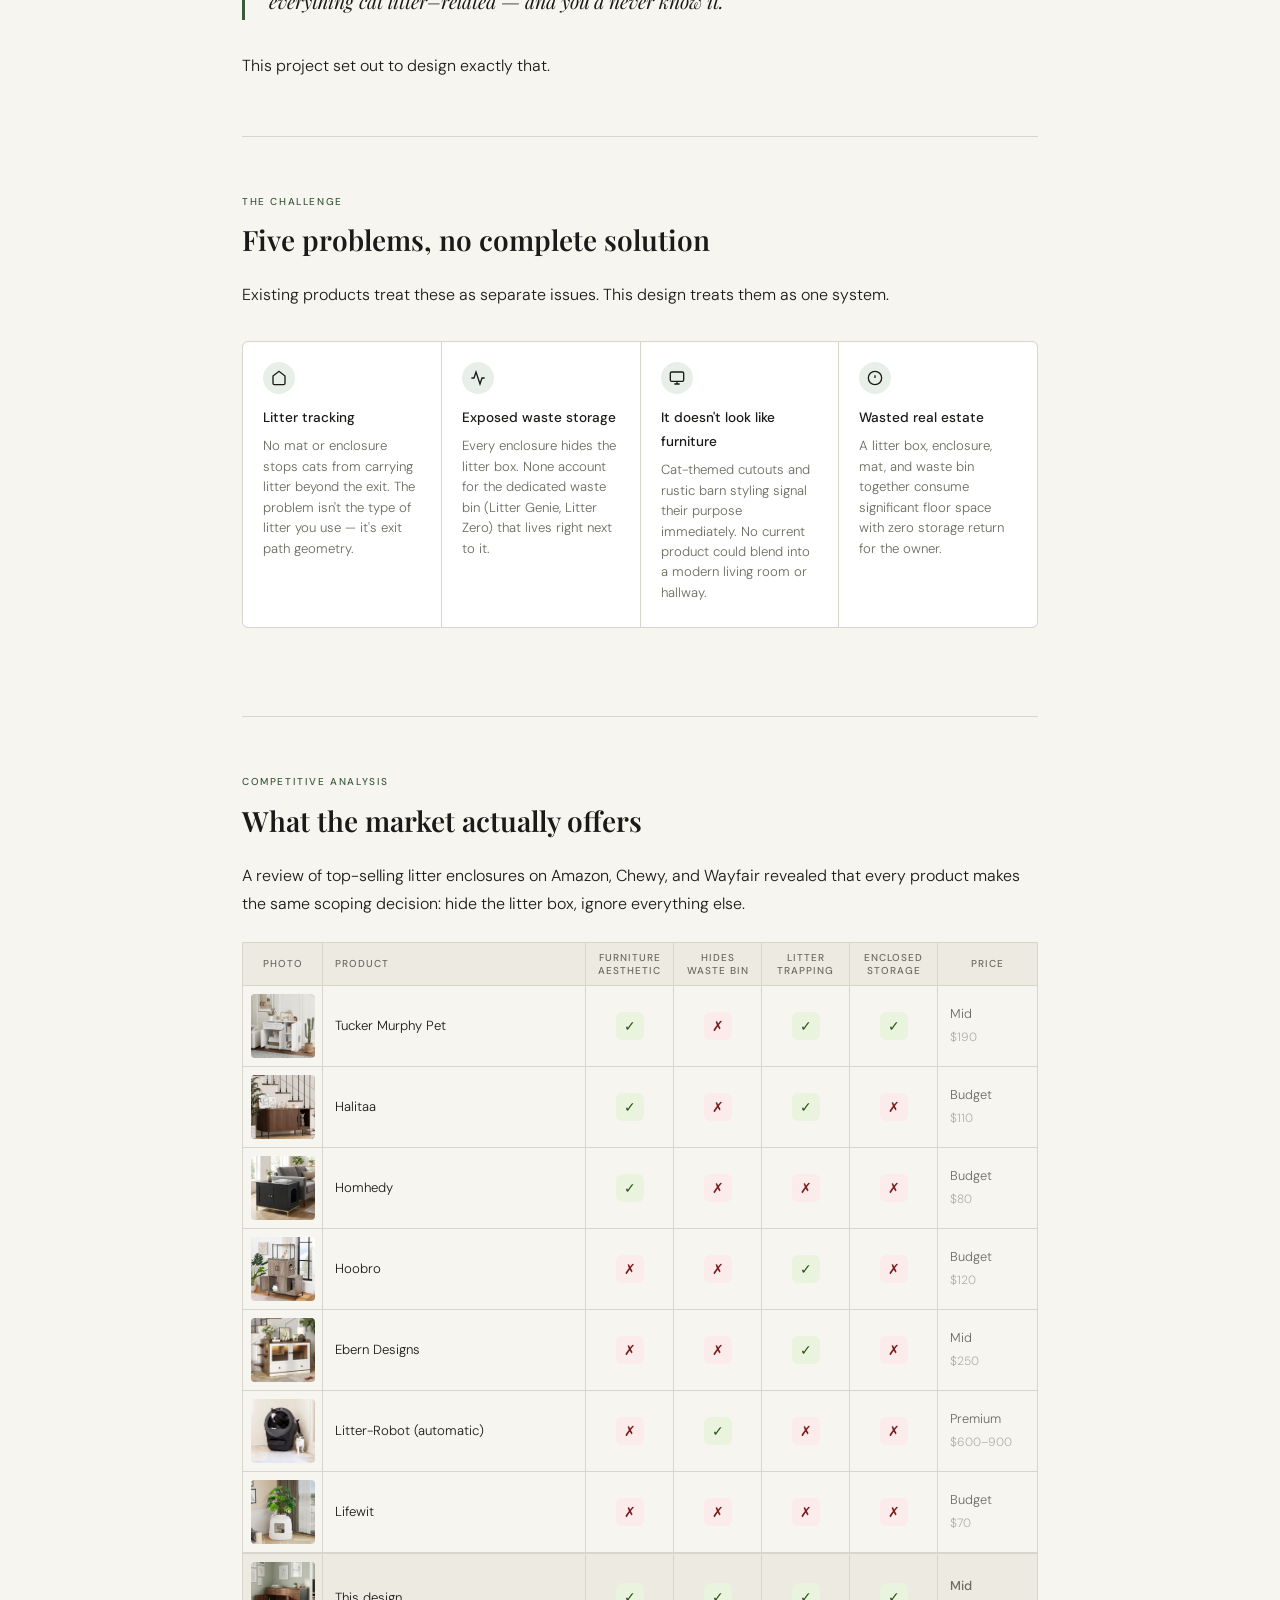
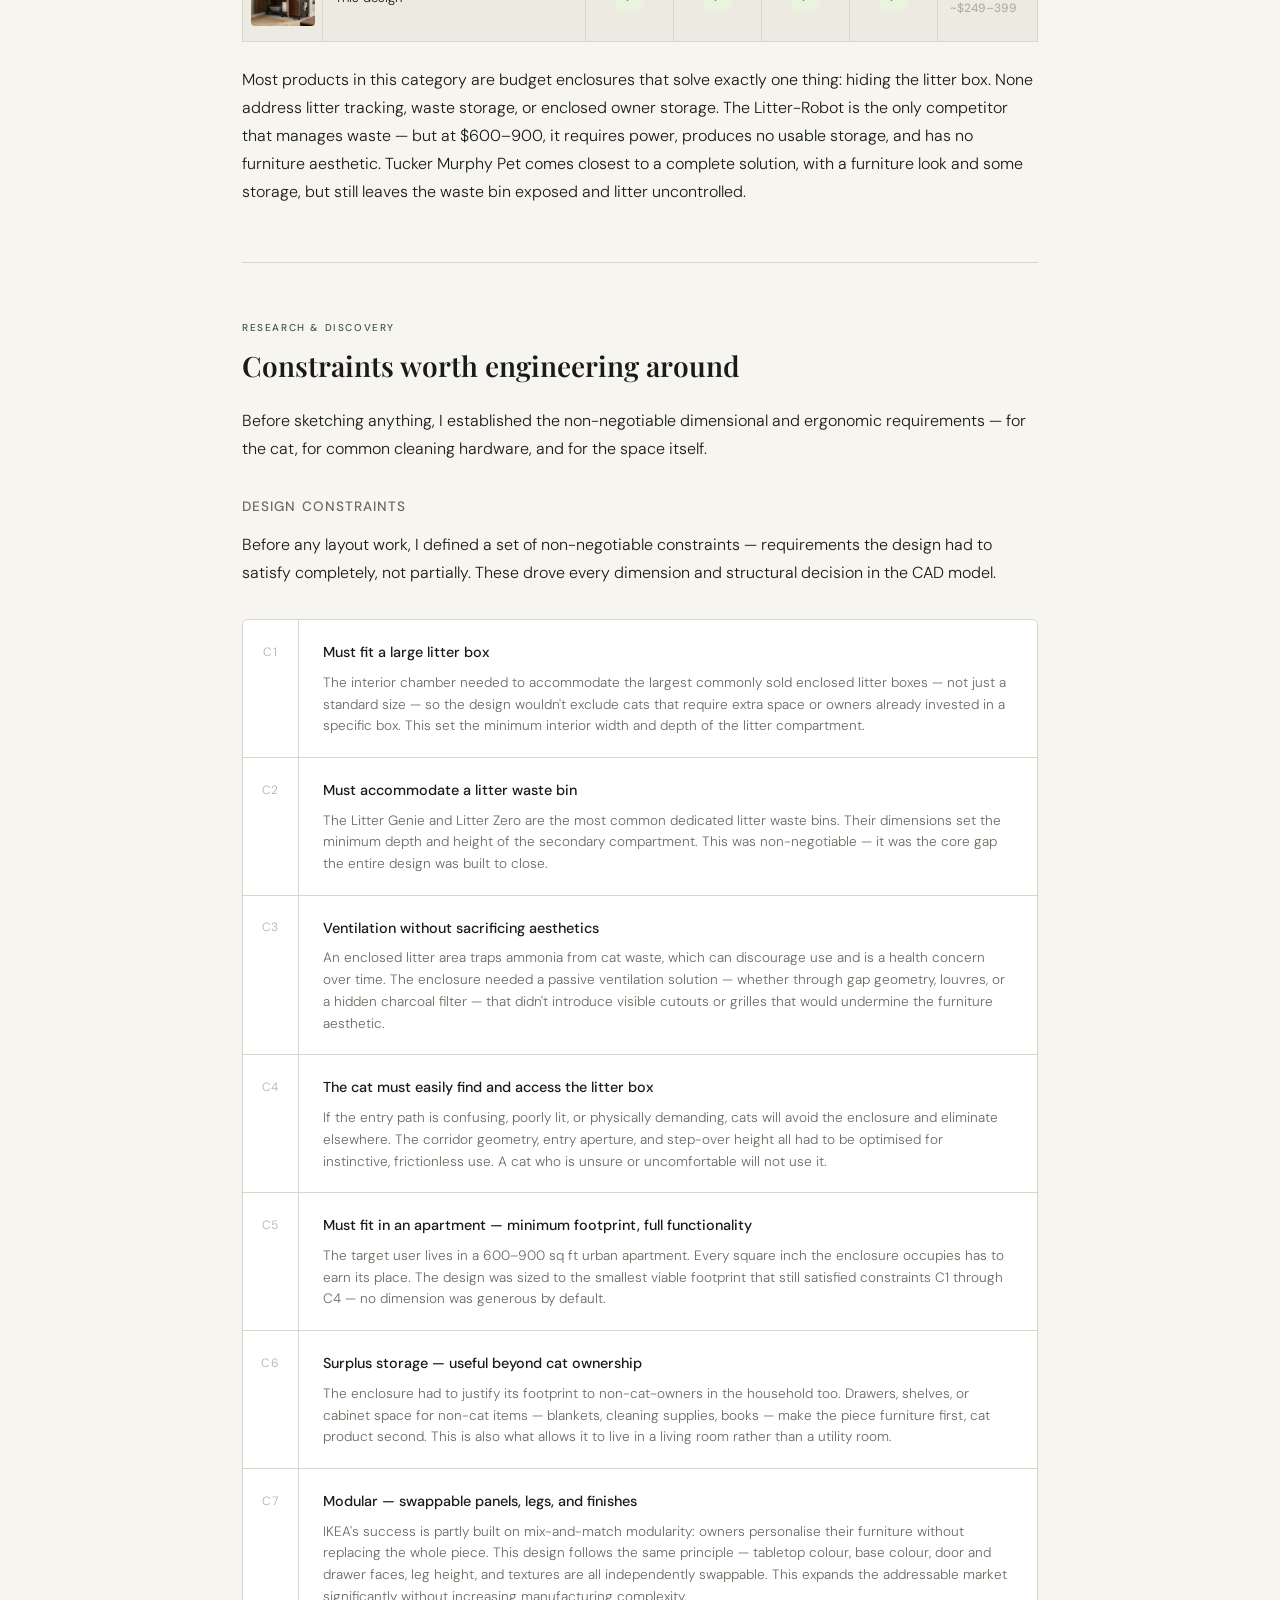
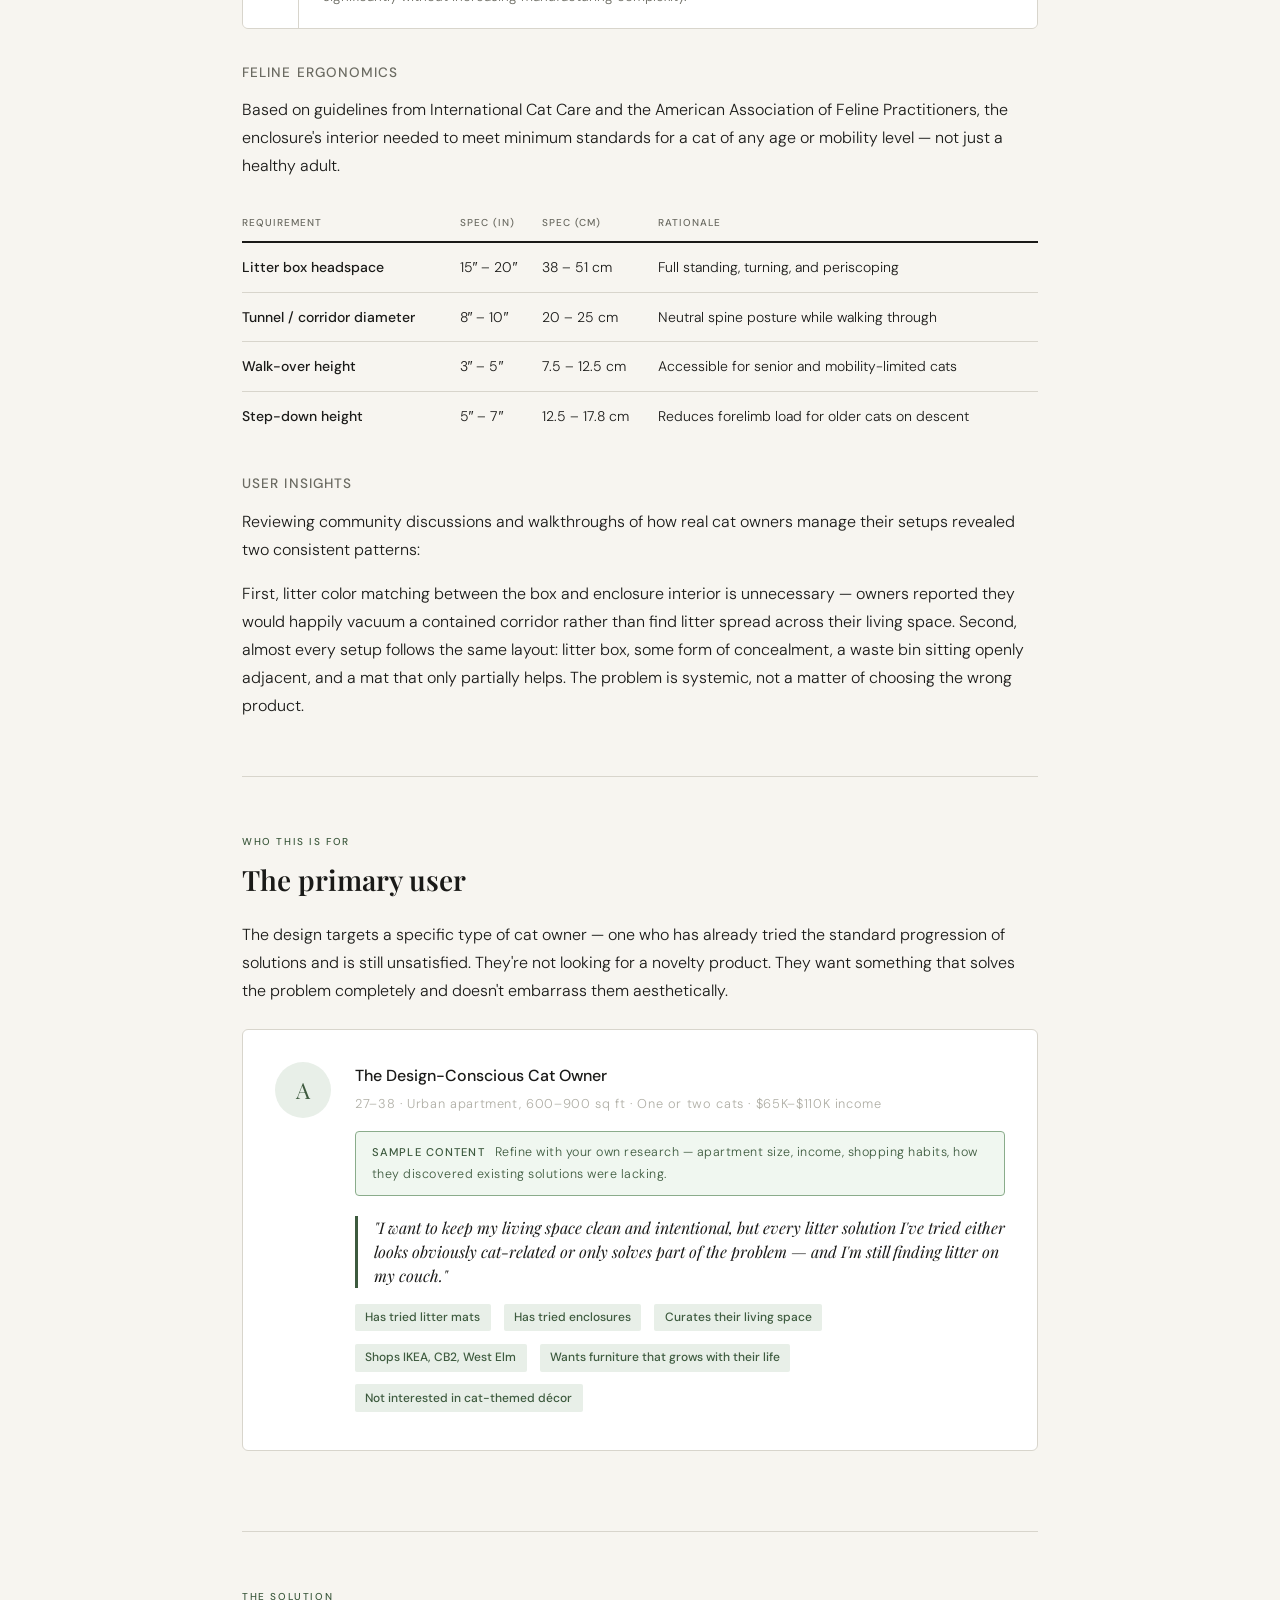
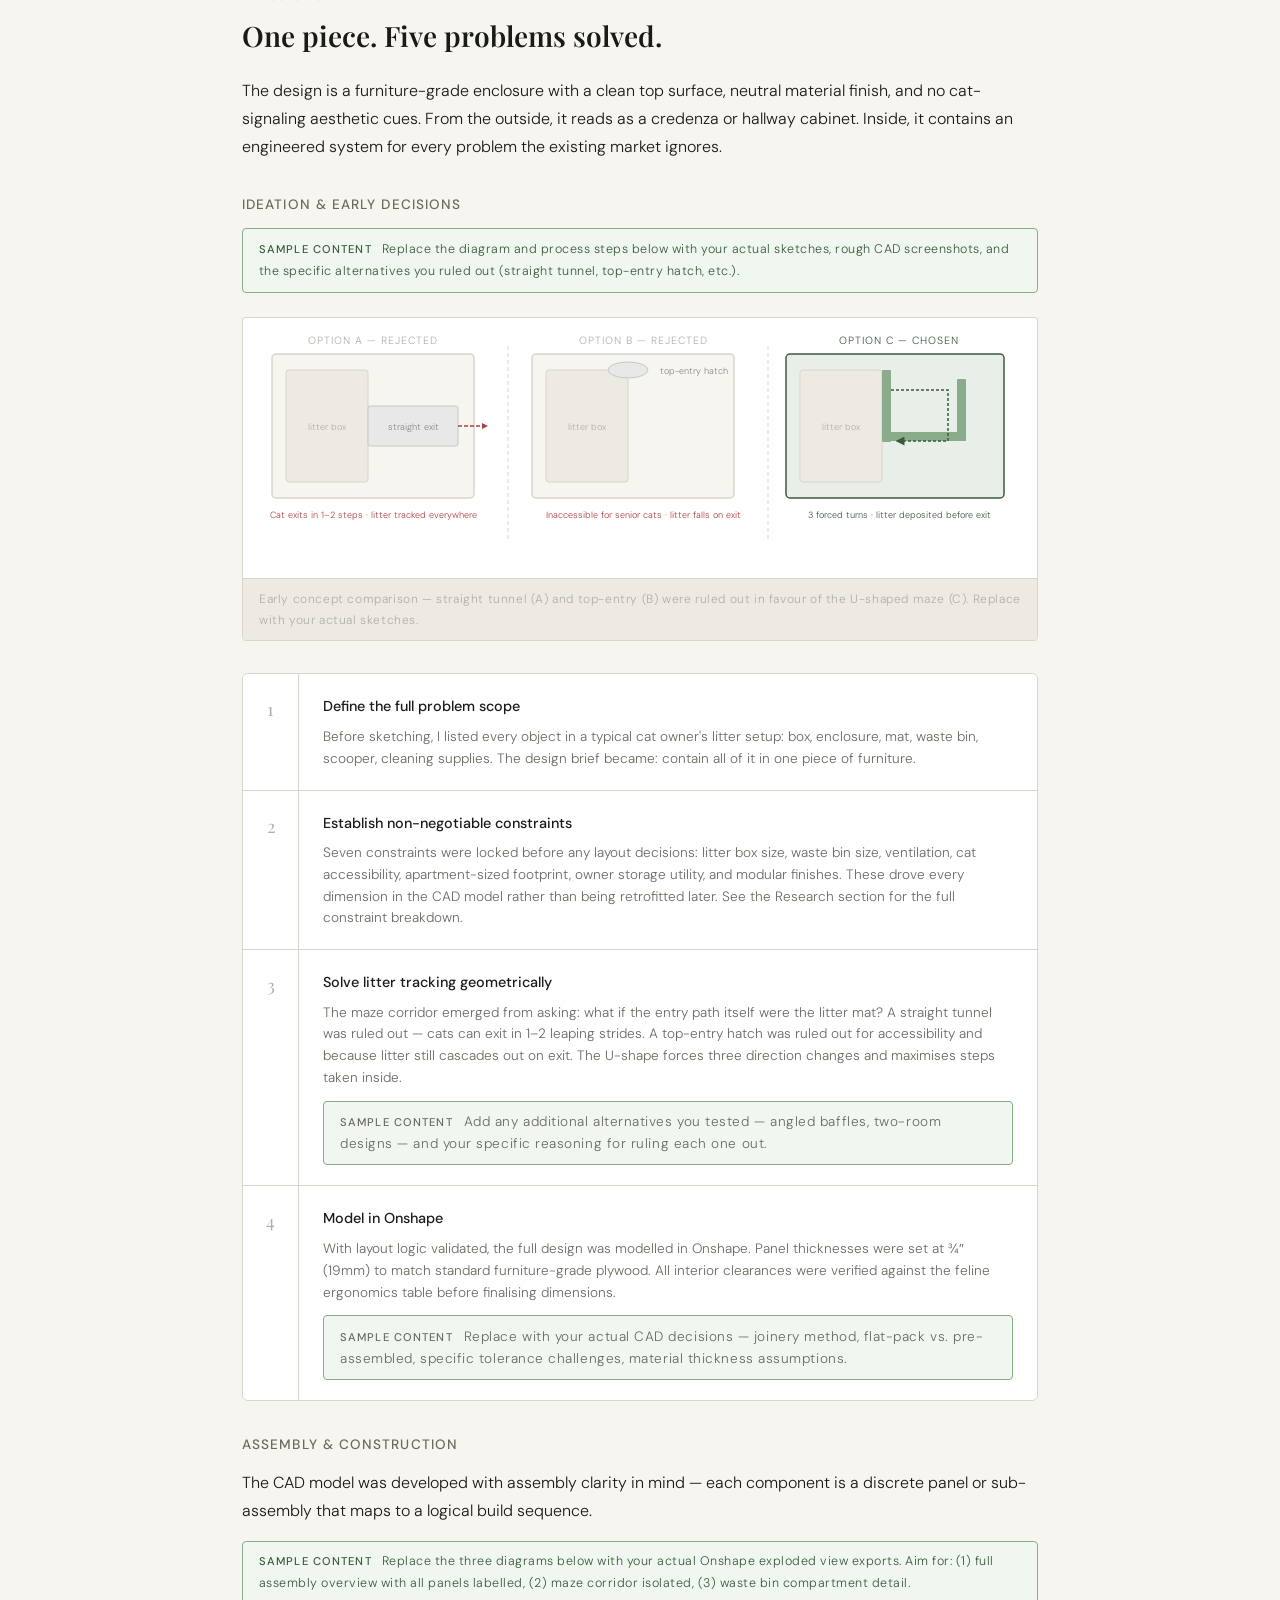
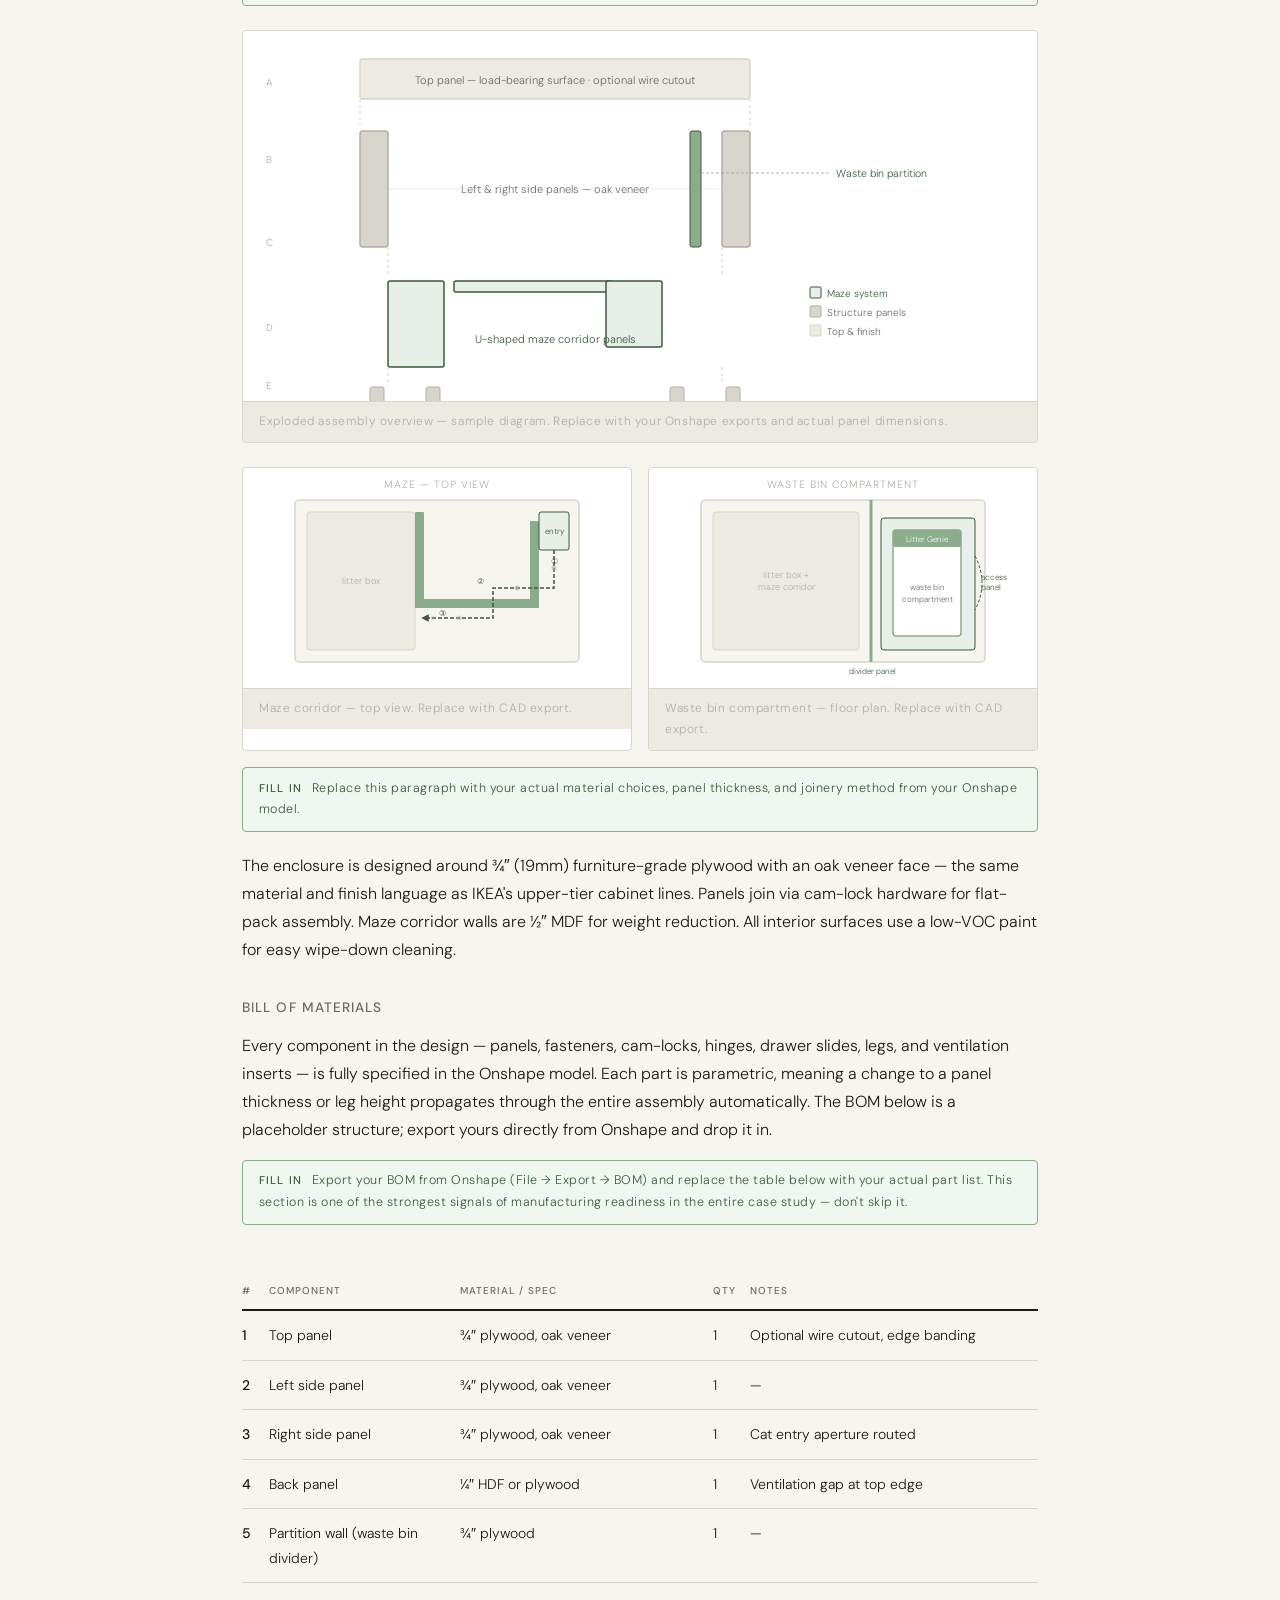
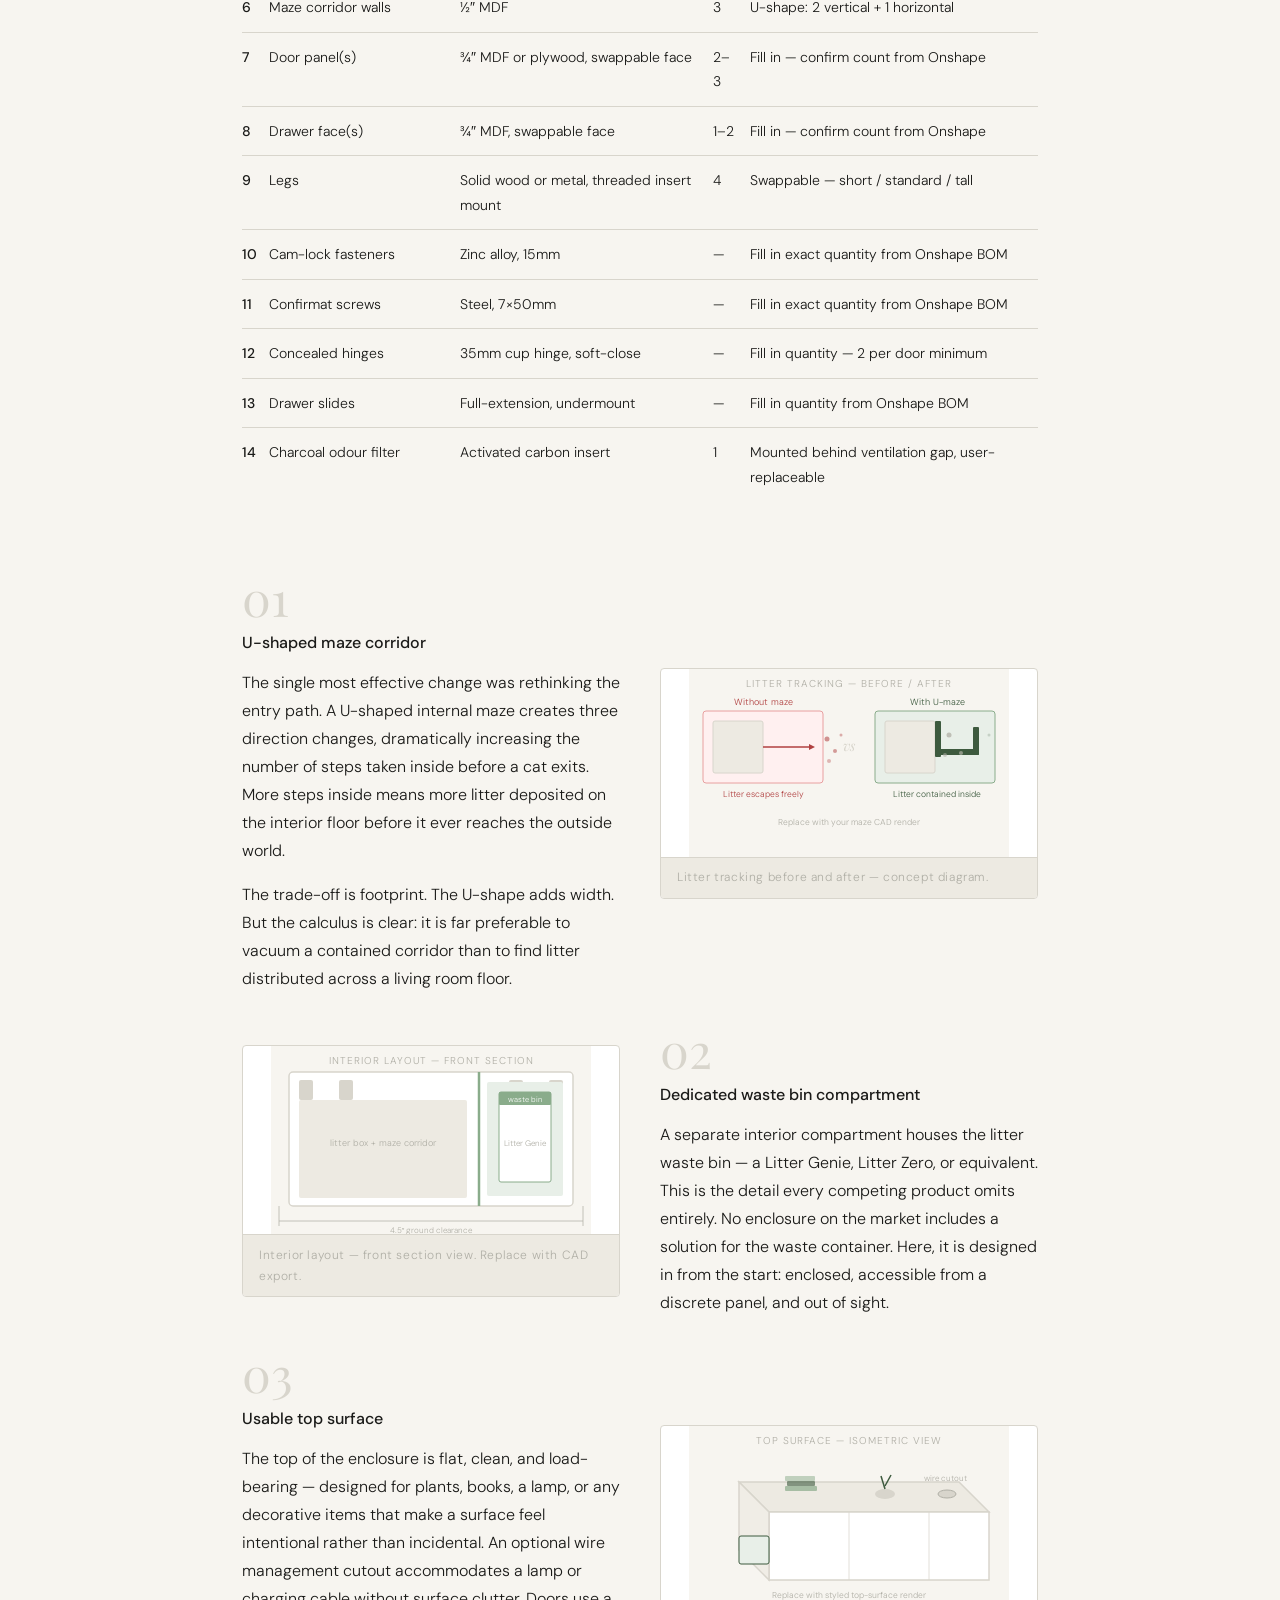
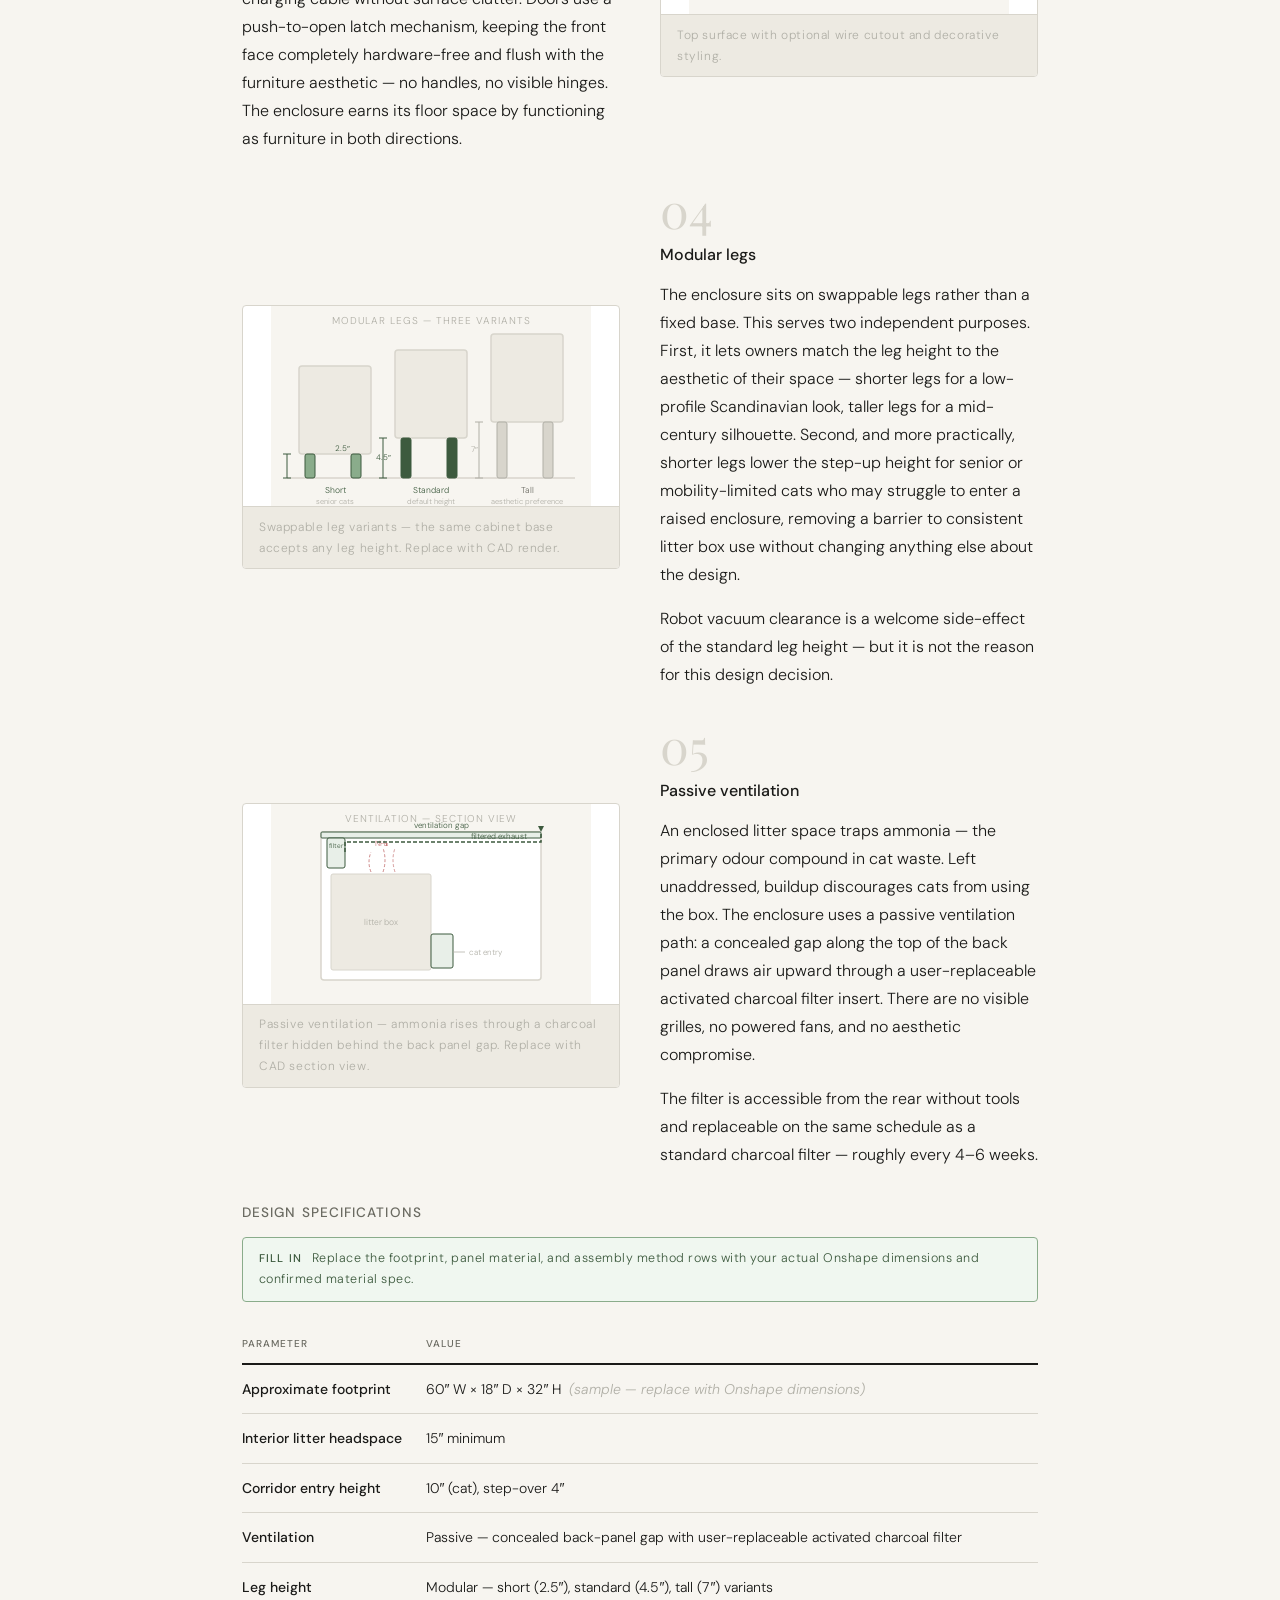
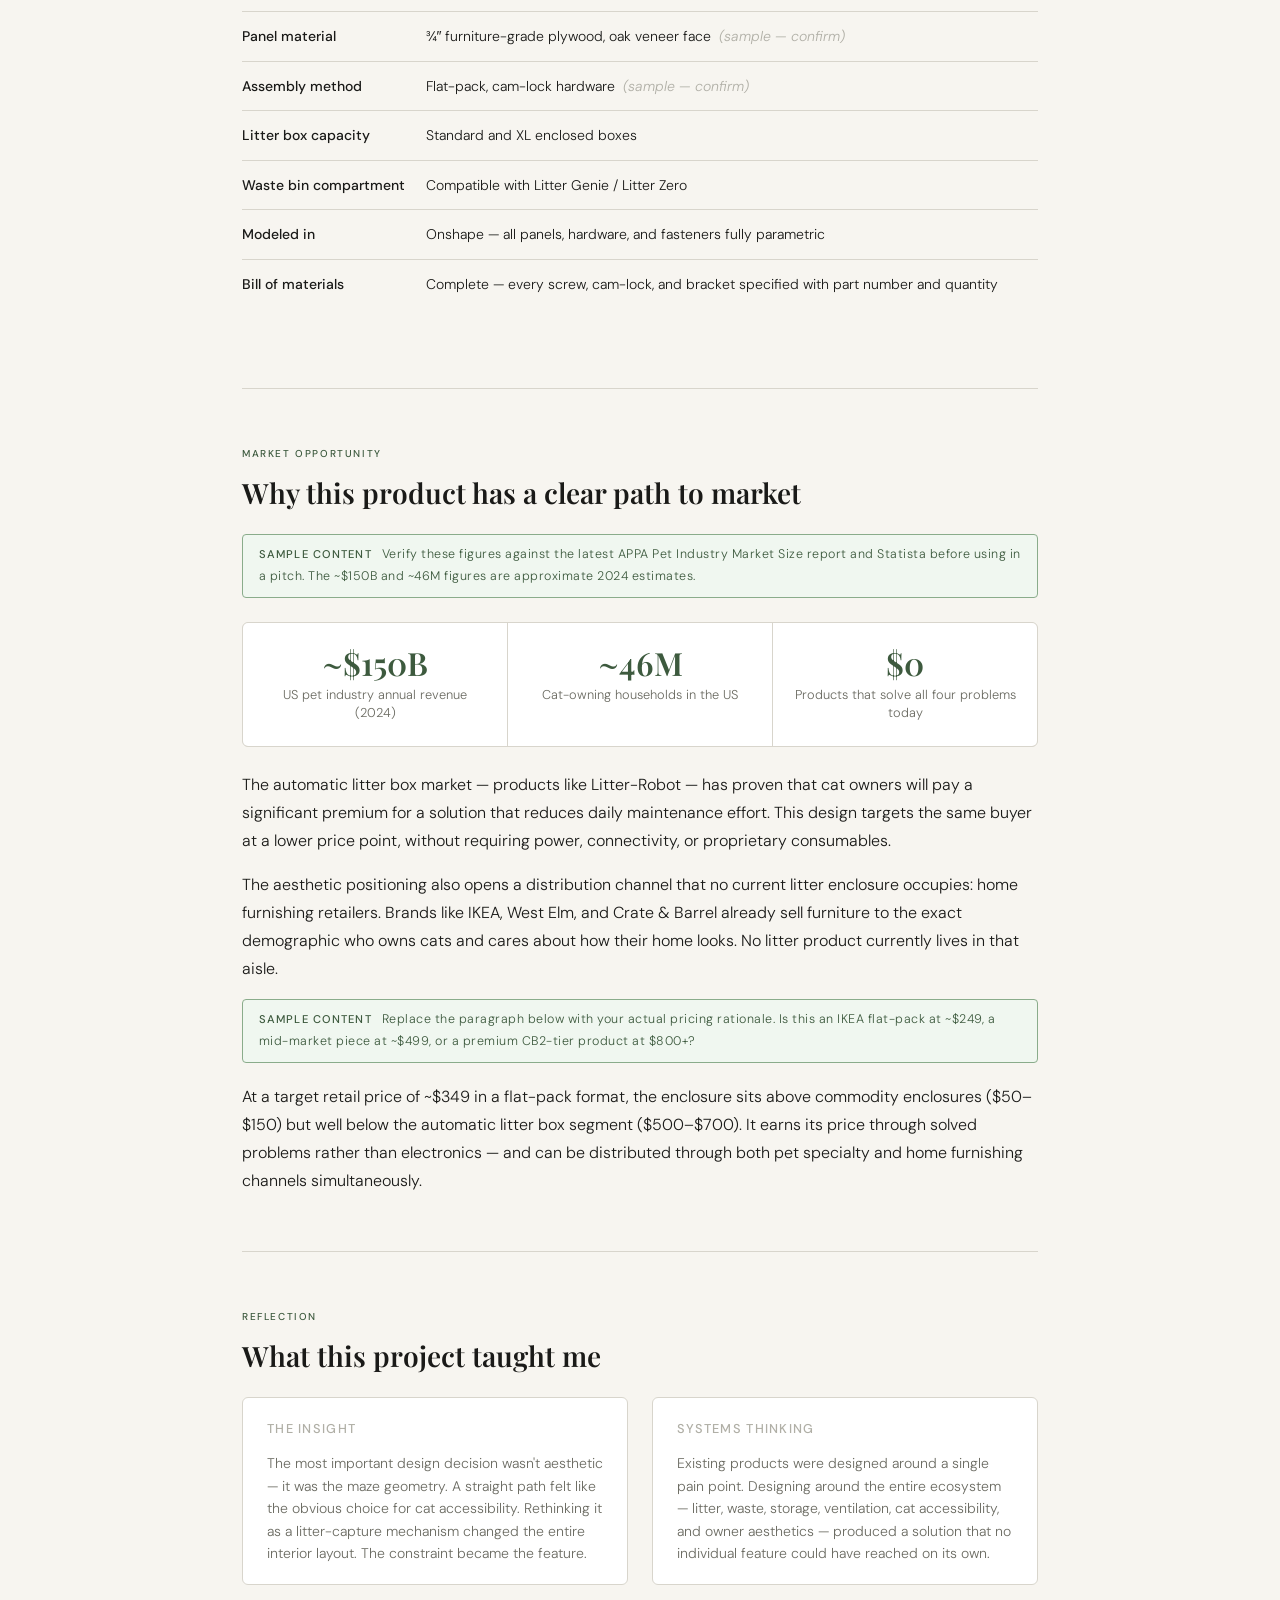
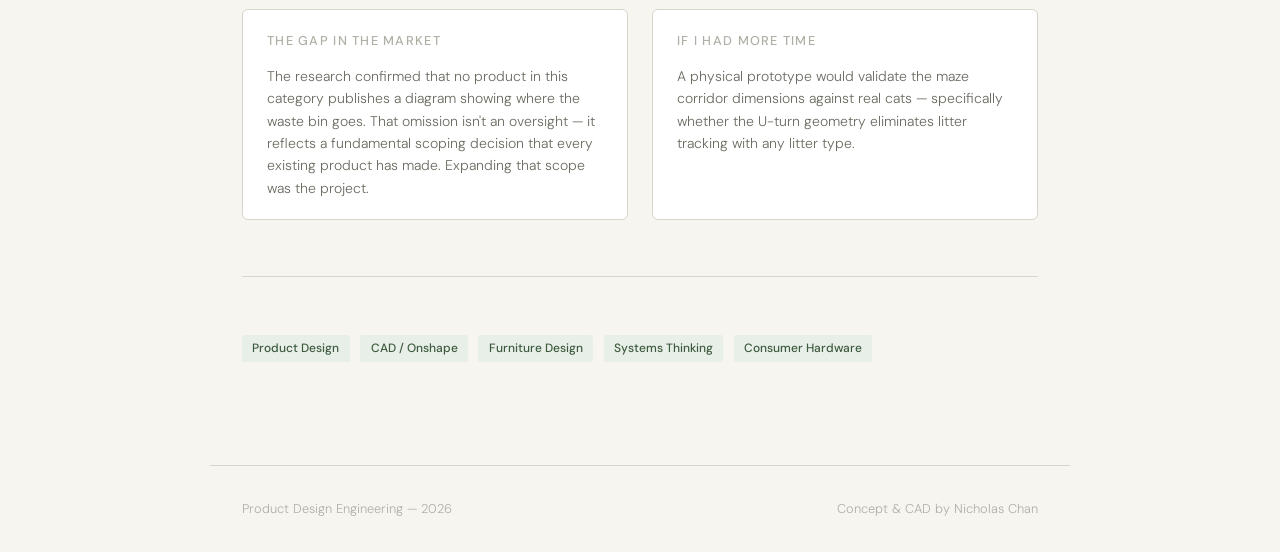
==== commit aafda605: "Competitor analysis finalized" ====
--- a/case_study.html
+++ b/case_study.html
@@ -325,6 +325,7 @@
       .comp-table {
         width: 100%;
         border-collapse: collapse;
+        table-layout: fixed;
         font-size: 0.825rem;
         margin: 1.5rem 0;
       }
@@ -339,22 +340,51 @@
         background: var(--paper-warm);
         border: 1px solid var(--rule);
       }
+      .comp-table th.photo-col {
+        width: 80px;
+        text-align: center;
+      }
+      .comp-table th.feat-col {
+        width: 88px;
+        text-align: center;
+        line-height: 1.3;
+      }
+      .comp-table th.price-col {
+        width: 100px;
+        text-align: center;
+      }
       .comp-table td {
         padding: 0.75rem;
         border: 1px solid var(--rule);
-        vertical-align: top;
+        vertical-align: middle;
         color: var(--ink);
       }
-      .check {
-        color: var(--accent);
+      .comp-table td.check,
+      .comp-table td.cross {
+        text-align: center;
+        padding: 0.5rem 0.25rem;
+      }
+      .comp-table td.check span,
+      .comp-table td.cross span {
+        display: inline-flex;
+        align-items: center;
+        justify-content: center;
+        width: 28px;
+        height: 28px;
+        border-radius: 6px;
+        font-size: 14px;
         font-weight: 500;
       }
-      .cross {
-        color: #b04040;
-        font-weight: 500;
+      .comp-table td.check span {
+        background: #eaf3de;
+        color: #27500a;
+      }
+      .comp-table td.cross span {
+        background: #fcebeb;
+        color: #791f1f;
       }
       .this-design td {
-        background: var(--accent-light) !important;
+        background: var(--paper-warm) !important;
       }
       .this-design td:first-child {
         font-weight: 500;
@@ -773,14 +803,13 @@
         <table class="comp-table">
           <thead>
             <tr>
-              <th style="width: 80px">Photo</th>
-              <th>Product</th>
-              <th>Furniture aesthetic</th>
-              <th>Hides waste bin</th>
-              <th>Litter tracking control</th>
-              <th>Enclosed storage</th>
-              <th>Customisable</th>
-              <th>Price</th>
+              <th class="photo-col">Photo</th>
+              <th class="name-col">Product</th>
+              <th class="feat-col">Furniture aesthetic</th>
+              <th class="feat-col">Hides waste bin</th>
+              <th class="feat-col">Litter trapping</th>
+              <th class="feat-col">Enclosed storage</th>
+              <th class="price-col">Price</th>
             </tr>
           </thead>
           <tbody>
@@ -788,8 +817,8 @@
               <td
                 style="
                   padding: 0.5rem;
+                  text-align: center;
                   vertical-align: middle;
-                  text-align: center;
                 "
               >
                 <img
@@ -799,17 +828,24 @@
                     height: 64px;
                     object-fit: cover;
                     border-radius: 4px;
+                    display: block;
                   "
                 />
               </td>
               <td>Tucker Murphy Pet</td>
-              <td class="check">✓</td>
-              <td class="cross">✗</td>
-              <td class="check">✓</td>
-              <td class="check">✓</td>
-              <td class="cross">✗</td>
-              <td style="color: var(--ink-muted); font-size: 0.8rem">
-                Budget<br /><span
+              <td class="check"><span>✓</span></td>
+              <td class="cross"><span>✗</span></td>
+              <td class="check"><span>✓</span></td>
+              <td class="check"><span>✓</span></td>
+
+              <td
+                style="
+                  color: var(--ink-muted);
+                  font-size: 0.8rem;
+                  min-width: 85px;
+                "
+              >
+                Mid<br /><span
                   style="color: var(--ink-faint); font-size: 0.75rem"
                   >$190</span
                 >
@@ -819,8 +855,8 @@
               <td
                 style="
                   padding: 0.5rem;
+                  text-align: center;
                   vertical-align: middle;
-                  text-align: center;
                 "
               >
                 <img
@@ -830,16 +866,23 @@
                     height: 64px;
                     object-fit: cover;
                     border-radius: 4px;
+                    display: block;
                   "
                 />
               </td>
               <td>Halitaa</td>
-              <td class="check">✓</td>
-              <td class="cross">✗</td>
-              <td class="check">✓</td>
-              <td class="cross">✗</td>
-              <td class="cross">✗</td>
-              <td style="color: var(--ink-muted); font-size: 0.8rem">
+              <td class="check"><span>✓</span></td>
+              <td class="cross"><span>✗</span></td>
+              <td class="check"><span>✓</span></td>
+              <td class="cross"><span>✗</span></td>
+
+              <td
+                style="
+                  color: var(--ink-muted);
+                  font-size: 0.8rem;
+                  min-width: 85px;
+                "
+              >
                 Budget<br /><span
                   style="color: var(--ink-faint); font-size: 0.75rem"
                   >$110</span
@@ -850,8 +893,8 @@
               <td
                 style="
                   padding: 0.5rem;
+                  text-align: center;
                   vertical-align: middle;
-                  text-align: center;
                 "
               >
                 <img
@@ -861,16 +904,23 @@
                     height: 64px;
                     object-fit: cover;
                     border-radius: 4px;
+                    display: block;
                   "
                 />
               </td>
               <td>Homhedy</td>
-              <td class="check">✓</td>
-              <td class="cross">✗</td>
-              <td class="cross">✗</td>
-              <td class="cross">✗</td>
-              <td class="cross">✗</td>
-              <td style="color: var(--ink-muted); font-size: 0.8rem">
+              <td class="check"><span>✓</span></td>
+              <td class="cross"><span>✗</span></td>
+              <td class="cross"><span>✗</span></td>
+              <td class="cross"><span>✗</span></td>
+
+              <td
+                style="
+                  color: var(--ink-muted);
+                  font-size: 0.8rem;
+                  min-width: 85px;
+                "
+              >
                 Budget<br /><span
                   style="color: var(--ink-faint); font-size: 0.75rem"
                   >$80</span
@@ -881,8 +931,8 @@
               <td
                 style="
                   padding: 0.5rem;
+                  text-align: center;
                   vertical-align: middle;
-                  text-align: center;
                 "
               >
                 <img
@@ -892,19 +942,26 @@
                     height: 64px;
                     object-fit: cover;
                     border-radius: 4px;
+                    display: block;
                   "
                 />
               </td>
               <td>Hoobro</td>
-              <td class="cross">✗</td>
-              <td class="cross">✗</td>
-              <td class="check">✓</td>
-              <td class="cross">✗</td>
-              <td class="cross">✗</td>
-              <td style="color: var(--ink-muted); font-size: 0.8rem">
-                Mid<br /><span
+              <td class="cross"><span>✗</span></td>
+              <td class="cross"><span>✗</span></td>
+              <td class="check"><span>✓</span></td>
+              <td class="cross"><span>✗</span></td>
+
+              <td
+                style="
+                  color: var(--ink-muted);
+                  font-size: 0.8rem;
+                  min-width: 85px;
+                "
+              >
+                Budget<br /><span
                   style="color: var(--ink-faint); font-size: 0.75rem"
-                  >$117</span
+                  >$120</span
                 >
               </td>
             </tr>
@@ -912,8 +969,8 @@
               <td
                 style="
                   padding: 0.5rem;
+                  text-align: center;
                   vertical-align: middle;
-                  text-align: center;
                 "
               >
                 <img
@@ -923,17 +980,24 @@
                     height: 64px;
                     object-fit: cover;
                     border-radius: 4px;
+                    display: block;
                   "
                 />
               </td>
               <td>Ebern Designs</td>
-              <td class="cross">✗</td>
-              <td class="cross">✗</td>
-              <td class="check">✓</td>
-              <td class="cross">✗</td>
-              <td class="cross">✗</td>
-              <td style="color: var(--ink-muted); font-size: 0.8rem">
-                Budget<br /><span
+              <td class="cross"><span>✗</span></td>
+              <td class="cross"><span>✗</span></td>
+              <td class="check"><span>✓</span></td>
+              <td class="cross"><span>✗</span></td>
+
+              <td
+                style="
+                  color: var(--ink-muted);
+                  font-size: 0.8rem;
+                  min-width: 85px;
+                "
+              >
+                Mid<br /><span
                   style="color: var(--ink-faint); font-size: 0.75rem"
                   >$250</span
                 >
@@ -943,8 +1007,8 @@
               <td
                 style="
                   padding: 0.5rem;
+                  text-align: center;
                   vertical-align: middle;
-                  text-align: center;
                 "
               >
                 <img
@@ -954,16 +1018,23 @@
                     height: 64px;
                     object-fit: cover;
                     border-radius: 4px;
+                    display: block;
                   "
                 />
               </td>
               <td>Litter-Robot (automatic)</td>
-              <td class="cross">✗</td>
-              <td class="check">✓</td>
-              <td class="cross">✗</td>
-              <td class="cross">✗</td>
-              <td class="cross">✗</td>
-              <td style="color: var(--ink-muted); font-size: 0.8rem">
+              <td class="cross"><span>✗</span></td>
+              <td class="check"><span>✓</span></td>
+              <td class="cross"><span>✗</span></td>
+              <td class="cross"><span>✗</span></td>
+
+              <td
+                style="
+                  color: var(--ink-muted);
+                  font-size: 0.8rem;
+                  min-width: 85px;
+                "
+              >
                 Premium<br /><span
                   style="color: var(--ink-faint); font-size: 0.75rem"
                   >$600–900</span
@@ -974,12 +1045,44 @@
               <td
                 style="
                   padding: 0.5rem;
+                  text-align: center;
                   vertical-align: middle;
-                  text-align: center;
                 "
               >
                 <img
                   src="images/competitors/lifewit.jpg"
+                  style="
+                    width: 64px;
+                    height: 64px;
+                    object-fit: cover;
+                    border-radius: 4px;
+                    display: block;
+                  "
+                />
+              </td>
+              <td>Lifewit</td>
+              <td class="cross"><span>✗</span></td>
+              <td class="cross"><span>✗</span></td>
+              <td class="cross"><span>✗</span></td>
+              <td class="cross"><span>✗</span></td>
+
+              <td
+                style="
+                  color: var(--ink-muted);
+                  font-size: 0.8rem;
+                  min-width: 85px;
+                "
+              >
+                Budget<br /><span
+                  style="color: var(--ink-faint); font-size: 0.75rem"
+                  >$70</span
+                >
+              </td>
+            </tr>
+            <tr class="this-design" style="border-top: 2px solid var(--rule)">
+              <td style="padding: 0.5rem; text-align: center">
+                <img
+                  src="images/competitors/this_design.png"
                   style="
                     width: 64px;
                     height: 64px;
@@ -988,63 +1091,23 @@
                   "
                 />
               </td>
-              <td>Lifewit</td>
-              <td class="cross">✗</td>
-              <td class="cross">✗</td>
-              <td class="cross">✗</td>
-              <td class="cross">✗</td>
-              <td class="cross">✗</td>
-              <td style="color: var(--ink-muted); font-size: 0.8rem">
-                Budget<br /><span
-                  style="color: var(--ink-faint); font-size: 0.75rem"
-                  >$70</span
-                >
-              </td>
-            </tr>
-            <tr class="this-design">
+              <td>This design</td>
+              <td class="check"><span>✓</span></td>
+              <td class="check"><span>✓</span></td>
+              <td class="check"><span>✓</span></td>
+              <td class="check"><span>✓</span></td>
+
               <td
                 style="
-                  padding: 0.5rem;
-                  vertical-align: middle;
-                  text-align: center;
-                  background: var(--accent-light);
-                "
-              >
-                <div
-                  style="
-                    width: 64px;
-                    height: 64px;
-                    background: #e8efe8;
-                    border-radius: 4px;
-                    border: 1px solid #8aac8b;
-                    display: flex;
-                    align-items: center;
-                    justify-content: center;
-                    font-size: 0.65rem;
-                    color: #3d5a3e;
-                    text-align: center;
-                    line-height: 1.3;
-                  "
-                >
-                  your<br />render
-                </div>
-              </td>
-              <td>This design</td>
-              <td class="check">✓</td>
-              <td class="check">✓</td>
-              <td class="check">✓</td>
-              <td class="check">✓</td>
-              <td class="check">✓</td>
-              <td
-                style="
-                  color: var(--accent);
+                  color: var(--ink-muted);
                   font-size: 0.8rem;
                   font-weight: 500;
-                  background: var(--accent-light);
+                  background: var(--paper-warm);
+                  min-width: 85px;
                 "
               >
                 Mid<br /><span
-                  style="color: var(--accent-mid); font-size: 0.75rem"
+                  style="color: var(--ink-faint); font-size: 0.75rem"
                   >~$249–399</span
                 >
               </td>
@@ -1054,12 +1117,12 @@
         <p>
           Most products in this category are budget enclosures that solve
           exactly one thing: hiding the litter box. None address litter
-          tracking, waste storage, enclosed owner storage, or customisation. The
-          Litter-Robot is the only competitor that manages waste — but at
-          $600–900, it requires power, produces no usable storage, and has no
-          furniture aesthetic. Tucker Murphy Pet comes closest to a complete
-          solution, with a furniture look and some storage, but still leaves the
-          waste bin exposed and litter uncontrolled.
+          tracking, waste storage, or enclosed owner storage. The Litter-Robot
+          is the only competitor that manages waste — but at $600–900, it
+          requires power, produces no usable storage, and has no furniture
+          aesthetic. Tucker Murphy Pet comes closest to a complete solution,
+          with a furniture look and some storage, but still leaves the waste bin
+          exposed and litter uncontrolled.
         </p>
       </section>
 
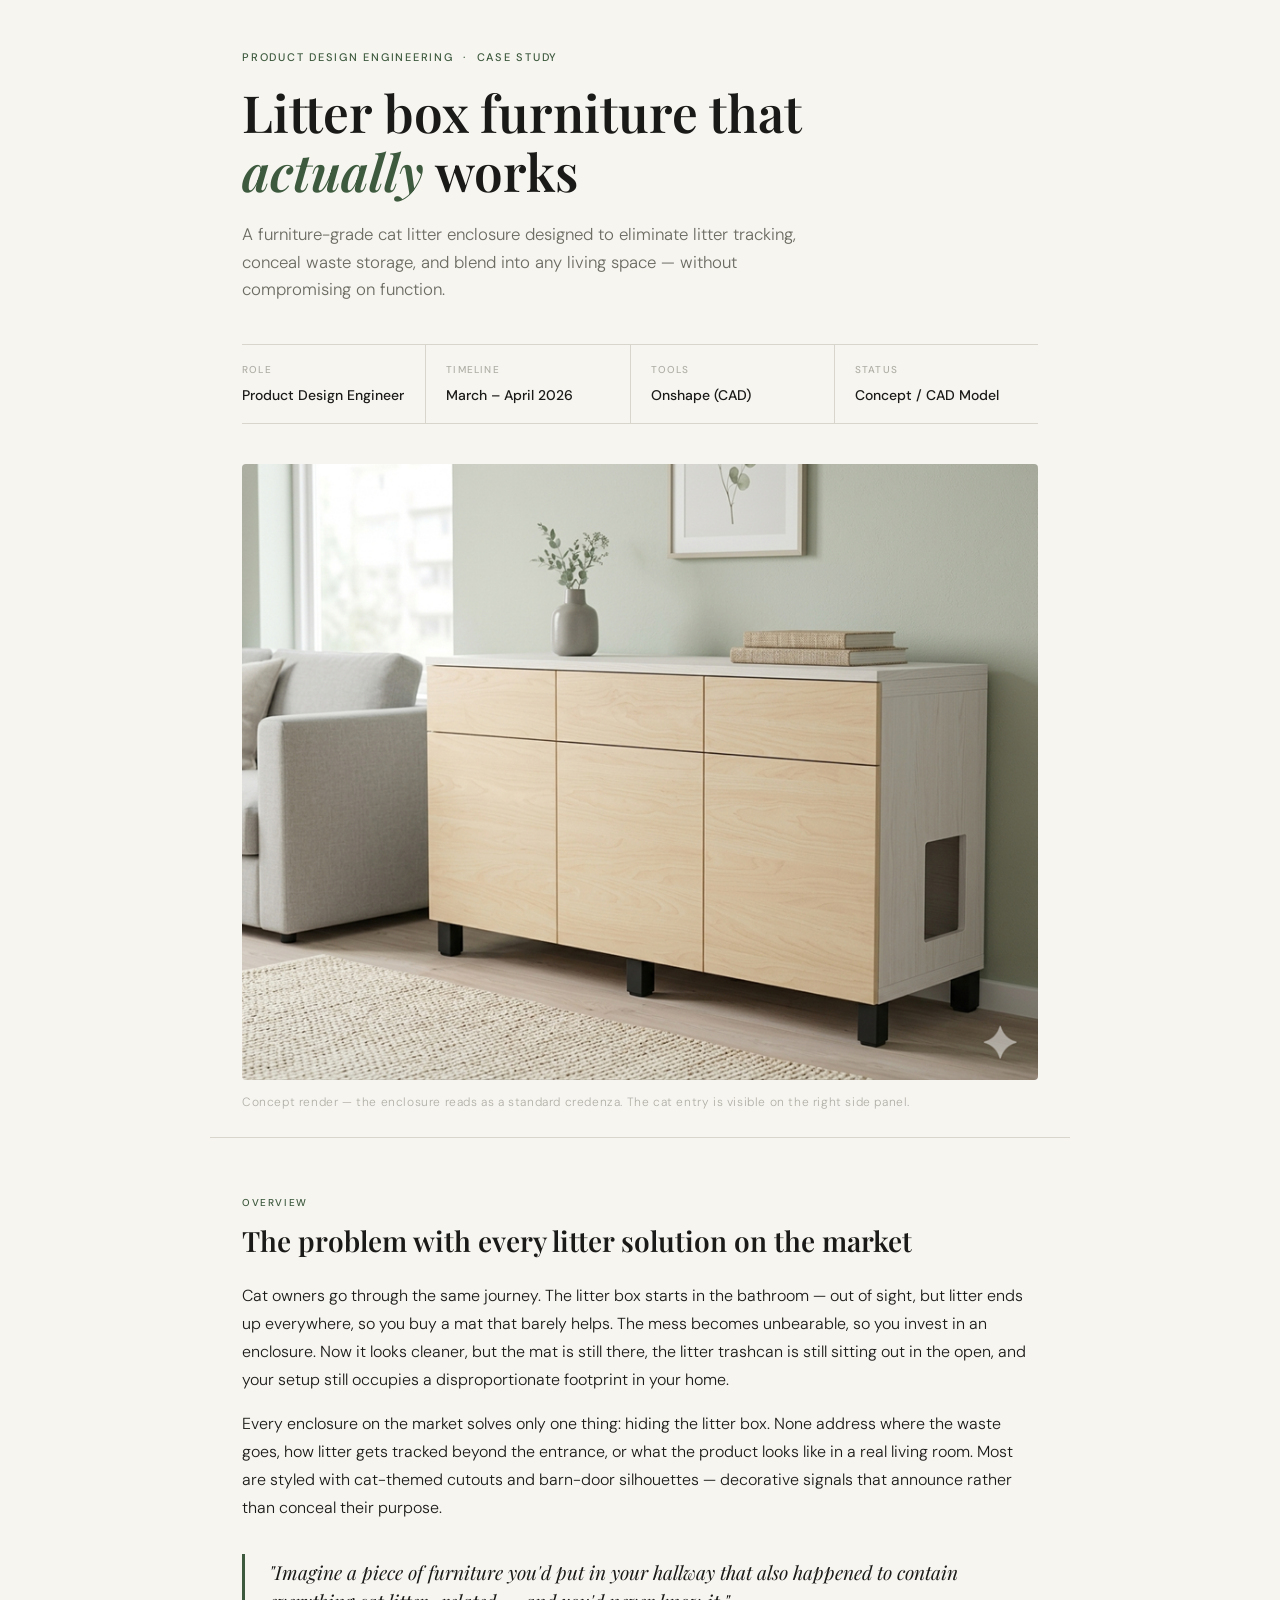
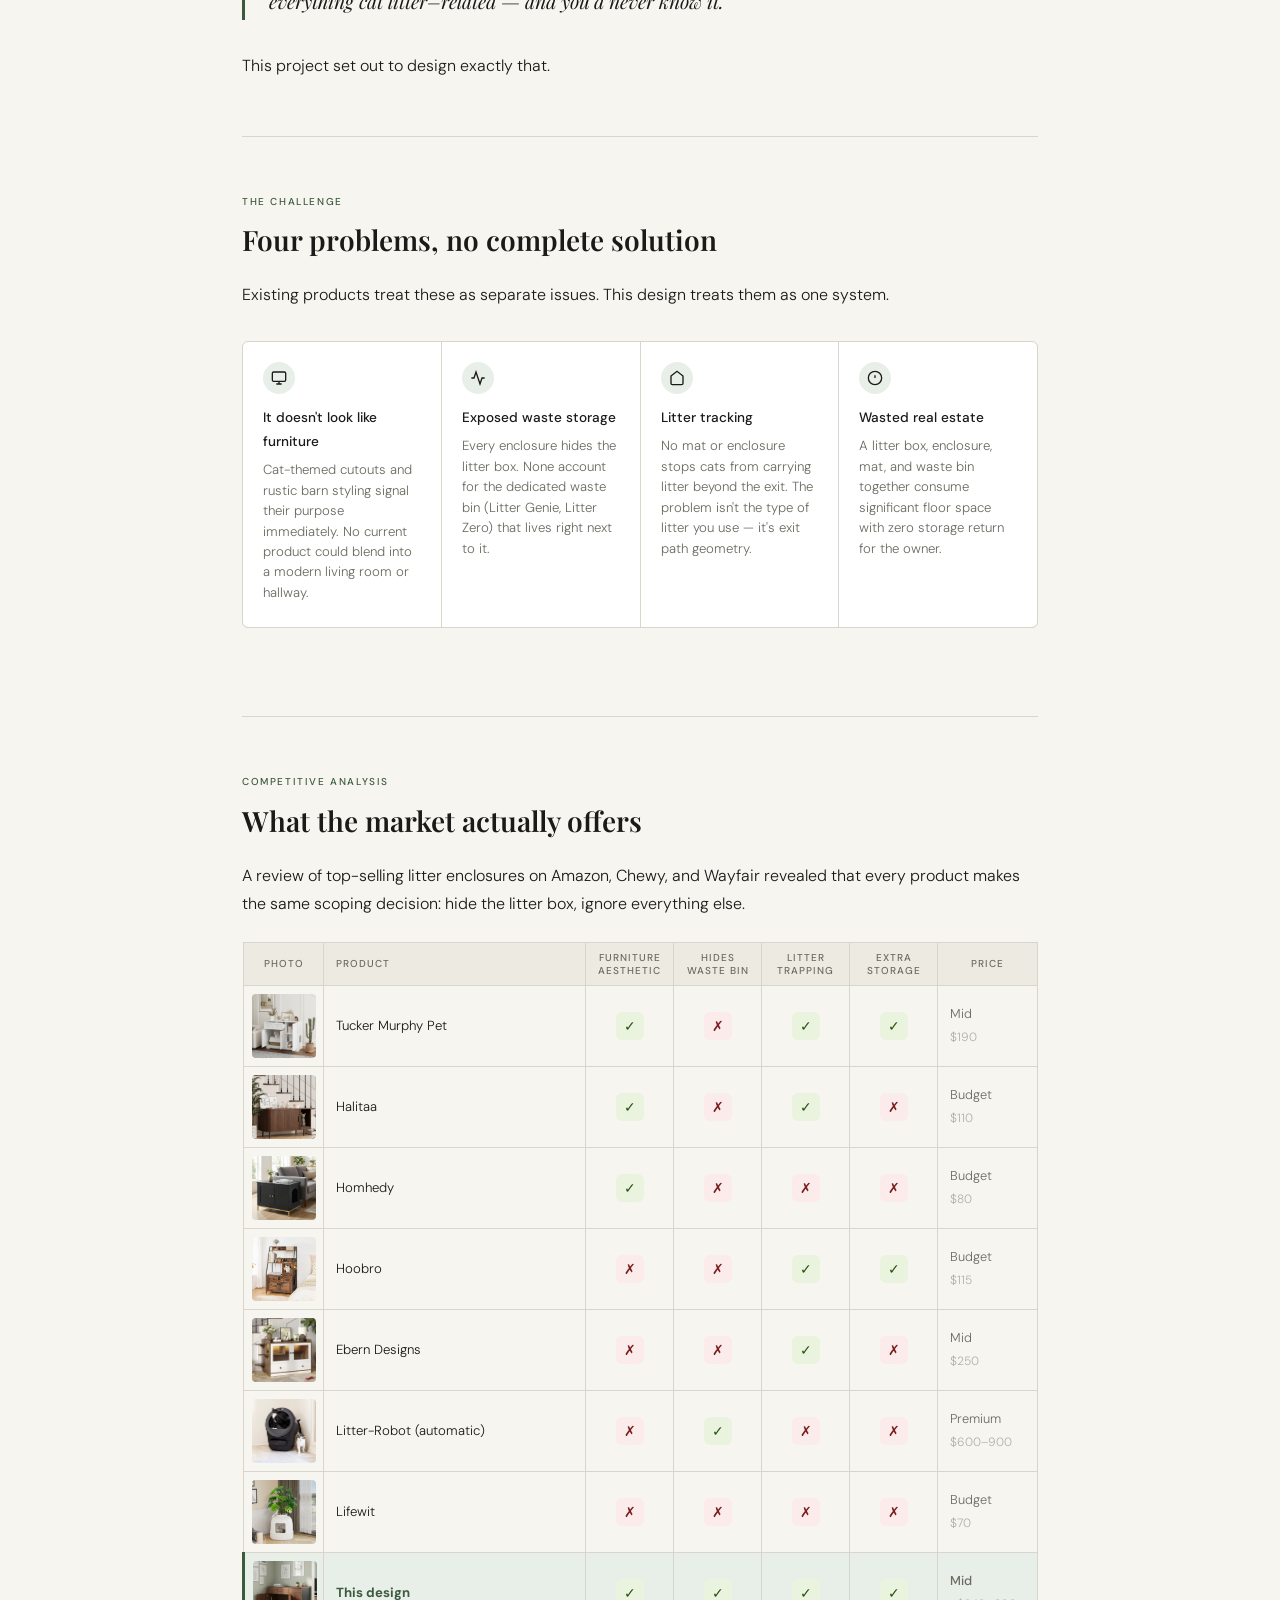
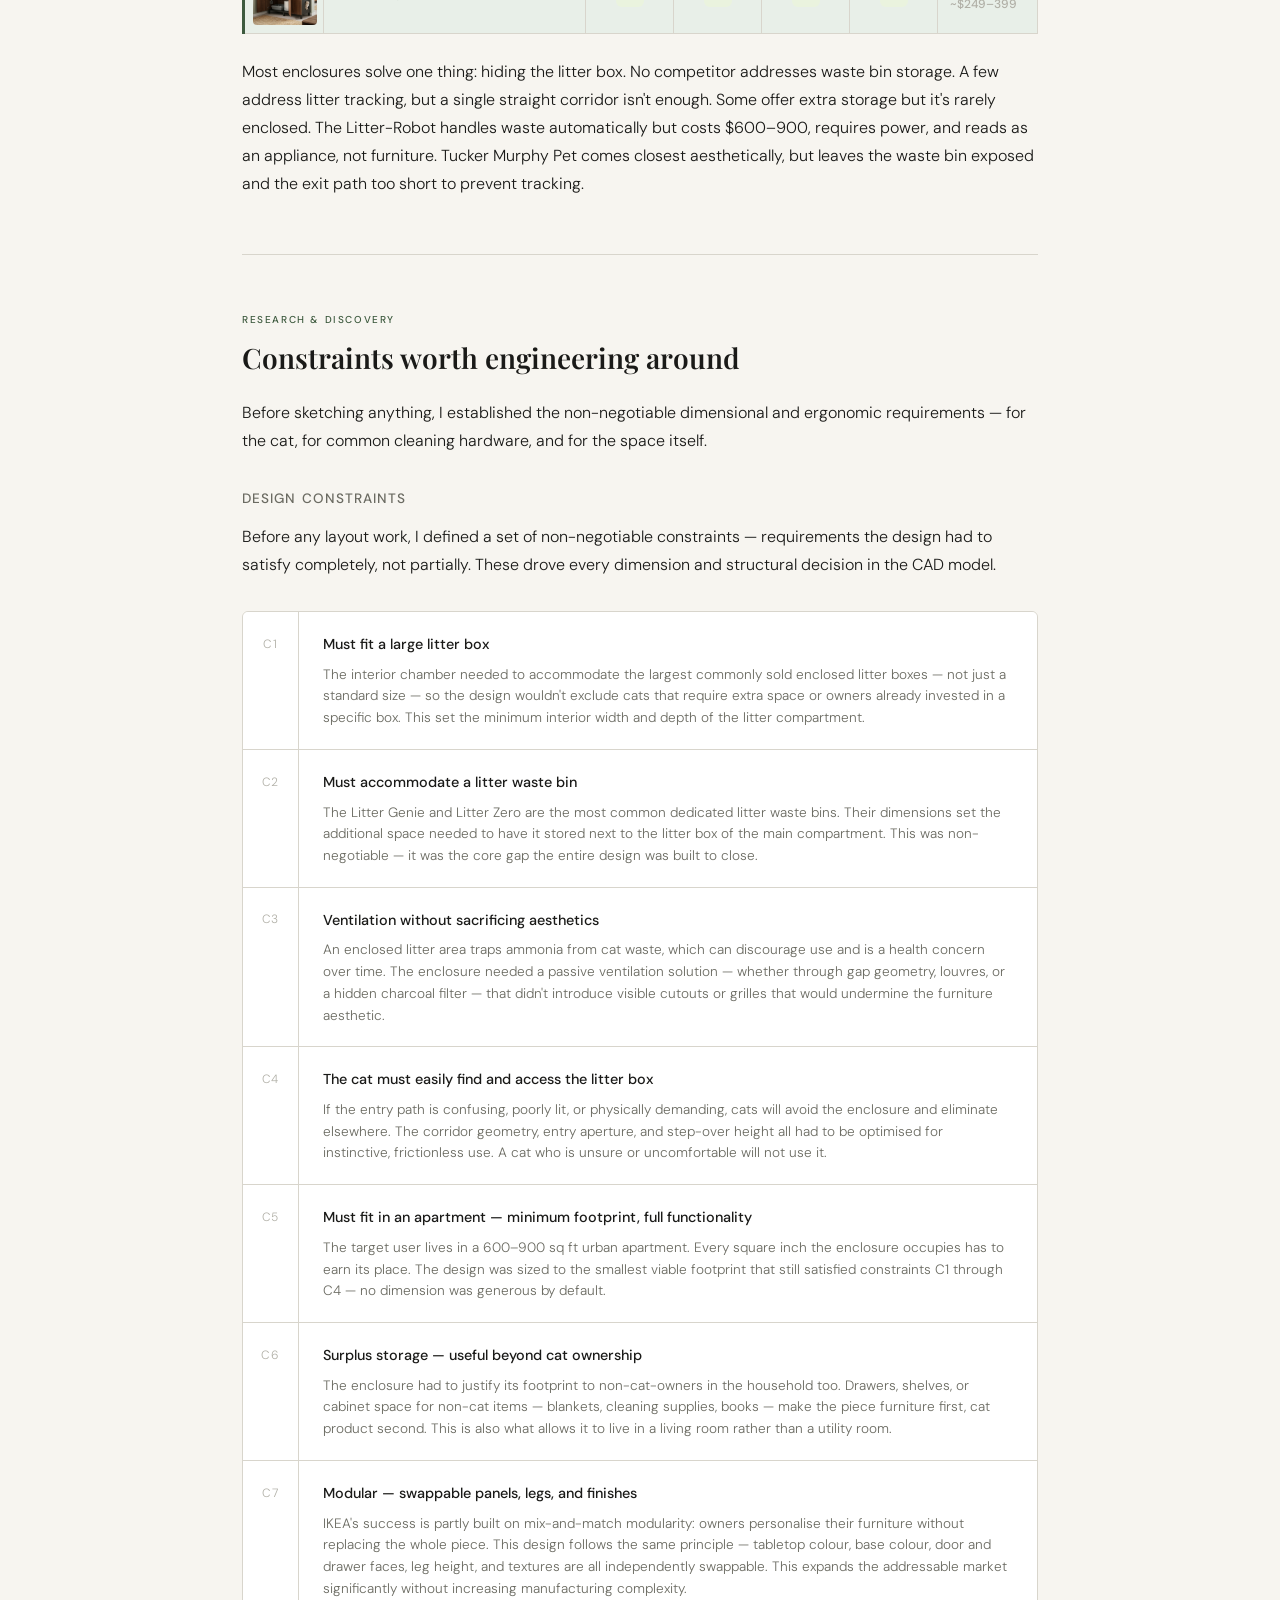
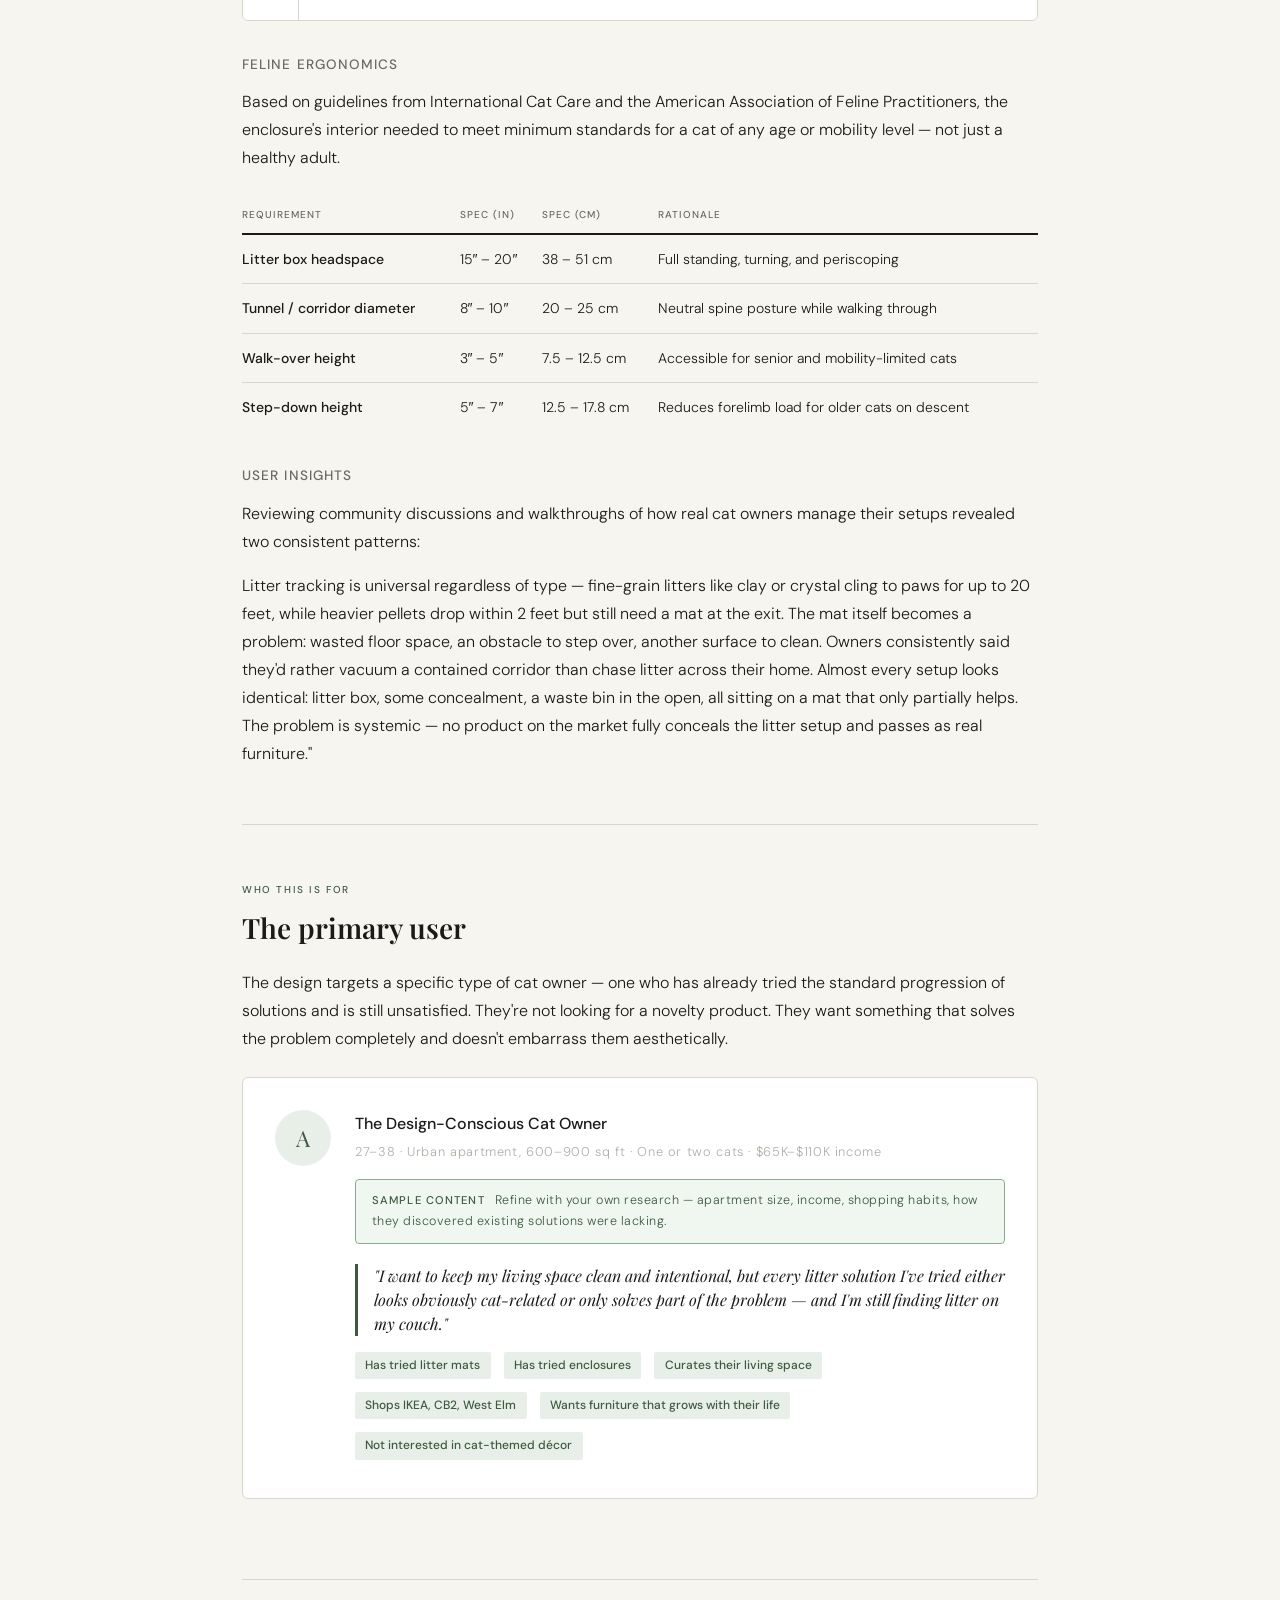
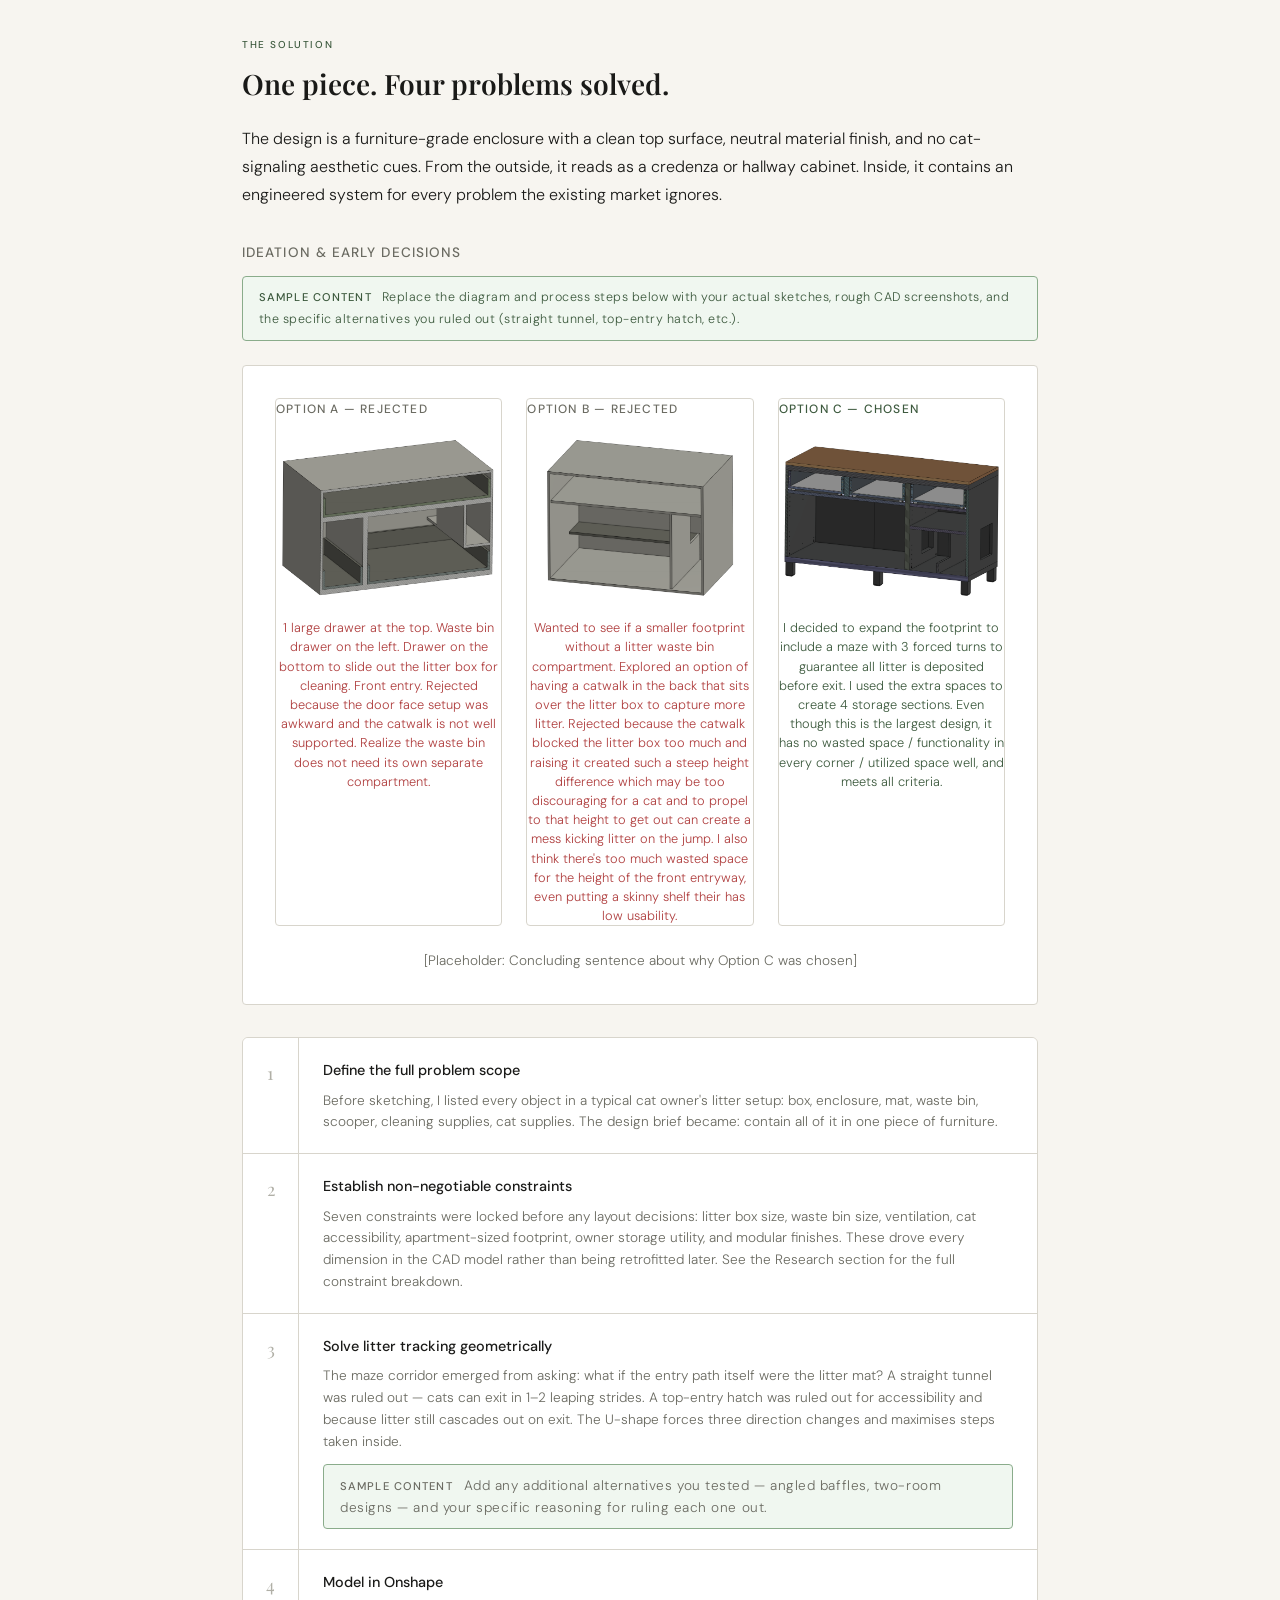
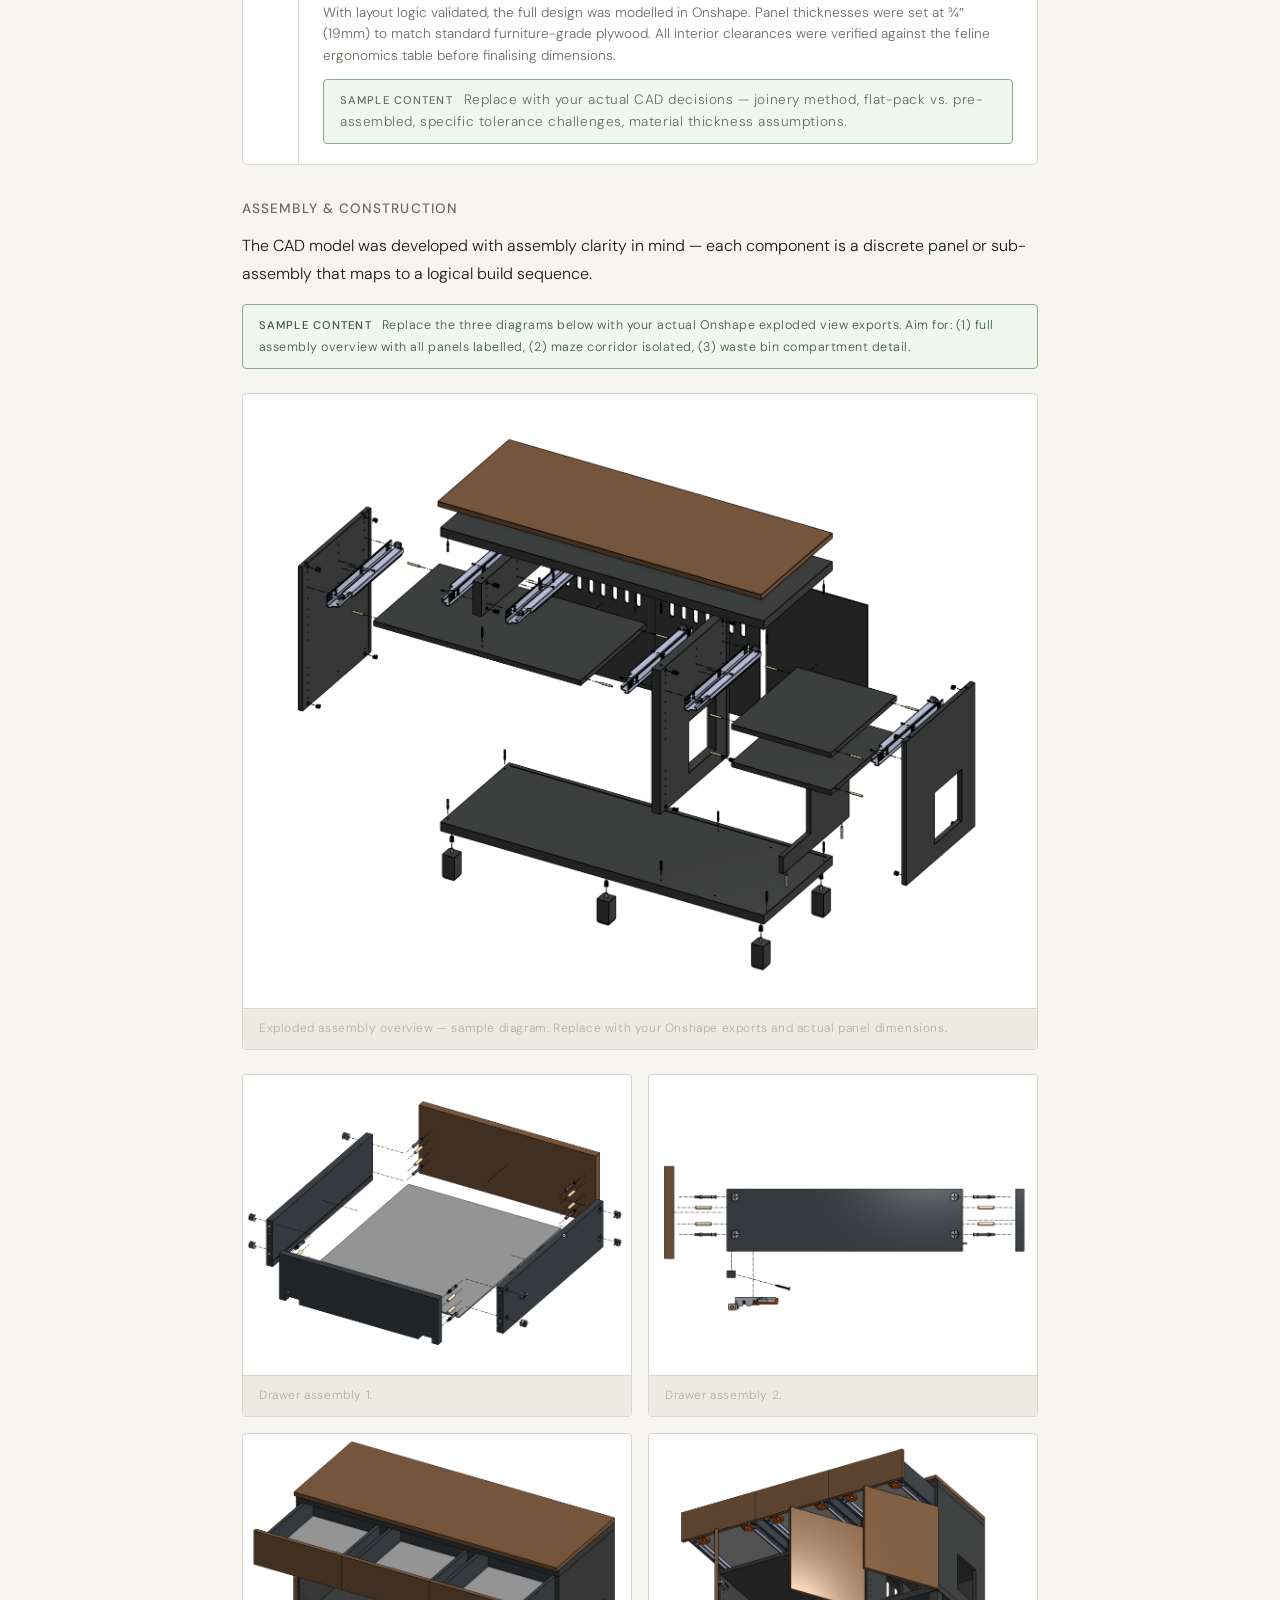
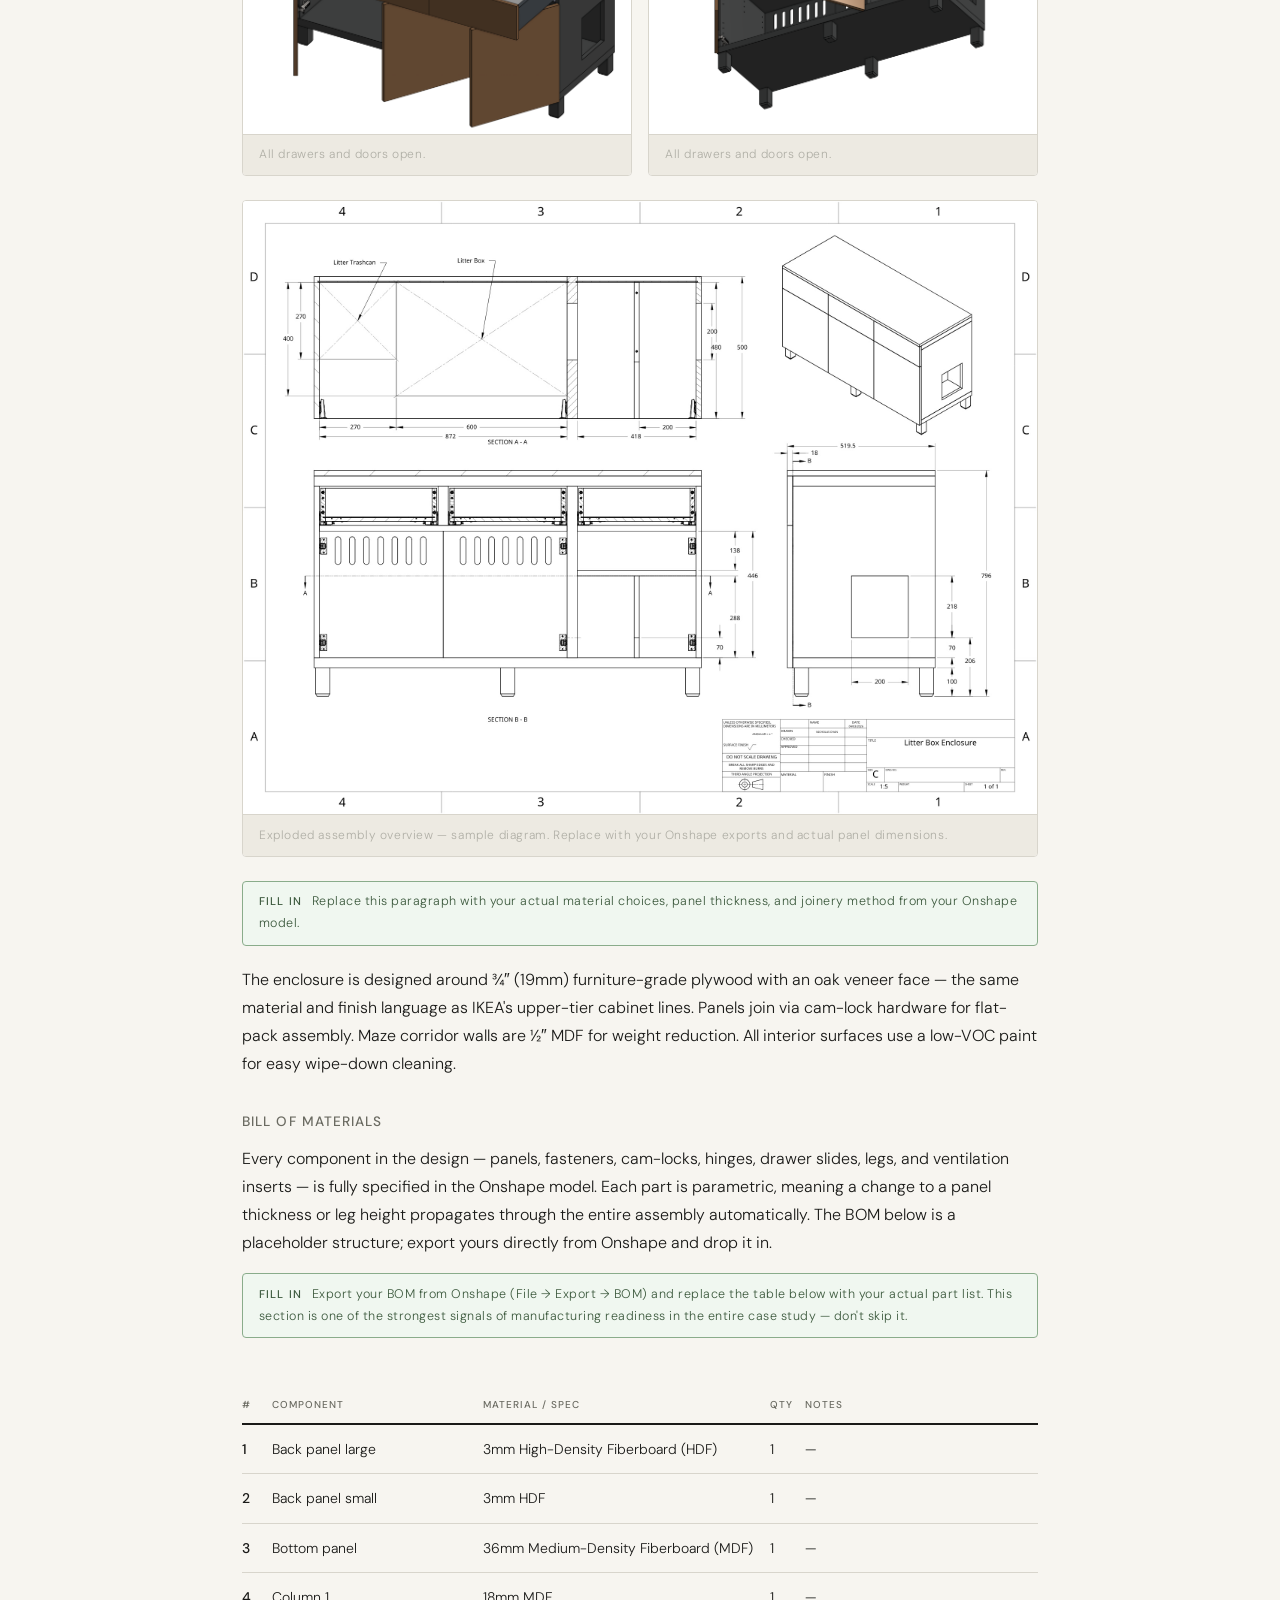
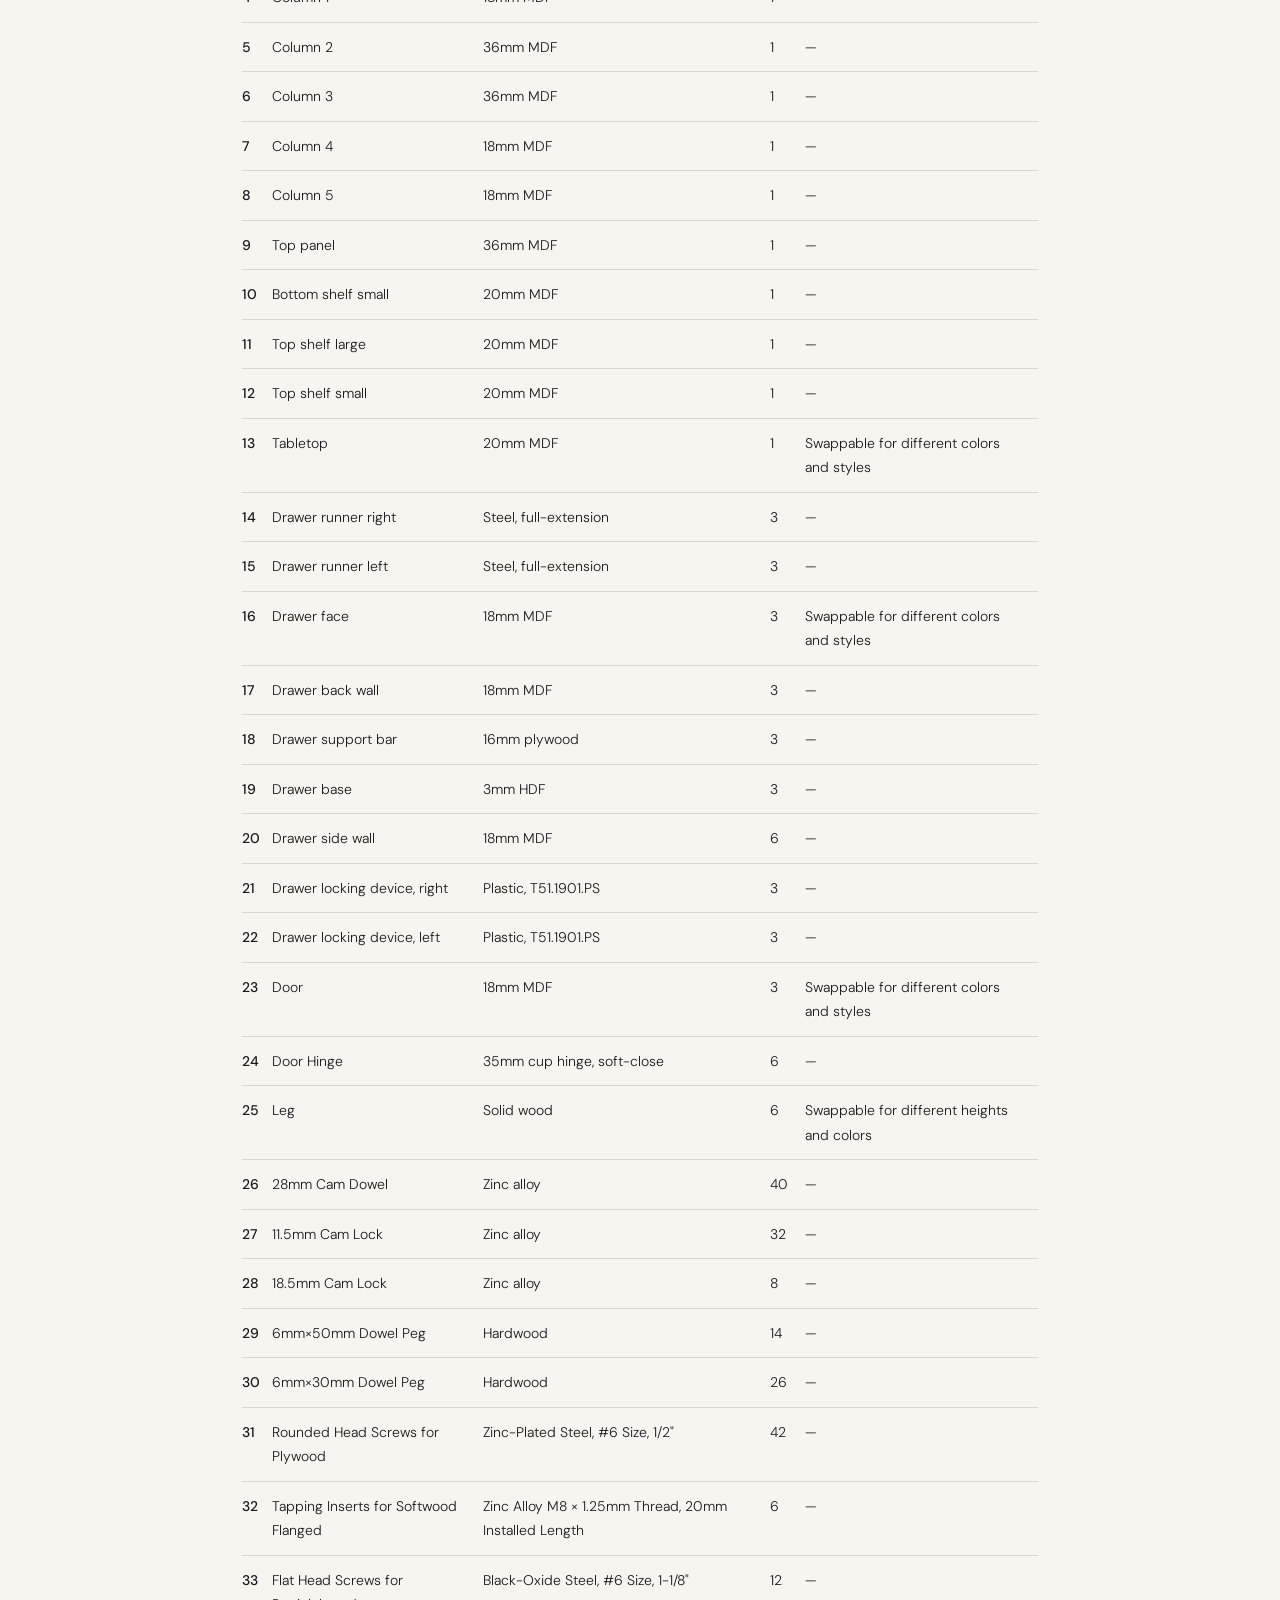
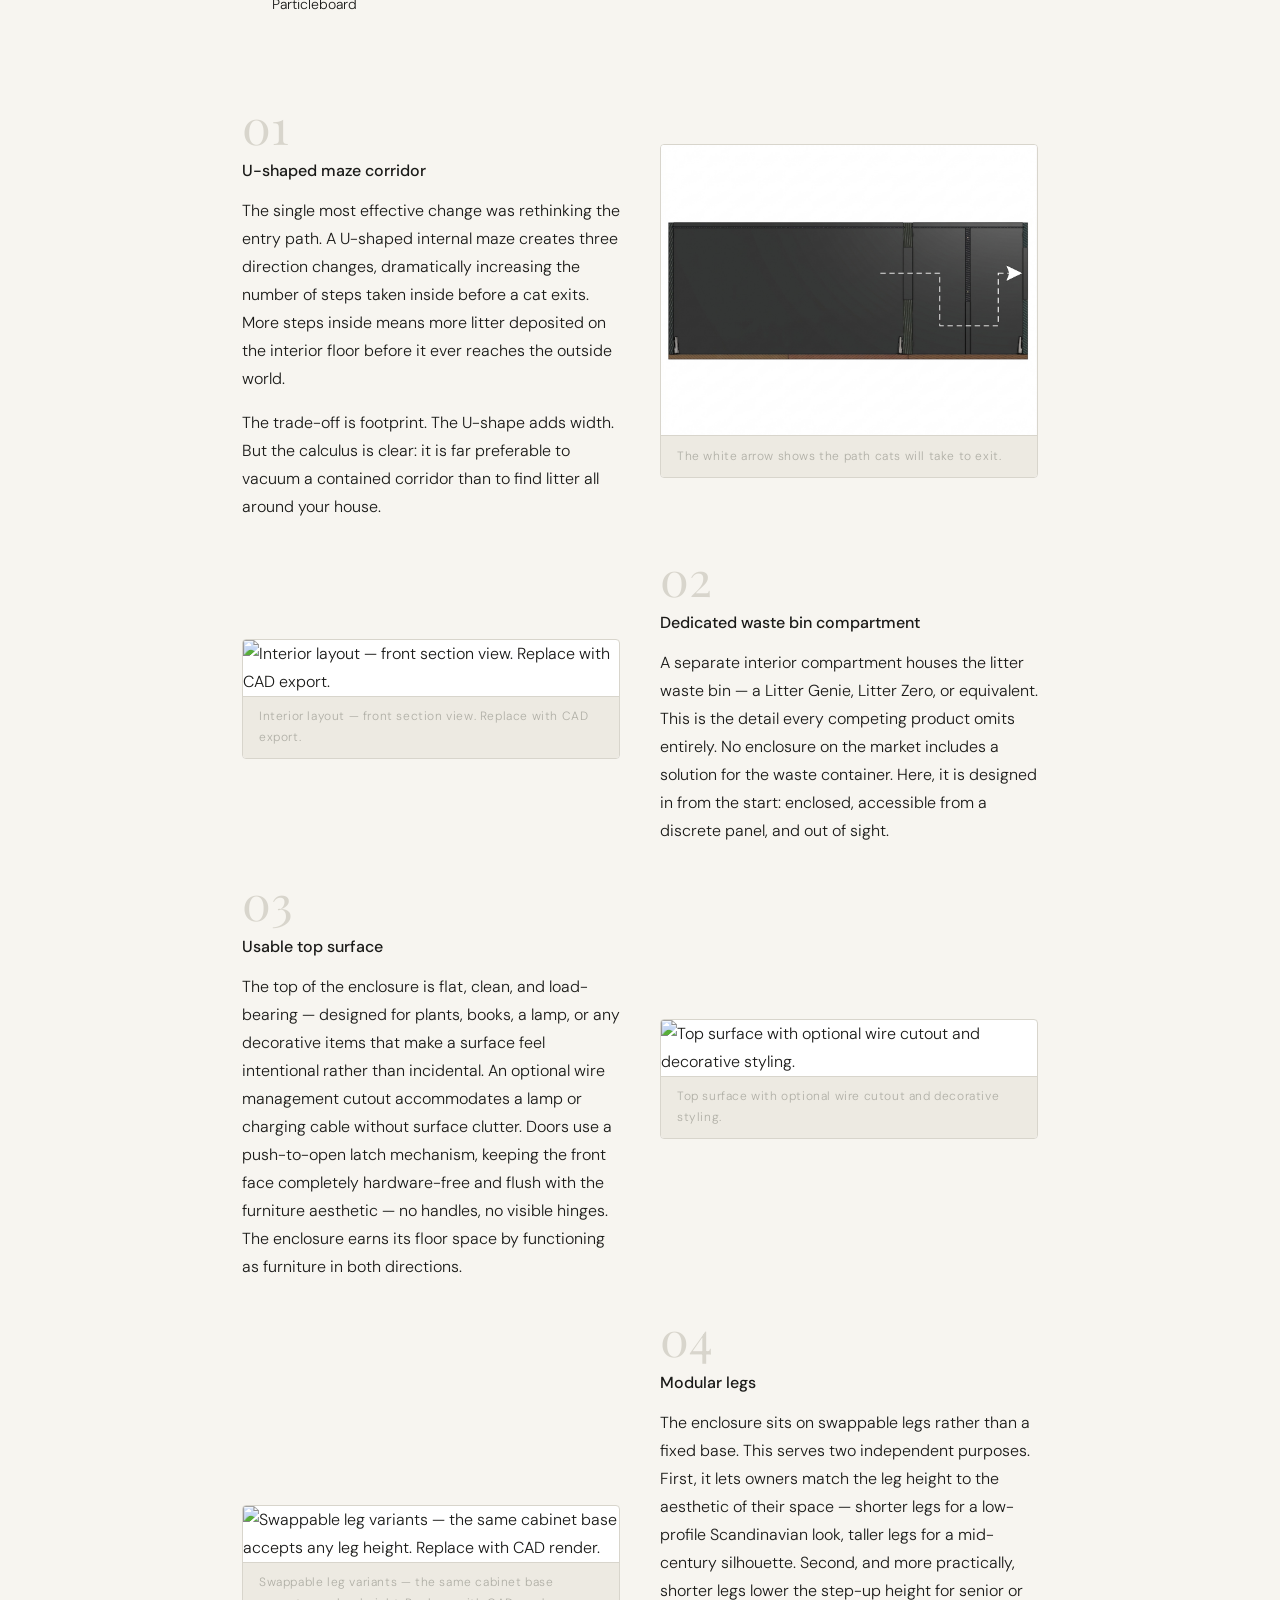
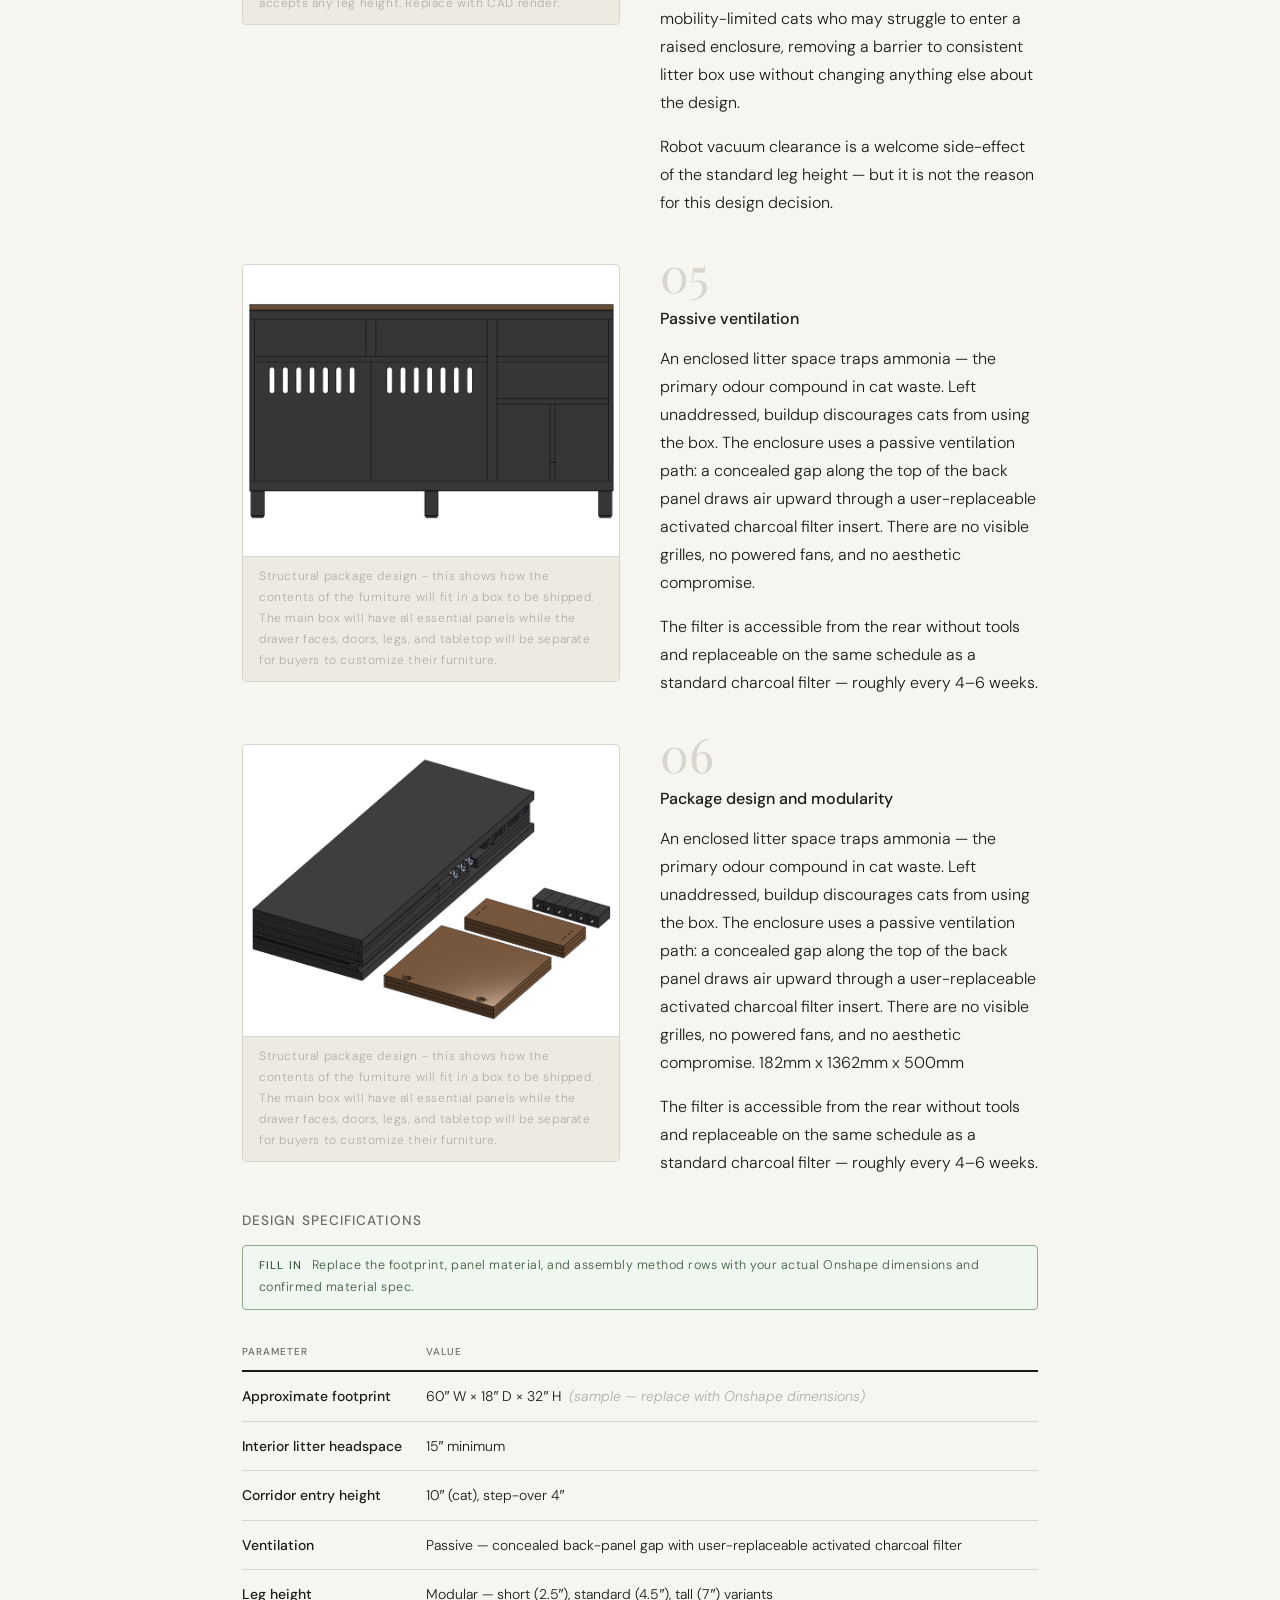
==== commit 5c1a3044: "BOM table" ====
--- a/case_study.html
+++ b/case_study.html
@@ -202,7 +202,7 @@
         margin: 1.5rem 0;
         overflow: hidden;
       }
-      .diagram-frame svg {
+      .diagram-frame img {
         display: block;
         width: 100%;
       }
@@ -384,10 +384,12 @@
         color: #791f1f;
       }
       .this-design td {
-        background: var(--paper-warm) !important;
+        background: var(--accent-light) !important;
       }
       .this-design td:first-child {
+        border-left: 3px solid #3d5a3e;
         font-weight: 500;
+        color: var(--accent);
       }
 
       .process-steps {
@@ -655,7 +657,7 @@
 
     <div class="hero-wrap">
       <img
-        src="./images/hero_2.png"
+        src="images/renders/hero_2.png"
         alt="Cat litter enclosure — styled living room render"
         class="hero-img"
       />
@@ -698,7 +700,7 @@
       <!-- THE CHALLENGE -->
       <section>
         <p class="section-label">The Challenge</p>
-        <h2>Five problems, no complete solution</h2>
+        <h2>Four problems, no complete solution</h2>
         <p>
           Existing products treat these as separate issues. This design treats
           them as one system.
@@ -714,16 +716,19 @@
                 stroke="currentColor"
                 stroke-width="2"
               >
-                <path d="M3 9l9-7 9 7v11a2 2 0 0 1-2 2H5a2 2 0 0 1-2-2z" />
+                <rect x="2" y="3" width="20" height="14" rx="2" />
+                <line x1="8" y1="21" x2="16" y2="21" />
+                <line x1="12" y1="17" x2="12" y2="21" />
               </svg>
             </div>
-            <h4>Litter tracking</h4>
+            <h4>It doesn't look like furniture</h4>
             <p>
-              No mat or enclosure stops cats from carrying litter beyond the
-              exit. The problem isn't the type of litter you use — it's exit
-              path geometry.
+              Cat-themed cutouts and rustic barn styling signal their purpose
+              immediately. No current product could blend into a modern living
+              room or hallway.
             </p>
           </div>
+
           <div class="problem-card">
             <div class="problem-icon">
               <svg
@@ -754,16 +759,14 @@
                 stroke="currentColor"
                 stroke-width="2"
               >
-                <rect x="2" y="3" width="20" height="14" rx="2" />
-                <line x1="8" y1="21" x2="16" y2="21" />
-                <line x1="12" y1="17" x2="12" y2="21" />
+                <path d="M3 9l9-7 9 7v11a2 2 0 0 1-2 2H5a2 2 0 0 1-2-2z" />
               </svg>
             </div>
-            <h4>It doesn't look like furniture</h4>
+            <h4>Litter tracking</h4>
             <p>
-              Cat-themed cutouts and rustic barn styling signal their purpose
-              immediately. No current product could blend into a modern living
-              room or hallway.
+              No mat or enclosure stops cats from carrying litter beyond the
+              exit. The problem isn't the type of litter you use — it's exit
+              path geometry.
             </p>
           </div>
           <div class="problem-card">
@@ -808,7 +811,7 @@
               <th class="feat-col">Furniture aesthetic</th>
               <th class="feat-col">Hides waste bin</th>
               <th class="feat-col">Litter trapping</th>
-              <th class="feat-col">Enclosed storage</th>
+              <th class="feat-col">Extra storage</th>
               <th class="price-col">Price</th>
             </tr>
           </thead>
@@ -950,7 +953,7 @@
               <td class="cross"><span>✗</span></td>
               <td class="cross"><span>✗</span></td>
               <td class="check"><span>✓</span></td>
-              <td class="cross"><span>✗</span></td>
+              <td class="check"><span>✓</span></td>
 
               <td
                 style="
@@ -961,7 +964,7 @@
               >
                 Budget<br /><span
                   style="color: var(--ink-faint); font-size: 0.75rem"
-                  >$120</span
+                  >$115</span
                 >
               </td>
             </tr>
@@ -1079,8 +1082,15 @@
                 >
               </td>
             </tr>
-            <tr class="this-design" style="border-top: 2px solid var(--rule)">
-              <td style="padding: 0.5rem; text-align: center">
+
+            <tr class="this-design">
+              <td
+                style="
+                  padding: 0.5rem;
+                  text-align: center;
+                  vertical-align: middle;
+                "
+              >
                 <img
                   src="images/competitors/this_design.png"
                   style="
@@ -1088,10 +1098,11 @@
                     height: 64px;
                     object-fit: cover;
                     border-radius: 4px;
+                    display: block;
                   "
                 />
               </td>
-              <td>This design</td>
+              <td style="font-weight: bold; color: #3d5a3e">This design</td>
               <td class="check"><span>✓</span></td>
               <td class="check"><span>✓</span></td>
               <td class="check"><span>✓</span></td>
@@ -1102,8 +1113,6 @@
                   color: var(--ink-muted);
                   font-size: 0.8rem;
                   font-weight: 500;
-                  background: var(--paper-warm);
-                  min-width: 85px;
                 "
               >
                 Mid<br /><span
@@ -1115,14 +1124,13 @@
           </tbody>
         </table>
         <p>
-          Most products in this category are budget enclosures that solve
-          exactly one thing: hiding the litter box. None address litter
-          tracking, waste storage, or enclosed owner storage. The Litter-Robot
-          is the only competitor that manages waste — but at $600–900, it
-          requires power, produces no usable storage, and has no furniture
-          aesthetic. Tucker Murphy Pet comes closest to a complete solution,
-          with a furniture look and some storage, but still leaves the waste bin
-          exposed and litter uncontrolled.
+          Most enclosures solve one thing: hiding the litter box. No competitor
+          addresses waste bin storage. A few address litter tracking, but a
+          single straight corridor isn't enough. Some offer extra storage but
+          it's rarely enclosed. The Litter-Robot handles waste automatically but
+          costs $600–900, requires power, and reads as an appliance, not
+          furniture. Tucker Murphy Pet comes closest aesthetically, but leaves
+          the waste bin exposed and the exit path too short to prevent tracking.
         </p>
       </section>
 
@@ -1183,9 +1191,10 @@
               <h4>Must accommodate a litter waste bin</h4>
               <p>
                 The Litter Genie and Litter Zero are the most common dedicated
-                litter waste bins. Their dimensions set the minimum depth and
-                height of the secondary compartment. This was non-negotiable —
-                it was the core gap the entire design was built to close.
+                litter waste bins. Their dimensions set the additional space
+                needed to have it stored next to the litter box of the main
+                compartment. This was non-negotiable — it was the core gap the
+                entire design was built to close.
               </p>
             </div>
           </div>
@@ -1360,13 +1369,16 @@
           owners manage their setups revealed two consistent patterns:
         </p>
         <p>
-          First, litter color matching between the box and enclosure interior is
-          unnecessary — owners reported they would happily vacuum a contained
-          corridor rather than find litter spread across their living space.
-          Second, almost every setup follows the same layout: litter box, some
-          form of concealment, a waste bin sitting openly adjacent, and a mat
-          that only partially helps. The problem is systemic, not a matter of
-          choosing the wrong product.
+          Litter tracking is universal regardless of type — fine-grain litters
+          like clay or crystal cling to paws for up to 20 feet, while heavier
+          pellets drop within 2 feet but still need a mat at the exit. The mat
+          itself becomes a problem: wasted floor space, an obstacle to step
+          over, another surface to clean. Owners consistently said they'd rather
+          vacuum a contained corridor than chase litter across their home.
+          Almost every setup looks identical: litter box, some concealment, a
+          waste bin in the open, all sitting on a mat that only partially helps.
+          The problem is systemic — no product on the market fully conceals the
+          litter setup and passes as real furniture."
         </p>
       </section>
 
@@ -1417,7 +1429,7 @@
       <!-- THE SOLUTION -->
       <section>
         <p class="section-label">The Solution</p>
-        <h2>One piece. Five problems solved.</h2>
+        <h2>One piece. Four problems solved.</h2>
         <p>
           The design is a furniture-grade enclosure with a clean top surface,
           neutral material finish, and no cat-signaling aesthetic cues. From the
@@ -1434,269 +1446,142 @@
           etc.).
         </p>
 
-        <!-- SVG: Concept comparison — three layout options -->
-        <div class="diagram-frame">
-          <svg
-            viewBox="0 0 780 260"
-            xmlns="http://www.w3.org/2000/svg"
-            style="height: 260px"
+        <!-- Concept comparison — three layout options -->
+        <div class="diagram-frame" style="padding: 2rem; margin: 1.5rem 0">
+          <div
+            style="
+              display: grid;
+              grid-template-columns: 1fr 1fr 1fr;
+              gap: 1.5rem;
+              margin-bottom: 1.5rem;
+            "
           >
-            <rect width="780" height="260" fill="#fff" />
-            <!-- Option A label -->
-            <text
-              x="123"
-              y="26"
-              font-family="'DM Sans',sans-serif"
-              font-size="10.5"
-              fill="#b0afa6"
-              text-anchor="middle"
-              letter-spacing="1"
-            >
-              OPTION A — REJECTED
-            </text>
-            <!-- Option A box -->
-            <rect
-              x="22"
-              y="36"
-              width="202"
-              height="144"
-              rx="4"
-              fill="#f7f5f0"
-              stroke="#d8d5cc"
-              stroke-width="1.5"
-            />
-            <rect
-              x="36"
-              y="52"
-              width="82"
-              height="112"
-              rx="3"
-              fill="#edeae2"
-              stroke="#d8d5cc"
-              stroke-width="1"
-            />
-            <text
-              x="77"
-              y="112"
-              font-family="'DM Sans',sans-serif"
-              font-size="9"
-              fill="#b0afa6"
-              text-anchor="middle"
-            >
-              litter box
-            </text>
-            <rect
-              x="118"
-              y="88"
-              width="90"
-              height="40"
-              rx="2"
-              fill="#e8e8e8"
-              stroke="#c8c8c8"
-              stroke-width="1"
-            />
-            <text
-              x="163"
-              y="112"
-              font-family="'DM Sans',sans-serif"
-              font-size="9"
-              fill="#888"
-              text-anchor="middle"
-            >
-              straight exit
-            </text>
-            <line
-              x1="208"
-              y1="108"
-              x2="232"
-              y2="108"
-              stroke="#b04040"
-              stroke-width="1.5"
-              stroke-dasharray="4,2"
-            />
-            <polygon points="232,105 238,108 232,111" fill="#b04040" />
-            <text
-              x="123"
-              y="200"
-              font-family="'DM Sans',sans-serif"
-              font-size="9"
-              fill="#b04040"
-              text-anchor="middle"
-            >
-              Cat exits in 1–2 steps · litter tracked everywhere
-            </text>
-            <!-- divider -->
-            <line
-              x1="258"
-              y1="28"
-              x2="258"
-              y2="224"
-              stroke="#d8d5cc"
-              stroke-width="1"
-              stroke-dasharray="4,3"
-            />
-            <!-- Option B label -->
-            <text
-              x="393"
-              y="26"
-              font-family="'DM Sans',sans-serif"
-              font-size="10.5"
-              fill="#b0afa6"
-              text-anchor="middle"
-              letter-spacing="1"
-            >
-              OPTION B — REJECTED
-            </text>
-            <rect
-              x="282"
-              y="36"
-              width="202"
-              height="144"
-              rx="4"
-              fill="#f7f5f0"
-              stroke="#d8d5cc"
-              stroke-width="1.5"
-            />
-            <rect
-              x="296"
-              y="52"
-              width="82"
-              height="112"
-              rx="3"
-              fill="#edeae2"
-              stroke="#d8d5cc"
-              stroke-width="1"
-            />
-            <text
-              x="337"
-              y="112"
-              font-family="'DM Sans',sans-serif"
-              font-size="9"
-              fill="#b0afa6"
-              text-anchor="middle"
-            >
-              litter box
-            </text>
-            <ellipse
-              cx="378"
-              cy="52"
-              rx="20"
-              ry="8"
-              fill="#e8e8e8"
-              stroke="#c8c8c8"
-              stroke-width="1"
-            />
-            <text
-              x="410"
-              y="56"
-              font-family="'DM Sans',sans-serif"
-              font-size="9"
-              fill="#888"
-            >
-              top-entry hatch
-            </text>
-            <text
-              x="393"
-              y="200"
-              font-family="'DM Sans',sans-serif"
-              font-size="9"
-              fill="#b04040"
-              text-anchor="middle"
-            >
-              Inaccessible for senior cats · litter falls on exit
-            </text>
-            <!-- divider -->
-            <line
-              x1="518"
-              y1="28"
-              x2="518"
-              y2="224"
-              stroke="#d8d5cc"
-              stroke-width="1"
-              stroke-dasharray="4,3"
-            />
-            <!-- Option C label -->
-            <text
-              x="649"
-              y="26"
-              font-family="'DM Sans',sans-serif"
-              font-size="10.5"
-              fill="#3d5a3e"
-              text-anchor="middle"
-              letter-spacing="1"
-            >
-              OPTION C — CHOSEN
-            </text>
-            <rect
-              x="536"
-              y="36"
-              width="218"
-              height="144"
-              rx="4"
-              fill="#e8efe8"
-              stroke="#3d5a3e"
-              stroke-width="1.5"
-            />
-            <rect
-              x="550"
-              y="52"
-              width="82"
-              height="112"
-              rx="3"
-              fill="#edeae2"
-              stroke="#d8d5cc"
-              stroke-width="1"
-            />
-            <text
-              x="591"
-              y="112"
-              font-family="'DM Sans',sans-serif"
-              font-size="9"
-              fill="#b0afa6"
-              text-anchor="middle"
-            >
-              litter box
-            </text>
-            <!-- U walls -->
-            <rect x="632" y="52" width="9" height="72" rx="1" fill="#8aac8b" />
-            <rect x="632" y="114" width="84" height="9" rx="1" fill="#8aac8b" />
-            <rect x="707" y="61" width="9" height="62" rx="1" fill="#8aac8b" />
-            <!-- path -->
-            <defs>
-              <marker
-                id="ga"
-                markerWidth="6"
-                markerHeight="6"
-                refX="3"
-                refY="3"
-                orient="auto"
-              >
-                <polygon points="0,0 6,3 0,6" fill="#3d5a3e" />
-              </marker>
-            </defs>
-            <path
-              d="M641 72 L698 72 L698 123 L650 123"
-              fill="none"
-              stroke="#3d5a3e"
-              stroke-width="1.5"
-              stroke-dasharray="3,2"
-              marker-end="url(#ga)"
-            />
-            <text
-              x="649"
-              y="200"
-              font-family="'DM Sans',sans-serif"
-              font-size="9"
-              fill="#3d5a3e"
-              text-anchor="middle"
-            >
-              3 forced turns · litter deposited before exit
-            </text>
-          </svg>
-          <p class="diagram-caption">
-            Early concept comparison — straight tunnel (A) and top-entry (B)
-            were ruled out in favour of the U-shaped maze (C). Replace with your
-            actual sketches.
+            <!-- Option A -->
+            <div class="diagram-frame" style="margin: 0">
+              <p
+                style="
+                  font-size: 0.75rem;
+                  font-family: var(--sans);
+                  letter-spacing: 0.1em;
+                  text-transform: uppercase;
+                  color: var(--ink-muted);
+                  margin-bottom: 0.75rem;
+                  font-weight: 500;
+                "
+              >
+                Option A — Rejected
+              </p>
+              <img
+                src="images/ideation/option_a.png"
+                style="width: 100%; display: block; border-radius: 4px"
+              />
+              <p
+                style="
+                  font-size: 0.8rem;
+                  color: #b04040;
+                  text-align: center;
+                  margin-top: 0.75rem;
+                  line-height: 1.5;
+                "
+              >
+                1 large drawer at the top. Waste bin drawer on the left. Drawer
+                on the bottom to slide out the litter box for cleaning. Front
+                entry. Rejected because the door face setup was awkward and the
+                catwalk is not well supported. Realize the waste bin does not
+                need its own separate compartment.
+              </p>
+            </div>
+
+            <!-- Option B -->
+            <div class="diagram-frame" style="margin: 0">
+              <p
+                style="
+                  font-size: 0.75rem;
+                  font-family: var(--sans);
+                  letter-spacing: 0.1em;
+                  text-transform: uppercase;
+                  color: var(--ink-muted);
+                  margin-bottom: 0.75rem;
+                  font-weight: 500;
+                "
+              >
+                Option B — Rejected
+              </p>
+              <img
+                src="images/ideation/option_b.png"
+                style="width: 100%; display: block; border-radius: 4px"
+              />
+              <p
+                style="
+                  font-size: 0.8rem;
+                  color: #b04040;
+                  text-align: center;
+                  margin-top: 0.75rem;
+                  line-height: 1.5;
+                "
+              >
+                Wanted to see if a smaller footprint without a litter waste bin
+                compartment. Explored an option of having a catwalk in the back
+                that sits over the litter box to capture more litter. Rejected
+                because the catwalk blocked the litter box too much and raising
+                it created such a steep height difference which may be too
+                discouraging for a cat and to propel to that height to get out
+                can create a mess kicking litter on the jump. I also think
+                there's too much wasted space for the height of the front
+                entryway, even putting a skinny shelf their has low usability.
+              </p>
+            </div>
+
+            <!-- Option C -->
+            <div class="diagram-frame" style="margin: 0">
+              <p
+                style="
+                  font-size: 0.75rem;
+                  font-family: var(--sans);
+                  letter-spacing: 0.1em;
+                  text-transform: uppercase;
+                  color: #3d5a3e;
+                  margin-bottom: 0.75rem;
+                  font-weight: 500;
+                "
+              >
+                Option C — Chosen
+              </p>
+              <img
+                src="images/ideation/option_c.png"
+                alt="U-shaped maze — 3 forced turns, litter deposited before exit"
+                style="width: 100%; display: block; border-radius: 4px"
+              />
+              <p
+                style="
+                  font-size: 0.8rem;
+                  color: #3d5a3e;
+                  text-align: center;
+                  margin-top: 0.75rem;
+                  line-height: 1.5;
+                "
+              >
+                I decided to expand the footprint to include a maze with 3
+                forced turns to guarantee all litter is deposited before exit. I
+                used the extra spaces to create 4 storage sections. Even though
+                this is the largest design, it has no wasted space /
+                functionality in every corner / utilized space well, and meets
+                all criteria.
+              </p>
+            </div>
+          </div>
+
+          <!-- Concluding text -->
+          <p
+            style="
+              font-size: 0.85rem;
+              color: var(--ink-muted);
+              text-align: center;
+              margin: 0;
+              line-height: 1.6;
+            "
+          >
+            [Placeholder: Concluding sentence about why Option C was chosen]
           </p>
         </div>
 
@@ -1708,8 +1593,8 @@
               <p>
                 Before sketching, I listed every object in a typical cat owner's
                 litter setup: box, enclosure, mat, waste bin, scooper, cleaning
-                supplies. The design brief became: contain all of it in one
-                piece of furniture.
+                supplies, cat supplies. The design brief became: contain all of
+                it in one piece of furniture.
               </p>
             </div>
           </div>
@@ -1779,381 +1664,12 @@
           waste bin compartment detail.
         </p>
 
-        <!-- SVG: Exploded assembly diagram -->
+        <!-- Exploded assembly diagram -->
         <div class="diagram-frame">
-          <svg
-            viewBox="0 0 780 370"
-            xmlns="http://www.w3.org/2000/svg"
-            style="height: 370px"
-          >
-            <rect width="780" height="370" fill="#fff" />
-            <defs>
-              <marker
-                id="gb"
-                markerWidth="4"
-                markerHeight="4"
-                refX="2"
-                refY="2"
-                orient="auto"
-              >
-                <line
-                  x1="0"
-                  y1="0"
-                  x2="0"
-                  y2="4"
-                  stroke="#b0afa6"
-                  stroke-width="1.5"
-                />
-              </marker>
-            </defs>
-            <!-- row labels -->
-            <text
-              x="16"
-              y="55"
-              font-family="'DM Sans',sans-serif"
-              font-size="10"
-              fill="#b0afa6"
-            >
-              A
-            </text>
-            <text
-              x="16"
-              y="132"
-              font-family="'DM Sans',sans-serif"
-              font-size="10"
-              fill="#b0afa6"
-            >
-              B
-            </text>
-            <text
-              x="16"
-              y="215"
-              font-family="'DM Sans',sans-serif"
-              font-size="10"
-              fill="#b0afa6"
-            >
-              C
-            </text>
-            <text
-              x="16"
-              y="300"
-              font-family="'DM Sans',sans-serif"
-              font-size="10"
-              fill="#b0afa6"
-            >
-              D
-            </text>
-            <text
-              x="16"
-              y="358"
-              font-family="'DM Sans',sans-serif"
-              font-size="10"
-              fill="#b0afa6"
-            >
-              E
-            </text>
-            <!-- A: Top panel -->
-            <rect
-              x="110"
-              y="28"
-              width="390"
-              height="40"
-              rx="3"
-              fill="#edeae2"
-              stroke="#d8d5cc"
-              stroke-width="1.5"
-            />
-            <text
-              x="305"
-              y="53"
-              font-family="'DM Sans',sans-serif"
-              font-size="11"
-              fill="#6b6b62"
-              text-anchor="middle"
-            >
-              Top panel — load-bearing surface · optional wire cutout
-            </text>
-            <line
-              x1="110"
-              y1="68"
-              x2="110"
-              y2="96"
-              stroke="#d8d5cc"
-              stroke-width="1"
-              stroke-dasharray="3,3"
-            />
-            <line
-              x1="500"
-              y1="68"
-              x2="500"
-              y2="96"
-              stroke="#d8d5cc"
-              stroke-width="1"
-              stroke-dasharray="3,3"
-            />
-            <!-- B: Side panels -->
-            <rect
-              x="110"
-              y="100"
-              width="28"
-              height="116"
-              rx="3"
-              fill="#d8d5cc"
-              stroke="#b0afa6"
-              stroke-width="1.5"
-            />
-            <rect
-              x="472"
-              y="100"
-              width="28"
-              height="116"
-              rx="3"
-              fill="#d8d5cc"
-              stroke="#b0afa6"
-              stroke-width="1.5"
-            />
-            <text
-              x="305"
-              y="162"
-              font-family="'DM Sans',sans-serif"
-              font-size="11"
-              fill="#6b6b62"
-              text-anchor="middle"
-            >
-              Left &amp; right side panels — oak veneer
-            </text>
-            <line
-              x1="138"
-              y1="158"
-              x2="230"
-              y2="158"
-              stroke="#d8d5cc"
-              stroke-width="0.5"
-            />
-            <line
-              x1="380"
-              y1="158"
-              x2="472"
-              y2="158"
-              stroke="#d8d5cc"
-              stroke-width="0.5"
-            />
-            <line
-              x1="138"
-              y1="216"
-              x2="138"
-              y2="246"
-              stroke="#d8d5cc"
-              stroke-width="1"
-              stroke-dasharray="3,3"
-            />
-            <line
-              x1="472"
-              y1="216"
-              x2="472"
-              y2="246"
-              stroke="#d8d5cc"
-              stroke-width="1"
-              stroke-dasharray="3,3"
-            />
-            <!-- C: U maze walls -->
-            <rect
-              x="138"
-              y="250"
-              width="56"
-              height="86"
-              rx="2"
-              fill="#e8efe8"
-              stroke="#3d5a3e"
-              stroke-width="1.5"
-            />
-            <rect
-              x="204"
-              y="250"
-              width="158"
-              height="11"
-              rx="2"
-              fill="#e8efe8"
-              stroke="#3d5a3e"
-              stroke-width="1.5"
-            />
-            <rect
-              x="356"
-              y="250"
-              width="56"
-              height="66"
-              rx="2"
-              fill="#e8efe8"
-              stroke="#3d5a3e"
-              stroke-width="1.5"
-            />
-            <text
-              x="305"
-              y="312"
-              font-family="'DM Sans',sans-serif"
-              font-size="11"
-              fill="#3d5a3e"
-              text-anchor="middle"
-            >
-              U-shaped maze corridor panels
-            </text>
-            <line
-              x1="138"
-              y1="336"
-              x2="138"
-              y2="352"
-              stroke="#d8d5cc"
-              stroke-width="1"
-              stroke-dasharray="3,3"
-            />
-            <line
-              x1="472"
-              y1="336"
-              x2="472"
-              y2="352"
-              stroke="#d8d5cc"
-              stroke-width="1"
-              stroke-dasharray="3,3"
-            />
-            <!-- D: Waste bin partition -->
-            <rect
-              x="440"
-              y="100"
-              width="11"
-              height="116"
-              rx="2"
-              fill="#8aac8b"
-              stroke="#3d5a3e"
-              stroke-width="1"
-            />
-            <line
-              x1="451"
-              y1="142"
-              x2="580"
-              y2="142"
-              stroke="#8aac8b"
-              stroke-width="0.75"
-              stroke-dasharray="3,2"
-            />
-            <text
-              x="586"
-              y="146"
-              font-family="'DM Sans',sans-serif"
-              font-size="10.5"
-              fill="#3d5a3e"
-            >
-              Waste bin partition
-            </text>
-            <!-- E: Legs -->
-            <rect
-              x="120"
-              y="356"
-              width="14"
-              height="20"
-              rx="2"
-              fill="#d8d5cc"
-              stroke="#b0afa6"
-              stroke-width="1"
-            />
-            <rect
-              x="176"
-              y="356"
-              width="14"
-              height="20"
-              rx="2"
-              fill="#d8d5cc"
-              stroke="#b0afa6"
-              stroke-width="1"
-            />
-            <rect
-              x="420"
-              y="356"
-              width="14"
-              height="20"
-              rx="2"
-              fill="#d8d5cc"
-              stroke="#b0afa6"
-              stroke-width="1"
-            />
-            <rect
-              x="476"
-              y="356"
-              width="14"
-              height="20"
-              rx="2"
-              fill="#d8d5cc"
-              stroke="#b0afa6"
-              stroke-width="1"
-            />
-            <text
-              x="305"
-              y="385"
-              font-family="'DM Sans',sans-serif"
-              font-size="10.5"
-              fill="#6b6b62"
-              text-anchor="middle"
-            >
-              Solid wood legs — 4.5″ ground clearance for robot vacuum
-            </text>
-            <!-- legend -->
-            <rect
-              x="560"
-              y="256"
-              width="11"
-              height="11"
-              rx="1"
-              fill="#e8efe8"
-              stroke="#3d5a3e"
-              stroke-width="1"
-            />
-            <text
-              x="577"
-              y="266"
-              font-family="'DM Sans',sans-serif"
-              font-size="10"
-              fill="#3d5a3e"
-            >
-              Maze system
-            </text>
-            <rect
-              x="560"
-              y="275"
-              width="11"
-              height="11"
-              rx="1"
-              fill="#d8d5cc"
-              stroke="#b0afa6"
-              stroke-width="1"
-            />
-            <text
-              x="577"
-              y="285"
-              font-family="'DM Sans',sans-serif"
-              font-size="10"
-              fill="#6b6b62"
-            >
-              Structure panels
-            </text>
-            <rect
-              x="560"
-              y="294"
-              width="11"
-              height="11"
-              rx="1"
-              fill="#edeae2"
-              stroke="#d8d5cc"
-              stroke-width="1"
-            />
-            <text
-              x="577"
-              y="304"
-              font-family="'DM Sans',sans-serif"
-              font-size="10"
-              fill="#6b6b62"
-            >
-              Top &amp; finish
-            </text>
-          </svg>
+          <img
+            src="images/cad/exploded_view.png"
+            style="width: 100%; display: block"
+          />
           <p class="diagram-caption">
             Exploded assembly overview — sample diagram. Replace with your
             Onshape exports and actual panel dimensions.
@@ -2161,324 +1677,52 @@
         </div>
 
         <div class="two-col-img">
-          <!-- SVG: Maze top view -->
+          <!-- Drawer assembly 1 -->
           <div class="diagram-frame" style="margin: 0">
-            <svg
-              viewBox="0 0 340 220"
-              xmlns="http://www.w3.org/2000/svg"
-              style="height: 220px"
-            >
-              <rect width="340" height="220" fill="#fff" />
-              <text
-                x="170"
-                y="20"
-                font-family="'DM Sans',sans-serif"
-                font-size="10.5"
-                fill="#b0afa6"
-                text-anchor="middle"
-                letter-spacing="1"
-              >
-                MAZE — TOP VIEW
-              </text>
-              <rect
-                x="28"
-                y="32"
-                width="284"
-                height="162"
-                rx="4"
-                fill="#f7f5f0"
-                stroke="#d8d5cc"
-                stroke-width="1.5"
-              />
-              <rect
-                x="40"
-                y="44"
-                width="108"
-                height="138"
-                rx="3"
-                fill="#edeae2"
-                stroke="#d8d5cc"
-                stroke-width="1"
-              />
-              <text
-                x="94"
-                y="116"
-                font-family="'DM Sans',sans-serif"
-                font-size="9"
-                fill="#b0afa6"
-                text-anchor="middle"
-              >
-                litter box
-              </text>
-              <!-- U walls -->
-              <rect
-                x="148"
-                y="44"
-                width="9"
-                height="96"
-                rx="1"
-                fill="#8aac8b"
-              />
-              <rect
-                x="148"
-                y="131"
-                width="124"
-                height="9"
-                rx="1"
-                fill="#8aac8b"
-              />
-              <rect
-                x="263"
-                y="53"
-                width="9"
-                height="87"
-                rx="1"
-                fill="#8aac8b"
-              />
-              <!-- entry -->
-              <rect
-                x="272"
-                y="44"
-                width="30"
-                height="38"
-                rx="2"
-                fill="#e8efe8"
-                stroke="#3d5a3e"
-                stroke-width="1"
-              />
-              <text
-                x="287"
-                y="66"
-                font-family="'DM Sans',sans-serif"
-                font-size="8"
-                fill="#3d5a3e"
-                text-anchor="middle"
-              >
-                entry
-              </text>
-              <!-- cat path -->
-              <defs>
-                <marker
-                  id="gc"
-                  markerWidth="5"
-                  markerHeight="5"
-                  refX="2.5"
-                  refY="2.5"
-                  orient="auto"
-                >
-                  <polygon points="0,0 5,2.5 0,5" fill="#3d5a3e" />
-                </marker>
-              </defs>
-              <path
-                d="M287 82 L287 120 L226 120 L226 150 L158 150"
-                fill="none"
-                stroke="#3d5a3e"
-                stroke-width="1.5"
-                stroke-dasharray="4,2"
-                marker-end="url(#gc)"
-              />
-              <text
-                x="284"
-                y="96"
-                font-family="'DM Sans',sans-serif"
-                font-size="8"
-                fill="#3d5a3e"
-              >
-                ①
-              </text>
-              <text
-                x="210"
-                y="116"
-                font-family="'DM Sans',sans-serif"
-                font-size="8"
-                fill="#3d5a3e"
-              >
-                ②
-              </text>
-              <text
-                x="172"
-                y="148"
-                font-family="'DM Sans',sans-serif"
-                font-size="8"
-                fill="#3d5a3e"
-              >
-                ③
-              </text>
-              <!-- litter dots -->
-              <circle cx="287" cy="100" r="2.5" fill="#b0afa6" opacity="0.6" />
-              <circle cx="250" cy="120" r="2.5" fill="#b0afa6" opacity="0.6" />
-              <circle cx="192" cy="150" r="2.5" fill="#b0afa6" opacity="0.5" />
-              <circle cx="166" cy="150" r="2" fill="#b0afa6" opacity="0.4" />
-            </svg>
-            <p class="diagram-caption">
-              Maze corridor — top view. Replace with CAD export.
-            </p>
-          </div>
-          <!-- SVG: Waste bin compartment -->
+            <img
+              src="images/cad/drawer_assembly_1.png"
+              style="width: 100%; display: block"
+            />
+            <p class="diagram-caption">Drawer assembly 1.</p>
+          </div>
+          <!-- Drawer assembly 2 -->
           <div class="diagram-frame" style="margin: 0">
-            <svg
-              viewBox="0 0 340 220"
-              xmlns="http://www.w3.org/2000/svg"
-              style="height: 220px"
-            >
-              <rect width="340" height="220" fill="#fff" />
-              <text
-                x="170"
-                y="20"
-                font-family="'DM Sans',sans-serif"
-                font-size="10.5"
-                fill="#b0afa6"
-                text-anchor="middle"
-                letter-spacing="1"
-              >
-                WASTE BIN COMPARTMENT
-              </text>
-              <rect
-                x="28"
-                y="32"
-                width="284"
-                height="162"
-                rx="4"
-                fill="#f7f5f0"
-                stroke="#d8d5cc"
-                stroke-width="1.5"
-              />
-              <line
-                x1="198"
-                y1="32"
-                x2="198"
-                y2="194"
-                stroke="#8aac8b"
-                stroke-width="3"
-              />
-              <rect
-                x="40"
-                y="44"
-                width="146"
-                height="138"
-                rx="3"
-                fill="#edeae2"
-                stroke="#d8d5cc"
-                stroke-width="1"
-              />
-              <text
-                x="113"
-                y="110"
-                font-family="'DM Sans',sans-serif"
-                font-size="9"
-                fill="#b0afa6"
-                text-anchor="middle"
-              >
-                litter box +
-              </text>
-              <text
-                x="113"
-                y="122"
-                font-family="'DM Sans',sans-serif"
-                font-size="9"
-                fill="#b0afa6"
-                text-anchor="middle"
-              >
-                maze corridor
-              </text>
-              <rect
-                x="208"
-                y="50"
-                width="94"
-                height="132"
-                rx="3"
-                fill="#e8efe8"
-                stroke="#3d5a3e"
-                stroke-width="1"
-              />
-              <rect
-                x="220"
-                y="62"
-                width="68"
-                height="106"
-                rx="3"
-                fill="#fff"
-                stroke="#8aac8b"
-                stroke-width="1.5"
-              />
-              <rect
-                x="220"
-                y="62"
-                width="68"
-                height="17"
-                rx="2"
-                fill="#8aac8b"
-              />
-              <text
-                x="254"
-                y="74"
-                font-family="'DM Sans',sans-serif"
-                font-size="8"
-                fill="#fff"
-                text-anchor="middle"
-              >
-                Litter Genie
-              </text>
-              <text
-                x="254"
-                y="122"
-                font-family="'DM Sans',sans-serif"
-                font-size="8"
-                fill="#6b6b62"
-                text-anchor="middle"
-              >
-                waste bin
-              </text>
-              <text
-                x="254"
-                y="134"
-                font-family="'DM Sans',sans-serif"
-                font-size="8"
-                fill="#6b6b62"
-                text-anchor="middle"
-              >
-                compartment
-              </text>
-              <path
-                d="M302 88 Q316 115 302 142"
-                fill="none"
-                stroke="#3d5a3e"
-                stroke-width="1"
-                stroke-dasharray="3,2"
-              />
-              <text
-                x="308"
-                y="112"
-                font-family="'DM Sans',sans-serif"
-                font-size="8"
-                fill="#3d5a3e"
-              >
-                access
-              </text>
-              <text
-                x="308"
-                y="122"
-                font-family="'DM Sans',sans-serif"
-                font-size="8"
-                fill="#3d5a3e"
-              >
-                panel
-              </text>
-              <text
-                x="199"
-                y="206"
-                font-family="'DM Sans',sans-serif"
-                font-size="8"
-                fill="#3d5a3e"
-                text-anchor="middle"
-              >
-                divider panel
-              </text>
-            </svg>
-            <p class="diagram-caption">
-              Waste bin compartment — floor plan. Replace with CAD export.
-            </p>
-          </div>
+            <img
+              src="images/cad/drawer_assembly_2.png"
+              style="width: 100%; display: block"
+            />
+            <p class="diagram-caption">Drawer assembly 2.</p>
+          </div>
+        </div>
+
+        <div class="two-col-img">
+          <!-- All open view 1 -->
+          <div class="diagram-frame" style="margin: 0">
+            <img
+              src="images/cad/all_open_view_1.png"
+              style="width: 100%; display: block"
+            />
+            <p class="diagram-caption">All drawers and doors open.</p>
+          </div>
+          <!-- All open view 2 -->
+          <div class="diagram-frame" style="margin: 0">
+            <img
+              src="images/cad/all_open_view_2.png"
+              style="width: 100%; display: block"
+            />
+            <p class="diagram-caption">All drawers and doors open.</p>
+          </div>
+        </div>
+
+        <div class="diagram-frame">
+          <img
+            src="images/cad/cad_drawing.jpg"
+            style="width: 100%; display: block"
+          />
+          <p class="diagram-caption">
+            Exploded assembly overview — sample diagram. Replace with your
+            Onshape exports and actual panel dimensions.
+          </p>
         </div>
 
         <p class="sample-notice">
@@ -2526,101 +1770,234 @@
             <tbody>
               <tr>
                 <td>1</td>
+                <td>Back panel large</td>
+                <td>3mm High-Density Fiberboard (HDF)</td>
+                <td>1</td>
+                <td>—</td>
+              </tr>
+              <tr>
+                <td>2</td>
+                <td>Back panel small</td>
+                <td>3mm HDF</td>
+                <td>1</td>
+                <td>—</td>
+              </tr>
+              <tr>
+                <td>3</td>
+                <td>Bottom panel</td>
+                <td>36mm Medium-Density Fiberboard (MDF)</td>
+                <td>1</td>
+                <td>—</td>
+              </tr>
+              <tr>
+                <td>4</td>
+                <td>Column 1</td>
+                <td>18mm MDF</td>
+                <td>1</td>
+                <td>—</td>
+              </tr>
+              <tr>
+                <td>5</td>
+                <td>Column 2</td>
+                <td>36mm MDF</td>
+                <td>1</td>
+                <td>—</td>
+              </tr>
+              <tr>
+                <td>6</td>
+                <td>Column 3</td>
+                <td>36mm MDF</td>
+                <td>1</td>
+                <td>—</td>
+              </tr>
+              <tr>
+                <td>7</td>
+                <td>Column 4</td>
+                <td>18mm MDF</td>
+                <td>1</td>
+                <td>—</td>
+              </tr>
+              <tr>
+                <td>8</td>
+                <td>Column 5</td>
+                <td>18mm MDF</td>
+                <td>1</td>
+                <td>—</td>
+              </tr>
+              <tr>
+                <td>9</td>
                 <td>Top panel</td>
-                <td>¾″ plywood, oak veneer</td>
+                <td>36mm MDF</td>
                 <td>1</td>
-                <td>Optional wire cutout, edge banding</td>
-              </tr>
-              <tr>
-                <td>2</td>
-                <td>Left side panel</td>
-                <td>¾″ plywood, oak veneer</td>
+                <td>—</td>
+              </tr>
+              <tr>
+                <td>10</td>
+                <td>Bottom shelf small</td>
+                <td>20mm MDF</td>
                 <td>1</td>
                 <td>—</td>
               </tr>
               <tr>
+                <td>11</td>
+                <td>Top shelf large</td>
+                <td>20mm MDF</td>
+                <td>1</td>
+                <td>—</td>
+              </tr>
+              <tr>
+                <td>12</td>
+                <td>Top shelf small</td>
+                <td>20mm MDF</td>
+                <td>1</td>
+                <td>—</td>
+              </tr>
+              <tr>
+                <td>13</td>
+                <td>Tabletop</td>
+                <td>20mm MDF</td>
+                <td>1</td>
+                <td>Swappable for different colors and styles</td>
+              </tr>
+              <tr>
+                <td>14</td>
+                <td>Drawer runner right</td>
+                <td>Steel, full-extension</td>
                 <td>3</td>
-                <td>Right side panel</td>
-                <td>¾″ plywood, oak veneer</td>
-                <td>1</td>
-                <td>Cat entry aperture routed</td>
-              </tr>
-              <tr>
-                <td>4</td>
-                <td>Back panel</td>
-                <td>¼″ HDF or plywood</td>
-                <td>1</td>
-                <td>Ventilation gap at top edge</td>
-              </tr>
-              <tr>
-                <td>5</td>
-                <td>Partition wall (waste bin divider)</td>
-                <td>¾″ plywood</td>
-                <td>1</td>
-                <td>—</td>
-              </tr>
-              <tr>
+                <td>—</td>
+              </tr>
+              <tr>
+                <td>15</td>
+                <td>Drawer runner left</td>
+                <td>Steel, full-extension</td>
+                <td>3</td>
+                <td>—</td>
+              </tr>
+              <tr>
+                <td>16</td>
+                <td>Drawer face</td>
+                <td>18mm MDF</td>
+                <td>3</td>
+                <td>Swappable for different colors and styles</td>
+              </tr>
+              <tr>
+                <td>17</td>
+                <td>Drawer back wall</td>
+                <td>18mm MDF</td>
+                <td>3</td>
+                <td>—</td>
+              </tr>
+              <tr>
+                <td>18</td>
+                <td>Drawer support bar</td>
+                <td>16mm plywood</td>
+                <td>3</td>
+                <td>—</td>
+              </tr>
+              <tr>
+                <td>19</td>
+                <td>Drawer base</td>
+                <td>3mm HDF</td>
+                <td>3</td>
+                <td>—</td>
+              </tr>
+              <tr>
+                <td>20</td>
+                <td>Drawer side wall</td>
+                <td>18mm MDF</td>
                 <td>6</td>
-                <td>Maze corridor walls</td>
-                <td>½″ MDF</td>
+                <td>—</td>
+              </tr>
+              <tr>
+                <td>21</td>
+                <td>Drawer locking device, right</td>
+                <td>Plastic, T51.1901.PS</td>
                 <td>3</td>
-                <td>U-shape: 2 vertical + 1 horizontal</td>
-              </tr>
-              <tr>
-                <td>7</td>
-                <td>Door panel(s)</td>
-                <td>¾″ MDF or plywood, swappable face</td>
-                <td>2–3</td>
-                <td>Fill in — confirm count from Onshape</td>
-              </tr>
-              <tr>
+                <td>—</td>
+              </tr>
+              <tr>
+                <td>22</td>
+                <td>Drawer locking device, left</td>
+                <td>Plastic, T51.1901.PS</td>
+                <td>3</td>
+                <td>—</td>
+              </tr>
+              <tr>
+                <td>23</td>
+                <td>Door</td>
+                <td>18mm MDF</td>
+                <td>3</td>
+                <td>Swappable for different colors and styles</td>
+              </tr>
+              <tr>
+                <td>24</td>
+                <td>Door Hinge</td>
+                <td>35mm cup hinge, soft-close</td>
+                <td>6</td>
+                <td>—</td>
+              </tr>
+              <tr>
+                <td>25</td>
+                <td>Leg</td>
+                <td>Solid wood</td>
+                <td>6</td>
+                <td>Swappable for different heights and colors</td>
+              </tr>
+              <tr>
+                <td>26</td>
+                <td>28mm Cam Dowel</td>
+                <td>Zinc alloy</td>
+                <td>40</td>
+                <td>—</td>
+              </tr>
+              <tr>
+                <td>27</td>
+                <td>11.5mm Cam Lock</td>
+                <td>Zinc alloy</td>
+                <td>32</td>
+                <td>—</td>
+              </tr>
+              <tr>
+                <td>28</td>
+                <td>18.5mm Cam Lock</td>
+                <td>Zinc alloy</td>
                 <td>8</td>
-                <td>Drawer face(s)</td>
-                <td>¾″ MDF, swappable face</td>
-                <td>1–2</td>
-                <td>Fill in — confirm count from Onshape</td>
-              </tr>
-              <tr>
-                <td>9</td>
-                <td>Legs</td>
-                <td>Solid wood or metal, threaded insert mount</td>
-                <td>4</td>
-                <td>Swappable — short / standard / tall</td>
-              </tr>
-              <tr>
-                <td>10</td>
-                <td>Cam-lock fasteners</td>
-                <td>Zinc alloy, 15mm</td>
-                <td>—</td>
-                <td>Fill in exact quantity from Onshape BOM</td>
-              </tr>
-              <tr>
-                <td>11</td>
-                <td>Confirmat screws</td>
-                <td>Steel, 7×50mm</td>
-                <td>—</td>
-                <td>Fill in exact quantity from Onshape BOM</td>
-              </tr>
-              <tr>
+                <td>—</td>
+              </tr>
+              <tr>
+                <td>29</td>
+                <td>6mm×50mm Dowel Peg</td>
+                <td>Hardwood</td>
+                <td>14</td>
+                <td>—</td>
+              </tr>
+              <tr>
+                <td>30</td>
+                <td>6mm×30mm Dowel Peg</td>
+                <td>Hardwood</td>
+                <td>26</td>
+                <td>—</td>
+              </tr>
+              <tr>
+                <td>31</td>
+                <td>Rounded Head Screws for Plywood</td>
+                <td>Zinc-Plated Steel, #6 Size, 1/2"</td>
+                <td>42</td>
+                <td>—</td>
+              </tr>
+              <tr>
+                <td>32</td>
+                <td>Tapping Inserts for Softwood Flanged</td>
+                <td>Zinc Alloy M8 × 1.25mm Thread, 20mm Installed Length</td>
+                <td>6</td>
+                <td>—</td>
+              </tr>
+              <tr>
+                <td>33</td>
+                <td>Flat Head Screws for Particleboard</td>
+                <td>Black-Oxide Steel, #6 Size, 1-1/8"</td>
                 <td>12</td>
-                <td>Concealed hinges</td>
-                <td>35mm cup hinge, soft-close</td>
-                <td>—</td>
-                <td>Fill in quantity — 2 per door minimum</td>
-              </tr>
-              <tr>
-                <td>13</td>
-                <td>Drawer slides</td>
-                <td>Full-extension, undermount</td>
-                <td>—</td>
-                <td>Fill in quantity from Onshape BOM</td>
-              </tr>
-              <tr>
-                <td>14</td>
-                <td>Charcoal odour filter</td>
-                <td>Activated carbon insert</td>
-                <td>1</td>
-                <td>Mounted behind ventilation gap, user-replaceable</td>
+                <td>—</td>
               </tr>
             </tbody>
           </table>
@@ -2642,178 +2019,18 @@
               <p>
                 The trade-off is footprint. The U-shape adds width. But the
                 calculus is clear: it is far preferable to vacuum a contained
-                corridor than to find litter distributed across a living room
-                floor.
+                corridor than to find litter all around your house.
               </p>
             </div>
           </div>
           <!-- SVG: Litter comparison graphic -->
           <div class="diagram-frame" style="margin: 0; align-self: center">
-            <svg
-              viewBox="0 0 320 188"
-              xmlns="http://www.w3.org/2000/svg"
-              style="height: 188px"
-            >
-              <rect width="320" height="188" fill="#f7f5f0" />
-              <text
-                x="160"
-                y="18"
-                font-family="'DM Sans',sans-serif"
-                font-size="10"
-                fill="#b0afa6"
-                text-anchor="middle"
-                letter-spacing="1"
-              >
-                LITTER TRACKING — BEFORE / AFTER
-              </text>
-              <!-- Before -->
-              <text
-                x="74"
-                y="36"
-                font-family="'DM Sans',sans-serif"
-                font-size="9"
-                fill="#b04040"
-                text-anchor="middle"
-              >
-                Without maze
-              </text>
-              <rect
-                x="14"
-                y="42"
-                width="120"
-                height="72"
-                rx="3"
-                fill="#fff0f0"
-                stroke="#e8a0a0"
-                stroke-width="1"
-              />
-              <rect
-                x="24"
-                y="52"
-                width="50"
-                height="52"
-                rx="2"
-                fill="#edeae2"
-                stroke="#d8d5cc"
-                stroke-width="1"
-              />
-              <line
-                x1="74"
-                y1="78"
-                x2="120"
-                y2="78"
-                stroke="#b04040"
-                stroke-width="1.5"
-              />
-              <polygon points="120,75 126,78 120,81" fill="#b04040" />
-              <circle cx="138" cy="70" r="2.5" fill="#b04040" opacity="0.55" />
-              <circle cx="146" cy="82" r="2" fill="#b04040" opacity="0.5" />
-              <circle cx="140" cy="92" r="2" fill="#b04040" opacity="0.35" />
-              <circle cx="152" cy="66" r="1.5" fill="#b04040" opacity="0.4" />
-              <text
-                x="74"
-                y="128"
-                font-family="'DM Sans',sans-serif"
-                font-size="8.5"
-                fill="#b04040"
-                text-anchor="middle"
-              >
-                Litter escapes freely
-              </text>
-              <!-- vs -->
-              <text
-                x="160"
-                y="82"
-                font-family="'Playfair Display',serif"
-                font-size="14"
-                fill="#d8d5cc"
-                text-anchor="middle"
-                font-style="italic"
-              >
-                vs
-              </text>
-              <!-- After -->
-              <text
-                x="248"
-                y="36"
-                font-family="'DM Sans',sans-serif"
-                font-size="9"
-                fill="#3d5a3e"
-                text-anchor="middle"
-              >
-                With U-maze
-              </text>
-              <rect
-                x="186"
-                y="42"
-                width="120"
-                height="72"
-                rx="3"
-                fill="#e8efe8"
-                stroke="#8aac8b"
-                stroke-width="1"
-              />
-              <rect
-                x="196"
-                y="52"
-                width="50"
-                height="52"
-                rx="2"
-                fill="#edeae2"
-                stroke="#d8d5cc"
-                stroke-width="1"
-              />
-              <rect
-                x="246"
-                y="52"
-                width="6"
-                height="36"
-                rx="1"
-                fill="#3d5a3e"
-              />
-              <rect
-                x="246"
-                y="80"
-                width="44"
-                height="6"
-                rx="1"
-                fill="#3d5a3e"
-              />
-              <rect
-                x="284"
-                y="58"
-                width="6"
-                height="28"
-                rx="1"
-                fill="#3d5a3e"
-              />
-              <circle cx="260" cy="66" r="2.5" fill="#b0afa6" opacity="0.75" />
-              <circle cx="272" cy="84" r="2" fill="#b0afa6" opacity="0.7" />
-              <circle cx="256" cy="86" r="2" fill="#b0afa6" opacity="0.55" />
-              <circle cx="300" cy="66" r="1.5" fill="#3d5a3e" opacity="0.2" />
-              <text
-                x="248"
-                y="128"
-                font-family="'DM Sans',sans-serif"
-                font-size="8.5"
-                fill="#3d5a3e"
-                text-anchor="middle"
-              >
-                Litter contained inside
-              </text>
-              <text
-                x="160"
-                y="156"
-                font-family="'DM Sans',sans-serif"
-                font-size="8.5"
-                fill="#b0afa6"
-                text-anchor="middle"
-              >
-                Replace with your maze CAD render
-              </text>
-            </svg>
+            <img
+              src="images/cad/maze_corridor_top_view.png"
+              style="width: 100%; display: block"
+            />
             <p class="diagram-caption">
-              Litter tracking before and after — concept diagram.
+              The white arrow shows the path cats will take to exit.
             </p>
           </div>
         </div>
@@ -2821,173 +2038,11 @@
         <div class="feature-row">
           <!-- SVG: Interior layout front view -->
           <div class="diagram-frame" style="margin: 0; align-self: center">
-            <svg
-              viewBox="0 0 320 188"
-              xmlns="http://www.w3.org/2000/svg"
-              style="height: 188px"
-            >
-              <rect width="320" height="188" fill="#f7f5f0" />
-              <text
-                x="160"
-                y="18"
-                font-family="'DM Sans',sans-serif"
-                font-size="10"
-                fill="#b0afa6"
-                text-anchor="middle"
-                letter-spacing="1"
-              >
-                INTERIOR LAYOUT — FRONT SECTION
-              </text>
-              <rect
-                x="18"
-                y="26"
-                width="284"
-                height="134"
-                rx="4"
-                fill="#fff"
-                stroke="#d8d5cc"
-                stroke-width="1.5"
-              />
-              <rect
-                x="28"
-                y="34"
-                width="14"
-                height="20"
-                rx="2"
-                fill="#d8d5cc"
-              />
-              <rect
-                x="68"
-                y="34"
-                width="14"
-                height="20"
-                rx="2"
-                fill="#d8d5cc"
-              />
-              <rect
-                x="238"
-                y="34"
-                width="14"
-                height="20"
-                rx="2"
-                fill="#d8d5cc"
-              />
-              <rect
-                x="278"
-                y="34"
-                width="14"
-                height="20"
-                rx="2"
-                fill="#d8d5cc"
-              />
-              <line
-                x1="208"
-                y1="26"
-                x2="208"
-                y2="160"
-                stroke="#8aac8b"
-                stroke-width="2.5"
-              />
-              <rect
-                x="28"
-                y="54"
-                width="168"
-                height="98"
-                rx="2"
-                fill="#edeae2"
-              />
-              <text
-                x="112"
-                y="100"
-                font-family="'DM Sans',sans-serif"
-                font-size="9"
-                fill="#b0afa6"
-                text-anchor="middle"
-              >
-                litter box + maze corridor
-              </text>
-              <rect
-                x="216"
-                y="36"
-                width="76"
-                height="114"
-                rx="2"
-                fill="#e8efe8"
-              />
-              <rect
-                x="228"
-                y="46"
-                width="52"
-                height="90"
-                rx="2"
-                fill="#fff"
-                stroke="#8aac8b"
-                stroke-width="1"
-              />
-              <rect
-                x="228"
-                y="46"
-                width="52"
-                height="13"
-                rx="1"
-                fill="#8aac8b"
-              />
-              <text
-                x="254"
-                y="56"
-                font-family="'DM Sans',sans-serif"
-                font-size="7.5"
-                fill="#fff"
-                text-anchor="middle"
-              >
-                waste bin
-              </text>
-              <text
-                x="254"
-                y="100"
-                font-family="'DM Sans',sans-serif"
-                font-size="8"
-                fill="#b0afa6"
-                text-anchor="middle"
-              >
-                Litter Genie
-              </text>
-              <!-- clearance callout -->
-              <line
-                x1="8"
-                y1="160"
-                x2="8"
-                y2="180"
-                stroke="#b0afa6"
-                stroke-width="0.75"
-              />
-              <line
-                x1="312"
-                y1="160"
-                x2="312"
-                y2="180"
-                stroke="#b0afa6"
-                stroke-width="0.75"
-              />
-              <line
-                x1="8"
-                y1="175"
-                x2="312"
-                y2="175"
-                stroke="#b0afa6"
-                stroke-width="0.75"
-              />
-              <text
-                x="160"
-                y="187"
-                font-family="'DM Sans',sans-serif"
-                font-size="8"
-                fill="#b0afa6"
-                text-anchor="middle"
-              >
-                4.5″ ground clearance
-              </text>
-            </svg>
+            <img
+              src="images/interior_layout_front_section_view_repla.png"
+              alt="Interior layout — front section view. Replace with CAD export."
+              style="width: 100%; display: block"
+            />
             <p class="diagram-caption">
               Interior layout — front section view. Replace with CAD export.
             </p>
@@ -3028,147 +2083,11 @@
           </div>
           <!-- SVG: Top surface isometric -->
           <div class="diagram-frame" style="margin: 0; align-self: center">
-            <svg
-              viewBox="0 0 320 188"
-              xmlns="http://www.w3.org/2000/svg"
-              style="height: 188px"
-            >
-              <rect width="320" height="188" fill="#f7f5f0" />
-              <text
-                x="160"
-                y="18"
-                font-family="'DM Sans',sans-serif"
-                font-size="10"
-                fill="#b0afa6"
-                text-anchor="middle"
-                letter-spacing="1"
-              >
-                TOP SURFACE — ISOMETRIC VIEW
-              </text>
-              <!-- isometric cabinet top -->
-              <polygon
-                points="50,56 270,56 300,86 80,86"
-                fill="#edeae2"
-                stroke="#d8d5cc"
-                stroke-width="1.5"
-              />
-              <polygon
-                points="80,86 300,86 300,154 80,154"
-                fill="#fff"
-                stroke="#d8d5cc"
-                stroke-width="1.5"
-              />
-              <polygon
-                points="50,56 80,86 80,154 50,124"
-                fill="#f0ede6"
-                stroke="#d8d5cc"
-                stroke-width="1.5"
-              />
-              <!-- door lines on front -->
-              <line
-                x1="160"
-                y1="86"
-                x2="160"
-                y2="154"
-                stroke="#d8d5cc"
-                stroke-width="0.75"
-              />
-              <line
-                x1="240"
-                y1="86"
-                x2="240"
-                y2="154"
-                stroke="#d8d5cc"
-                stroke-width="0.75"
-              />
-              <!-- cat entry on side -->
-              <rect
-                x="50"
-                y="110"
-                width="30"
-                height="28"
-                rx="2"
-                fill="#e8efe8"
-                stroke="#3d5a3e"
-                stroke-width="1"
-              />
-              <!-- wire cutout on top -->
-              <ellipse
-                cx="258"
-                cy="68"
-                rx="9"
-                ry="4"
-                fill="#d8d5cc"
-                stroke="#b0afa6"
-                stroke-width="1"
-              />
-              <text
-                x="256"
-                y="55"
-                font-family="'DM Sans',sans-serif"
-                font-size="8"
-                fill="#b0afa6"
-                text-anchor="middle"
-              >
-                wire cutout
-              </text>
-              <!-- books -->
-              <rect
-                x="96"
-                y="60"
-                width="32"
-                height="5"
-                rx="1"
-                fill="#8aac8b"
-                opacity="0.7"
-              />
-              <rect
-                x="98"
-                y="55"
-                width="28"
-                height="5"
-                rx="1"
-                fill="#3d5a3e"
-                opacity="0.6"
-              />
-              <rect
-                x="96"
-                y="50"
-                width="30"
-                height="5"
-                rx="1"
-                fill="#8aac8b"
-                opacity="0.5"
-              />
-              <!-- plant -->
-              <ellipse cx="196" cy="68" rx="10" ry="5" fill="#d8d5cc" />
-              <line
-                x1="196"
-                y1="63"
-                x2="192"
-                y2="50"
-                stroke="#3d5a3e"
-                stroke-width="1.5"
-              />
-              <line
-                x1="196"
-                y1="60"
-                x2="202"
-                y2="49"
-                stroke="#3d5a3e"
-                stroke-width="1.5"
-              />
-              <text
-                x="160"
-                y="172"
-                font-family="'DM Sans',sans-serif"
-                font-size="8.5"
-                fill="#b0afa6"
-                text-anchor="middle"
-              >
-                Replace with styled top-surface render
-              </text>
-            </svg>
+            <img
+              src="images/top_surface_with_optional_wire_cutout_an.png"
+              alt="Top surface with optional wire cutout and decorative styling."
+              style="width: 100%; display: block"
+            />
             <p class="diagram-caption">
               Top surface with optional wire cutout and decorative styling.
             </p>
@@ -3178,285 +2097,11 @@
         <div class="feature-row">
           <!-- SVG: Modular leg variants -->
           <div class="diagram-frame" style="margin: 0; align-self: center">
-            <svg
-              viewBox="0 0 320 200"
-              xmlns="http://www.w3.org/2000/svg"
-              style="height: 200px"
-            >
-              <rect width="320" height="200" fill="#f7f5f0" />
-              <text
-                x="160"
-                y="18"
-                font-family="'DM Sans',sans-serif"
-                font-size="10"
-                fill="#b0afa6"
-                text-anchor="middle"
-                letter-spacing="1"
-              >
-                MODULAR LEGS — THREE VARIANTS
-              </text>
-              <!-- floor line -->
-              <line
-                x1="16"
-                y1="172"
-                x2="304"
-                y2="172"
-                stroke="#d8d5cc"
-                stroke-width="1.5"
-              />
-              <!-- Variant A: Short (senior cats) -->
-              <rect
-                x="28"
-                y="60"
-                width="72"
-                height="88"
-                rx="3"
-                fill="#edeae2"
-                stroke="#d8d5cc"
-                stroke-width="1.5"
-              />
-              <rect
-                x="34"
-                y="148"
-                width="10"
-                height="24"
-                rx="2"
-                fill="#8aac8b"
-                stroke="#3d5a3e"
-                stroke-width="1"
-              />
-              <rect
-                x="80"
-                y="148"
-                width="10"
-                height="24"
-                rx="2"
-                fill="#8aac8b"
-                stroke="#3d5a3e"
-                stroke-width="1"
-              />
-              <line
-                x1="16"
-                y1="148"
-                x2="16"
-                y2="172"
-                stroke="#3d5a3e"
-                stroke-width="1"
-              />
-              <line
-                x1="12"
-                y1="148"
-                x2="20"
-                y2="148"
-                stroke="#3d5a3e"
-                stroke-width="1"
-              />
-              <line
-                x1="12"
-                y1="172"
-                x2="20"
-                y2="172"
-                stroke="#3d5a3e"
-                stroke-width="1"
-              />
-              <text
-                x="64"
-                y="145"
-                font-family="'DM Sans',sans-serif"
-                font-size="8"
-                fill="#3d5a3e"
-              >
-                2.5″
-              </text>
-              <text
-                x="64"
-                y="187"
-                font-family="'DM Sans',sans-serif"
-                font-size="8.5"
-                fill="#3d5a3e"
-                text-anchor="middle"
-              >
-                Short
-              </text>
-              <text
-                x="64"
-                y="198"
-                font-family="'DM Sans',sans-serif"
-                font-size="7.5"
-                fill="#b0afa6"
-                text-anchor="middle"
-              >
-                senior cats
-              </text>
-              <!-- Variant B: Standard -->
-              <rect
-                x="124"
-                y="44"
-                width="72"
-                height="88"
-                rx="3"
-                fill="#edeae2"
-                stroke="#d8d5cc"
-                stroke-width="1.5"
-              />
-              <rect
-                x="130"
-                y="132"
-                width="10"
-                height="40"
-                rx="2"
-                fill="#3d5a3e"
-                stroke="#3d5a3e"
-                stroke-width="1"
-              />
-              <rect
-                x="176"
-                y="132"
-                width="10"
-                height="40"
-                rx="2"
-                fill="#3d5a3e"
-                stroke="#3d5a3e"
-                stroke-width="1"
-              />
-              <line
-                x1="112"
-                y1="132"
-                x2="112"
-                y2="172"
-                stroke="#3d5a3e"
-                stroke-width="1"
-              />
-              <line
-                x1="108"
-                y1="132"
-                x2="116"
-                y2="132"
-                stroke="#3d5a3e"
-                stroke-width="1"
-              />
-              <line
-                x1="108"
-                y1="172"
-                x2="116"
-                y2="172"
-                stroke="#3d5a3e"
-                stroke-width="1"
-              />
-              <text
-                x="105"
-                y="154"
-                font-family="'DM Sans',sans-serif"
-                font-size="8"
-                fill="#3d5a3e"
-              >
-                4.5″
-              </text>
-              <text
-                x="160"
-                y="187"
-                font-family="'DM Sans',sans-serif"
-                font-size="8.5"
-                fill="#3d5a3e"
-                text-anchor="middle"
-              >
-                Standard
-              </text>
-              <text
-                x="160"
-                y="198"
-                font-family="'DM Sans',sans-serif"
-                font-size="7.5"
-                fill="#b0afa6"
-                text-anchor="middle"
-              >
-                default height
-              </text>
-              <!-- Variant C: Tall -->
-              <rect
-                x="220"
-                y="28"
-                width="72"
-                height="88"
-                rx="3"
-                fill="#edeae2"
-                stroke="#d8d5cc"
-                stroke-width="1.5"
-              />
-              <rect
-                x="226"
-                y="116"
-                width="10"
-                height="56"
-                rx="2"
-                fill="#d8d5cc"
-                stroke="#b0afa6"
-                stroke-width="1"
-              />
-              <rect
-                x="272"
-                y="116"
-                width="10"
-                height="56"
-                rx="2"
-                fill="#d8d5cc"
-                stroke="#b0afa6"
-                stroke-width="1"
-              />
-              <line
-                x1="208"
-                y1="116"
-                x2="208"
-                y2="172"
-                stroke="#b0afa6"
-                stroke-width="1"
-              />
-              <line
-                x1="204"
-                y1="116"
-                x2="212"
-                y2="116"
-                stroke="#b0afa6"
-                stroke-width="1"
-              />
-              <line
-                x1="204"
-                y1="172"
-                x2="212"
-                y2="172"
-                stroke="#b0afa6"
-                stroke-width="1"
-              />
-              <text
-                x="200"
-                y="146"
-                font-family="'DM Sans',sans-serif"
-                font-size="8"
-                fill="#b0afa6"
-              >
-                7″
-              </text>
-              <text
-                x="256"
-                y="187"
-                font-family="'DM Sans',sans-serif"
-                font-size="8.5"
-                fill="#6b6b62"
-                text-anchor="middle"
-              >
-                Tall
-              </text>
-              <text
-                x="256"
-                y="198"
-                font-family="'DM Sans',sans-serif"
-                font-size="7.5"
-                fill="#b0afa6"
-                text-anchor="middle"
-              >
-                aesthetic preference
-              </text>
-            </svg>
+            <img
+              src="images/swappable_leg_variants_the_same_cabinet.png"
+              alt="Swappable leg variants — the same cabinet base accepts any leg height. Replace with CAD render."
+              style="width: 100%; display: block"
+            />
             <p class="diagram-caption">
               Swappable leg variants — the same cabinet base accepts any leg
               height. Replace with CAD render.
@@ -3486,185 +2131,16 @@
         </div>
 
         <div class="feature-row">
-          <!-- SVG: Ventilation diagram -->
           <div class="diagram-frame" style="margin: 0; align-self: center">
-            <svg
-              viewBox="0 0 320 200"
-              xmlns="http://www.w3.org/2000/svg"
-              style="height: 200px"
-            >
-              <rect width="320" height="200" fill="#f7f5f0" />
-              <text
-                x="160"
-                y="18"
-                font-family="'DM Sans',sans-serif"
-                font-size="10"
-                fill="#b0afa6"
-                text-anchor="middle"
-                letter-spacing="1"
-              >
-                VENTILATION — SECTION VIEW
-              </text>
-              <!-- cabinet outline -->
-              <rect
-                x="50"
-                y="28"
-                width="220"
-                height="148"
-                rx="3"
-                fill="#fff"
-                stroke="#d8d5cc"
-                stroke-width="1.5"
-              />
-              <!-- back panel gap at top (ventilation) -->
-              <rect
-                x="50"
-                y="28"
-                width="220"
-                height="6"
-                rx="1"
-                fill="#e8efe8"
-                stroke="#3d5a3e"
-                stroke-width="1"
-              />
-              <text
-                x="170"
-                y="24"
-                font-family="'DM Sans',sans-serif"
-                font-size="8"
-                fill="#3d5a3e"
-                text-anchor="middle"
-              >
-                ventilation gap
-              </text>
-              <!-- charcoal filter icon on back wall -->
-              <rect
-                x="56"
-                y="34"
-                width="18"
-                height="30"
-                rx="2"
-                fill="#e8efe8"
-                stroke="#3d5a3e"
-                stroke-width="1"
-              />
-              <text
-                x="65"
-                y="44"
-                font-family="'DM Sans',sans-serif"
-                font-size="6.5"
-                fill="#3d5a3e"
-                text-anchor="middle"
-              >
-                filter
-              </text>
-              <!-- litter box zone -->
-              <rect
-                x="60"
-                y="70"
-                width="100"
-                height="96"
-                rx="2"
-                fill="#edeae2"
-                stroke="#d8d5cc"
-                stroke-width="1"
-              />
-              <text
-                x="110"
-                y="121"
-                font-family="'DM Sans',sans-serif"
-                font-size="8.5"
-                fill="#b0afa6"
-                text-anchor="middle"
-              >
-                litter box
-              </text>
-              <!-- ammonia arrows rising -->
-              <path
-                d="M100 68 Q96 58 100 48"
-                fill="none"
-                stroke="#b04040"
-                stroke-width="1"
-                stroke-dasharray="3,2"
-                opacity="0.6"
-              />
-              <path
-                d="M112 68 Q116 56 112 44"
-                fill="none"
-                stroke="#b04040"
-                stroke-width="1"
-                stroke-dasharray="3,2"
-                opacity="0.6"
-              />
-              <path
-                d="M124 68 Q120 56 124 44"
-                fill="none"
-                stroke="#b04040"
-                stroke-width="1"
-                stroke-dasharray="3,2"
-                opacity="0.5"
-              />
-              <text
-                x="110"
-                y="42"
-                font-family="'DM Sans',sans-serif"
-                font-size="7.5"
-                fill="#b04040"
-                text-anchor="middle"
-                opacity="0.7"
-              >
-                NH₃
-              </text>
-              <!-- clean air arrow through filter -->
-              <path
-                d="M74 48 L74 38 L270 38 L270 28"
-                fill="none"
-                stroke="#3d5a3e"
-                stroke-width="1.5"
-                stroke-dasharray="4,2"
-              />
-              <polygon points="267,22 270,28 273,22" fill="#3d5a3e" />
-              <text
-                x="200"
-                y="35"
-                font-family="'DM Sans',sans-serif"
-                font-size="8"
-                fill="#3d5a3e"
-              >
-                filtered exhaust
-              </text>
-              <!-- entry aperture -->
-              <rect
-                x="160"
-                y="130"
-                width="22"
-                height="34"
-                rx="2"
-                fill="#e8efe8"
-                stroke="#3d5a3e"
-                stroke-width="1"
-              />
-              <text
-                x="198"
-                y="151"
-                font-family="'DM Sans',sans-serif"
-                font-size="8"
-                fill="#b0afa6"
-              >
-                cat entry
-              </text>
-              <line
-                x1="182"
-                y1="148"
-                x2="194"
-                y2="148"
-                stroke="#b0afa6"
-                stroke-width="0.75"
-              />
-            </svg>
+            <img
+              src="images/cad/front_view.png"
+              style="width: 100%; display: block"
+            />
             <p class="diagram-caption">
-              Passive ventilation — ammonia rises through a charcoal filter
-              hidden behind the back panel gap. Replace with CAD section view.
+              Structural package design - this shows how the contents of the
+              furniture will fit in a box to be shipped. The main box will have
+              all essential panels while the drawer faces, doors, legs, and
+              tabletop will be separate for buyers to customize their furniture.
             </p>
           </div>
           <div>
@@ -3689,6 +2165,41 @@
           </div>
         </div>
 
+        <div class="feature-row">
+          <div class="diagram-frame" style="margin: 0; align-self: center">
+            <img
+              src="images/cad/structural_package_design.png"
+              style="width: 100%; display: block"
+            />
+            <p class="diagram-caption">
+              Structural package design - this shows how the contents of the
+              furniture will fit in a box to be shipped. The main box will have
+              all essential panels while the drawer faces, doors, legs, and
+              tabletop will be separate for buyers to customize their furniture.
+            </p>
+          </div>
+          <div>
+            <div class="feature-number">06</div>
+            <div class="feature-text">
+              <h3>Package design and modularity</h3>
+              <p>
+                An enclosed litter space traps ammonia — the primary odour
+                compound in cat waste. Left unaddressed, buildup discourages
+                cats from using the box. The enclosure uses a passive
+                ventilation path: a concealed gap along the top of the back
+                panel draws air upward through a user-replaceable activated
+                charcoal filter insert. There are no visible grilles, no powered
+                fans, and no aesthetic compromise. 182mm x 1362mm x 500mm
+              </p>
+              <p>
+                The filter is accessible from the rear without tools and
+                replaceable on the same schedule as a standard charcoal filter —
+                roughly every 4–6 weeks.
+              </p>
+            </div>
+          </div>
+        </div>
+
         <h3>Design specifications</h3>
         <p class="sample-notice">
           <strong>Fill in</strong> Replace the footprint, panel material, and
@@ -3774,6 +2285,17 @@
             </tr>
           </tbody>
         </table>
+
+        <div class="diagram-frame">
+          <img
+            src="images/renders/render_3_no_cat.png"
+            style="width: 100%; display: block"
+          />
+          <p class="diagram-caption">
+            Concept render with litter box equipment in a sample living room
+            setting.
+          </p>
+        </div>
       </section>
 
       <!-- MARKET OPPORTUNITY -->
@@ -3869,7 +2391,11 @@
             <p>
               A physical prototype would validate the maze corridor dimensions
               against real cats — specifically whether the U-turn geometry
-              eliminates litter tracking with any litter type.
+              eliminates litter tracking with any litter type. Additionally I'd
+              like to explore designing a shorter and or front entry variant
+              better for tight spaces, a multi-cat friendly variant, and taller
+              cabin room for larger automatic litter robots, all without
+              compromising functionaliy and aesthetics.
             </p>
           </div>
         </div>
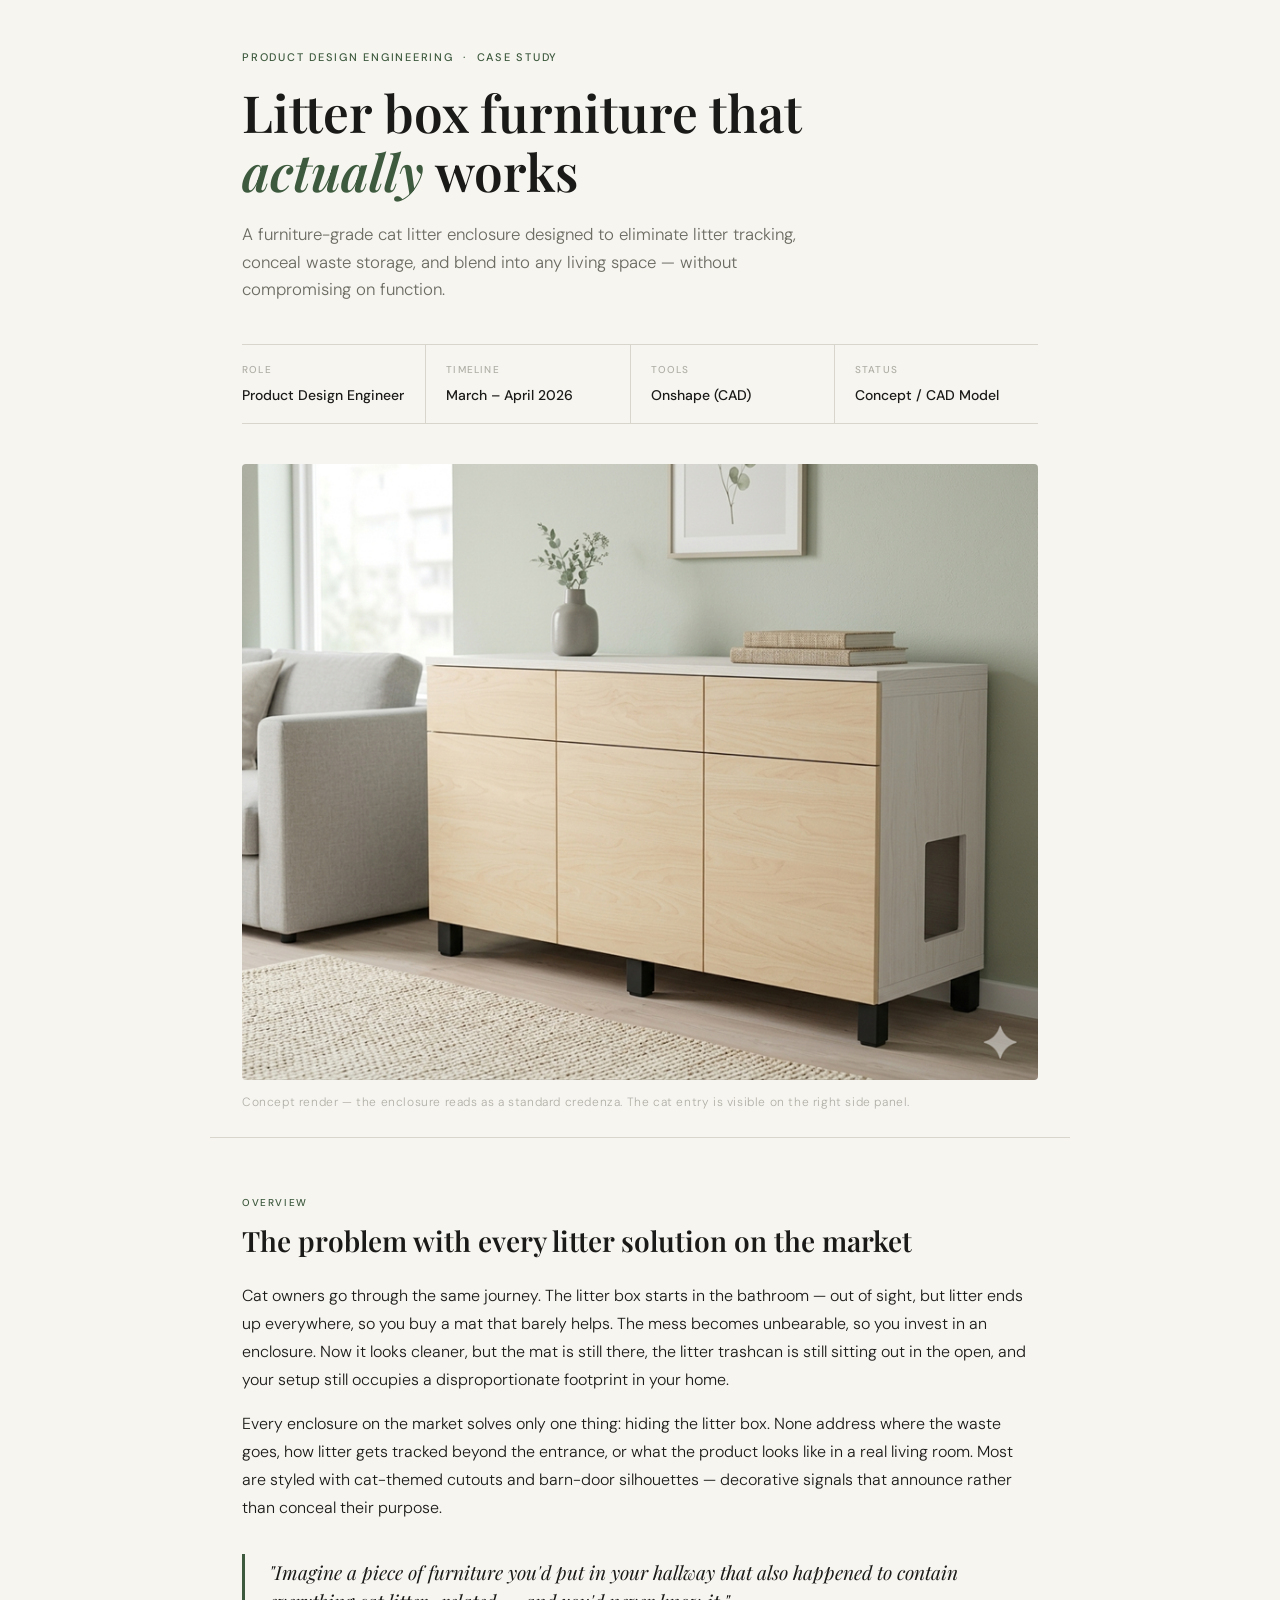
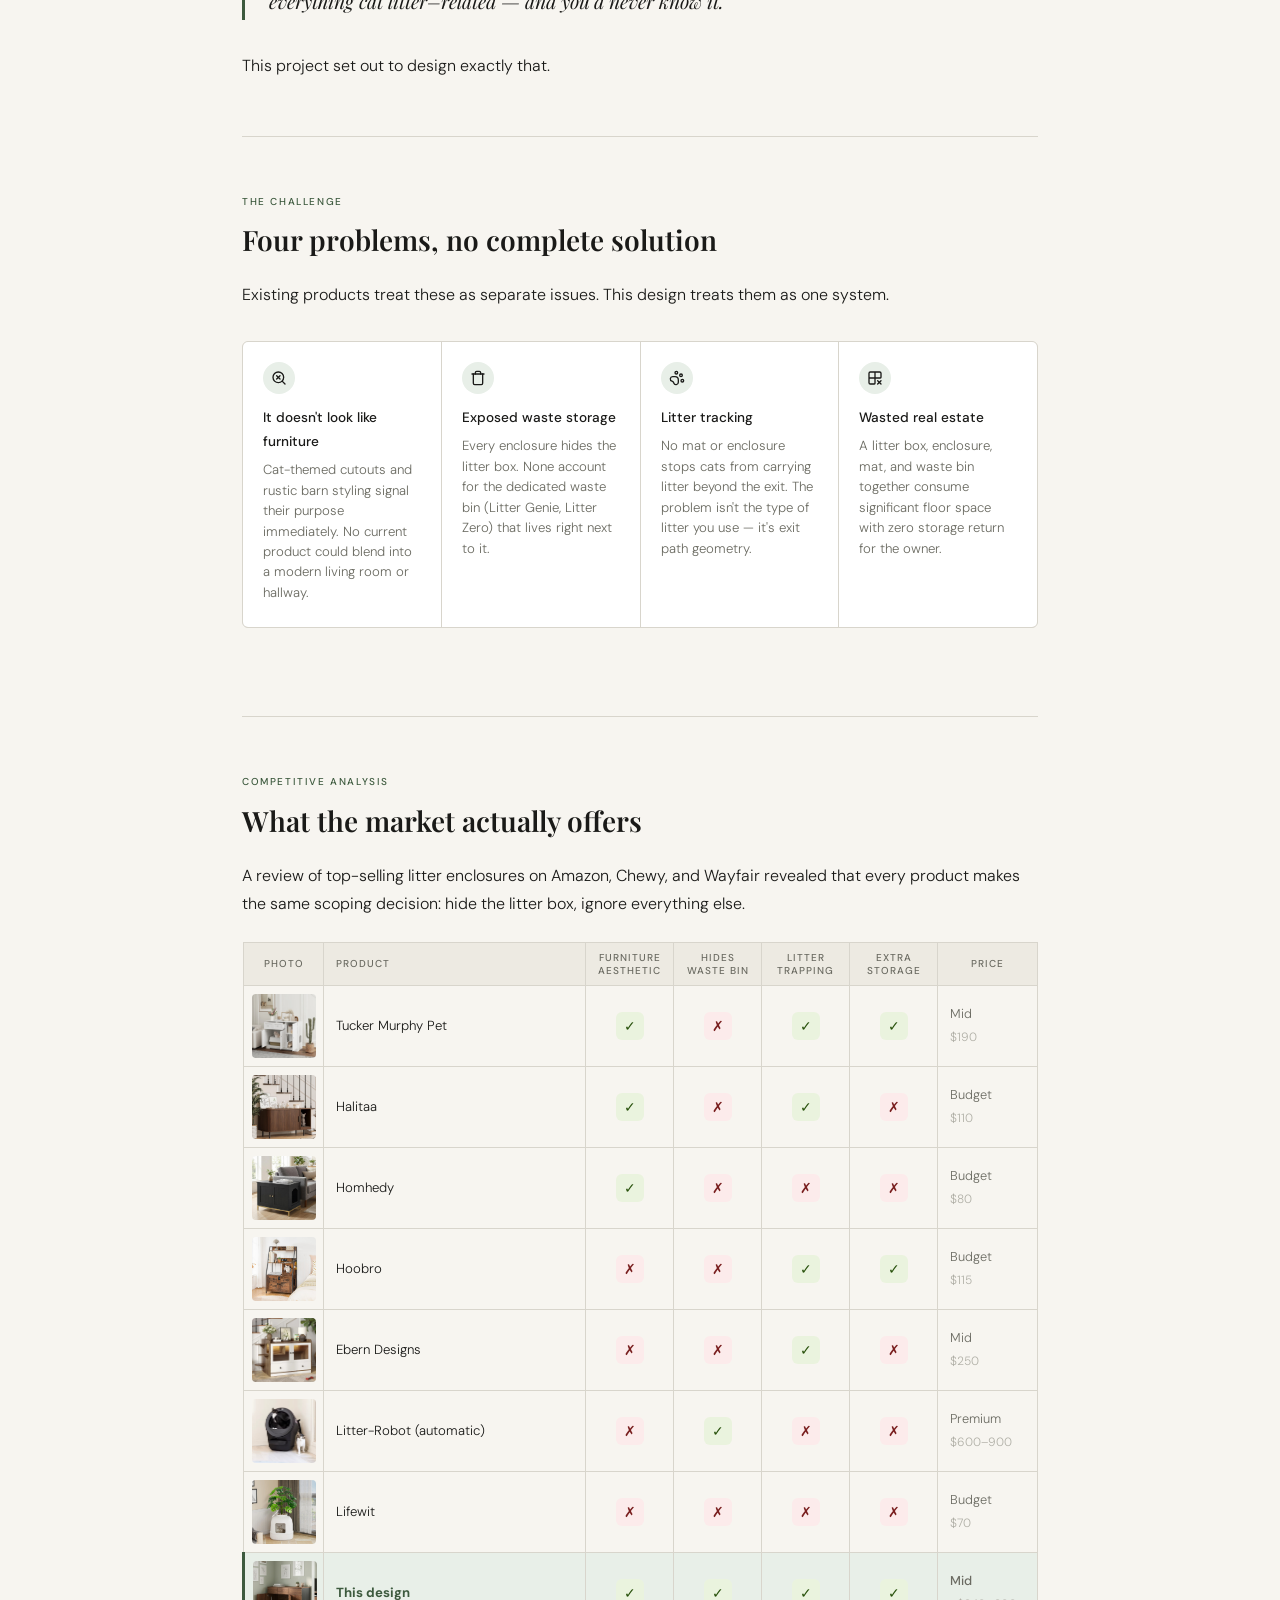
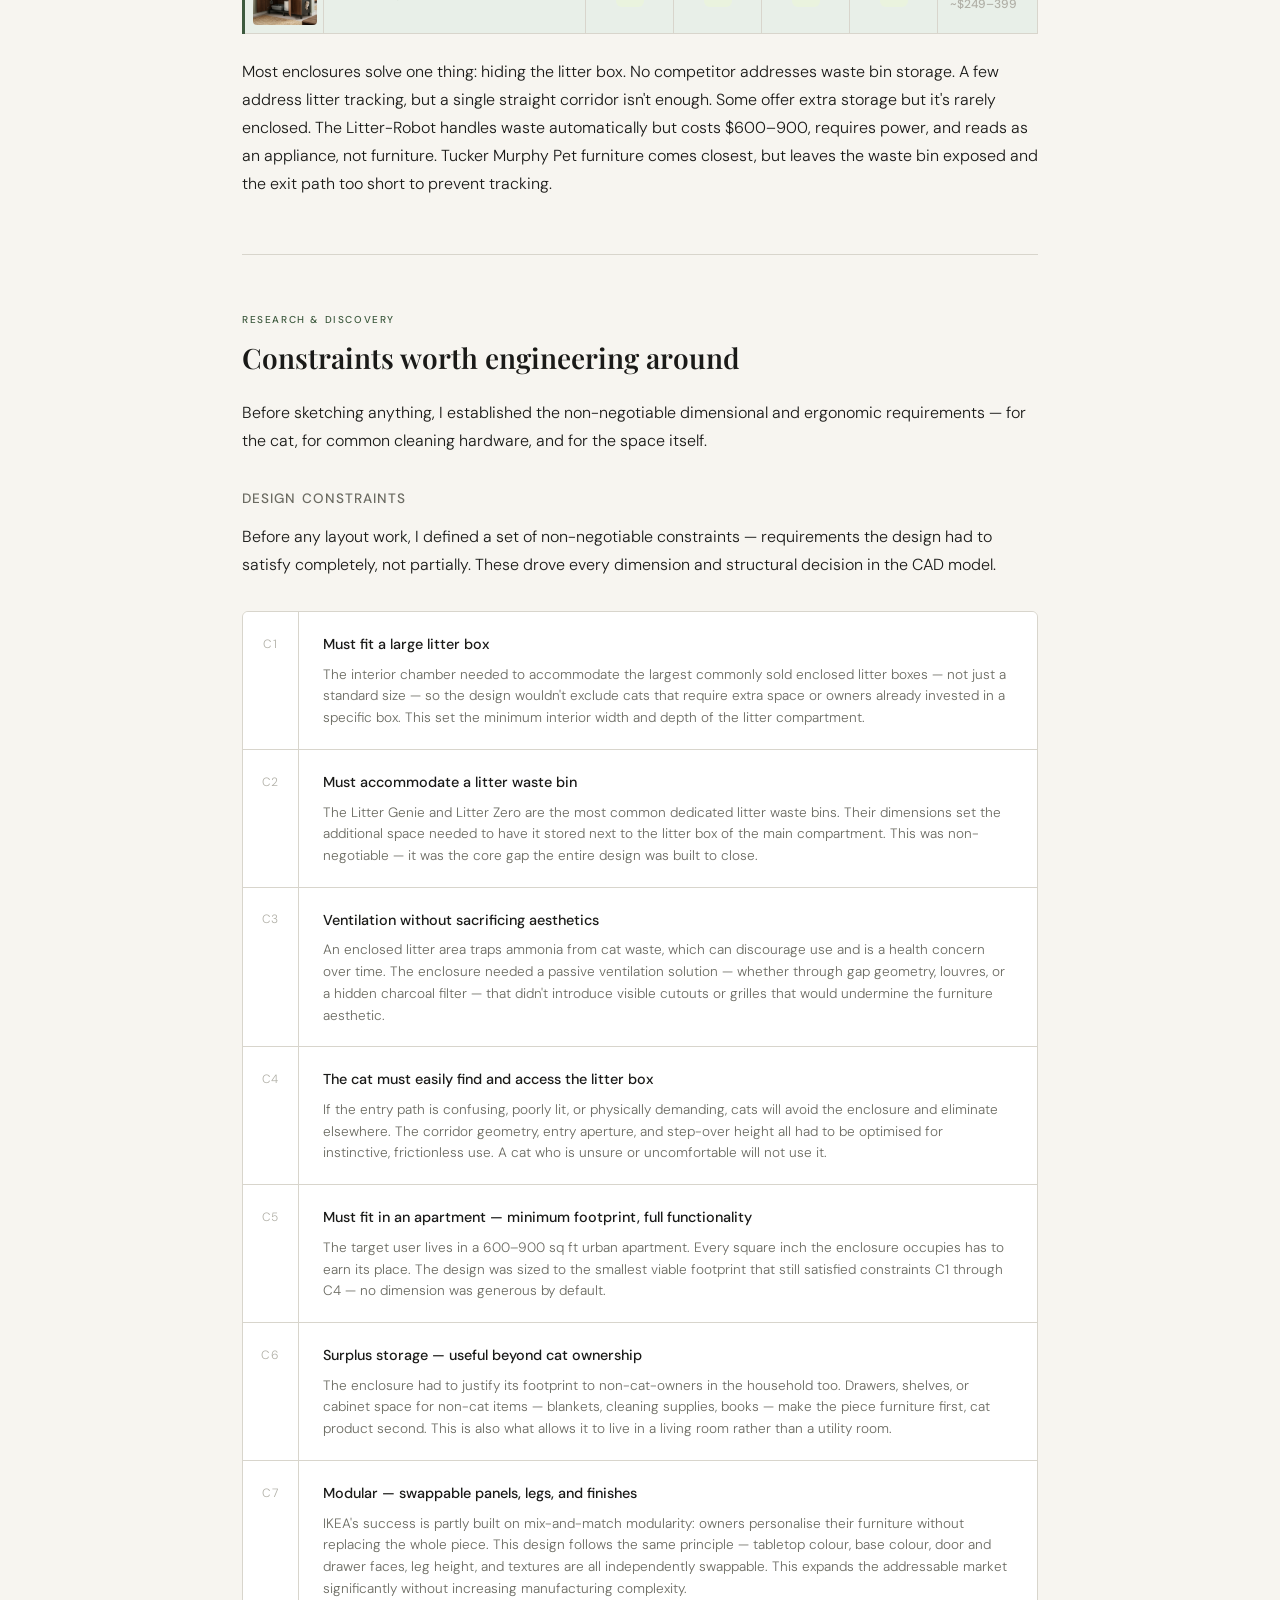
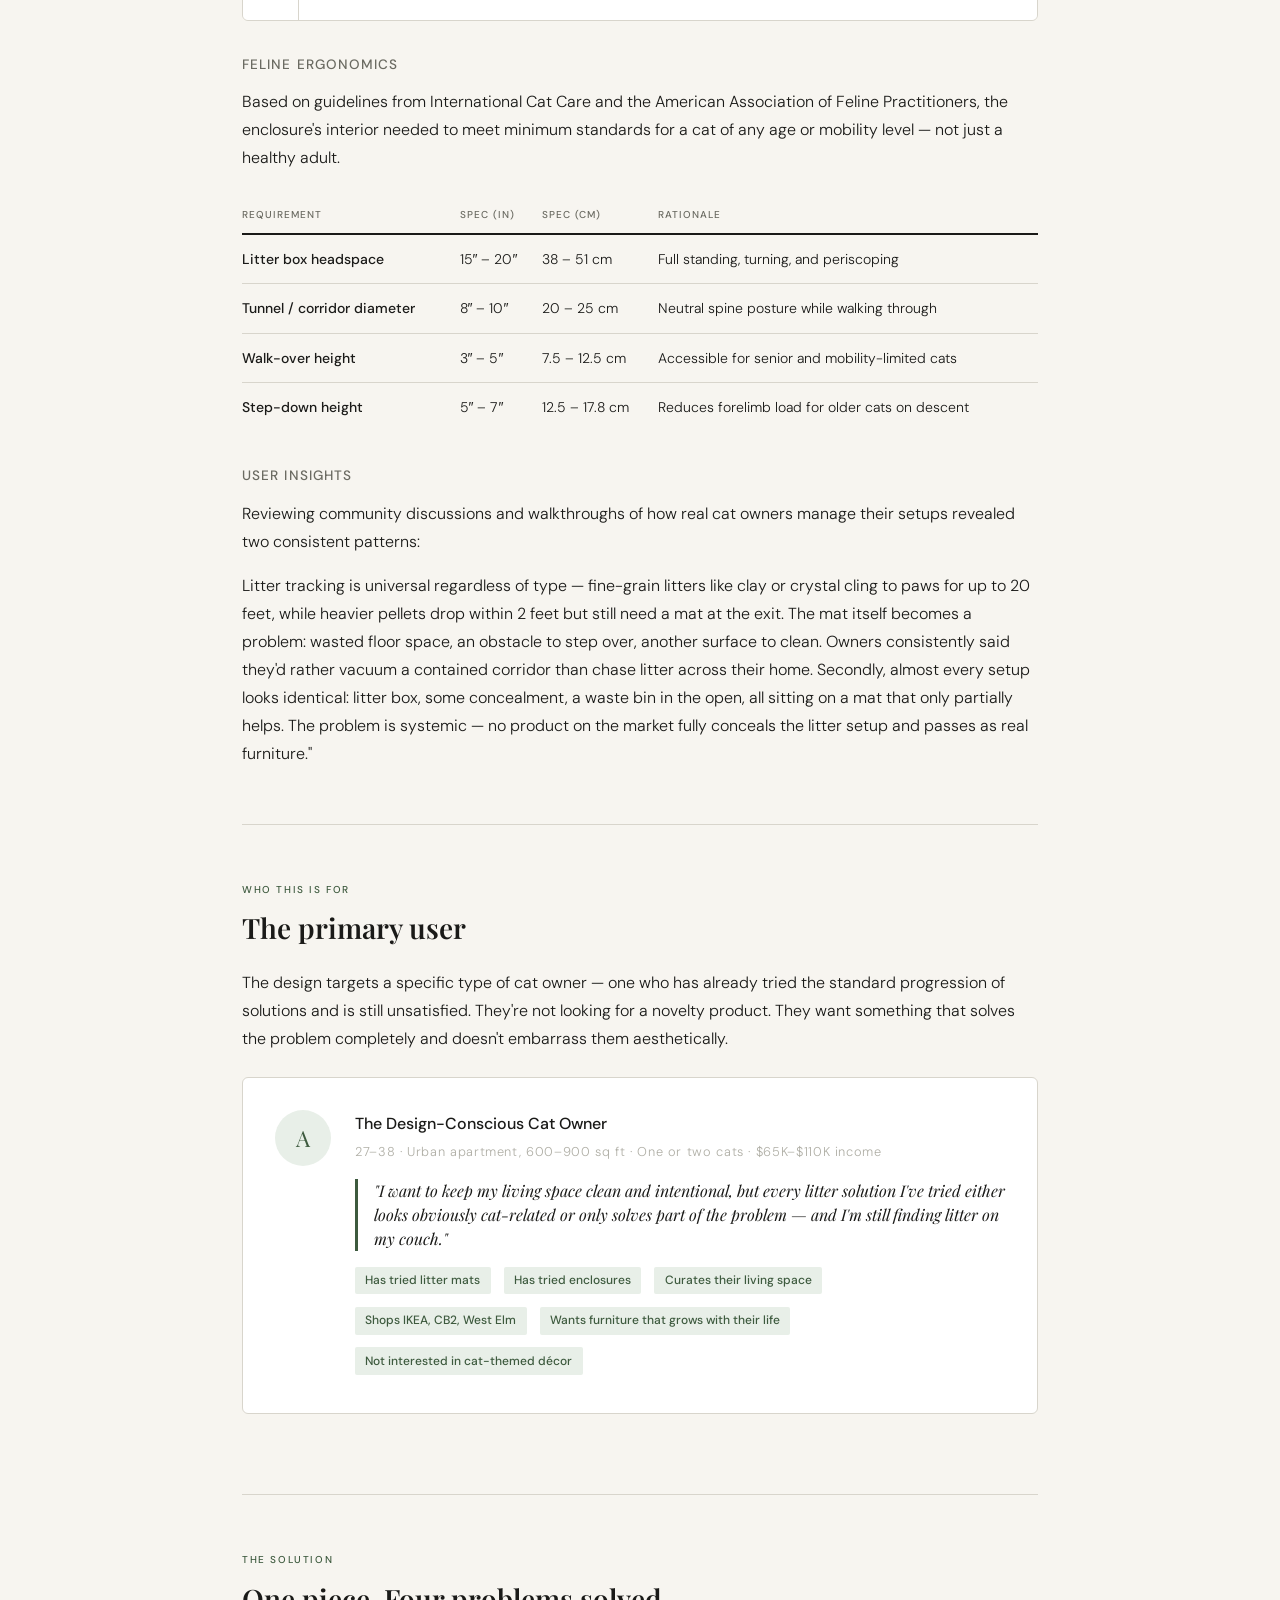
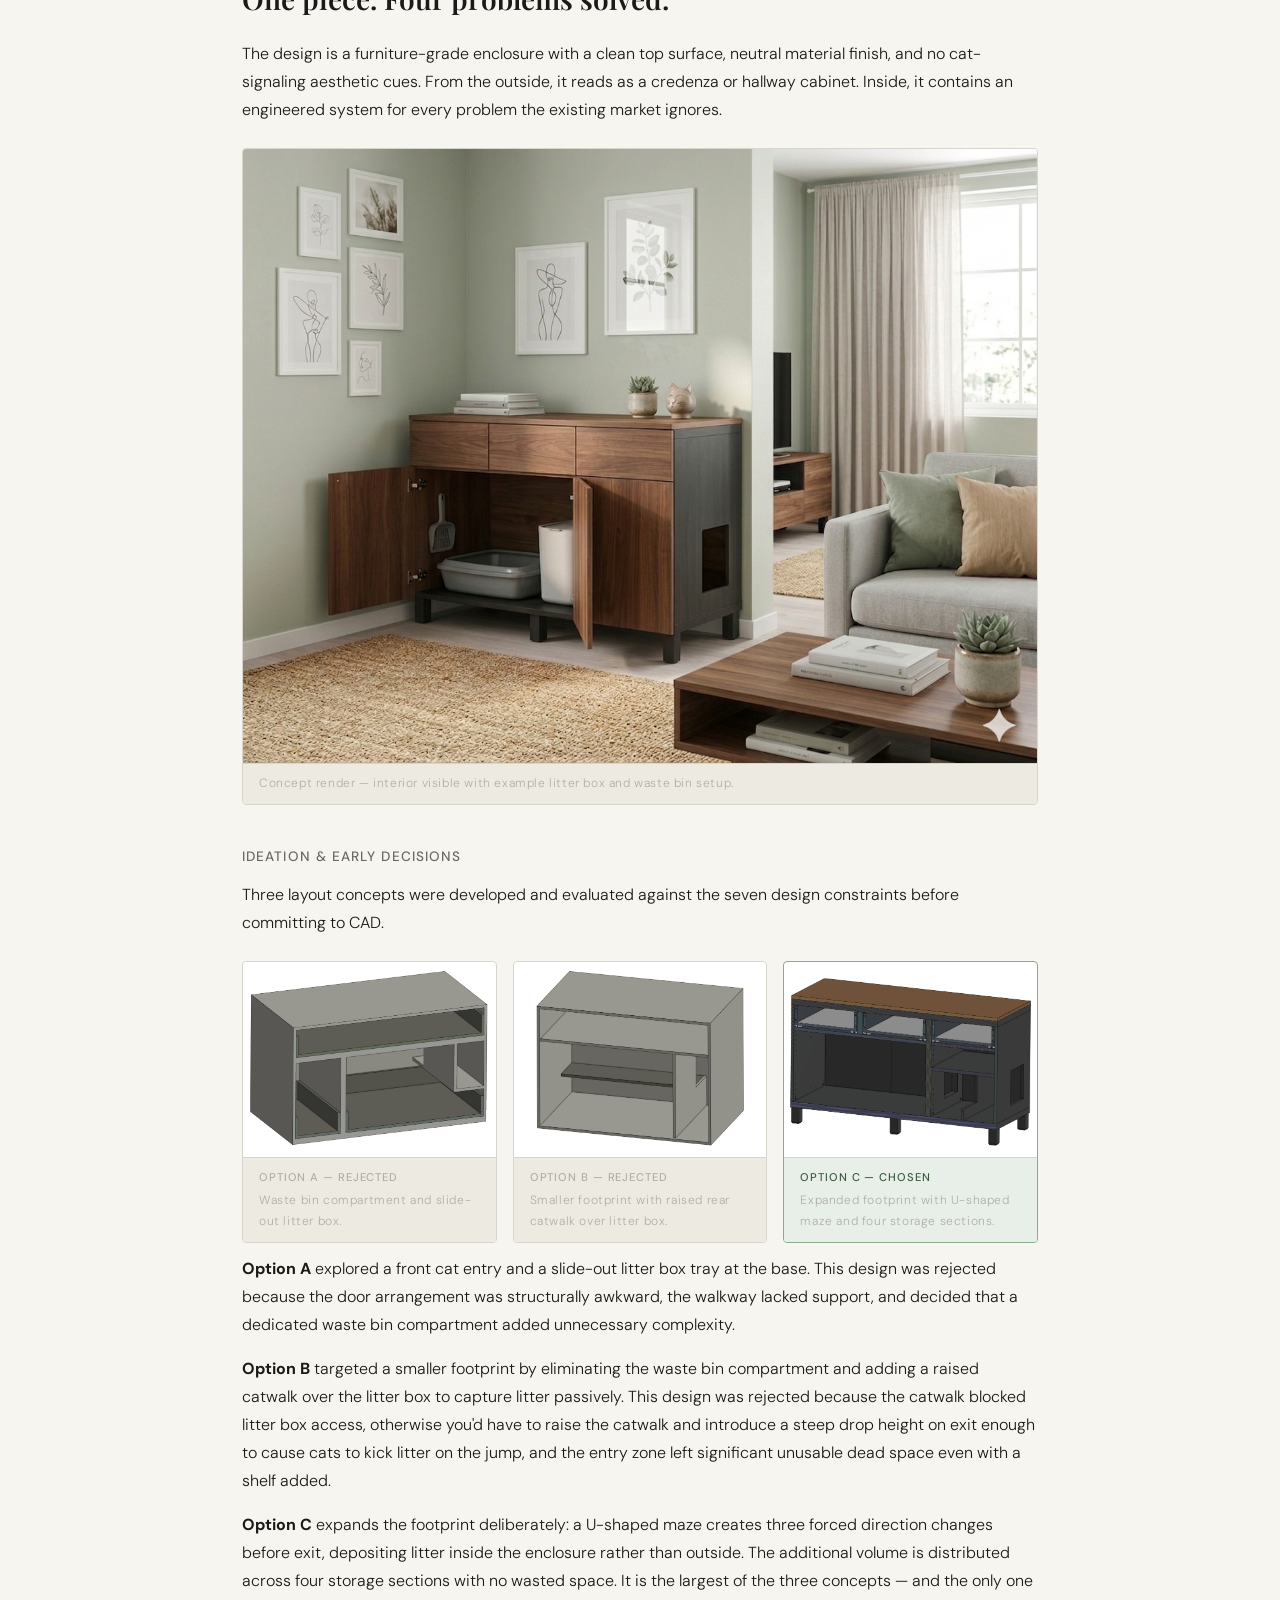
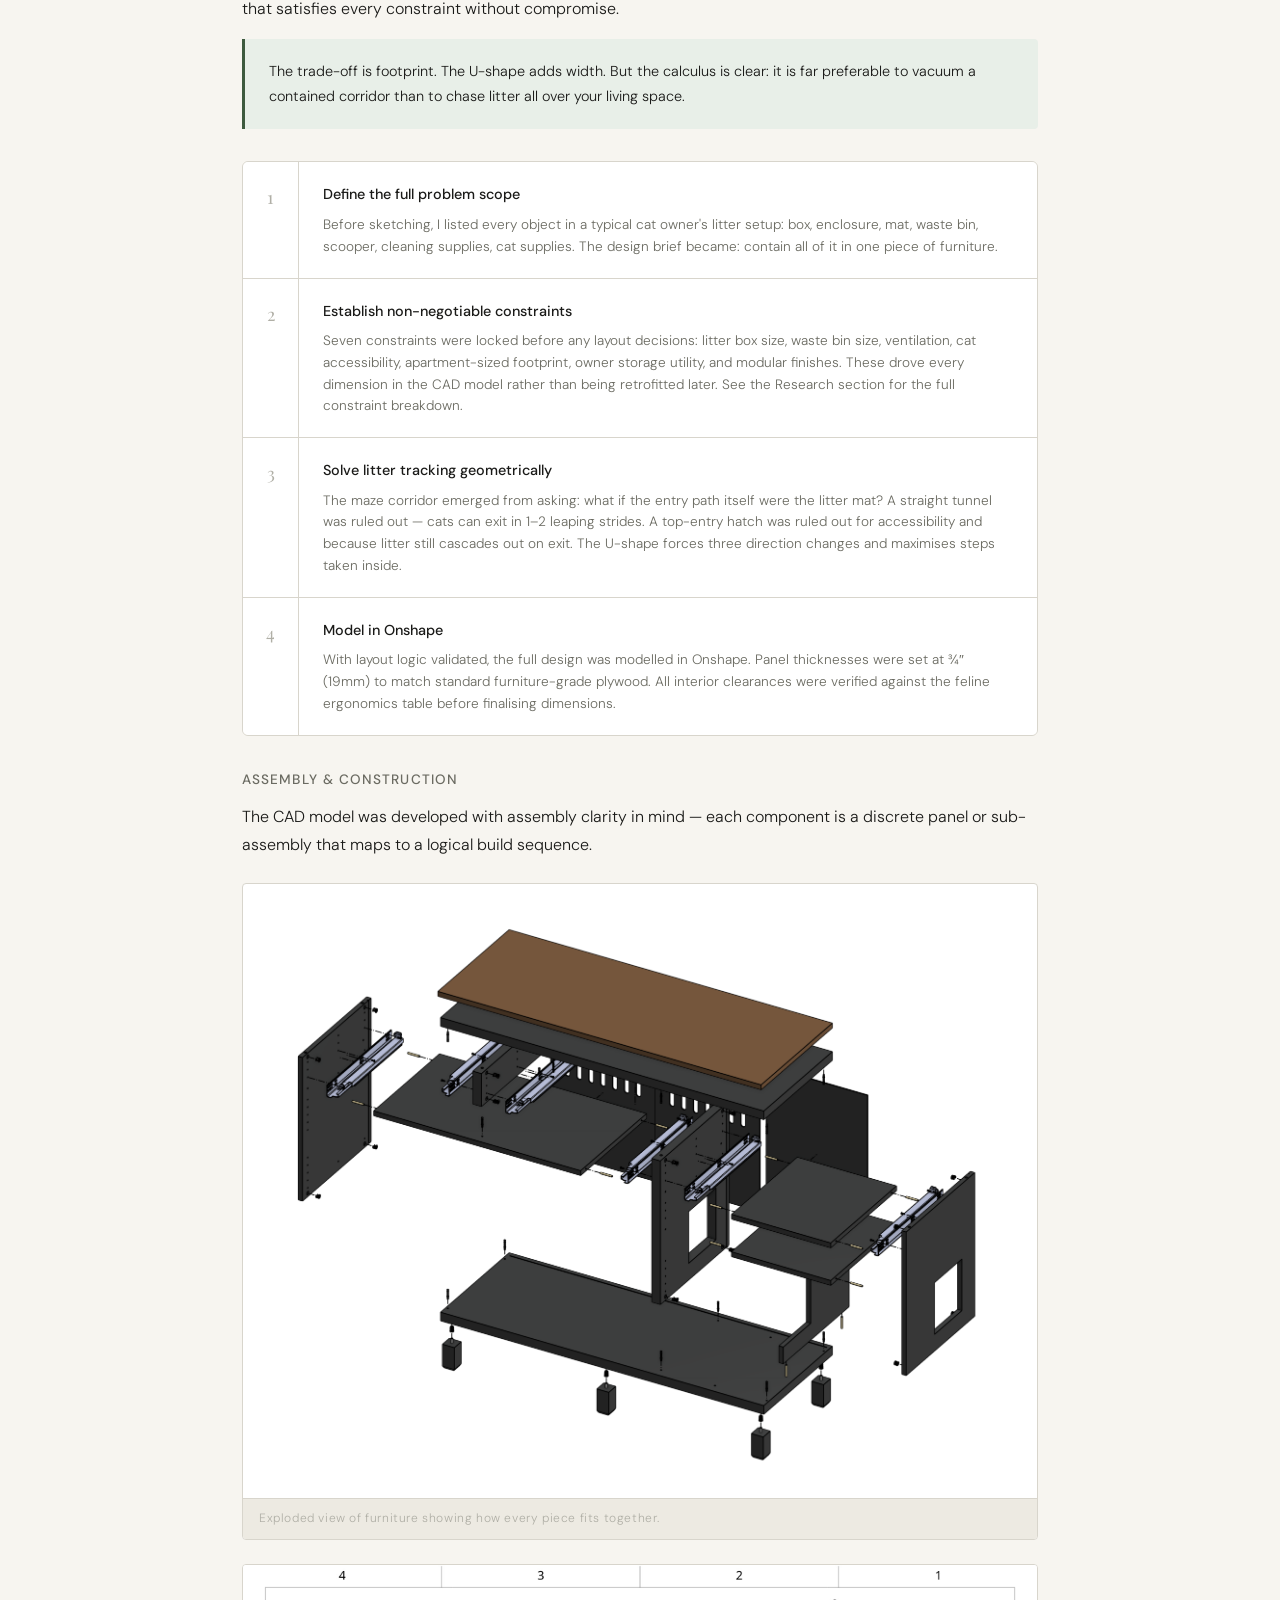
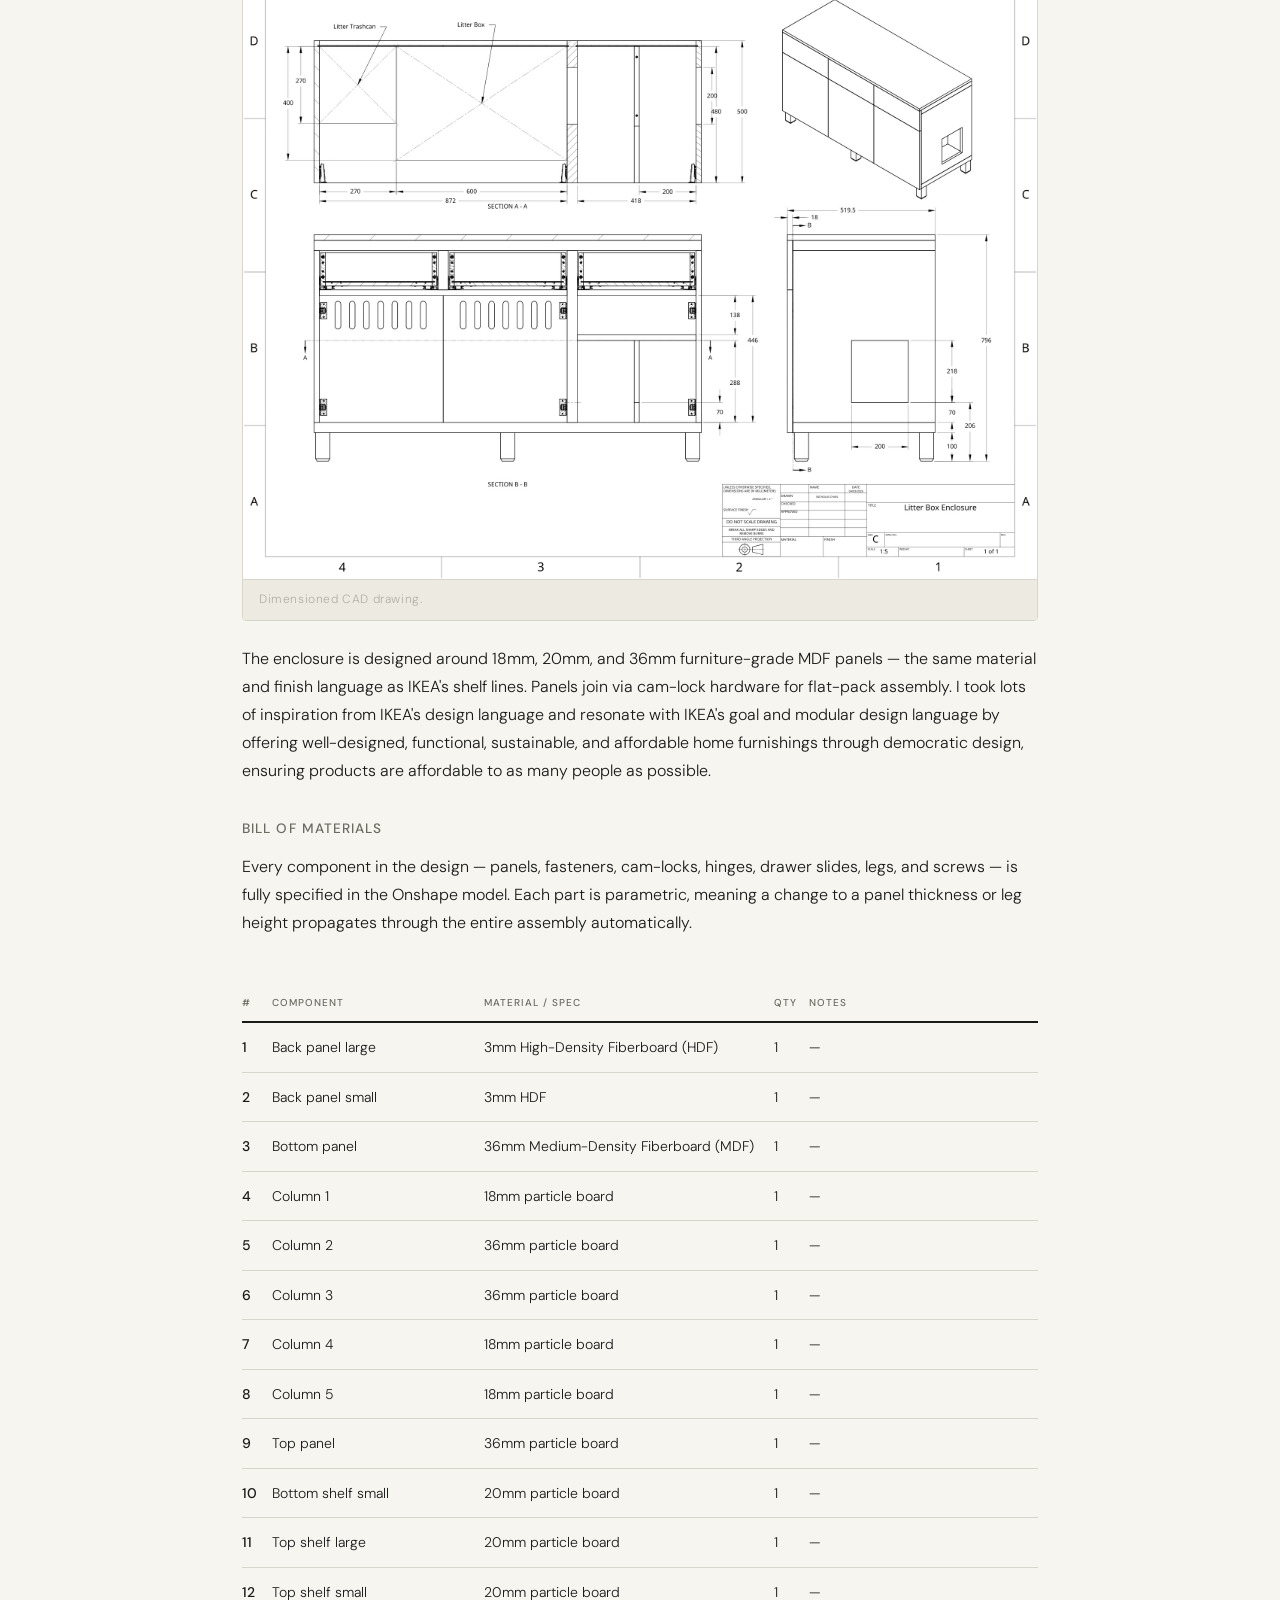
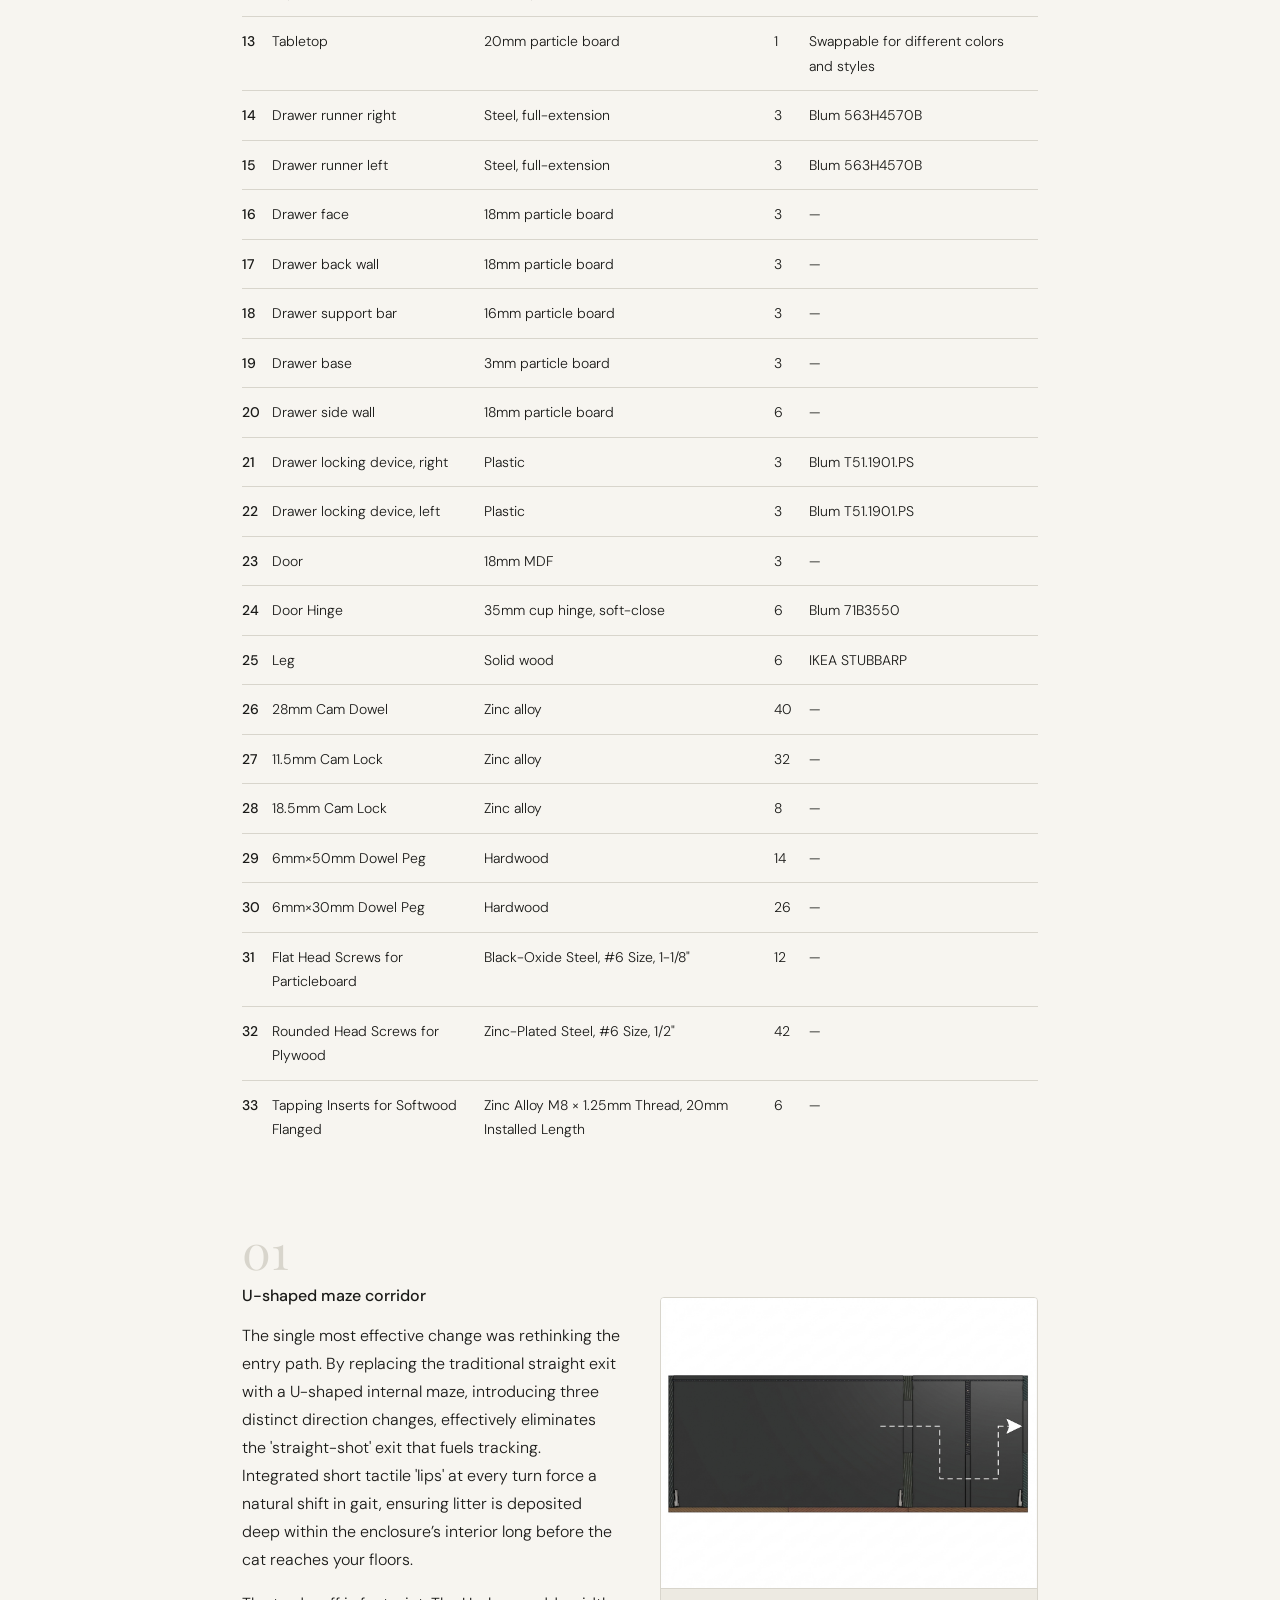
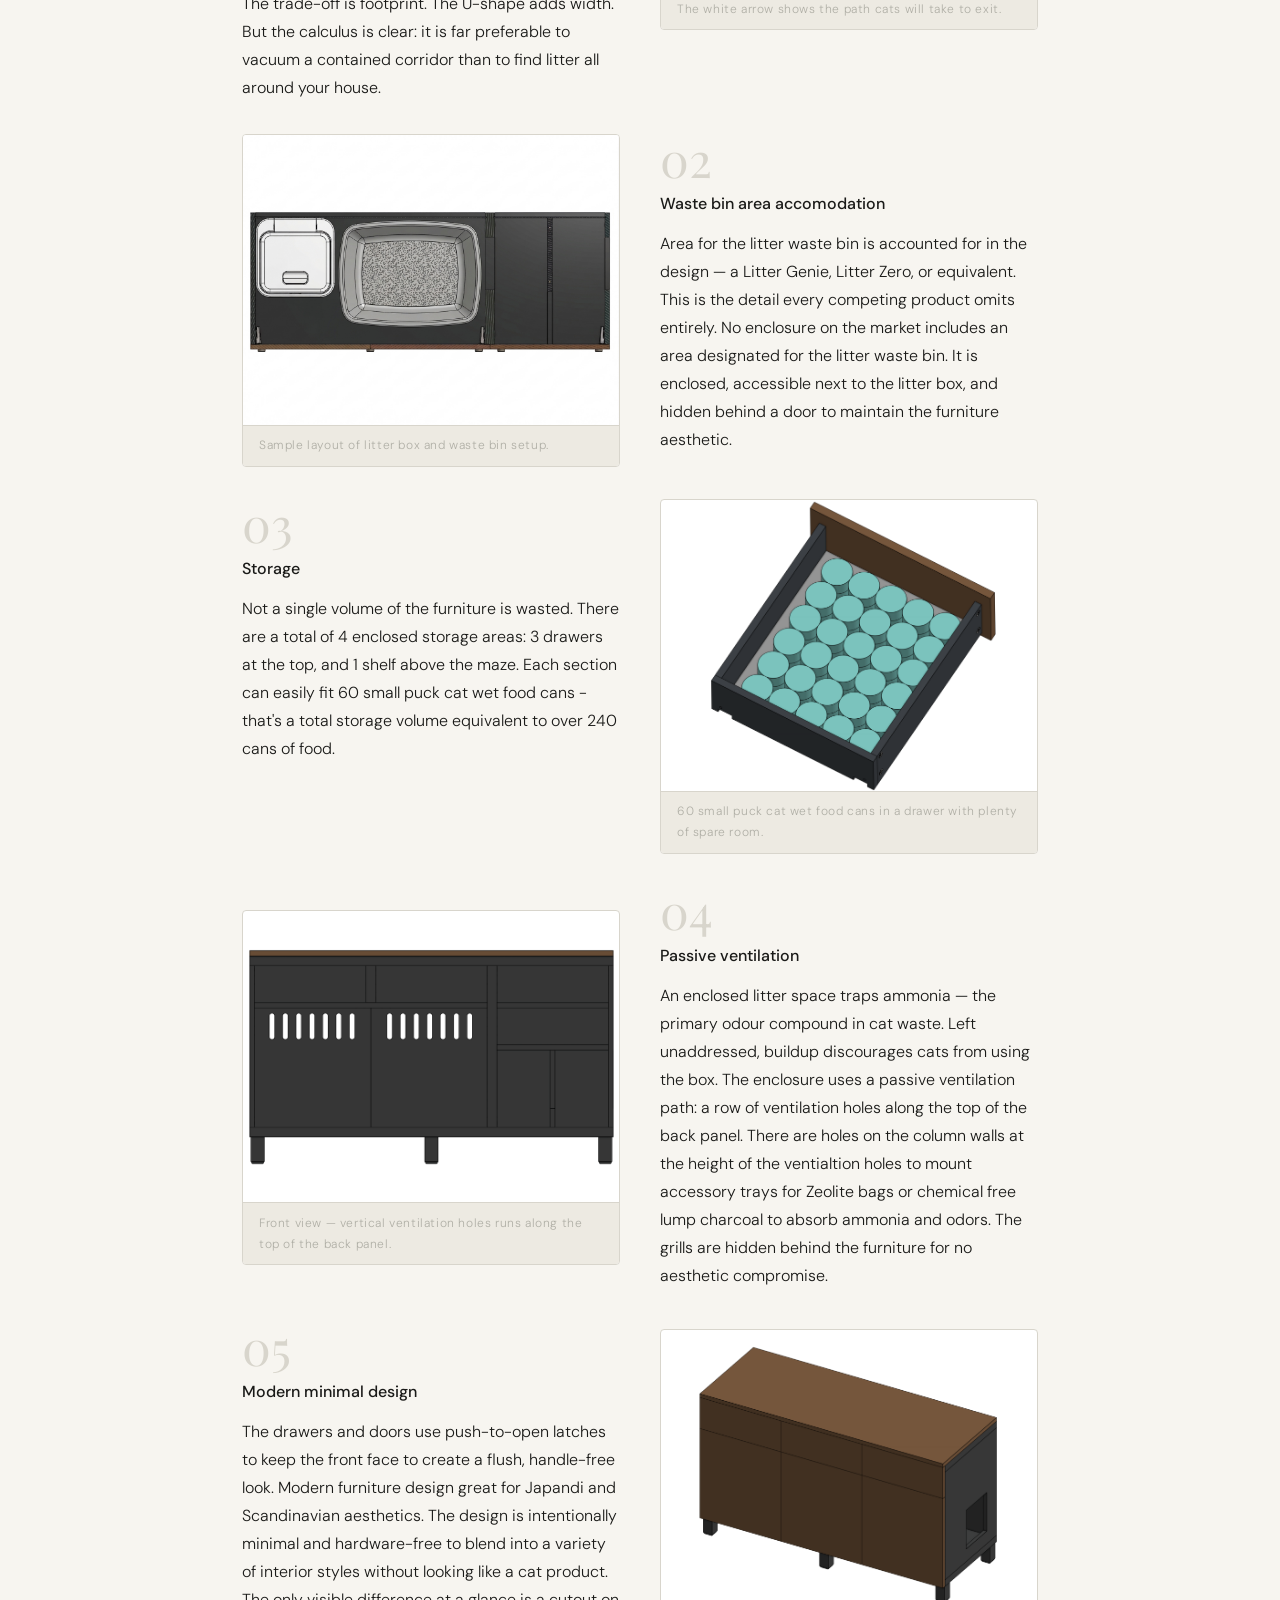
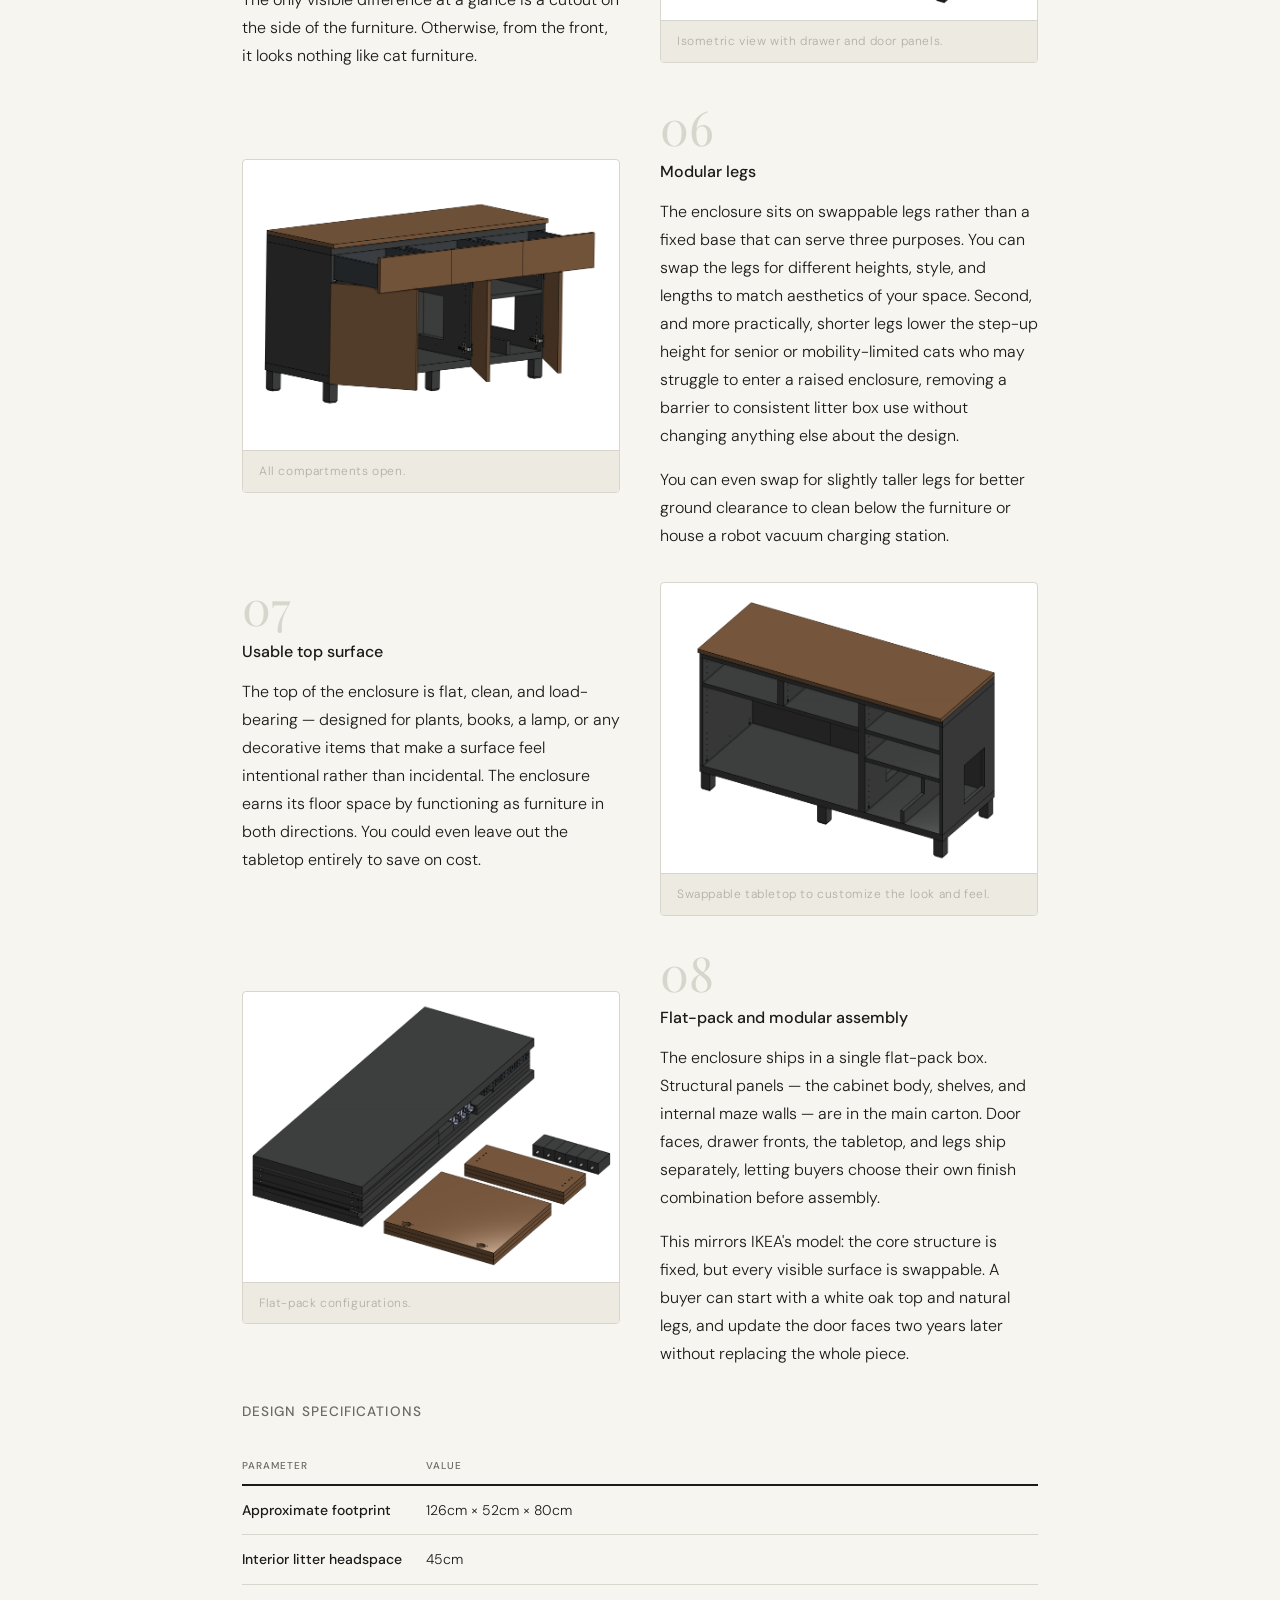
==== commit 07c7482c: "BOM and features" ====
--- a/case_study.html
+++ b/case_study.html
@@ -709,16 +709,21 @@
           <div class="problem-card">
             <div class="problem-icon">
               <svg
+                xmlns="http://www.w3.org/2000/svg"
                 width="16"
                 height="16"
                 viewBox="0 0 24 24"
                 fill="none"
                 stroke="currentColor"
                 stroke-width="2"
+                stroke-linecap="round"
+                stroke-linejoin="round"
+                class="lucide lucide-search-x-icon lucide-search-x"
               >
-                <rect x="2" y="3" width="20" height="14" rx="2" />
-                <line x1="8" y1="21" x2="16" y2="21" />
-                <line x1="12" y1="17" x2="12" y2="21" />
+                <path d="m13.5 8.5-5 5" />
+                <path d="m8.5 8.5 5 5" />
+                <circle cx="11" cy="11" r="8" />
+                <path d="m21 21-4.3-4.3" />
               </svg>
             </div>
             <h4>It doesn't look like furniture</h4>
@@ -732,14 +737,20 @@
           <div class="problem-card">
             <div class="problem-icon">
               <svg
+                xmlns="http://www.w3.org/2000/svg"
                 width="16"
                 height="16"
                 viewBox="0 0 24 24"
                 fill="none"
                 stroke="currentColor"
                 stroke-width="2"
+                stroke-linecap="round"
+                stroke-linejoin="round"
+                class="lucide lucide-trash-icon lucide-trash"
               >
-                <polyline points="22 12 18 12 15 21 9 3 6 12 2 12" />
+                <path d="M19 6v14a2 2 0 0 1-2 2H7a2 2 0 0 1-2-2V6" />
+                <path d="M3 6h18" />
+                <path d="M8 6V4a2 2 0 0 1 2-2h4a2 2 0 0 1 2 2v2" />
               </svg>
             </div>
             <h4>Exposed waste storage</h4>
@@ -752,14 +763,23 @@
           <div class="problem-card">
             <div class="problem-icon">
               <svg
+                xmlns="http://www.w3.org/2000/svg"
                 width="16"
                 height="16"
                 viewBox="0 0 24 24"
                 fill="none"
                 stroke="currentColor"
                 stroke-width="2"
+                stroke-linecap="round"
+                stroke-linejoin="round"
+                class="lucide lucide-paw-print-icon lucide-paw-print"
               >
-                <path d="M3 9l9-7 9 7v11a2 2 0 0 1-2 2H5a2 2 0 0 1-2-2z" />
+                <circle cx="11" cy="4" r="2" />
+                <circle cx="18" cy="8" r="2" />
+                <circle cx="20" cy="16" r="2" />
+                <path
+                  d="M9 10a5 5 0 0 1 5 5v3.5a3.5 3.5 0 0 1-6.84 1.045Q6.52 17.48 4.46 16.84A3.5 3.5 0 0 1 5.5 10Z"
+                />
               </svg>
             </div>
             <h4>Litter tracking</h4>
@@ -772,16 +792,22 @@
           <div class="problem-card">
             <div class="problem-icon">
               <svg
+                xmlns="http://www.w3.org/2000/svg"
                 width="16"
                 height="16"
                 viewBox="0 0 24 24"
                 fill="none"
                 stroke="currentColor"
                 stroke-width="2"
+                stroke-linecap="round"
+                stroke-linejoin="round"
+                class="lucide lucide-grid2x2-x-icon lucide-grid-2x2-x"
               >
-                <circle cx="12" cy="12" r="10" />
-                <line x1="12" y1="8" x2="12" y2="12" />
-                <line x1="12" y1="16" x2="12.01" y2="16" />
+                <path
+                  d="M12 3v17a1 1 0 0 1-1 1H5a2 2 0 0 1-2-2V5a2 2 0 0 1 2-2h14a2 2 0 0 1 2 2v6a1 1 0 0 1-1 1H3"
+                />
+                <path d="m16 16 5 5" />
+                <path d="m16 21 5-5" />
               </svg>
             </div>
             <h4>Wasted real estate</h4>
@@ -1129,8 +1155,8 @@
           single straight corridor isn't enough. Some offer extra storage but
           it's rarely enclosed. The Litter-Robot handles waste automatically but
           costs $600–900, requires power, and reads as an appliance, not
-          furniture. Tucker Murphy Pet comes closest aesthetically, but leaves
-          the waste bin exposed and the exit path too short to prevent tracking.
+          furniture. Tucker Murphy Pet furniture comes closest, but leaves the
+          waste bin exposed and the exit path too short to prevent tracking.
         </p>
       </section>
 
@@ -1375,10 +1401,10 @@
           itself becomes a problem: wasted floor space, an obstacle to step
           over, another surface to clean. Owners consistently said they'd rather
           vacuum a contained corridor than chase litter across their home.
-          Almost every setup looks identical: litter box, some concealment, a
-          waste bin in the open, all sitting on a mat that only partially helps.
-          The problem is systemic — no product on the market fully conceals the
-          litter setup and passes as real furniture."
+          Secondly, almost every setup looks identical: litter box, some
+          concealment, a waste bin in the open, all sitting on a mat that only
+          partially helps. The problem is systemic — no product on the market
+          fully conceals the litter setup and passes as real furniture."
         </p>
       </section>
 
@@ -1401,11 +1427,6 @@
               27–38 · Urban apartment, 600–900 sq ft · One or two cats ·
               $65K–$110K income
             </p>
-            <p class="sample-notice">
-              <strong>Sample content</strong> Refine with your own research —
-              apartment size, income, shopping habits, how they discovered
-              existing solutions were lacking.
-            </p>
             <p class="persona-need">
               "I want to keep my living space clean and intentional, but every
               litter solution I've tried either looks obviously cat-related or
@@ -1438,150 +1459,131 @@
           ignores.
         </p>
 
+        <div class="diagram-frame" style="margin: 1.5rem 0 2.5rem">
+          <img
+            src="images/renders/render_3_no_cat.png"
+            style="width: 100%; display: block"
+          />
+          <p class="diagram-caption">
+            Concept render — interior visible with example litter box and waste
+            bin setup.
+          </p>
+        </div>
+
         <h3>Ideation &amp; early decisions</h3>
-        <p class="sample-notice">
-          <strong>Sample content</strong> Replace the diagram and process steps
-          below with your actual sketches, rough CAD screenshots, and the
-          specific alternatives you ruled out (straight tunnel, top-entry hatch,
-          etc.).
+        <p>
+          Three layout concepts were developed and evaluated against the seven
+          design constraints before committing to CAD.
         </p>
 
-        <!-- Concept comparison — three layout options -->
-        <div class="diagram-frame" style="padding: 2rem; margin: 1.5rem 0">
+        <!-- Option cards — images only, labels as eyebrows, prose below -->
+        <div
+          style="
+            display: grid;
+            grid-template-columns: 1fr 1fr 1fr;
+            gap: 1rem;
+            margin: 1.5rem 0 0.75rem;
+          "
+        >
+          <div class="diagram-frame" style="margin: 0">
+            <img
+              src="images/ideation/option_a.png"
+              style="width: 100%; display: block"
+            />
+            <p class="diagram-caption">
+              <span
+                style="
+                  display: block;
+                  color: var(--ink-faint);
+                  text-transform: uppercase;
+                  letter-spacing: 0.08em;
+                  font-size: 0.7rem;
+                  font-weight: 500;
+                  margin-bottom: 0.2rem;
+                "
+                >Option A — Rejected</span
+              >
+              Waste bin compartment and slide-out litter box.
+            </p>
+          </div>
+          <div class="diagram-frame" style="margin: 0">
+            <img
+              src="images/ideation/option_b.png"
+              style="width: 100%; display: block"
+            />
+            <p class="diagram-caption">
+              <span
+                style="
+                  display: block;
+                  color: var(--ink-faint);
+                  text-transform: uppercase;
+                  letter-spacing: 0.08em;
+                  font-size: 0.7rem;
+                  font-weight: 500;
+                  margin-bottom: 0.2rem;
+                "
+                >Option B — Rejected</span
+              >
+              Smaller footprint with raised rear catwalk over litter box.
+            </p>
+          </div>
           <div
-            style="
-              display: grid;
-              grid-template-columns: 1fr 1fr 1fr;
-              gap: 1.5rem;
-              margin-bottom: 1.5rem;
-            "
+            class="diagram-frame"
+            style="margin: 0; border-color: var(--accent-mid)"
           >
-            <!-- Option A -->
-            <div class="diagram-frame" style="margin: 0">
-              <p
+            <img
+              src="images/ideation/option_c.png"
+              alt="Option C — U-shaped maze corridor"
+              style="width: 100%; display: block"
+            />
+            <p class="diagram-caption" style="background: var(--accent-light)">
+              <span
                 style="
-                  font-size: 0.75rem;
-                  font-family: var(--sans);
-                  letter-spacing: 0.1em;
+                  display: block;
+                  color: var(--accent);
                   text-transform: uppercase;
-                  color: var(--ink-muted);
-                  margin-bottom: 0.75rem;
+                  letter-spacing: 0.08em;
+                  font-size: 0.7rem;
                   font-weight: 500;
+                  margin-bottom: 0.2rem;
                 "
+                >Option C — Chosen</span
               >
-                Option A — Rejected
-              </p>
-              <img
-                src="images/ideation/option_a.png"
-                style="width: 100%; display: block; border-radius: 4px"
-              />
-              <p
-                style="
-                  font-size: 0.8rem;
-                  color: #b04040;
-                  text-align: center;
-                  margin-top: 0.75rem;
-                  line-height: 1.5;
-                "
-              >
-                1 large drawer at the top. Waste bin drawer on the left. Drawer
-                on the bottom to slide out the litter box for cleaning. Front
-                entry. Rejected because the door face setup was awkward and the
-                catwalk is not well supported. Realize the waste bin does not
-                need its own separate compartment.
-              </p>
-            </div>
-
-            <!-- Option B -->
-            <div class="diagram-frame" style="margin: 0">
-              <p
-                style="
-                  font-size: 0.75rem;
-                  font-family: var(--sans);
-                  letter-spacing: 0.1em;
-                  text-transform: uppercase;
-                  color: var(--ink-muted);
-                  margin-bottom: 0.75rem;
-                  font-weight: 500;
-                "
-              >
-                Option B — Rejected
-              </p>
-              <img
-                src="images/ideation/option_b.png"
-                style="width: 100%; display: block; border-radius: 4px"
-              />
-              <p
-                style="
-                  font-size: 0.8rem;
-                  color: #b04040;
-                  text-align: center;
-                  margin-top: 0.75rem;
-                  line-height: 1.5;
-                "
-              >
-                Wanted to see if a smaller footprint without a litter waste bin
-                compartment. Explored an option of having a catwalk in the back
-                that sits over the litter box to capture more litter. Rejected
-                because the catwalk blocked the litter box too much and raising
-                it created such a steep height difference which may be too
-                discouraging for a cat and to propel to that height to get out
-                can create a mess kicking litter on the jump. I also think
-                there's too much wasted space for the height of the front
-                entryway, even putting a skinny shelf their has low usability.
-              </p>
-            </div>
-
-            <!-- Option C -->
-            <div class="diagram-frame" style="margin: 0">
-              <p
-                style="
-                  font-size: 0.75rem;
-                  font-family: var(--sans);
-                  letter-spacing: 0.1em;
-                  text-transform: uppercase;
-                  color: #3d5a3e;
-                  margin-bottom: 0.75rem;
-                  font-weight: 500;
-                "
-              >
-                Option C — Chosen
-              </p>
-              <img
-                src="images/ideation/option_c.png"
-                alt="U-shaped maze — 3 forced turns, litter deposited before exit"
-                style="width: 100%; display: block; border-radius: 4px"
-              />
-              <p
-                style="
-                  font-size: 0.8rem;
-                  color: #3d5a3e;
-                  text-align: center;
-                  margin-top: 0.75rem;
-                  line-height: 1.5;
-                "
-              >
-                I decided to expand the footprint to include a maze with 3
-                forced turns to guarantee all litter is deposited before exit. I
-                used the extra spaces to create 4 storage sections. Even though
-                this is the largest design, it has no wasted space /
-                functionality in every corner / utilized space well, and meets
-                all criteria.
-              </p>
-            </div>
-          </div>
-
-          <!-- Concluding text -->
-          <p
-            style="
-              font-size: 0.85rem;
-              color: var(--ink-muted);
-              text-align: center;
-              margin: 0;
-              line-height: 1.6;
-            "
-          >
-            [Placeholder: Concluding sentence about why Option C was chosen]
+              Expanded footprint with U-shaped maze and four storage sections.
+            </p>
+          </div>
+        </div>
+
+        <p>
+          <strong>Option A</strong> explored a front cat entry and a slide-out
+          litter box tray at the base. This design was rejected because the door
+          arrangement was structurally awkward, the walkway lacked support, and
+          decided that a dedicated waste bin compartment added unnecessary
+          complexity.
+        </p>
+        <p>
+          <strong>Option B</strong> targeted a smaller footprint by eliminating
+          the waste bin compartment and adding a raised catwalk over the litter
+          box to capture litter passively. This design was rejected because the
+          catwalk blocked litter box access, otherwise you'd have to raise the
+          catwalk and introduce a steep drop height on exit enough to cause cats
+          to kick litter on the jump, and the entry zone left significant
+          unusable dead space even with a shelf added.
+        </p>
+        <p>
+          <strong>Option C</strong> expands the footprint deliberately: a
+          U-shaped maze creates three forced direction changes before exit,
+          depositing litter inside the enclosure rather than outside. The
+          additional volume is distributed across four storage sections with no
+          wasted space. It is the largest of the three concepts — and the only
+          one that satisfies every constraint without compromise.
+        </p>
+
+        <div class="insight" style="margin-top: 1rem">
+          <p>
+            The trade-off is footprint. The U-shape adds width. But the calculus
+            is clear: it is far preferable to vacuum a contained corridor than
+            to chase litter all over your living space.
           </p>
         </div>
 
@@ -1624,11 +1626,6 @@
                 out on exit. The U-shape forces three direction changes and
                 maximises steps taken inside.
               </p>
-              <p class="sample-notice">
-                <strong>Sample content</strong> Add any additional alternatives
-                you tested — angled baffles, two-room designs — and your
-                specific reasoning for ruling each one out.
-              </p>
             </div>
           </div>
           <div class="process-step">
@@ -1642,11 +1639,6 @@
                 verified against the feline ergonomics table before finalising
                 dimensions.
               </p>
-              <p class="sample-notice">
-                <strong>Sample content</strong> Replace with your actual CAD
-                decisions — joinery method, flat-pack vs. pre-assembled,
-                specific tolerance challenges, material thickness assumptions.
-              </p>
             </div>
           </div>
         </div>
@@ -1657,13 +1649,6 @@
           component is a discrete panel or sub-assembly that maps to a logical
           build sequence.
         </p>
-        <p class="sample-notice">
-          <strong>Sample content</strong> Replace the three diagrams below with
-          your actual Onshape exploded view exports. Aim for: (1) full assembly
-          overview with all panels labelled, (2) maze corridor isolated, (3)
-          waste bin compartment detail.
-        </p>
-
         <!-- Exploded assembly diagram -->
         <div class="diagram-frame">
           <img
@@ -1671,47 +1656,8 @@
             style="width: 100%; display: block"
           />
           <p class="diagram-caption">
-            Exploded assembly overview — sample diagram. Replace with your
-            Onshape exports and actual panel dimensions.
+            Exploded view of furniture showing how every piece fits together.
           </p>
-        </div>
-
-        <div class="two-col-img">
-          <!-- Drawer assembly 1 -->
-          <div class="diagram-frame" style="margin: 0">
-            <img
-              src="images/cad/drawer_assembly_1.png"
-              style="width: 100%; display: block"
-            />
-            <p class="diagram-caption">Drawer assembly 1.</p>
-          </div>
-          <!-- Drawer assembly 2 -->
-          <div class="diagram-frame" style="margin: 0">
-            <img
-              src="images/cad/drawer_assembly_2.png"
-              style="width: 100%; display: block"
-            />
-            <p class="diagram-caption">Drawer assembly 2.</p>
-          </div>
-        </div>
-
-        <div class="two-col-img">
-          <!-- All open view 1 -->
-          <div class="diagram-frame" style="margin: 0">
-            <img
-              src="images/cad/all_open_view_1.png"
-              style="width: 100%; display: block"
-            />
-            <p class="diagram-caption">All drawers and doors open.</p>
-          </div>
-          <!-- All open view 2 -->
-          <div class="diagram-frame" style="margin: 0">
-            <img
-              src="images/cad/all_open_view_2.png"
-              style="width: 100%; display: block"
-            />
-            <p class="diagram-caption">All drawers and doors open.</p>
-          </div>
         </div>
 
         <div class="diagram-frame">
@@ -1719,41 +1665,26 @@
             src="images/cad/cad_drawing.jpg"
             style="width: 100%; display: block"
           />
-          <p class="diagram-caption">
-            Exploded assembly overview — sample diagram. Replace with your
-            Onshape exports and actual panel dimensions.
-          </p>
+          <p class="diagram-caption">Dimensioned CAD drawing.</p>
         </div>
 
-        <p class="sample-notice">
-          <strong>Fill in</strong> Replace this paragraph with your actual
-          material choices, panel thickness, and joinery method from your
-          Onshape model.
-        </p>
         <p>
-          The enclosure is designed around ¾″ (19mm) furniture-grade plywood
-          with an oak veneer face — the same material and finish language as
-          IKEA's upper-tier cabinet lines. Panels join via cam-lock hardware for
-          flat-pack assembly. Maze corridor walls are ½″ MDF for weight
-          reduction. All interior surfaces use a low-VOC paint for easy
-          wipe-down cleaning.
+          The enclosure is designed around 18mm, 20mm, and 36mm furniture-grade
+          MDF panels — the same material and finish language as IKEA's shelf
+          lines. Panels join via cam-lock hardware for flat-pack assembly. I
+          took lots of inspiration from IKEA's design language and resonate with
+          IKEA's goal and modular design language by offering well-designed,
+          functional, sustainable, and affordable home furnishings through
+          democratic design, ensuring products are affordable to as many people
+          as possible.
         </p>
 
         <h3>Bill of materials</h3>
         <p>
           Every component in the design — panels, fasteners, cam-locks, hinges,
-          drawer slides, legs, and ventilation inserts — is fully specified in
-          the Onshape model. Each part is parametric, meaning a change to a
-          panel thickness or leg height propagates through the entire assembly
-          automatically. The BOM below is a placeholder structure; export yours
-          directly from Onshape and drop it in.
-        </p>
-
-        <p class="sample-notice">
-          <strong>Fill in</strong> Export your BOM from Onshape (File → Export →
-          BOM) and replace the table below with your actual part list. This
-          section is one of the strongest signals of manufacturing readiness in
-          the entire case study — don't skip it.
+          drawer slides, legs, and screws — is fully specified in the Onshape
+          model. Each part is parametric, meaning a change to a panel thickness
+          or leg height propagates through the entire assembly automatically.
         </p>
 
         <div class="bom-table-wrap">
@@ -1792,70 +1723,70 @@
               <tr>
                 <td>4</td>
                 <td>Column 1</td>
-                <td>18mm MDF</td>
+                <td>18mm particle board</td>
                 <td>1</td>
                 <td>—</td>
               </tr>
               <tr>
                 <td>5</td>
                 <td>Column 2</td>
-                <td>36mm MDF</td>
+                <td>36mm particle board</td>
                 <td>1</td>
                 <td>—</td>
               </tr>
               <tr>
                 <td>6</td>
                 <td>Column 3</td>
-                <td>36mm MDF</td>
+                <td>36mm particle board</td>
                 <td>1</td>
                 <td>—</td>
               </tr>
               <tr>
                 <td>7</td>
                 <td>Column 4</td>
-                <td>18mm MDF</td>
+                <td>18mm particle board</td>
                 <td>1</td>
                 <td>—</td>
               </tr>
               <tr>
                 <td>8</td>
                 <td>Column 5</td>
-                <td>18mm MDF</td>
+                <td>18mm particle board</td>
                 <td>1</td>
                 <td>—</td>
               </tr>
               <tr>
                 <td>9</td>
                 <td>Top panel</td>
-                <td>36mm MDF</td>
+                <td>36mm particle board</td>
                 <td>1</td>
                 <td>—</td>
               </tr>
               <tr>
                 <td>10</td>
                 <td>Bottom shelf small</td>
-                <td>20mm MDF</td>
+                <td>20mm particle board</td>
                 <td>1</td>
                 <td>—</td>
               </tr>
               <tr>
                 <td>11</td>
                 <td>Top shelf large</td>
-                <td>20mm MDF</td>
+                <td>20mm particle board</td>
                 <td>1</td>
                 <td>—</td>
               </tr>
               <tr>
                 <td>12</td>
                 <td>Top shelf small</td>
-                <td>20mm MDF</td>
+                <td>20mm particle board</td>
                 <td>1</td>
                 <td>—</td>
               </tr>
               <tr>
                 <td>13</td>
                 <td>Tabletop</td>
-                <td>20mm MDF</td>
+                <td>20mm particle board</td>
                 <td>1</td>
                 <td>Swappable for different colors and styles</td>
               </tr>
@@ -1864,84 +1795,84 @@
                 <td>Drawer runner right</td>
                 <td>Steel, full-extension</td>
                 <td>3</td>
-                <td>—</td>
+                <td>Blum 563H4570B</td>
               </tr>
               <tr>
                 <td>15</td>
                 <td>Drawer runner left</td>
                 <td>Steel, full-extension</td>
                 <td>3</td>
-                <td>—</td>
+                <td>Blum 563H4570B</td>
               </tr>
               <tr>
                 <td>16</td>
                 <td>Drawer face</td>
-                <td>18mm MDF</td>
+                <td>18mm particle board</td>
                 <td>3</td>
-                <td>Swappable for different colors and styles</td>
+                <td>—</td>
               </tr>
               <tr>
                 <td>17</td>
                 <td>Drawer back wall</td>
-                <td>18mm MDF</td>
+                <td>18mm particle board</td>
                 <td>3</td>
                 <td>—</td>
               </tr>
               <tr>
                 <td>18</td>
                 <td>Drawer support bar</td>
-                <td>16mm plywood</td>
+                <td>16mm particle board</td>
                 <td>3</td>
                 <td>—</td>
               </tr>
               <tr>
                 <td>19</td>
                 <td>Drawer base</td>
-                <td>3mm HDF</td>
+                <td>3mm particle board</td>
                 <td>3</td>
                 <td>—</td>
               </tr>
               <tr>
                 <td>20</td>
                 <td>Drawer side wall</td>
-                <td>18mm MDF</td>
+                <td>18mm particle board</td>
                 <td>6</td>
                 <td>—</td>
               </tr>
               <tr>
                 <td>21</td>
                 <td>Drawer locking device, right</td>
-                <td>Plastic, T51.1901.PS</td>
+                <td>Plastic</td>
                 <td>3</td>
-                <td>—</td>
+                <td>Blum T51.1901.PS</td>
               </tr>
               <tr>
                 <td>22</td>
                 <td>Drawer locking device, left</td>
-                <td>Plastic, T51.1901.PS</td>
+                <td>Plastic</td>
                 <td>3</td>
-                <td>—</td>
+                <td>Blum T51.1901.PS</td>
               </tr>
               <tr>
                 <td>23</td>
                 <td>Door</td>
                 <td>18mm MDF</td>
                 <td>3</td>
-                <td>Swappable for different colors and styles</td>
+                <td>—</td>
               </tr>
               <tr>
                 <td>24</td>
                 <td>Door Hinge</td>
                 <td>35mm cup hinge, soft-close</td>
                 <td>6</td>
-                <td>—</td>
+                <td>Blum 71B3550</td>
               </tr>
               <tr>
                 <td>25</td>
                 <td>Leg</td>
                 <td>Solid wood</td>
                 <td>6</td>
-                <td>Swappable for different heights and colors</td>
+                <td>IKEA STUBBARP</td>
               </tr>
               <tr>
                 <td>26</td>
@@ -1980,23 +1911,23 @@
               </tr>
               <tr>
                 <td>31</td>
+                <td>Flat Head Screws for Particleboard</td>
+                <td>Black-Oxide Steel, #6 Size, 1-1/8"</td>
+                <td>12</td>
+                <td>—</td>
+              </tr>
+              <tr>
+                <td>32</td>
                 <td>Rounded Head Screws for Plywood</td>
                 <td>Zinc-Plated Steel, #6 Size, 1/2"</td>
                 <td>42</td>
                 <td>—</td>
               </tr>
               <tr>
-                <td>32</td>
+                <td>33</td>
                 <td>Tapping Inserts for Softwood Flanged</td>
                 <td>Zinc Alloy M8 × 1.25mm Thread, 20mm Installed Length</td>
                 <td>6</td>
-                <td>—</td>
-              </tr>
-              <tr>
-                <td>33</td>
-                <td>Flat Head Screws for Particleboard</td>
-                <td>Black-Oxide Steel, #6 Size, 1-1/8"</td>
-                <td>12</td>
                 <td>—</td>
               </tr>
             </tbody>
@@ -2011,10 +1942,13 @@
               <h3>U-shaped maze corridor</h3>
               <p>
                 The single most effective change was rethinking the entry path.
-                A U-shaped internal maze creates three direction changes,
-                dramatically increasing the number of steps taken inside before
-                a cat exits. More steps inside means more litter deposited on
-                the interior floor before it ever reaches the outside world.
+                By replacing the traditional straight exit with a U-shaped
+                internal maze, introducing three distinct direction changes,
+                effectively eliminates the 'straight-shot' exit that fuels
+                tracking. Integrated short tactile 'lips' at every turn force a
+                natural shift in gait, ensuring litter is deposited deep within
+                the enclosure’s interior long before the cat reaches your
+                floors.
               </p>
               <p>
                 The trade-off is footprint. The U-shape adds width. But the
@@ -2023,7 +1957,6 @@
               </p>
             </div>
           </div>
-          <!-- SVG: Litter comparison graphic -->
           <div class="diagram-frame" style="margin: 0; align-self: center">
             <img
               src="images/cad/maze_corridor_top_view.png"
@@ -2035,101 +1968,61 @@
           </div>
         </div>
 
+        <!--  -->
         <div class="feature-row">
-          <!-- SVG: Interior layout front view -->
           <div class="diagram-frame" style="margin: 0; align-self: center">
             <img
-              src="images/interior_layout_front_section_view_repla.png"
-              alt="Interior layout — front section view. Replace with CAD export."
+              src="images/cad/litter_box_waste_bin_setup.png"
               style="width: 100%; display: block"
             />
             <p class="diagram-caption">
-              Interior layout — front section view. Replace with CAD export.
+              Sample layout of litter box and waste bin setup.
             </p>
           </div>
           <div>
             <div class="feature-number">02</div>
             <div class="feature-text">
-              <h3>Dedicated waste bin compartment</h3>
+              <h3>Waste bin area accomodation</h3>
               <p>
-                A separate interior compartment houses the litter waste bin — a
+                Area for the litter waste bin is accounted for in the design — a
                 Litter Genie, Litter Zero, or equivalent. This is the detail
                 every competing product omits entirely. No enclosure on the
-                market includes a solution for the waste container. Here, it is
-                designed in from the start: enclosed, accessible from a discrete
-                panel, and out of sight.
+                market includes an area designated for the litter waste bin. It
+                is enclosed, accessible next to the litter box, and hidden
+                behind a door to maintain the furniture aesthetic.
               </p>
             </div>
           </div>
         </div>
 
+        <!-- Storage -->
         <div class="feature-row">
           <div>
             <div class="feature-number">03</div>
             <div class="feature-text">
-              <h3>Usable top surface</h3>
+              <h3>Storage</h3>
               <p>
-                The top of the enclosure is flat, clean, and load-bearing —
-                designed for plants, books, a lamp, or any decorative items that
-                make a surface feel intentional rather than incidental. An
-                optional wire management cutout accommodates a lamp or charging
-                cable without surface clutter. Doors use a push-to-open latch
-                mechanism, keeping the front face completely hardware-free and
-                flush with the furniture aesthetic — no handles, no visible
-                hinges. The enclosure earns its floor space by functioning as
-                furniture in both directions.
+                Not a single volume of the furniture is wasted. There are a
+                total of 4 enclosed storage areas: 3 drawers at the top, and 1
+                shelf above the maze. Each section can easily fit 60 small puck
+                cat wet food cans - that's a total storage volume equivalent to
+                over 240 cans of food.
               </p>
             </div>
           </div>
-          <!-- SVG: Top surface isometric -->
           <div class="diagram-frame" style="margin: 0; align-self: center">
             <img
-              src="images/top_surface_with_optional_wire_cutout_an.png"
-              alt="Top surface with optional wire cutout and decorative styling."
+              src="images/cad/storage_volume.png"
               style="width: 100%; display: block"
             />
             <p class="diagram-caption">
-              Top surface with optional wire cutout and decorative styling.
+              60 small puck cat wet food cans in a drawer with plenty of spare
+              room.
             </p>
           </div>
         </div>
 
-        <div class="feature-row">
-          <!-- SVG: Modular leg variants -->
-          <div class="diagram-frame" style="margin: 0; align-self: center">
-            <img
-              src="images/swappable_leg_variants_the_same_cabinet.png"
-              alt="Swappable leg variants — the same cabinet base accepts any leg height. Replace with CAD render."
-              style="width: 100%; display: block"
-            />
-            <p class="diagram-caption">
-              Swappable leg variants — the same cabinet base accepts any leg
-              height. Replace with CAD render.
-            </p>
-          </div>
-          <div>
-            <div class="feature-number">04</div>
-            <div class="feature-text">
-              <h3>Modular legs</h3>
-              <p>
-                The enclosure sits on swappable legs rather than a fixed base.
-                This serves two independent purposes. First, it lets owners
-                match the leg height to the aesthetic of their space — shorter
-                legs for a low-profile Scandinavian look, taller legs for a
-                mid-century silhouette. Second, and more practically, shorter
-                legs lower the step-up height for senior or mobility-limited
-                cats who may struggle to enter a raised enclosure, removing a
-                barrier to consistent litter box use without changing anything
-                else about the design.
-              </p>
-              <p>
-                Robot vacuum clearance is a welcome side-effect of the standard
-                leg height — but it is not the reason for this design decision.
-              </p>
-            </div>
-          </div>
-        </div>
-
+        <!-- Ventilation -->
         <div class="feature-row">
           <div class="diagram-frame" style="margin: 0; align-self: center">
             <img
@@ -2137,75 +2030,148 @@
               style="width: 100%; display: block"
             />
             <p class="diagram-caption">
-              Structural package design - this shows how the contents of the
-              furniture will fit in a box to be shipped. The main box will have
-              all essential panels while the drawer faces, doors, legs, and
-              tabletop will be separate for buyers to customize their furniture.
+              Front view — vertical ventilation holes runs along the top of the
+              back panel.
             </p>
           </div>
           <div>
-            <div class="feature-number">05</div>
+            <div class="feature-number">04</div>
             <div class="feature-text">
               <h3>Passive ventilation</h3>
               <p>
                 An enclosed litter space traps ammonia — the primary odour
                 compound in cat waste. Left unaddressed, buildup discourages
                 cats from using the box. The enclosure uses a passive
-                ventilation path: a concealed gap along the top of the back
-                panel draws air upward through a user-replaceable activated
-                charcoal filter insert. There are no visible grilles, no powered
-                fans, and no aesthetic compromise.
+                ventilation path: a row of ventilation holes along the top of
+                the back panel. There are holes on the column walls at the
+                height of the ventialtion holes to mount accessory trays for
+                Zeolite bags or chemical free lump charcoal to absorb ammonia
+                and odors. The grills are hidden behind the furniture for no
+                aesthetic compromise.
+              </p>
+            </div>
+          </div>
+        </div>
+
+        <!-- Modern minimal design -->
+        <div class="feature-row">
+          <div>
+            <div class="feature-number">05</div>
+            <div class="feature-text">
+              <h3>Modern minimal design</h3>
+              <p>
+                The drawers and doors use push-to-open latches to keep the front
+                face to create a flush, handle-free look. Modern furniture
+                design great for Japandi and Scandinavian aesthetics. The design
+                is intentionally minimal and hardware-free to blend into a
+                variety of interior styles without looking like a cat product.
+                The only visible difference at a glance is a cutout on the side
+                of the furniture. Otherwise, from the front, it looks nothing
+                like cat furniture.
+              </p>
+            </div>
+          </div>
+          <div class="diagram-frame" style="margin: 0; align-self: center">
+            <img
+              src="images/cad/isometric_view_with_doors.png"
+              style="width: 100%; display: block"
+            />
+            <p class="diagram-caption">
+              Isometric view with drawer and door panels.
+            </p>
+          </div>
+        </div>
+
+        <!-- Legs -->
+        <div class="feature-row">
+          <div class="diagram-frame" style="margin: 0; align-self: center">
+            <img
+              src="images/cad/all_open_view_3.png"
+              style="width: 100%; display: block"
+            />
+            <p class="diagram-caption">All compartments open.</p>
+          </div>
+          <div>
+            <div class="feature-number">06</div>
+            <div class="feature-text">
+              <h3>Modular legs</h3>
+              <p>
+                The enclosure sits on swappable legs rather than a fixed base
+                that can serve three purposes. You can swap the legs for
+                different heights, style, and lengths to match aesthetics of
+                your space. Second, and more practically, shorter legs lower the
+                step-up height for senior or mobility-limited cats who may
+                struggle to enter a raised enclosure, removing a barrier to
+                consistent litter box use without changing anything else about
+                the design.
               </p>
               <p>
-                The filter is accessible from the rear without tools and
-                replaceable on the same schedule as a standard charcoal filter —
-                roughly every 4–6 weeks.
+                You can even swap for slightly taller legs for better ground
+                clearance to clean below the furniture or house a robot vacuum
+                charging station.
               </p>
             </div>
           </div>
         </div>
 
+        <!-- Usable top surface -->
+        <div class="feature-row">
+          <div>
+            <div class="feature-number">07</div>
+            <div class="feature-text">
+              <h3>Usable top surface</h3>
+              <p>
+                The top of the enclosure is flat, clean, and load-bearing —
+                designed for plants, books, a lamp, or any decorative items that
+                make a surface feel intentional rather than incidental. The
+                enclosure earns its floor space by functioning as furniture in
+                both directions. You could even leave out the tabletop entirely
+                to save on cost.
+              </p>
+            </div>
+          </div>
+          <div class="diagram-frame" style="margin: 0; align-self: center">
+            <img
+              src="images/cad/isometric_view.png"
+              style="width: 100%; display: block"
+            />
+            <p class="diagram-caption">
+              Swappable tabletop to customize the look and feel.
+            </p>
+          </div>
+        </div>
+
+        <!-- Packaging -->
         <div class="feature-row">
           <div class="diagram-frame" style="margin: 0; align-self: center">
             <img
               src="images/cad/structural_package_design.png"
               style="width: 100%; display: block"
             />
-            <p class="diagram-caption">
-              Structural package design - this shows how the contents of the
-              furniture will fit in a box to be shipped. The main box will have
-              all essential panels while the drawer faces, doors, legs, and
-              tabletop will be separate for buyers to customize their furniture.
-            </p>
+            <p class="diagram-caption">Flat-pack configurations.</p>
           </div>
           <div>
-            <div class="feature-number">06</div>
+            <div class="feature-number">08</div>
             <div class="feature-text">
-              <h3>Package design and modularity</h3>
+              <h3>Flat-pack and modular assembly</h3>
               <p>
-                An enclosed litter space traps ammonia — the primary odour
-                compound in cat waste. Left unaddressed, buildup discourages
-                cats from using the box. The enclosure uses a passive
-                ventilation path: a concealed gap along the top of the back
-                panel draws air upward through a user-replaceable activated
-                charcoal filter insert. There are no visible grilles, no powered
-                fans, and no aesthetic compromise. 182mm x 1362mm x 500mm
+                The enclosure ships in a single flat-pack box. Structural panels
+                — the cabinet body, shelves, and internal maze walls — are in
+                the main carton. Door faces, drawer fronts, the tabletop, and
+                legs ship separately, letting buyers choose their own finish
+                combination before assembly.
               </p>
               <p>
-                The filter is accessible from the rear without tools and
-                replaceable on the same schedule as a standard charcoal filter —
-                roughly every 4–6 weeks.
+                This mirrors IKEA's model: the core structure is fixed, but
+                every visible surface is swappable. A buyer can start with a
+                white oak top and natural legs, and update the door faces two
+                years later without replacing the whole piece.
               </p>
             </div>
           </div>
         </div>
 
         <h3>Design specifications</h3>
-        <p class="sample-notice">
-          <strong>Fill in</strong> Replace the footprint, panel material, and
-          assembly method rows with your actual Onshape dimensions and confirmed
-          material spec.
-        </p>
         <table class="spec-table">
           <thead>
             <tr>
@@ -2216,59 +2182,44 @@
           <tbody>
             <tr>
               <td>Approximate footprint</td>
-              <td>
-                60″ W × 18″ D × 32″ H &nbsp;<em
-                  style="font-weight: 300; color: #b0afa6"
-                  >(sample — replace with Onshape dimensions)</em
-                >
-              </td>
+              <td>126cm × 52cm × 80cm &nbsp;</td>
             </tr>
             <tr>
               <td>Interior litter headspace</td>
-              <td>15″ minimum</td>
-            </tr>
-            <tr>
-              <td>Corridor entry height</td>
-              <td>10″ (cat), step-over 4″</td>
+              <td>45cm</td>
+            </tr>
+            <tr>
+              <td>Maze height</td>
+              <td>29cm</td>
+            </tr>
+            <tr>
+              <td>Entrance height</td>
+              <td>10cm (without legs)</td>
             </tr>
             <tr>
               <td>Ventilation</td>
-              <td>
-                Passive — concealed back-panel gap with user-replaceable
-                activated charcoal filter
-              </td>
+              <td>Passive — concealed back-panel vents</td>
             </tr>
             <tr>
               <td>Leg height</td>
               <td>
-                Modular — short (2.5″), standard (4.5″), tall (7″) variants
+                Modular — short (5cm), standard (10cm), tall (15cm) variants
               </td>
             </tr>
             <tr>
-              <td>Panel material</td>
+              <td>Assembly method</td>
+              <td>Flat-pack, cam-lock hardware</td>
+            </tr>
+            <tr>
+              <td>Litter box capacity</td>
+              <td>Accomodates 60cm x 40cm footprint with room for waste bin</td>
+            </tr>
+            <tr>
+              <td>Waste bin compartment</td>
               <td>
-                ¾″ furniture-grade plywood, oak veneer face &nbsp;<em
-                  style="font-weight: 300; color: #b0afa6"
-                  >(sample — confirm)</em
-                >
+                Accomodates 27cm x 27cm footprint with room for large litter box
+                footprint
               </td>
-            </tr>
-            <tr>
-              <td>Assembly method</td>
-              <td>
-                Flat-pack, cam-lock hardware &nbsp;<em
-                  style="font-weight: 300; color: #b0afa6"
-                  >(sample — confirm)</em
-                >
-              </td>
-            </tr>
-            <tr>
-              <td>Litter box capacity</td>
-              <td>Standard and XL enclosed boxes</td>
-            </tr>
-            <tr>
-              <td>Waste bin compartment</td>
-              <td>Compatible with Litter Genie / Litter Zero</td>
             </tr>
             <tr>
               <td>Modeled in</td>
@@ -2285,17 +2236,6 @@
             </tr>
           </tbody>
         </table>
-
-        <div class="diagram-frame">
-          <img
-            src="images/renders/render_3_no_cat.png"
-            style="width: 100%; display: block"
-          />
-          <p class="diagram-caption">
-            Concept render with litter box equipment in a sample living room
-            setting.
-          </p>
-        </div>
       </section>
 
       <!-- MARKET OPPORTUNITY -->
@@ -2395,7 +2335,7 @@
               like to explore designing a shorter and or front entry variant
               better for tight spaces, a multi-cat friendly variant, and taller
               cabin room for larger automatic litter robots, all without
-              compromising functionaliy and aesthetics.
+              compromising functionality and aesthetics.
             </p>
           </div>
         </div>
